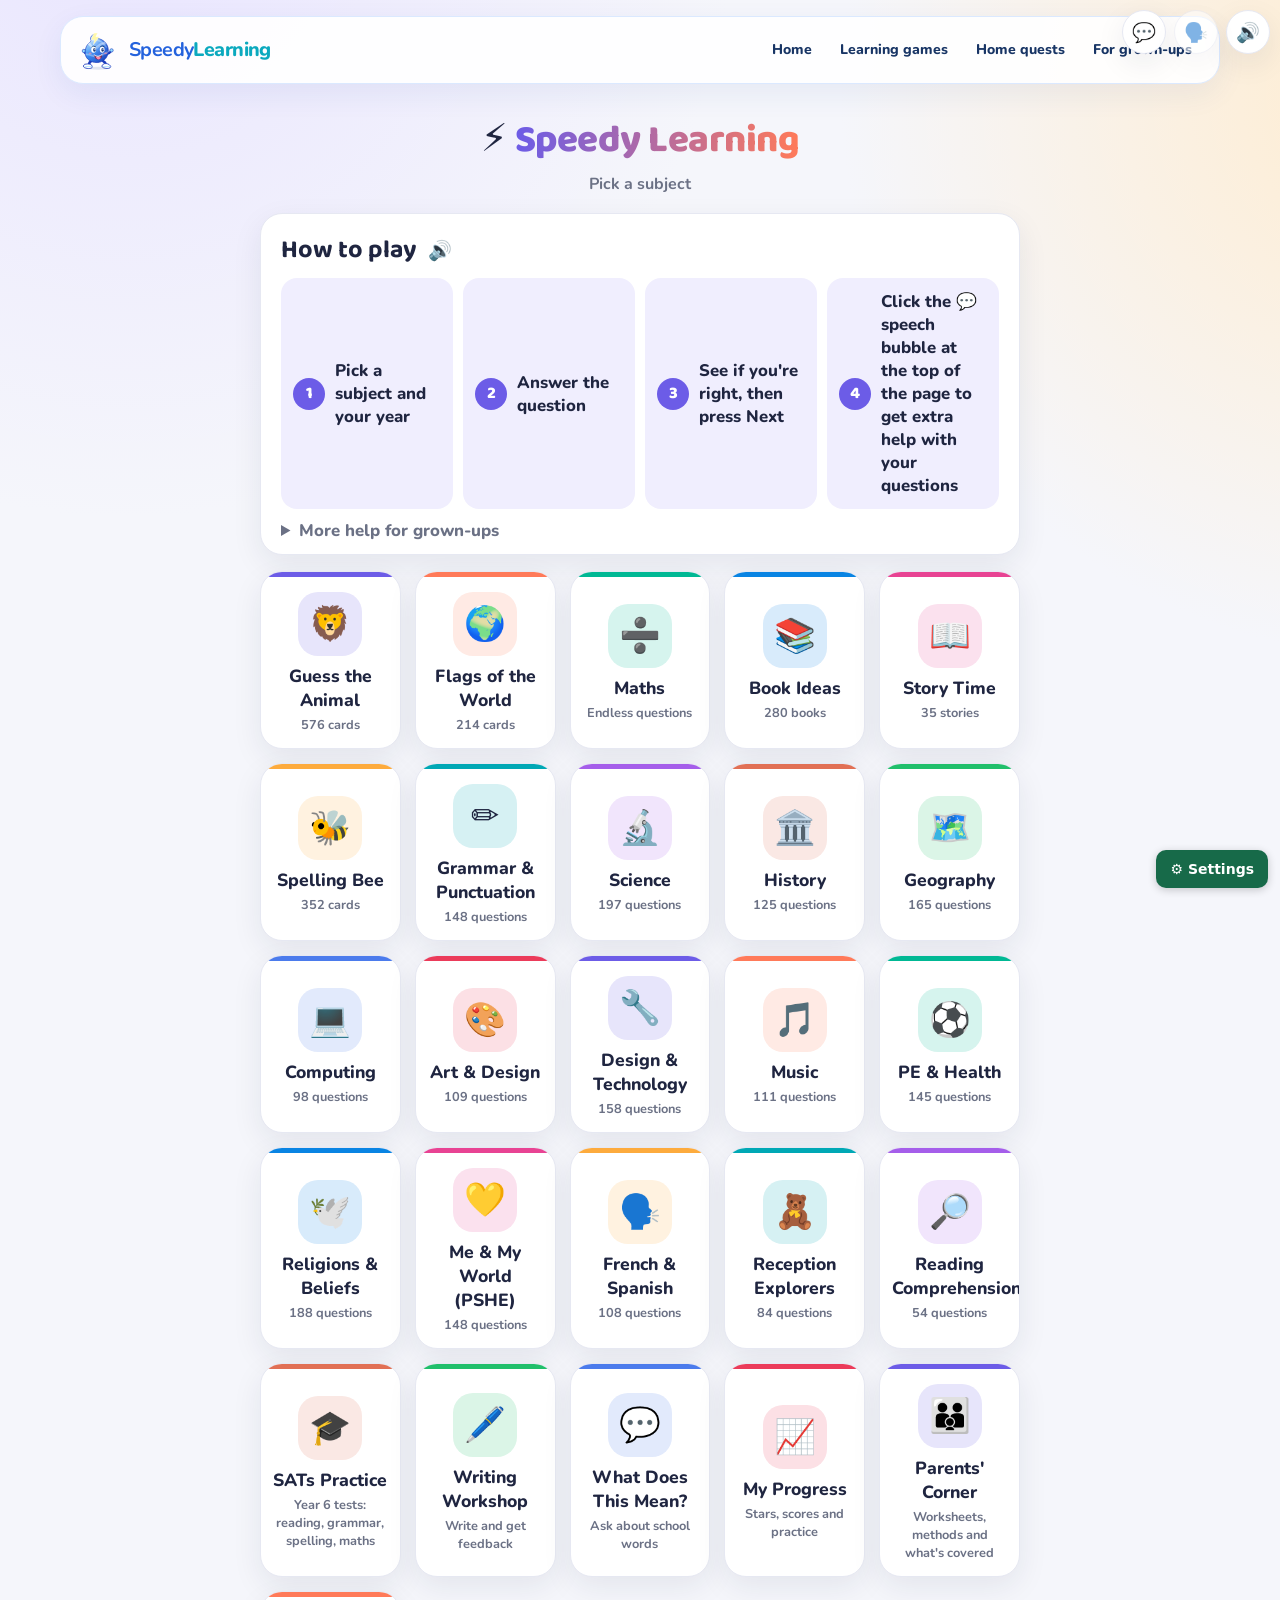
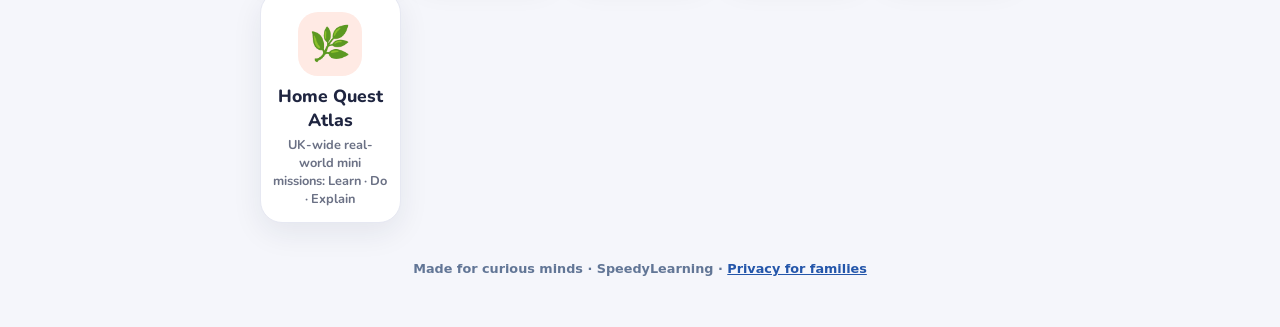
==== index.html @ 01db85b7 "Apply SpeedyLearning mascot world redesign to index.html" ====
<!doctype html>
<html lang="en">
<head>
<meta charset="utf-8">
<meta name="viewport" content="width=device-width, initial-scale=1">
<title>Speedy Learning</title>
<link rel="canonical" href="https://speedylearning.co.uk/">
<link rel="preconnect" href="https://fonts.googleapis.com">
<link rel="preconnect" href="https://fonts.gstatic.com" crossorigin>
<link rel="stylesheet" href="https://fonts.googleapis.com/css2?family=Baloo+2:wght@600;800&family=Nunito:wght@500;700;800&display=swap">
<style>
  :root { --bg:#1f6f43; --card:#fffdf5; --ink:#222; --accent:#f4b400; --muted:#777; }
  * { box-sizing:border-box; }
  body { margin:0; min-height:100vh; background:radial-gradient(circle at top,#2e9b5e,var(--bg)); font-family:"Trebuchet MS",system-ui,sans-serif; color:var(--ink); display:flex; flex-direction:column; align-items:center; padding:16px; user-select:none; }
  h1 { color:#fff; text-shadow:2px 2px 0 #0004; margin:8px 0 4px; text-align:center; font-size:clamp(1.5rem,6.5vw,2.4rem); padding:0 106px 0 0; }
  @media (min-width:700px) { h1 { padding:0 106px; } }
  .sub { color:#fff; opacity:.9; margin:0 0 16px; text-align:center; }
  .cats { display:grid; grid-template-columns:repeat(auto-fit,minmax(140px,1fr)); gap:12px; width:100%; max-width:760px; }
  .cat { background:var(--card); border:4px solid var(--accent); border-radius:16px; padding:16px 8px; font-size:1.1rem; font-weight:bold; cursor:pointer; text-align:center; box-shadow:0 4px 0 #0003; font-family:inherit; color:var(--ink); }
  .cat span { display:block; font-size:2.6rem; }
  .cat small { display:block; font-weight:normal; color:var(--muted); font-size:.8rem; margin-top:4px; }
  .cat:hover { transform:translateY(-3px); }
  .rules { background:var(--card); border:4px solid var(--accent); border-radius:16px; padding:12px 20px; width:100%; max-width:760px; margin-bottom:16px; box-shadow:0 4px 0 #0003; font-size:1.05rem; }
  .rules h2 { margin:4px 0 8px; }
  .rules ol { margin:0 0 8px; padding-left:22px; line-height:1.6; }
  .rules p { margin:0 0 4px; }
  .editor textarea { width:100%; font:inherit; font-size:1.1rem; padding:10px; border:2px solid #ccc; border-radius:10px; resize:vertical; }
  .editor .err { color:#b3261e; font-weight:bold; min-height:1.2em; }
  .edBtns { display:flex; gap:10px; flex-wrap:wrap; }
  .btn.ghost { background:#e8e8e8; }
  .sr { position:absolute; width:1px; height:1px; overflow:hidden; clip:rect(0 0 0 0); }
  .spellForm { display:flex; gap:8px; width:100%; margin-top:14px; }
  .spellForm input { flex:1; min-width:0; font:inherit; font-size:1.3rem; padding:8px 10px; border:3px solid #ccc; border-radius:10px; }
  .spellForm input:focus { outline:none; border-color:var(--accent); }
  .spellForm.shake { animation:shake .35s; }
  @keyframes shake { 25% { transform:translateX(-8px); } 75% { transform:translateX(8px); } }
  .tries { min-height:1.4em; margin-top:8px; font-weight:bold; text-align:center; }
  .tries.good { color:#1f6f43; } .tries.bad { color:#b3261e; }
  .cover { width:70%; height:62%; margin-top:20px; border-radius:6px 14px 14px 6px; background:linear-gradient(135deg,var(--accent),#e0762b); color:#fff; display:flex; align-items:center; justify-content:center; text-align:center; padding:16px; font-size:1.5rem; font-weight:bold; box-shadow:inset 8px 0 0 #0002, 0 4px 8px #0003; overflow-wrap:anywhere; }
  .pic.book { object-fit:contain; background:none; width:70%; height:62%; }
  .story { font-size:1.25rem; line-height:1.55; text-align:center; padding:10px 6px 0; overflow-y:auto; flex:1; order:2; }
  .scene { position:relative; width:100%; height:44%; margin-top:22px; border-radius:16px; overflow:hidden; flex-shrink:0; background:#d8f0ff; }
  .scene svg { display:block; width:100%; height:100%; }
  .scene .enter, .scene .idle, .scene .legL, .scene .legR, .scene .armL, .scene .armR, .scene .tail, .scene .wing, .scene .blink, .scene .fly, .scene .swim, .scene .twinkle, .scene .drift, .scene .waves, .scene .sway, .scene .flame, .scene .smoke, .scene .fall, .scene .rainDrop, .scene .flash, .scene .drive, .scene .rock, .scene .launch, .scene .spout, .scene .grow, .scene .bubble, .scene .flag { transform-box:fill-box; transform-origin:center; }
  .scene .spin { transform-box:view-box; }
  .scene.still * { animation-play-state:paused !important; }
  .enter { animation:pop .7s cubic-bezier(.3,1.4,.6,1) both; }
  .enter.walkL { animation-name:walkL; animation-duration:1.4s; animation-timing-function:ease-out; }
  .enter.walkR { animation-name:walkR; animation-duration:1.4s; animation-timing-function:ease-out; }
  @keyframes walkL { from { transform:translateX(-260px); } to { transform:none; } }
  @keyframes walkR { from { transform:translateX(260px); } to { transform:none; } }
  .idle { animation:hop 1.1s ease-in-out infinite; transform-origin:bottom center; }
  .idle.whale, .idle.octopus, .idle.fish, .idle.bee, .idle.bird { animation:floaty 2.2s ease-in-out infinite; }
  .idle.tortoise, .idle.snake, .idle.hedgehog { animation:creep 2.4s ease-in-out infinite; }
  @keyframes hop { 0%, 100% { transform:translateY(0); } 50% { transform:translateY(-6px); } }
  @keyframes floaty { 50% { transform:translateY(-12px) rotate(-3deg); } }
  @keyframes creep { 50% { transform:translateX(6px); } }
  .legL { animation:legL .55s ease-in-out infinite alternate; transform-origin:top center !important; }
  .legR { animation:legL .55s ease-in-out infinite alternate-reverse; transform-origin:top center !important; }
  @keyframes legL { from { transform:rotate(-14deg); } to { transform:rotate(14deg); } }
  .armL { animation:wave 1s ease-in-out infinite alternate; transform-origin:top center !important; }
  .armR { animation:wave 1.2s ease-in-out infinite alternate-reverse; transform-origin:top center !important; }
  @keyframes wave { from { transform:rotate(-20deg); } to { transform:rotate(20deg); } }
  .tail { animation:wag .5s ease-in-out infinite alternate; transform-origin:left bottom !important; }
  @keyframes wag { from { transform:rotate(-8deg); } to { transform:rotate(8deg); } }
  .wing { animation:flap .25s ease-in-out infinite alternate; }
  @keyframes flap { from { transform:scaleY(1); } to { transform:scaleY(.55); } }
  .blink { animation:blink 3.5s infinite; }
  @keyframes blink { 0%, 92%, 100% { transform:scaleY(1); } 95% { transform:scaleY(.1); } }
  .fly { animation:fly 1.6s ease-in-out infinite; } @keyframes fly { 50% { transform:translate(10px,-10px); } }
  .swim { animation:creep 2s ease-in-out infinite; }
  .twinkle { animation:twinkle 1.8s ease-in-out infinite; } @keyframes twinkle { 50% { opacity:.25; } }
  .drift { animation:drift 18s linear infinite alternate; } @keyframes drift { to { transform:translateX(50px); } }
  .waves { animation:waves 3s linear infinite; } @keyframes waves { to { transform:translateX(40px); } }
  .sway { animation:sway 3s ease-in-out infinite alternate; transform-origin:bottom center !important; } @keyframes sway { from { transform:rotate(-2deg); } to { transform:rotate(2deg); } }
  .flame { animation:flame .3s ease-in-out infinite alternate; transform-origin:bottom center !important; } @keyframes flame { to { transform:scale(1.15,1.25); } }
  .smoke { animation:smoke 3s ease-out infinite; } @keyframes smoke { from { transform:translateY(0) scale(.6); opacity:.8; } to { transform:translateY(-50px) scale(1.6); opacity:0; } }
  .fall { animation:fall 4s linear infinite; } @keyframes fall { to { transform:translateY(240px); } }
  .rainDrop { animation:rain .7s linear infinite; } @keyframes rain { to { transform:translate(-20px,120px); } }
  .flash { opacity:0; animation:flash 4s infinite; } @keyframes flash { 0%, 90%, 100% { opacity:0; } 92%, 96% { opacity:.8; } }
  .spin { animation:spin 20s linear infinite; } @keyframes spin { to { transform:rotate(360deg); } }
  .drive { animation:creep 1.5s ease-in-out infinite; }
  .rock { animation:rockb 2s ease-in-out infinite alternate; } @keyframes rockb { from { transform:rotate(-4deg); } to { transform:rotate(4deg) translateY(-3px); } }
  .launch { animation:floaty 1.2s ease-in-out infinite; }
  .spout { animation:twinkle 1s ease-in-out infinite; }
  .grow { animation:pop 1.2s ease-out both; }
  .bubble { animation:smoke 4s ease-out infinite; }
  .flag { animation:flap .6s ease-in-out infinite alternate; }
  .scene .act, .scene .cam, .scene .bubble-in, .scene .zzz, .scene .floatUp, .scene .raincloud, .scene .drip, .scene .popIn, .scene .crumb, .scene .speed, .scene .splash, .scene .dust, .scene .tear { transform-box:fill-box; transform-origin:center bottom; }
  .scene .cam { transform-box:view-box; transform-origin:50% 60%; }
  .scene .fg { animation:fgSway 4s ease-in-out infinite alternate; transform-box:view-box; }
  @keyframes fgSway { to { transform:translateX(-12px); } }
  .scene.iris { animation:iris .8s ease-out; }
  @keyframes iris { from { clip-path:circle(0% at 50% 55%); } to { clip-path:circle(80% at 50% 55%); } }
  .talking .mouth { animation:talk .16s ease-in-out infinite alternate; transform-box:fill-box; transform-origin:center; }
  @keyframes talk { to { transform:scaleY(2.6) scaleX(.8); } }
  .watchBig { order:2; margin-top:12px; font-size:1.2rem; }
  .card.watching .story { font-size:1.1rem; }
  .scene .cam.kb2 { animation-name:kb2; } .scene .cam.kb3 { animation-name:kb3; } .scene .cam.kb4 { animation-name:kb4; }
  @keyframes kb1 { from { transform:scale(1.02); } to { transform:scale(1.14) translate(-8px,-4px); } }
  @keyframes kb2 { from { transform:scale(1.14) translate(8px,-4px); } to { transform:scale(1.02); } }
  @keyframes kb3 { from { transform:scale(1.06) translate(-12px,0); } to { transform:scale(1.06) translate(12px,-2px); } }
  @keyframes kb4 { from { transform:scale(1.06) translate(12px,-2px); } to { transform:scale(1.12) translate(-6px,-6px); } }
  .do-walk { animation:strollX 6s ease-in-out infinite alternate; }
  @keyframes strollX { from { transform:translateX(-40px); } to { transform:translateX(40px); } }
  .do-run { animation:runX 2.2s ease-in-out infinite alternate; } .do-run .legL, .do-run .legR { animation-duration:.25s !important; }
  @keyframes runX { from { transform:translateX(-70px); } to { transform:translateX(70px) rotate(4deg); } }
  .do-jump { animation:jumpY .9s cubic-bezier(.3,.6,.4,1) infinite; }
  @keyframes jumpY { 0%, 100% { transform:translateY(0) scaleY(1); } 10% { transform:translateY(0) scale(1.1,.85); } 45% { transform:translateY(-55px) scale(.95,1.08); } 80% { transform:translateY(0) scale(1.08,.9); } }
  .do-fly { animation:flyUp 4s ease-in-out infinite; }
  @keyframes flyUp { 0% { transform:translate(0,0); } 50% { transform:translate(30px,-70px) rotate(-6deg); } 100% { transform:translate(0,0); } }
  .do-swim { animation:swimX 3s ease-in-out infinite alternate; }
  @keyframes swimX { 0% { transform:translate(-50px,0) rotate(-4deg); } 50% { transform:translate(0,-10px) rotate(4deg); } 100% { transform:translate(50px,0) rotate(-4deg); } }
  .do-fall { animation:tumble 2.6s ease-in infinite; }
  @keyframes tumble { 0% { transform:none; } 40% { transform:rotate(-20deg) translateY(-10px); } 70%, 100% { transform:rotate(80deg) translate(10px,10px); } }
  .do-sleep { animation:snooze 3s ease-in-out infinite; transform:rotate(-10deg); }
  @keyframes snooze { 0%, 100% { transform:rotate(-10deg) scaleY(1); } 50% { transform:rotate(-10deg) scaleY(.96); } }
  .do-sad { animation:droop 3s ease-in-out infinite; }
  @keyframes droop { 0%, 100% { transform:translateY(0) scaleY(1); } 50% { transform:translateY(3px) scaleY(.94); } }
  .do-scared { animation:shiver .15s linear infinite; }
  @keyframes shiver { 0%, 100% { transform:translateX(-2px); } 50% { transform:translateX(2px); } }
  .do-celebrate { animation:cheerJump 1s ease-in-out infinite; }
  @keyframes cheerJump { 0%, 100% { transform:translateY(0) rotate(0); } 30% { transform:translateY(-30px) rotate(-8deg); } 60% { transform:translateY(-30px) rotate(8deg); } }
  .do-hug { animation:hugIn 3s ease-in-out infinite alternate; }
  @keyframes hugIn { from { transform:translateX(0); } to { transform:translateX(var(--hx, 0)); } }
  .do-eat { animation:chomp .5s ease-in-out infinite; }
  @keyframes chomp { 50% { transform:scale(1.05,.95); } }
  .do-surprised { animation:startle 1.6s ease-out infinite; }
  @keyframes startle { 0%, 60%, 100% { transform:none; } 10% { transform:translateY(-22px) scale(1.06); } 25% { transform:none; } }
  .do-think { animation:ponder 3s ease-in-out infinite; }
  @keyframes ponder { 50% { transform:rotate(-5deg); } }
  .do-talk { animation:chatter .4s ease-in-out infinite; }
  @keyframes chatter { 50% { transform:translateY(-3px); } }
  .bubble-in { animation:pop .5s 1.4s cubic-bezier(.3,1.5,.6,1) both; }
  .zzz { animation:zzz 2.4s ease-out infinite; } @keyframes zzz { from { transform:translate(0,0); opacity:1; } to { transform:translate(24px,-40px); opacity:0; } }
  .floatUp { animation:floatUp 2.4s ease-out infinite; } @keyframes floatUp { from { transform:translateY(20px) scale(.5); opacity:0; } 30% { opacity:1; } to { transform:translateY(-50px) scale(1.2); opacity:0; } }
  .raincloud { animation:creep 4s ease-in-out infinite; }
  .drip { animation:drip 1.2s ease-in infinite; } @keyframes drip { from { transform:translateY(0); opacity:1; } to { transform:translateY(18px); opacity:0; } }
  .tear { animation:drip 1.6s ease-in infinite; }
  .popIn { animation:popBang 1.6s ease-out infinite; } @keyframes popBang { 0% { transform:scale(0); } 20% { transform:scale(1.4); } 40%, 100% { transform:scale(1); } }
  .crumb { animation:crumb 1.2s ease-in infinite; } @keyframes crumb { from { transform:translate(0,0); opacity:1; } to { transform:translate(-14px,60px); opacity:0; } }
  .speed { animation:speed .6s linear infinite; } @keyframes speed { from { transform:translateX(30px); opacity:0; } 50% { opacity:.9; } to { transform:translateX(-30px); opacity:0; } }
  .splash { animation:splashUp 1.4s ease-out infinite; } @keyframes splashUp { from { transform:translateY(0); opacity:1; } to { transform:translateY(-30px); opacity:0; } }
  .dust { animation:dust 1s ease-out infinite; } @keyframes dust { from { transform:scale(.4); opacity:.8; } to { transform:scale(1.6) translateX(-10px); opacity:0; } }
  @media (prefers-reduced-motion: reduce) { .scene * { animation:none !important; } }
  .story .w { transition:color .2s, background .2s; border-radius:4px; color:#aaa; }
  .story .w.read { color:var(--ink); }
  .story .w.now { color:var(--ink); background:#ffe68a; }
  .pager { order:5; display:flex; gap:8px; justify-content:center; margin-top:10px; }
  .pager .btn:disabled { opacity:.4; cursor:default; }
  .card.reading { touch-action:pan-y; }
  @media (prefers-reduced-motion: reduce) { .actor, .spark { animation:none !important; } }
  .chat { width:100%; max-width:560px; background:var(--card); border:4px solid var(--accent); border-radius:16px; box-shadow:0 4px 0 #0003; display:flex; flex-direction:column; height:min(70vh,620px); }
  .msgs { flex:1; overflow-y:auto; padding:14px; display:flex; flex-direction:column; gap:10px; }
  .msg { max-width:85%; padding:10px 14px; border-radius:16px; line-height:1.45; font-size:1.05rem; white-space:pre-line; }
  .msg.me { align-self:flex-end; background:#1f6f43; color:#fff; border-bottom-right-radius:4px; }
  .msg.bot { align-self:flex-start; background:#fff3c4; border-bottom-left-radius:4px; }
  .msg.bot b { display:block; margin-bottom:2px; }
  .chips { display:flex; flex-wrap:wrap; gap:6px; padding:0 14px 8px; }
  .chip { background:#eef6f0; border:2px solid #cfe5d6; border-radius:999px; padding:5px 10px; font:inherit; font-size:.9rem; cursor:pointer; color:var(--ink); }
  .chatForm { display:flex; gap:8px; padding:10px; border-top:2px solid #eee; }
  .chatForm input { flex:1; min-width:0; font:inherit; font-size:1.1rem; padding:8px 10px; border:3px solid #ccc; border-radius:10px; }
  .chatForm input:focus { outline:none; border-color:var(--accent); }
  .big.q { font-size:1.6rem; padding:0 6px; margin-top:20px; }
  .opts { order:3; display:flex; flex-direction:column; gap:8px; width:100%; margin-top:14px; }
  .opt { font:inherit; font-size:1.1rem; padding:10px; border-radius:12px; border:3px solid #ddd; background:#fff; cursor:pointer; color:var(--ink); }
  .opt:hover:not(:disabled) { border-color:var(--accent); }
  .opt.right { background:#d4f5dc; border-color:#1f6f43; }
  .opt.wrong { background:#fbd9d6; border-color:#b3261e; }
  .opt:disabled { cursor:default; }
  .mute { position:fixed; top:calc(10px + env(safe-area-inset-top, 0px)); right:calc(10px + env(safe-area-inset-right, 0px)); z-index:20; font-size:1.4rem; background:var(--card); border:3px solid var(--accent); border-radius:50%; width:46px; height:46px; cursor:pointer; box-shadow:0 3px 0 #0003; }
  #confetti { position:fixed; inset:0; width:100%; height:100%; pointer-events:none; z-index:30; }
  .card.flip { animation:flip .45s ease; }
  @keyframes flip { 0% { transform:rotateY(0); } 50% { transform:rotateY(90deg); } 100% { transform:rotateY(0); } }
  .card.cheer { animation:cheer .5s ease; }
  @keyframes cheer { 30% { transform:scale(1.04) rotate(-1deg); } 60% { transform:scale(1.02) rotate(1deg); } }
  .cat .best { display:block; color:#b07d00; font-weight:bold; font-size:.8rem; margin-top:2px; }
  .finish { position:fixed; inset:0; z-index:25; display:flex; align-items:center; justify-content:center; background:#0007; padding:16px; }
  .finish .box { background:var(--card); border:6px solid var(--accent); border-radius:24px; padding:24px; text-align:center; max-width:360px; width:100%; box-shadow:0 10px 0 #0004; animation:pop .4s ease; }
  .finish .stars { font-size:3rem; letter-spacing:6px; }
  .finish h2 { margin:8px 0; font-size:1.8rem; }
  .finish .btns { display:flex; gap:10px; justify-content:center; flex-wrap:wrap; margin-top:14px; }
  @media (prefers-reduced-motion: reduce) { .card.flip, .card.cheer { animation:none; } }
  .mic { font-size:1.3rem; padding:6px 12px; }
  .mic.listening { background:#e8473f; color:#fff; animation:pulse 1s ease-in-out infinite; }
  @keyframes pulse { 50% { transform:scale(1.12); } }
  .mute.auto { right:calc(64px + env(safe-area-inset-right, 0px)); opacity:.55; }
  .mute.auto.on { opacity:1; background:#ffe68a; }
  .clock { background:#fff3; padding:4px 10px; border-radius:999px; font-variant-numeric:tabular-nums; }
  .story.passage { font-size:.95rem; text-align:left; line-height:1.45; white-space:pre-line; background:#f6f1e3; border-radius:10px; padding:10px; max-height:40%; flex:0 1 auto; margin-top:26px; order:0; }
  .big.q.small { font-size:1.15rem; margin-top:8px; }
  .big.phon { font-size:4rem; font-family:"Comic Sans MS","Trebuchet MS",sans-serif; margin-top:30px; }
  .finMiss { text-align:left; max-height:30vh; overflow-y:auto; padding-left:18px; font-size:.9rem; }
  .finMiss h3 { margin:6px 0; font-size:1rem; list-style:none; margin-left:-18px; }
  .finMiss li { margin-bottom:4px; }
  .progress { width:100%; max-width:760px; display:grid; gap:12px; }
  .panel { background:var(--card); border:4px solid var(--accent); border-radius:16px; padding:14px 16px; box-shadow:0 4px 0 #0003; min-width:0; }
  .panel h2 { margin:0 0 8px; font-size:1.2rem; }
  .who { display:flex; flex-wrap:wrap; gap:8px; align-items:center; }
  .who .kid { font:inherit; padding:8px 14px; border-radius:999px; border:3px solid #ddd; background:#fff; cursor:pointer; font-weight:bold; color:var(--ink); }
  .who .kid.on { border-color:#1f6f43; background:#d4f5dc; }
  .who input { font:inherit; padding:8px 10px; border:3px solid #ccc; border-radius:10px; min-width:0; flex:1 1 140px; }
  .stats { display:grid; grid-template-columns:repeat(auto-fit,minmax(110px,1fr)); gap:10px; }
  .stat { background:#fff8e1; border-radius:12px; padding:10px; text-align:center; }
  .stat b { display:block; font-size:1.6rem; font-variant-numeric:tabular-nums; }
  .stat span { font-size:.85rem; color:var(--muted); }
  .bars { display:grid; gap:8px; }
  .barRow { display:grid; grid-template-columns:minmax(0,9rem) 1fr 3.2rem; gap:8px; align-items:center; font-size:.95rem; }
  .barRow .track { height:16px; background:#eee; border-radius:999px; overflow:hidden; }
  .barRow .fill { height:100%; border-radius:999px; }
  .barRow .pct { text-align:right; font-variant-numeric:tabular-nums; font-weight:bold; }
  .weak li, .recent li { margin-bottom:4px; }
  .badges { display:flex; flex-wrap:wrap; gap:8px; }
  .badge { background:#fff3c4; border-radius:12px; padding:6px 10px; font-weight:bold; }
  .badge.off { opacity:.35; filter:grayscale(1); }
  .week { display:flex; gap:6px; }
  .day { flex:1; text-align:center; font-size:.8rem; }
  .day i { display:block; height:40px; border-radius:8px; background:#eee; margin-bottom:3px; font-style:normal; line-height:40px; }
  .day i.on { background:#27ae60; color:#fff; }
  .writing { width:100%; max-width:760px; }
  .wPrompt { font-size:1.15rem; font-weight:bold; background:#fff8e1; border-radius:10px; padding:10px; }
  .writing textarea { width:100%; font:inherit; font-size:1.1rem; line-height:1.5; padding:10px; border:3px solid #ccc; border-radius:10px; resize:vertical; }
  .wFeedback .stars { font-size:2rem; }
  .wFeedback ul { padding-left:20px; }
  .readQ { position:absolute; top:30px; right:10px; z-index:3; font-size:1.3rem; width:44px; height:44px; border-radius:50%; border:3px solid var(--accent); background:#fff; cursor:pointer; box-shadow:0 2px 0 #0002; }
  .readRules { border:none; background:none; cursor:pointer; font-size:1.2rem; }
  .readQ:active { transform:scale(.92); }
  .msg .hear { margin-left:6px; border:none; background:none; cursor:pointer; font-size:1rem; }
  .topbar { width:100%; max-width:760px; margin-bottom:12px; }
  .btn { background:var(--accent); border:none; border-radius:10px; padding:8px 14px; font-weight:bold; cursor:pointer; font-family:inherit; font-size:1rem; }
  #game { flex-direction:column; align-items:center; width:100%; }
  .bar { display:flex; justify-content:space-between; align-items:center; width:100%; max-width:420px; color:#fff; margin-bottom:10px; font-weight:bold; }
  .card { width:min(92vw,380px); aspect-ratio:2/3; background:var(--card); border:10px solid var(--accent); border-radius:24px; box-shadow:0 10px 0 #0004; display:flex; flex-direction:column; align-items:center; justify-content:center; cursor:pointer; position:relative; padding:12px; }
  .card .tag { position:absolute; top:12px; left:0; right:0; text-align:center; font-size:.9rem; letter-spacing:2px; text-transform:uppercase; color:var(--muted); }
  .pic { width:92%; height:66%; object-fit:cover; border-radius:14px; background:#eee; margin-top:20px; }
  .pic.flag { object-fit:contain; background:none; height:50%; filter:drop-shadow(0 3px 4px #0004); }
  .big { white-space:pre-line; font-size:3.4rem; font-weight:bold; text-align:center; line-height:1.2; }
  .speak { font-size:4.5rem; background:none; border:none; cursor:pointer; }
  .clue { white-space:pre-line; order:2; }
  .name { order:1; } .spellForm { order:3; } .tries { order:4; }
  .clue { color:var(--muted); text-align:center; font-size:1.1rem; padding:0 8px; }
  .name { margin-top:18px; font-size:2rem; font-weight:bold; min-height:2.6rem; text-align:center; padding:0 10px; overflow-wrap:anywhere; }
  .name { white-space:pre-line; }
  .name.spell { letter-spacing:4px; color:#1f6f43; }
  .hint { color:#fff; margin-top:16px; opacity:.85; text-align:center; }
  .credit { color:#fff; opacity:.7; font-size:.75rem; margin-top:10px; }
  .pop { animation:pop .3s ease; }
  @keyframes pop { from { transform:scale(.85); opacity:0; } to { transform:scale(1); opacity:1; } }
  @media (prefers-reduced-motion: reduce) { .pop { animation:none; } }
  [hidden] { display:none !important; }

  .steps { display:grid; grid-template-columns:repeat(auto-fit,minmax(150px,1fr)); gap:10px; margin:6px 0 10px; }
  .steps div { background:var(--soft); border-radius:16px; padding:12px; font-weight:800; display:flex; align-items:center; gap:10px; }
  .steps span { flex:none; width:32px; height:32px; border-radius:50%; background:var(--accent); color:#fff; display:grid; place-items:center; font-family:var(--display); }
  .more summary { cursor:pointer; color:var(--muted); font-weight:800; }
  .more p { margin:8px 0 0; color:var(--muted); }
  .mute.ask { right:calc(114px + env(safe-area-inset-right, 0px)); }
  .scrim { position:fixed; inset:0; background:rgba(20,22,40,.35); z-index:39; }
  .drawer { position:fixed; top:0; right:0; height:100%; width:min(430px, 94vw); z-index:40; display:flex; flex-direction:column; gap:10px; padding:calc(12px + env(safe-area-inset-top, 0px)) calc(12px + env(safe-area-inset-right, 0px)) calc(12px + env(safe-area-inset-bottom, 0px)) 12px; background:var(--bg); box-shadow:-12px 0 40px rgba(20,22,40,.25); transform:translateX(105%); transition:transform .32s cubic-bezier(.2,.8,.2,1); visibility:hidden; }
  .drawer.open { transform:none; visibility:visible; }
  .drawerHead { display:flex; align-items:center; justify-content:space-between; font-family:var(--display); font-size:1.25rem; }
  .closeX { width:42px; height:42px; border-radius:50%; border:1px solid var(--line); background:var(--card); color:var(--ink); font-size:1.2rem; cursor:pointer; box-shadow:var(--shadow); }
  .drawer .chat { flex:1; height:auto; max-width:none; min-height:0; }
  @media (prefers-reduced-motion: reduce) { .drawer { transition:none; } }
  .toast { position:fixed; left:50%; bottom:calc(20px + env(safe-area-inset-bottom, 0px)); transform:translate(-50%, 140%); background:#1f2540; color:#fff; padding:10px 18px; border-radius:999px; font-weight:800; z-index:50; transition:transform .3s; pointer-events:none; }
  .toast.show { animation:toastIn 2.6s ease both; }
  @keyframes toastIn { 0% { transform:translate(-50%, 140%); } 12%, 85% { transform:translate(-50%, 0); } 100% { transform:translate(-50%, 140%); } }
  .panel.warn { background:#fff6db; border-color:#ffd54a; color:#5c4400; }
  .parents { width:100%; max-width:820px; display:grid; gap:12px; }
  .tabs { display:flex; flex-wrap:wrap; gap:8px; }
  .tab { font:inherit; font-weight:800; padding:10px 16px; border-radius:999px; border:1px solid var(--line); background:var(--card); color:var(--ink); cursor:pointer; }
  .tab.on { background:var(--accent); color:#fff; border-color:var(--accent); }
  .formGrid { display:grid; grid-template-columns:repeat(auto-fit,minmax(200px,1fr)); gap:10px; margin:10px 0; }
  .formGrid label { display:flex; flex-direction:column; gap:4px; font-weight:800; font-size:.9rem; color:var(--muted); }
  .formGrid select, .formGrid input:not([type=checkbox]) { font:inherit; font-weight:700; padding:9px 10px; border:2px solid var(--line); border-radius:12px; background:var(--card); color:var(--ink); min-width:0; }
  .formGrid .check { flex-direction:row; align-items:center; gap:8px; color:var(--ink); }
  .sheetPreview { margin-top:12px; max-height:60vh; overflow:auto; border:1px dashed var(--line); border-radius:14px; padding:12px; background:#fff; color:#111; }
  .sheetPreview:empty { display:none; }
  .method { border:1px solid var(--line); border-radius:16px; padding:12px 14px; margin-top:10px; }
  .method h3 { margin:0 0 6px; font-family:var(--display); } .method h3 small { color:var(--muted); font-family:var(--body); font-size:.8rem; margin-left:6px; }
  .method .eg { background:var(--soft); border-radius:10px; padding:8px; }
  #ptab h3 { margin:14px 0 4px; } #ptab ul { margin:0; padding-left:20px; } #ptab li { margin-bottom:4px; }
  .ws h1 { font-size:1.2rem; margin:0; } .ws h2 { font-size:1.15rem; margin:10px 0; }
  .wsHead { display:flex; justify-content:space-between; flex-wrap:wrap; gap:8px; border-bottom:2px solid #333; padding-bottom:6px; }
  .ws .line { display:inline-block; min-width:110px; border-bottom:1px solid #333; height:1.1em; vertical-align:bottom; } .ws .line.short { min-width:70px; } .ws .line.long { min-width:240px; }
  .ws .qs li { margin:0 0 14px; line-height:1.5; break-inside:avoid; }
  .ws .opts3 { display:flex; flex-wrap:wrap; gap:6px 18px; margin-top:4px; }
  .ws .wsWork {margin:7px 0 4px;min-height:90px;padding:5px 8px;border:1px solid #a4b1bf;background-color:#fff;background-image:linear-gradient(to right,#dfebf2 1px,transparent 1px),linear-gradient(to bottom,#dfebf2 1px,transparent 1px);background-size:20px 20px;break-inside:avoid}
  .ws .wsWork small {background:#fff;padding:2px 5px;color:#555}
  .ws .psg { white-space:pre-line; border:1px solid #bbb; border-radius:8px; padding:6px 8px; margin:4px 0; font-size:.9rem; }
  .ws .lscwc { width:100%; border-collapse:collapse; margin-bottom:14px; } .ws .lscwc th, .ws .lscwc td { border:1px solid #888; padding:8px; text-align:left; height:30px; }
  .ws .ans { columns:2; } .ws .foot { color:#777; font-size:.75rem; margin-top:16px; }
  #printArea { display:none; }
  @media print {
    body.printing > *:not(#printArea) { display:none !important; }
    body.printing { background:#fff !important; padding:0 !important; display:block; color:#111; }
    body.printing #printArea { display:block; font-family:var(--body); color:#111; }
    .pagebreak { break-before:page; }
    .method { break-inside:avoid; border-color:#999; }
  }
  /* ---------- Modern theme ---------- */
  /* Layout: a light, calm page; colour comes from each subject, not the background */
  :root { --bg:#f5f6fb; --card:#ffffff; --ink:#1f2540; --muted:#6b7185; --line:#e6e8f2; --accent:#6c5ce7; --accent-ink:#ffffff; --good:#16a34a; --good-bg:#e7f8ec; --bad:#dc2626; --bad-bg:#fdecec; --c:#6c5ce7; --soft:#f0eefe;
    --shadow:0 10px 30px rgba(31,37,64,.08); --display:"Baloo 2","Nunito",system-ui,sans-serif; --body:"Nunito",system-ui,-apple-system,"Segoe UI",sans-serif; }
  @media (prefers-color-scheme: dark) { :root:not([data-theme="light"]) { --bg:#12141f; --card:#1d2030; --ink:#eef0fa; --muted:#a3a8c3; --line:#2c3047; --soft:#272a40; --good-bg:#14301f; --bad-bg:#3a1a1a; --shadow:0 10px 30px rgba(0,0,0,.35); color-scheme:dark; } }
  :root[data-theme="dark"] { --bg:#12141f; --card:#1d2030; --ink:#eef0fa; --muted:#a3a8c3; --line:#2c3047; --soft:#272a40; --good-bg:#14301f; --bad-bg:#3a1a1a; --shadow:0 10px 30px rgba(0,0,0,.35); color-scheme:dark; }
  body { background:var(--bg); background-image:radial-gradient(circle at 10% -10%, #e9e5ff 0, transparent 40%), radial-gradient(circle at 110% 10%, #ffeccf 0, transparent 35%); background-attachment:fixed; font-family:var(--body); color:var(--ink); padding:16px max(16px, env(safe-area-inset-left, 0px)) 32px; }
  @media (prefers-color-scheme: dark) { :root:not([data-theme="light"]) body { background-image:none; } }
  h1 { color:var(--ink); text-shadow:none; font-family:var(--display); font-weight:800; letter-spacing:-.5px; font-size:clamp(1.4rem,5.6vw,2.4rem); margin:4px 0 0; padding:0 162px 0 0; text-align:left; width:100%; max-width:760px; text-wrap:balance; }
  @media (min-width:700px) { h1 { padding:0; text-align:center; } }
  h1 .logo { background:linear-gradient(90deg,#6c5ce7,#ff7a59); -webkit-background-clip:text; background-clip:text; color:transparent; }
  .sub { color:var(--muted); opacity:1; margin:2px 0 18px; font-weight:700; width:100%; max-width:760px; text-align:left; }
  @media (min-width:700px) { .sub { text-align:center; } }
  .mute { background:var(--card); border:1px solid var(--line); box-shadow:var(--shadow); width:44px; height:44px; font-size:1.2rem; }
  .mute.auto { right:calc(62px + env(safe-area-inset-right, 0px)); }
  .mute.auto.on { background:#fff3c4; border-color:#ffd54a; }
  .btn { background:var(--accent); color:var(--accent-ink); border:none; border-radius:999px; padding:10px 18px; font-family:var(--body); font-weight:800; font-size:1rem; cursor:pointer; box-shadow:0 4px 0 rgba(0,0,0,.12); transition:transform .1s; }
  .btn:active { transform:translateY(2px); box-shadow:none; }
  .btn.ghost { background:var(--card); color:var(--ink); border:1px solid var(--line); box-shadow:none; }
  .btn:focus-visible, .cat:focus-visible, .opt:focus-visible { outline:3px solid #ffb703; outline-offset:2px; }
  .cats { gap:14px; }
  .cat { background:var(--card); border:1px solid var(--line); border-radius:22px; padding:16px 12px 14px; box-shadow:var(--shadow); font-family:var(--body); font-weight:800; color:var(--ink); transition:transform .15s, box-shadow .15s; position:relative; overflow:hidden; text-decoration:none; }
  .cat::before { content:""; position:absolute; inset:0 0 auto; height:5px; background:var(--c); }
  .cat span { width:64px; height:64px; margin:4px auto 8px; display:flex !important; align-items:center; justify-content:center; font-size:2.1rem; border-radius:20px; background:color-mix(in srgb, var(--c) 16%, var(--card)); }
  .cat small { color:var(--muted); font-weight:700; }
  .cat:hover { transform:translateY(-4px); box-shadow:0 16px 34px rgba(31,37,64,.14); }
  .cat .best { color:#b07d00; }
  .rules, .panel, .chat { background:var(--card); border:1px solid var(--line); border-radius:22px; box-shadow:var(--shadow); }
  .rules h2, .panel h2 { font-family:var(--display); }
  .topbar .btn { margin-right:6px; }
  #game { max-width:520px; }
  /* Keep school-style working between the question and the final-answer controls. */
  #card:has(#mathsWorkbench:not([hidden])) #mathsWorkbench {order:2}
  #card:has(#mathsWorkbench:not([hidden])) .opts,
  #card:has(#mathsWorkbench:not([hidden])) .spellForm,
  #card:has(#mathsWorkbench:not([hidden])) .tries {order:4}
  #card:has(#mathsWorkbench:not([hidden])) .fb {order:6}
  .bar { max-width:440px; color:var(--ink); }
  .pill { display:inline-block; background:var(--card); border:1px solid var(--line); border-radius:999px; padding:3px 10px; font-weight:800; font-size:.9rem; font-variant-numeric:tabular-nums; }
  .pill.good { color:var(--good); } .pill.bad { color:var(--bad); }
  .track { display:flex; gap:3px; width:100%; max-width:440px; margin:0 0 12px; min-height:8px; }
  .track i { flex:1; height:8px; border-radius:999px; background:var(--line); }
  .track i.now { background:var(--c); opacity:.5; }
  .track i.ok { background:var(--good); } .track i.no { background:var(--bad); }
  .track b { display:block; height:8px; border-radius:999px; background:var(--c); }
  .card { background:var(--card); border:none; border-radius:28px; box-shadow:0 18px 40px rgba(31,37,64,.12); overflow:hidden; aspect-ratio:auto; min-height:min(78vh,640px); padding:22px 18px 18px; justify-content:flex-start; gap:6px; }
  .card::before { content:""; position:absolute; inset:0 0 auto; height:8px; background:var(--c); }
  .card .tag { position:static; order:-2; align-self:center; background:color-mix(in srgb, var(--c) 14%, var(--card)); color:color-mix(in srgb, var(--c) 70%, var(--ink)); border-radius:999px; padding:4px 12px; font-size:.75rem; font-weight:800; letter-spacing:1px; max-width:85%; white-space:nowrap; overflow:hidden; text-overflow:ellipsis; }
  .readQ { top:14px; right:12px; background:var(--card); border:1px solid var(--line); box-shadow:var(--shadow); }
  .big { font-family:var(--display); color:var(--ink); margin-top:auto; }
  .big.q { font-size:clamp(1.3rem,5vw,1.7rem); line-height:1.25; margin-top:18px; }
  .card:has(.opts:not([hidden])) .big, .card:has(.fb:not([hidden])) .big { margin-top:18px; }
  .name { font-family:var(--display); }
  .opts { gap:10px; margin-top:auto; }
  .opt { border:2px solid var(--line); border-radius:16px; padding:14px; font-weight:800; font-family:var(--body); background:var(--card); color:var(--ink); text-align:left; transition:transform .1s, border-color .15s; }
  .opt:hover:not(:disabled) { border-color:var(--c); transform:translateX(3px); }
  .opt.right { background:var(--good-bg); border-color:var(--good); color:var(--good); }
  .opt.wrong { background:var(--bad-bg); border-color:var(--bad); color:var(--bad); }
  .opt:disabled:not(.right):not(.wrong) { opacity:.5; }
  .spellForm { margin-top:auto; }
  .spellForm input, .chatForm input, .who input, .writing textarea, .editor textarea { border:2px solid var(--line); background:var(--card); color:var(--ink); border-radius:14px; }
  .spellForm input:focus, .chatForm input:focus { border-color:var(--c); }
  .fb { order:6; width:100%; border-radius:18px; padding:14px 16px; margin-top:10px; animation:pop .3s ease; }
  .fb.good { background:var(--good-bg); color:var(--good); }
  .fb.bad { background:var(--bad-bg); color:var(--bad); }
  .fbHead { display:flex; align-items:center; gap:8px; font-family:var(--display); font-size:1.35rem; }
  .fbIcon { font-size:1.6rem; }
  .fbLine { color:var(--ink); margin-top:4px; font-size:1.05rem; }
  .fbLine b { font-size:1.15rem; }
  .nextBtn { width:100%; margin-top:12px; font-size:1.1rem; background:var(--ink); color:var(--card); }
  .fb.good .nextBtn { background:var(--good); color:#fff; } .fb.bad .nextBtn { background:var(--bad); color:#fff; }
  .selfMark { order:6; display:flex; flex-wrap:wrap; gap:8px; align-items:center; justify-content:center; margin-top:12px; font-weight:800; }
  .selfMark .yes { background:var(--good); } .selfMark .no { background:var(--bad); }
  .tries { order:5; }
  .hint { color:var(--muted); font-weight:700; }
  .credit { color:var(--muted); }
  .scene { border-radius:20px; }
  .story .w.read, .story .w.now { color:var(--ink); }
  .story .w { color:color-mix(in srgb, var(--ink) 35%, var(--card)); }
  .story.passage { background:var(--soft); color:var(--ink); }
  .finish { background:rgba(20,22,40,.55); backdrop-filter:blur(4px); }
  .finish .box { background:var(--card); border:none; border-radius:28px; color:var(--ink); }
  .finish h2 { font-family:var(--display); }
  .ring { width:120px; height:120px; margin:6px auto; border-radius:50%; display:grid; place-items:center; background:conic-gradient(var(--good) calc(var(--p) * 1%), var(--line) 0); }
  .ring b { width:92px; height:92px; border-radius:50%; background:var(--card); display:grid; place-items:center; font-family:var(--display); font-size:1.7rem; }
  .stat { background:var(--soft); }
  .msg.bot { background:var(--soft); color:var(--ink); } .msg.me { background:var(--accent); }
  .chip { background:var(--soft); border-color:var(--line); color:var(--ink); }
  .wPrompt { background:var(--soft); }
</style>
<link rel="manifest" href="/manifest.webmanifest">
<meta name="theme-color" content="#f3f8ff">
<link rel="icon" type="image/svg+xml" href="/assets/speedy-icon.svg">
<script src="/visit-tracker.js" defer></script>
<script src="/speedy-plus.js" defer></script>
<link rel="stylesheet" href="/maths-workspace.css">
<script src="/maths-methods.js" defer></script>
<script src="/maths-workspace.js" defer></script>
<link rel="stylesheet" href="/assets/speedy-world.css"><script src="/assets/speedy-world.js" defer></script>
</head>
<body>
<button class="mute" id="mute" type="button" aria-label="Sound effects on or off">🔊</button>
<button class="mute ask" id="askBtn" type="button" aria-label="What does this mean? Ask a question" aria-controls="drawer" aria-expanded="false">💬</button>
<div class="scrim" id="scrim" hidden></div>
<aside class="drawer" id="drawer" aria-label="What does this mean?" aria-hidden="true">
  <div class="drawerHead"><b>💬 What does this mean?</b><button class="closeX" id="closeDrawer" type="button" aria-label="Close">✕</button></div>
  <div class="chat" id="chat">
  <div class="msgs" id="msgs" aria-live="polite"></div>
  <div class="chips" id="chips"></div>
  <form class="chatForm" id="chatForm" autocomplete="off">
    <label for="chatIn" class="sr">Ask a question</label>
    <button class="btn mic" id="mic" type="button" aria-label="Talk to ask your question" hidden>🎤</button>
    <input id="chatIn" type="text" placeholder="e.g. What is an adverb?" maxlength="200">
    <button class="btn" id="chatGo">Ask</button>
  </form>
</div>
</aside>
<button class="mute auto" id="autoRead" type="button" aria-label="Read every question out loud automatically" aria-pressed="false">🗣️</button>
<canvas id="confetti" aria-hidden="true"></canvas>
<h1>⚡ <span class="logo">Speedy Learning</span></h1>
<p class="sub" id="sub">Pick a subject</p>

<div class="topbar" id="topbar" hidden><button class="btn" id="home">← Subjects</button> <button class="btn" id="years" hidden>← Year groups</button></div>
<div class="rules" id="rules">
  <h2>How to play <button class="hear readRules" id="readRules" type="button" aria-label="Read the rules out loud">🔊</button></h2>
  <div class="steps">
    <div><span>1</span>Pick a subject and your year</div>
    <div><span>2</span>Answer the question</div>
    <div><span>3</span>See if you're right, then press Next</div>
    <div><span>4</span>Click the 💬 speech bubble at the top of the page to get extra help with your questions</div>
  </div>
  <details class="more"><summary>More help for grown-ups</summary>
    <p>🔊 on any card reads it aloud. 🗣️ at the top reads every question automatically, for children who can't read yet.</p>
    <p>Maths and spelling: type the answer and press Check (3 tries; SATs papers give 1 try, like the real tests).</p>
    <p>Story Time: press 📺 Watch to play a story like a cartoon, or read it page by page.</p>
    <p>📈 My Progress shows scores, streaks, topics to work on and a "Practise my mistakes" deck for each child.</p>
  </details>
</div>
<div id="menu" class="cats"></div>

<div class="rules editor" id="editor" hidden>
  <h2 id="edTitle"></h2>
  <p id="edHelp"></p>
  <label for="edText" class="sr">Your list</label>
  <textarea id="edText" rows="10" spellcheck="false"></textarea>
  <p class="err" id="edErr"></p>
  <div class="edBtns"><button class="btn" id="edPlay">Play my cards</button><button class="btn ghost" id="edBack">← Decks</button></div>
</div>

<div class="progress" id="progress" hidden></div>
<div class="parents" id="parents" hidden></div>
<div id="printArea" aria-hidden="true"></div>

<div class="panel writing" id="writing" hidden>
  <h2>🖊️ Your writing task</h2>
  <p class="wPrompt" id="wPrompt"></p>
  <label for="wText" class="sr">Your writing</label>
  <textarea id="wText" rows="12" placeholder="Start writing here…"></textarea>
  <div class="edBtns"><button class="btn" id="wCheck" type="button">Check my writing</button><button class="btn ghost" id="wNew" type="button">New task</button></div>
  <div class="wFeedback" id="wFeedback" aria-live="polite"></div>
</div>



<div class="finish" id="finish" hidden>
  <div class="box">
    <div class="ring" id="finRing"><b id="finPct"></b></div>
    <div class="stars" id="finStars"></div>
    <h2 id="finTitle"></h2>
    <p id="finText"></p>
    <ul class="finMiss" id="finMiss"></ul>
    <div class="btns"><button class="btn" id="finAgain" type="button">Play again</button><button class="btn ghost" id="finDecks" type="button">← Decks</button></div>
  </div>
</div>

<div id="game" style="display:flex" hidden>
  <div class="bar"><button class="btn ghost" id="back">← Back</button><span id="clock" class="clock" hidden></span><span id="count"></span></div>
  <div class="track" id="track" aria-hidden="true"></div>
  <div class="card" id="card">
    <div class="tag" id="tag"></div>
    <button class="readQ" id="readQ" type="button" aria-label="Read this out loud">🔊</button>
    <img class="pic" id="pic" alt="" hidden>
    <div class="cover" id="cover" hidden></div>
    <div class="big" id="big" hidden></div>
    <div class="scene" id="scene" hidden></div>
    <button class="btn watchBig" id="watchBig" type="button" hidden>📺 Watch the cartoon</button>
    <div class="story" id="story" hidden></div>
    <div class="opts" id="opts" hidden></div>
    <div class="pager" id="pager" hidden>
      <button class="btn" id="prevPg" aria-label="Previous page">◀</button>
      <button class="btn" id="readPg" aria-label="Read this page to me">🔊 Read</button>
      <button class="btn" id="watchPg" aria-label="Watch the story like a cartoon">📺 Watch</button>
      <button class="btn" id="nextPg" aria-label="Next page">▶</button>
    </div>
    <button class="speak" id="speak" hidden aria-label="Hear the word">🔊</button>
    <div class="clue" id="clue" hidden></div>
    <div class="name" id="name"></div>
    <section id="mathsWorkbench" class="mw" hidden aria-label="Show your maths working">
      <div class="mw-head">
        <h3>✏️ My maths working</h3>
        <button type="button" id="mwToggle" aria-expanded="false" aria-controls="mwContent">✏️ Show my working ▾</button>
      </div>
      <div id="mwContent" class="mw-content" hidden>
        <p class="mw-intro">Use the <strong>method you're learning in class</strong>. Choose your layout, write or draw each step, then type your final answer below as usual.</p>
        <label for="mwMethod">The method we're using at school</label>
        <select id="mwMethod"></select>
        <p id="mwHint" class="mw-hint"></p>
        <button type="button" class="mw-example-button" id="mwExampleButton" aria-expanded="false" aria-controls="mwExample">💡 Explain this method with a different example</button>
        <p id="mwExample" class="mw-explanation" hidden></p>
        <div id="mwStructure"></div>
        <label for="mwNotes">My calculations and steps (typing is optional)</label>
        <textarea id="mwNotes" rows="3" maxlength="5000" placeholder="Write your number sentences, show your working or explain why a step makes sense."></textarea>
        <label for="mwCanvas">My squared paper — draw with a finger, pen or mouse</label>
        <canvas id="mwCanvas" class="mw-paper" width="400" height="225" role="img" aria-label="Draw your working with touch or mouse. For keyboard access, type in the steps box above."></canvas>
        <div class="mw-tools">
          <button type="button" id="mwUndo">↶ Undo last mark</button>
          <button type="button" id="mwClear">Clear drawing</button>
          <button type="button" id="mwDownload">↓ Save my steps</button>
          <button type="button" id="mwSavePicture">↓ Save drawing</button>
          <button type="button" id="mwToAnswer">↓ Enter my final answer</button>
        </div>
        <p id="mwStatus" class="mw-foot" role="status"></p>
        <p class="mw-foot">Different schools may use different methods. Pick the one your teacher uses; this space is for your thinking, and only your final answer is marked.</p>
      </div>
    </section>
    <form class="spellForm" id="spellForm" hidden autocomplete="off">
      <label for="spellIn" class="sr">Type the word</label>
      <input id="spellIn" type="text" autocapitalize="none" autocorrect="off" spellcheck="false" placeholder="Type the word">
      <button class="btn" id="spellGo">Check</button>
    </form>
    <div class="tries" id="tries"></div>
    <div class="fb" id="fb" hidden>
      <div class="fbHead"><span class="fbIcon" id="fbIcon"></span><b id="fbTitle"></b></div>
      <div class="fbLine" id="fbYou"></div>
      <div class="fbLine" id="fbAns"></div>
      <button class="btn nextBtn" id="nextBtn" type="button">Next ➜</button>
    </div>
    <div class="selfMark" id="selfMark" hidden>
      <span>Did you know it?</span>
      <button class="btn yes" id="markYes" type="button">👍 Yes</button>
      <button class="btn no" id="markNo" type="button">👎 Not yet</button>
    </div>
  </div>
  <div class="hint" id="hint"></div>
  <div class="credit" id="credit"></div>
</div>

<script>
// "Name" or "Name|Wikipedia title" when the plain name is ambiguous
const DECKS = {
  "Jungle": ["Bengal Tiger|Bengal tiger","Sumatran Tiger|Sumatran tiger","Jaguar","Leopard","Clouded Leopard|Clouded leopard","Ocelot","Margay","Western Gorilla|Western gorilla","Mountain Gorilla|Mountain gorilla","Chimpanzee","Bonobo","Bornean Orangutan|Bornean orangutan","Sumatran Orangutan|Sumatran orangutan","Gibbon","Siamang","Proboscis Monkey|Proboscis monkey","Spider Monkey|Spider monkey","Howler Monkey|Howler monkey","Squirrel Monkey|Squirrel monkey","Capuchin Monkey|Capuchin monkey","Golden Lion Tamarin|Golden lion tamarin","Emperor Tamarin|Emperor tamarin","Mandrill","Two-toed Sloth|Two-toed sloth","Three-toed Sloth|Three-toed sloth","Asian Elephant|Asian elephant","Malayan Tapir|Malayan tapir","Baird's Tapir|Baird's tapir","Okapi","Sun Bear|Sun bear","Sloth Bear|Sloth bear","Binturong","Kinkajou","Coati","Capybara","Agouti","Giant Anteater|Giant anteater","Tamandua","Green Anaconda|Green anaconda","Reticulated Python|Reticulated python","Boa Constrictor|Boa constrictor","Emerald Tree Boa|Emerald tree boa","King Cobra|King cobra","Green Iguana|Green iguana","Basilisk Lizard|Common basilisk","Red-eyed Tree Frog|Agalychnis callidryas","Poison Dart Frog|Poison dart frog","Toucan","Keel-billed Toucan|Keel-billed toucan","Scarlet Macaw|Scarlet macaw","Hyacinth Macaw|Hyacinth macaw","Harpy Eagle|Harpy eagle","Hoatzin","Great Hornbill|Great hornbill","Rhinoceros Hornbill|Rhinoceros hornbill","Flying Fox|Flying fox","Leafcutter Ant|Leafcutter ant","Blue Morpho Butterfly|Morpho menelaus","Goliath Birdeater|Goliath birdeater","Pygmy Marmoset|Pygmy marmoset"],
  "Pets": ["Labrador Retriever|Labrador Retriever","Golden Retriever|Golden Retriever","German Shepherd|German Shepherd","Beagle","Poodle","Bulldog","French Bulldog|French Bulldog","Dachshund","Pug","Chihuahua","Border Collie|Border Collie","Siberian Husky|Siberian Husky","Boxer|Boxer (dog)","Shih Tzu|Shih Tzu","Yorkshire Terrier|Yorkshire Terrier","Jack Russell Terrier|Jack Russell Terrier","Cocker Spaniel|English Cocker Spaniel","Dalmatian|Dalmatian (dog)","Great Dane|Great Dane","Pomeranian|Pomeranian dog","Corgi|Pembroke Welsh Corgi","Rottweiler","Greyhound","Cavalier King Charles Spaniel|Cavalier King Charles Spaniel","Persian Cat|Persian cat","Siamese Cat|Siamese cat","Maine Coon|Maine Coon","Bengal Cat|Bengal cat","Sphynx Cat|Sphynx cat","Ragdoll Cat|Ragdoll","British Shorthair|British Shorthair","Scottish Fold|Scottish Fold","Russian Blue|Russian Blue","Abyssinian Cat|Abyssinian cat","Tabby Cat|Tabby cat","Rabbit|Domestic rabbit","Lop Rabbit|Lop rabbit","Guinea Pig|Guinea pig","Hamster|Golden hamster","Gerbil|Mongolian gerbil","Chinchilla","Pet Rat|Fancy rat","Pet Mouse|Fancy mouse","Ferret","Hedgehog|Four-toed hedgehog","Goldfish","Betta Fish|Siamese fighting fish","Guppy","Budgerigar","Cockatiel","Canary|Domestic canary","Lovebird","Leopard Gecko|Common leopard gecko","Bearded Dragon|Central bearded dragon","Corn Snake|Corn snake","Pony","Horse","Donkey","Axolotl","Hermit Crab|Hermit crab"],
  "Bugs": ["Honey Bee|Western honey bee","Bumblebee","Wasp|Vespula","Hornet|European hornet","Seven-spot Ladybird|Coccinella septempunctata","Monarch Butterfly|Monarch butterfly","Swallowtail Butterfly|Papilio machaon","Peacock Butterfly|Aglais io","Red Admiral|Vanessa atalanta","Painted Lady|Vanessa cardui","Atlas Moth|Attacus atlas","Luna Moth|Luna moth","Hawk Moth|Sphingidae","Fire Ant|Red imported fire ant","Army Ant|Army ant","Bullet Ant|Paraponera clavata","Termite","Dragonfly","Damselfly","Praying Mantis|Mantis religiosa","Orchid Mantis|Hymenopus coronatus","Stick Insect|Phasmatodea","Leaf Insect|Phylliidae","Grasshopper","Cricket|Gryllidae","Locust","Cicada","Firefly","Stag Beetle|Lucanus cervus","Rhinoceros Beetle|Dynastinae","Hercules Beetle|Dynastes hercules","Dung Beetle|Dung beetle","Goliath Beetle|Goliathus","Jewel Beetle|Buprestidae","Weevil","Cockroach","Earwig","Housefly","Mosquito","Flea","Aphid","Shield Bug|Pentatomidae","Water Strider|Gerridae","Silverfish","Caterpillar","Centipede","Millipede","Earthworm","Garden Snail|Cornu aspersum","Slug","Garden Spider|European garden spider","Tarantula","Black Widow|Latrodectus","Jumping Spider|Jumping spider","Wolf Spider|Wolf spider","Peacock Spider|Maratus volans","Scorpion","Woodlouse","Tick"],
  "African": ["Lion","Cheetah","African Leopard|African leopard","African Elephant|African bush elephant","White Rhinoceros|White rhinoceros","Black Rhinoceros|Black rhinoceros","Hippopotamus","Giraffe","Plains Zebra|Plains zebra","Grévy's Zebra|Grévy's zebra","Cape Buffalo|African buffalo","Blue Wildebeest|Blue wildebeest","Impala","Thomson's Gazelle|Thomson's gazelle","Springbok","Greater Kudu|Greater kudu","Eland|Common eland","Gemsbok","Sable Antelope|Sable antelope","Dik-dik","Warthog","Spotted Hyena|Spotted hyena","African Wild Dog|African wild dog","Black-backed Jackal|Black-backed jackal","Bat-eared Fox|Bat-eared fox","Fennec Fox|Fennec fox","Caracal","Serval","Aardvark","Aardwolf","Meerkat","Honey Badger|Honey badger","Ground Pangolin|Ground pangolin","Rock Hyrax|Rock hyrax","Mandrill","Olive Baboon|Olive baboon","Vervet Monkey|Vervet monkey","Ring-tailed Lemur|Ring-tailed lemur","Aye-aye","Fossa|Fossa (animal)","Nile Crocodile|Nile crocodile","Nile Monitor|Nile monitor","Black Mamba|Black mamba","Puff Adder|Puff adder","Ostrich|Common ostrich","Secretary Bird|Secretarybird","Shoebill","Lesser Flamingo|Lesser flamingo","Grey Crowned Crane|Grey crowned crane","Marabou Stork|Marabou stork","African Fish Eagle|African fish eagle","Lilac-breasted Roller|Lilac-breasted roller","Helmeted Guineafowl|Helmeted guineafowl","Dromedary Camel|Dromedary","Okapi","Bongo|Bongo (antelope)","Gerenuk","Topi|Topi (antelope)"],
  "Birds": ["Bald Eagle|Bald eagle","Golden Eagle|Golden eagle","Peregrine Falcon|Peregrine falcon","Red Kite|Red kite","Barn Owl|Barn owl","Snowy Owl|Snowy owl","Great Horned Owl|Great horned owl","Tawny Owl|Tawny owl","Emperor Penguin|Emperor penguin","King Penguin|King penguin","Gentoo Penguin|Gentoo penguin","Atlantic Puffin|Atlantic puffin","Indian Peafowl|Indian peafowl","Mute Swan|Mute swan","Black Swan|Black swan","Mallard","Mandarin Duck|Mandarin duck","Canada Goose|Canada goose","Chicken","Turkey|Wild turkey","Rock Dove|Rock dove","Robin|European robin","American Robin|American robin","Blue Tit|Eurasian blue tit","Great Tit|Great tit","House Sparrow|House sparrow","Starling|Common starling","Blackbird|Common blackbird","Goldfinch|European goldfinch","Northern Cardinal|Northern cardinal","Blue Jay|Blue jay","Magpie|Eurasian magpie","Carrion Crow|Carrion crow","Common Raven|Common raven","Kingfisher|Common kingfisher","Ruby-throated Hummingbird|Ruby-throated hummingbird","Woodpecker|Great spotted woodpecker","Barn Swallow|Barn swallow","Common Swift|Common swift","Grey Heron|Grey heron","White Stork|White stork","Great White Pelican|Great white pelican","Brown Pelican|Brown pelican","American Flamingo|American flamingo","Scarlet Ibis|Scarlet ibis","Roseate Spoonbill|Roseate spoonbill","Wandering Albatross|Wandering albatross","Herring Gull|European herring gull","Cormorant|Great cormorant","Kookaburra|Laughing kookaburra","Sulphur-crested Cockatoo|Sulphur-crested cockatoo","African Grey Parrot|Grey parrot","Rainbow Lorikeet|Rainbow lorikeet","Kea","Kiwi|Kiwi (bird)","Emu","Cassowary|Southern cassowary","Andean Condor|Andean condor","Turkey Vulture|Turkey vulture","Pheasant|Common pheasant","Hoopoe|Eurasian hoopoe"],
  "Exotic": ["Red Kangaroo|Red kangaroo","Koala","Wombat|Common wombat","Platypus","Short-beaked Echidna|Short-beaked echidna","Tasmanian Devil|Tasmanian devil","Quokka","Sugar Glider|Sugar glider","Giant Panda|Giant panda","Red Panda|Red panda","Snow Leopard|Snow leopard","Amur Leopard|Amur leopard","Siberian Tiger|Siberian tiger","Polar Bear|Polar bear","Grizzly Bear|Grizzly bear","Arctic Fox|Arctic fox","Arctic Hare|Arctic hare","Reindeer","Moose","Musk Ox|Muskox","Bison|American bison","Yak|Domestic yak","Llama","Alpaca","Vicuña","Bactrian Camel|Bactrian camel","Takin","Snub-nosed Monkey|Golden snub-nosed monkey","Japanese Macaque|Japanese macaque","Slow Loris|Slow loris","Tarsier|Philippine tarsier","Fennec Fox|Fennec fox","Maned Wolf|Maned wolf","Grey Wolf|Gray wolf","Raccoon","Skunk|Striped skunk","Badger|European badger","Beaver|North American beaver","Sea Otter|Sea otter","Giant Otter|Giant otter","Walrus","Harbour Seal|Harbor seal","Sea Lion|California sea lion","Narwhal","Beluga Whale|Beluga whale","Manatee|West Indian manatee","Dugong","Armadillo|Nine-banded armadillo","Pangolin","Saiga Antelope|Saiga antelope","Markhor","Ibex|Alpine ibex","Chamois","Lynx|Eurasian lynx","Bobcat","Puma|Cougar","Wolverine","Mongoose|Indian grey mongoose","Numbat","Bilby|Greater bilby"],
  "Reptiles": ["Saltwater Crocodile|Saltwater crocodile","American Alligator|American alligator","Gharial","Spectacled Caiman|Spectacled caiman","Komodo Dragon|Komodo dragon","Green Sea Turtle|Green sea turtle","Leatherback Turtle|Leatherback sea turtle","Hawksbill Turtle|Hawksbill sea turtle","Loggerhead Turtle|Loggerhead sea turtle","Snapping Turtle|Common snapping turtle","Alligator Snapping Turtle|Alligator snapping turtle","Galápagos Tortoise|Galápagos tortoise","Aldabra Giant Tortoise|Aldabra giant tortoise","Leopard Tortoise|Leopard tortoise","Red-eared Slider|Red-eared slider","Box Turtle|Eastern box turtle","King Cobra|King cobra","Indian Cobra|Indian cobra","Black Mamba|Black mamba","Green Mamba|Eastern green mamba","Inland Taipan|Inland taipan","Rattlesnake|Western diamondback rattlesnake","Gaboon Viper|Gaboon viper","Eyelash Viper|Bothriechis schlegelii","Burmese Python|Burmese python","Ball Python|Ball python","Green Tree Python|Green tree python","Milk Snake|Milk snake","Coral Snake|Micrurus fulvius","Grass Snake|Grass snake","Garter Snake|Common garter snake","Sea Snake|Yellow-bellied sea snake","Panther Chameleon|Panther chameleon","Veiled Chameleon|Veiled chameleon","Jackson's Chameleon|Jackson's chameleon","Tokay Gecko|Tokay gecko","Crested Gecko|Crested gecko","Leaf-tailed Gecko|Uroplatus","Marine Iguana|Marine iguana","Rhinoceros Iguana|Rhinoceros iguana","Frilled Lizard|Frill-necked lizard","Thorny Devil|Thorny devil","Gila Monster|Gila monster","Mexican Beaded Lizard|Mexican beaded lizard","Blue-tongued Skink|Blue-tongued skink","Horned Lizard|Texas horned lizard","Monitor Lizard|Lace monitor","Tuatara","Slow Worm|Slow worm","Flying Dragon|Draco (lizard)","Sand Lizard|Sand lizard","Anole|Green anole"],
  "Amphibians": ["Common Frog|Common frog","American Bullfrog|American bullfrog","Goliath Frog|Goliath frog","Strawberry Poison Frog|Strawberry poison-dart frog","Blue Poison Dart Frog|Dyeing poison dart frog","Golden Poison Frog|Phyllobates terribilis","Red-eyed Tree Frog|Agalychnis callidryas","Australian Green Tree Frog|Australian green tree frog","American Green Tree Frog|American green tree frog","Glass Frog|Glass frog","Tomato Frog|Dyscophus antongilii","Pacman Frog|Ceratophrys","African Bullfrog|African bullfrog","African Clawed Frog|African clawed frog","Wallace's Flying Frog|Wallace's flying frog","Purple Frog|Purple frog","Hairy Frog|Trichobatrachus","Wood Frog|Wood frog","Leopard Frog|Northern leopard frog","Spring Peeper|Spring peeper","Coqui|Common coquí","Darwin's Frog|Darwin's frog","Budgett's Frog|Budgett's frog","Common Toad|Common toad","Cane Toad|Cane toad","Natterjack Toad|Natterjack toad","Fire-bellied Toad|Oriental fire-bellied toad","Surinam Toad|Pipa pipa","Colorado River Toad|Colorado River toad","Midwife Toad|Common midwife toad","Spadefoot Toad|Scaphiopus","Axolotl","Fire Salamander|Fire salamander","Tiger Salamander|Tiger salamander","Spotted Salamander|Spotted salamander","Chinese Giant Salamander|Chinese giant salamander","Japanese Giant Salamander|Japanese giant salamander","Hellbender","Olm","Mudpuppy|Common mudpuppy","Red Salamander|Red salamander","Great Crested Newt|Great crested newt","Smooth Newt|Smooth newt","Eastern Newt|Eastern newt","Rough-skinned Newt|Rough-skinned newt","Alpine Newt|Alpine newt","Caecilian","Ringed Caecilian|Siphonops annulatus","Greater Siren|Greater siren","Amphiuma|Two-toed amphiuma"],
  "Fish": ["Great White Shark|Great white shark","Hammerhead Shark|Great hammerhead","Whale Shark|Whale shark","Tiger Shark|Tiger shark","Bull Shark|Bull shark","Basking Shark|Basking shark","Mako Shark|Shortfin mako shark","Manta Ray|Giant oceanic manta ray","Stingray|Southern stingray","Clownfish|Ocellaris clownfish","Blue Tang|Paracanthurus","Yellow Tang|Yellow tang","Mandarinfish","Lionfish|Red lionfish","Pufferfish|Tetraodontidae","Porcupinefish","Moorish Idol|Moorish idol","Parrotfish","Angelfish|Pomacanthus imperator","Butterflyfish|Copperband butterflyfish","Seahorse","Leafy Seadragon|Leafy seadragon","Moray Eel|Green moray","Ocean Sunfish|Ocean sunfish","Swordfish","Sailfish|Atlantic sailfish","Bluefin Tuna|Atlantic bluefin tuna","Barracuda|Great barracuda","Atlantic Salmon|Atlantic salmon","Rainbow Trout|Rainbow trout","Atlantic Cod|Atlantic cod","Atlantic Herring|Atlantic herring","Mackerel|Atlantic mackerel","Flounder|European flounder","Halibut|Atlantic halibut","Anglerfish","Koi","Common Carp|Common carp","Catfish|Wels catfish","Pike|Northern pike","Perch|European perch","Piranha|Red-bellied piranha","Arowana|Silver arowana","Arapaima","Electric Eel|Electric eel","Sturgeon|Beluga (sturgeon)","Coelacanth|West Indian Ocean coelacanth","Flying Fish|Flying fish","Archerfish","Mudskipper","Discus|Symphysodon","Neon Tetra|Neon tetra","Oscar|Oscar (fish)","Zebrafish","Goby|Round goby","Wrasse|Humphead wrasse","Grouper|Atlantic goliath grouper","Hagfish","Sea Lamprey|Sea lamprey","Oarfish|Giant oarfish"],
  "Dinosaurs": ["Tyrannosaurus Rex|Tyrannosaurus","Triceratops","Stegosaurus","Velociraptor","Brachiosaurus","Diplodocus","Apatosaurus","Brontosaurus","Spinosaurus","Allosaurus","Ankylosaurus","Parasaurolophus","Iguanodon","Pachycephalosaurus","Carnotaurus","Giganotosaurus","Argentinosaurus","Deinonychus","Dilophosaurus","Gallimimus","Compsognathus","Microraptor","Archaeopteryx","Utahraptor","Therizinosaurus","Oviraptor","Protoceratops","Styracosaurus","Edmontosaurus","Maiasaura","Baryonyx","Suchomimus","Carcharodontosaurus","Albertosaurus","Megalosaurus","Ceratosaurus","Coelophysis","Herrerasaurus","Plateosaurus","Kentrosaurus","Amargasaurus","Nodosaurus","Euoplocephalus","Corythosaurus","Lambeosaurus","Psittacosaurus","Sinosauropteryx","Troodon","Mamenchisaurus","Dreadnoughtus","Pteranodon","Quetzalcoatlus","Mosasaurus","Plesiosaurus","Ichthyosaurus","Dimetrodon"]
};

// Flags: "code:Country" (codes used for flagcdn.com images)
const FLAGS = {
  "Europe": "gb:United Kingdom,ie:Ireland,fr:France,de:Germany,es:Spain,pt:Portugal,it:Italy,nl:Netherlands,be:Belgium,lu:Luxembourg,ch:Switzerland,at:Austria,dk:Denmark,no:Norway,se:Sweden,fi:Finland,is:Iceland,pl:Poland,cz:Czechia,sk:Slovakia,hu:Hungary,ro:Romania,bg:Bulgaria,gr:Greece,hr:Croatia,si:Slovenia,rs:Serbia,ba:Bosnia and Herzegovina,me:Montenegro,mk:North Macedonia,al:Albania,ee:Estonia,lv:Latvia,lt:Lithuania,ua:Ukraine,by:Belarus,md:Moldova,ru:Russia,mt:Malta,cy:Cyprus,ad:Andorra,mc:Monaco,sm:San Marino,va:Vatican City,li:Liechtenstein,gb-sct:Scotland,gb-wls:Wales,gb-eng:England,xk:Kosovo,fo:Faroe Islands,gi:Gibraltar,im:Isle of Man,je:Jersey,gg:Guernsey",
  "Africa": "eg:Egypt,ma:Morocco,dz:Algeria,tn:Tunisia,ly:Libya,sd:Sudan,ss:South Sudan,et:Ethiopia,er:Eritrea,dj:Djibouti,so:Somalia,ke:Kenya,ug:Uganda,tz:Tanzania,rw:Rwanda,bi:Burundi,cd:DR Congo,cg:Republic of the Congo,ga:Gabon,cm:Cameroon,ng:Nigeria,gh:Ghana,ci:Ivory Coast,sn:Senegal,ml:Mali,ne:Niger,td:Chad,bf:Burkina Faso,gn:Guinea,sl:Sierra Leone,lr:Liberia,tg:Togo,bj:Benin,gm:Gambia,gw:Guinea-Bissau,cv:Cape Verde,mr:Mauritania,cf:Central African Republic,gq:Equatorial Guinea,ao:Angola,zm:Zambia,zw:Zimbabwe,mw:Malawi,mz:Mozambique,mg:Madagascar,bw:Botswana,na:Namibia,za:South Africa,ls:Lesotho,sz:Eswatini,mu:Mauritius,sc:Seychelles,km:Comoros,st:São Tomé and Príncipe,eh:Western Sahara",
  "Asia": "cn:China,jp:Japan,kr:South Korea,kp:North Korea,mn:Mongolia,in:India,pk:Pakistan,bd:Bangladesh,lk:Sri Lanka,np:Nepal,bt:Bhutan,mv:Maldives,af:Afghanistan,ir:Iran,iq:Iraq,sa:Saudi Arabia,ae:United Arab Emirates,qa:Qatar,kw:Kuwait,bh:Bahrain,om:Oman,ye:Yemen,jo:Jordan,lb:Lebanon,sy:Syria,il:Israel,ps:Palestine,tr:Turkey,ge:Georgia,am:Armenia,az:Azerbaijan,kz:Kazakhstan,uz:Uzbekistan,tm:Turkmenistan,kg:Kyrgyzstan,tj:Tajikistan,th:Thailand,vn:Vietnam,la:Laos,kh:Cambodia,mm:Myanmar,my:Malaysia,sg:Singapore,id:Indonesia,ph:Philippines,bn:Brunei,tl:Timor-Leste,tw:Taiwan,hk:Hong Kong,mo:Macau",
  "Americas": "us:United States,ca:Canada,mx:Mexico,gt:Guatemala,bz:Belize,hn:Honduras,sv:El Salvador,ni:Nicaragua,cr:Costa Rica,pa:Panama,cu:Cuba,jm:Jamaica,ht:Haiti,do:Dominican Republic,bs:Bahamas,bb:Barbados,tt:Trinidad and Tobago,gd:Grenada,lc:Saint Lucia,vc:Saint Vincent and the Grenadines,ag:Antigua and Barbuda,dm:Dominica,kn:Saint Kitts and Nevis,co:Colombia,ve:Venezuela,gy:Guyana,sr:Suriname,ec:Ecuador,pe:Peru,br:Brazil,bo:Bolivia,py:Paraguay,cl:Chile,ar:Argentina,uy:Uruguay,gl:Greenland,pr:Puerto Rico,bm:Bermuda,ky:Cayman Islands,aw:Aruba,cw:Curaçao",
  "Oceania": "au:Australia,nz:New Zealand,pg:Papua New Guinea,fj:Fiji,sb:Solomon Islands,vu:Vanuatu,ws:Samoa,to:Tonga,ki:Kiribati,tv:Tuvalu,nr:Nauru,pw:Palau,fm:Micronesia,mh:Marshall Islands"
};

// Maths by school year, following the National Curriculum in England
const pick = (...gens) => () => gens[r(0, gens.length - 1)]();
const dec = n => String(Math.round(n * 100) / 100);
const MATHS = {
  "Reception": pick(
    () => { const a = r(0, 5), b = r(0, 5); return [`${a} + ${b}`, a + b]; },
    () => { const a = r(2, 10), b = r(0, a); return [`${a} − ${b}`, a - b]; },
    () => { const a = r(0, 10); return [`${a} + ? = 10`, 10 - a]; },
    () => { const n = r(1, 19); return [`One more than ${n}`, n + 1]; },
    () => { const n = r(2, 20); return [`One less than ${n}`, n - 1]; },
    () => { const n = r(1, 5); return [`Double ${n}`, n * 2]; }),
  "Year 1": pick(
    () => { const a = r(1, 12), b = r(1, 20 - a); return [`${a} + ${b}`, a + b]; },
    () => { const a = r(5, 20), b = r(1, a); return [`${a} − ${b}`, a - b]; },
    () => { const a = r(0, 20); return [`${a} + ? = 20`, 20 - a]; },
    () => { const n = r(1, 10); return [`Double ${n}`, n * 2]; },
    () => { const n = r(1, 10); return [`Half of ${n * 2}`, n]; },
    () => { const s = [2, 5, 10][r(0, 2)], k = r(1, 8); return [`What comes next?\n${s * k}, ${s * (k + 1)}, ${s * (k + 2)}, ?`, s * (k + 3)]; }),
  "Year 2": pick(
    () => { const a = r(11, 89), b = r(1, 9); return [`${a} + ${b}`, a + b]; },
    () => { const a = r(11, 69), b = r(1, 3) * 10; return [`${a} + ${b}`, a + b]; },
    () => { const a = r(20, 99), b = r(1, 9); return [`${a} − ${b}`, a - b]; },
    () => { const t = r(1, 9) * 10; return [`${t} + ? = 100`, 100 - t]; },
    () => { const t = [2, 5, 10][r(0, 2)], n = r(1, 12); return [`${n} × ${t}`, n * t]; },
    () => { const t = [2, 5, 10][r(0, 2)], n = r(1, 12); return [`${n * t} ÷ ${t}`, n]; },
    () => { const n = r(1, 10); return [`¼ of ${n * 4}`, n]; }),
  "Year 3": pick(
    () => { const t = [3, 4, 8][r(0, 2)], n = r(1, 12); return [`${n} × ${t}`, n * t]; },
    () => { const t = [3, 4, 8][r(0, 2)], n = r(1, 12); return [`${n * t} ÷ ${t}`, n]; },
    () => { const a = r(100, 899), b = r(1, 9) * [1, 10, 100][r(0, 2)]; return [`${a} + ${b}`, a + b]; },
    () => { const a = r(200, 999), b = r(1, 9) * [1, 10, 100][r(0, 1)]; return [`${a} − ${b}`, a - b]; },
    () => { const n = r(100, 899); return [`100 more than ${n}`, n + 100]; },
    () => { const d = [2, 3, 4, 5, 10][r(0, 4)], n = r(2, 10); return [`1/${d} of ${n * d}`, n]; }),
  "Year 4": pick(
    () => { const a = r(2, 12), b = r(2, 12); return [`${a} × ${b}`, a * b]; },
    () => { const a = r(2, 12), b = r(2, 12); return [`${a * b} ÷ ${a}`, b]; },
    () => { const n = r(2, 99), m = [10, 100][r(0, 1)]; return [`${n} × ${m}`, n * m]; },
    () => { const n = r(1000, 8999); return [`1000 more than ${n}`, n + 1000]; },
    () => { const a = r(2, 5), b = r(2, 5), c = r(2, 5); return [`${a} × ${b} × ${c}`, a * b * c]; },
    () => { const n = r(12, 25), t = r(3, 9); return [`${n} × ${t}`, n * t]; },
    () => { const d = [4, 5, 8, 10][r(0, 3)], k = r(2, d - 1), n = r(2, 9); return [`${k}/${d} of ${n * d}`, k * n]; }),
  "Year 5": pick(
    () => { const n = r(2, 99), m = [10, 100, 1000][r(0, 2)]; return [`${n} × ${m}`, n * m]; },
    () => { const m = [10, 100, 1000][r(0, 2)], n = r(1, 99) * 10; return [`${n * m / 10} ÷ ${m}`, dec(n * m / 10 / m)]; },
    () => { const n = r(2, 12); return [`${n}²`, n * n]; },
    () => { const n = r(1, 5); return [`${n}³`, n ** 3]; },
    () => { const a = r(11, 59) / 10, b = r(11, 49) / 10; return [`${dec(a)} + ${dec(b)}`, dec(a + b)]; },
    () => { const p = [10, 25, 50][r(0, 2)], n = r(1, 10) * 20; return [`${p}% of ${n}`, n * p / 100]; },
    () => { const a = r(1000, 9999), b = r(100, 999); return [`${a} − ${b}`, a - b]; }),
  "Year 6": pick(
    () => { const a = r(2, 12), b = r(2, 9), c = r(2, 9); return [`${a} + ${b} × ${c}`, a + b * c]; },
    () => { const a = r(2, 9), b = r(2, 9), c = r(2, 9); return [`(${a} + ${b}) × ${c}`, (a + b) * c]; },
    () => { const p = [5, 10, 20, 25, 75][r(0, 4)], n = r(1, 12) * 20; return [`${p}% of ${n}`, n * p / 100]; },
    () => { const d = [3, 4, 5, 6, 8][r(0, 4)], k = r(2, d - 1), n = r(3, 12); return [`${k}/${d} of ${n * d}`, k * n]; },
    () => { const a = r(11, 25), b = r(11, 19); return [`${a} × ${b}`, a * b]; },
    () => { const a = -r(1, 10), b = r(1, 15); return [`${a} + ${b}`, a + b]; },
    () => { const a = r(11, 99) / 10, m = [10, 100][r(0, 1)]; return [`${dec(a)} × ${m}`, dec(a * m)]; },
    () => { const a = r(2, 9) * 0.1, b = r(2, 9); return [`${dec(a)} × ${b}`, dec(a * b)]; })
};
// The rest of each year's maths curriculum: shape, measures, time, money, fractions, statistics, algebra
const ROMAN = n => [[1000,"M"],[900,"CM"],[500,"D"],[400,"CD"],[100,"C"],[90,"XC"],[50,"L"],[40,"XL"],[10,"X"],[9,"IX"],[5,"V"],[4,"IV"],[1,"I"]].reduce((s, [v, l]) => { while (n >= v) { s += l; n -= v; } return s; }, "");
const SIDES = [["triangle", 3], ["square", 4], ["rectangle", 4], ["pentagon", 5], ["hexagon", 6], ["octagon", 8]];
const MATHS_MORE = {
  "Reception": [
    () => { const [s, n] = SIDES[r(0, 2)]; return [`How many sides does a ${s} have?`, n]; },
    () => { const n = r(3, 9); return [`Count on from ${n}: ${n}, ${n + 1}, ?`, n + 2]; },
    () => { const n = r(5, 10); return [`Count back: ${n}, ${n - 1}, ?`, n - 2]; },
    () => { const a = r(1, 9), b = r(1, 9); return [`Which is bigger, ${a} or ${b === a ? b + 1 : b}?`, Math.max(a, b === a ? b + 1 : b)]; },
    () => { const n = r(2, 5); return [`Share ${n * 2} sweets between 2 friends. How many each?`, n]; }],
  "Year 1": [
    () => { const [s, n] = SIDES[r(0, 5)]; return [`How many sides does a ${s} have?`, n]; },
    () => { const h = r(1, 11); return [`The big hand is on 12 and the little hand is on ${h}. What time is it?\n(type the number)`, h]; },
    () => { const c = [1, 2, 5, 10][r(0, 3)], d = [1, 2, 5, 10][r(0, 3)]; return [`${c}p + ${d}p = ? p`, c + d]; },
    () => ["How many days are in a week?", 7],
    () => { const n = r(2, 10); return [`What is half of ${n * 2}?`, n]; },
    () => { const n = r(1, 10); return [`What is a quarter of ${n * 4}?`, n]; },
    () => { const n = r(20, 99); return [`What number is one more than ${n}?`, n + 1]; }],
  "Year 2": [
    () => { const t = r(1, 11), m = [15, 30, 45][r(0, 2)]; return [`What time is it ${m === 30 ? "half past" : m === 15 ? "quarter past" : "quarter to"} ${m === 45 ? t + 1 : t}?\n(type like 3:15)`, `${t}:${m}`]; },
    () => ["How many minutes are in an hour?", 60],
    () => { const a = [10, 20, 50][r(0, 2)], b = [5, 10, 20][r(0, 2)]; return [`I have ${a}p and spend ${b}p. How much is left? (p)`, a - b]; },
    () => { const c = r(1, 3), p = [10, 20, 50][r(0, 2)]; return [`£${c} and ${p}p is how many pence?`, c * 100 + p]; },
    () => { const n = r(21, 99); return [`How many tens are in ${n}?`, Math.floor(n / 10)]; },
    () => { const d = [2, 3, 4][r(0, 2)]; return [`What is ${d === 2 ? "½" : d === 3 ? "⅓" : "¼"} of 12?`, 12 / d]; },
    () => { const n = r(2, 6), m = r(2, 6); return [`A tally chart shows ${n} cats and ${m} dogs. How many pets altogether?`, n + m]; },
    () => ["How many faces does a cube have?", 6],
    () => { const a = r(10, 40); return [`A ruler shows ${a} cm. What is 10 cm longer?`, a + 10]; }],
  "Year 3": [
    () => { const n = r(1, 20); return [`Write ${ROMAN(n)} as a number.`, n]; },
    () => { const l = r(2, 9), w = r(1, 6); return [`A rectangle is ${l} cm by ${w} cm. What is its perimeter? (cm)`, 2 * (l + w)]; },
    () => { const d = [5, 8, 10][r(0, 2)], a = r(1, d - 2), b = r(1, d - a - 1); return [`${a}/${d} + ${b}/${d} = ?\n(type like 3/${d})`, `${a + b}/${d}`]; },
    () => ["How many right angles are in a full turn?", 4],
    () => { const kg = r(1, 5); return [`${kg} kg = ? g`, kg * 1000]; },
    () => { const m = r(1, 9); return [`${m} m = ? cm`, m * 100]; },
    () => { const h = r(1, 3); return [`How many minutes are in ${h} hour${h > 1 ? "s" : ""}?`, h * 60]; },
    () => { const p = [35, 45, 65, 85][r(0, 3)]; return [`A toy costs ${p}p. How much change from £1? (p)`, 100 - p]; },
    () => ["How many days are in a leap year?", 366],
    () => { const n = r(101, 999); return [`What is the value of the hundreds digit in ${n}?`, Math.floor(n / 100) * 100]; }],
  "Year 4": [
    () => { const n = r(10, 100); return [`Write ${ROMAN(n)} as a number.`, n]; },
    () => { const n = r(11, 99); return [`Round ${n} to the nearest 10.`, Math.round(n / 10) * 10]; },
    () => { const n = r(101, 999); return [`Round ${n} to the nearest 100.`, Math.round(n / 100) * 100]; },
    () => { const l = r(3, 12), w = r(2, 9); return [`What is the area of a ${l} cm by ${w} cm rectangle? (cm²)`, l * w]; },
    () => { const km = r(1, 9); return [`${km} km = ? m`, km * 1000]; },
    () => { const n = r(1, 9); return [`Write ${n}/10 as a decimal.`, dec(n / 10)]; },
    () => { const q = [[0.5, "1/2"], [0.25, "1/4"], [0.75, "3/4"]][r(0, 2)]; return [`Write ${q[0]} as a fraction.\n(type like 1/2)`, q[1]]; },
    () => { const h = r(13, 23); return [`${h}:00 on a 24-hour clock is what time pm?\n(type the number)`, h - 12]; },
    () => { const n = r(2, 12); return [`What is ${n} × 0?`, 0]; },
    () => { const x = r(1, 9), y = r(1, 9); return [`Point (${x}, ${y}) moves 2 squares right. What is the new x coordinate?`, x + 2]; },
    () => { const n = r(1001, 9999); return [`What is the value of the thousands digit in ${n}?`, Math.floor(n / 1000) * 1000]; },
    () => { const a = r(2, 9), p = [25, 50, 75][r(0, 2)]; return [`A book costs £${a}.${p}. How many pence is that?`, a * 100 + p]; },
    () => { const p = r(11, 49) * 10; return [`I pay £5 for something costing ${p}p. How much change? (p)`, 500 - p]; },
    () => { const [s, n] = SIDES[r(3, 5)]; return [`How many sides does a ${s} have?`, n]; }],
  "Year 5": [
    () => { const n = [2, 3, 5, 7, 11, 13, 17, 19, 23, 29][r(0, 9)], m = [4, 6, 8, 9, 10, 12, 15, 21][r(0, 7)], p = Math.random() < .5; return [`Is ${p ? n : m} a prime number? (yes or no)`, p ? "yes" : "no"]; },
    () => { const t = -r(1, 10), u = r(2, 12); return [`It is ${t}°C and gets ${u}°C warmer. What is the temperature?`, t + u]; },
    () => { const a = r(30, 150); return [`Two angles on a straight line. One is ${a}°. What is the other?`, 180 - a]; },
    () => { const n = r(1, 9) * 1000 + r(100, 999); return [`Round ${n} to the nearest 1000.`, Math.round(n / 1000) * 1000]; },
    () => { const p = [10, 20, 25, 50][r(0, 3)]; return [`Write ${p}% as a decimal.`, dec(p / 100)]; },
    () => { const d = [3, 4, 5, 6, 8][r(0, 3)], w = r(1, 3), k = r(1, d - 1); return [`Write ${w} ${k}/${d} as an improper fraction.\n(type like 7/${d})`, `${w * d + k}/${d}`]; },
    () => { const l = r(2, 6), w = r(2, 5), h = r(2, 5); return [`Volume of a cuboid ${l} cm × ${w} cm × ${h} cm? (cm³)`, l * w * h]; },
    () => { const n = r(1000, 2100); return [`Write ${ROMAN(n)} as a number.`, n]; },
    () => { const n = r(2, 12) * 6; return [`List a factor pair: ${n} = 6 × ?`, n / 6]; },
    () => { const l = r(2, 9); return [`A litre is 1000 ml. How many ml in ${l} litres?`, l * 1000]; },
    () => { const h = r(2, 5); return [`How many seconds are in ${h} minutes?`, h * 60]; },
    () => { const d = r(2, 6); return [`How many hours are in ${d} days?`, d * 24]; },
    () => { const a = r(30, 80); return [`An angle is ${a}°. Is it acute, obtuse or reflex?`, "acute"]; }],
  "Year 6": [
    () => { const n = r(2, 9), k = r(5, 20); return [`n + ${k} = ${n + k + 10}. What is n?`, n + 10]; },
    () => { const n = r(2, 9), k = r(2, 6); return [`${k}n = ${k * n}. What is n?`, n]; },
    () => { const m = r(3, 9), a = r(1, m), b = r(1, m); return [`What is the mean of ${a}, ${b} and ${3 * m - a - b}?`, m]; },
    () => { const a = r(1, 5), b = r(1, 5), k = r(2, 5); return [`Share in the ratio ${a}:${b}. If the first part is ${a * k}, what is the second?`, b * k]; },
    () => { const a = r(30, 80), b = r(30, 80); return [`Two angles in a triangle are ${a}° and ${b}°. What is the third?`, 180 - a - b]; },
    () => { const b = r(2, 10), hgt = r(2, 10) * 2; return [`Area of a triangle with base ${b} cm and height ${hgt} cm? (cm²)`, b * hgt / 2]; },
    () => { const rad = r(2, 12); return [`A circle has radius ${rad} cm. What is its diameter? (cm)`, rad * 2]; },
    () => { const [q, a] = [["1/2 + 1/4", "3/4"], ["1/3 + 1/6", "1/2"], ["1/4 + 1/8", "3/8"], ["1/2 + 1/8", "5/8"], ["1/5 + 3/10", "1/2"]][r(0, 4)]; return [`${q} = ?\n(simplest form, like 3/4)`, a]; },
    () => { const n = r(2, 9); return [`Simplify ${n * 2}/${n * 4}. (type like 1/2)`, "1/2"]; },
    () => { const m = r(1, 9); return [`About how many km is ${m * 5} miles? (5 miles ≈ 8 km)`, m * 8]; },
    () => { const x = r(1, 6), y = r(1, 6); return [`Reflect point (${x}, ${y}) in the y-axis. What is the new x coordinate?`, -x]; },
    () => { const n = r(1, 9); return [`What is ${n}% of 200?`, n * 2]; }]
};
// More maths objectives for Years 4–6
MATHS_MORE["Year 4"].push(() => { const a = r(100, 999), b = r(3, 9); return [`${a} × ${b}`, a * b]; }, () => { const n = r(2, 9); return [`What is ${n} hundredths as a decimal?`, dec(n / 100)]; });
MATHS_MORE["Year 5"].push(() => { const d = [3, 4, 5, 8][r(0, 3)], a = r(1, d - 1), w = r(2, 6); return [`${a}/${d} × ${w} = ?\n(type like 7/${d} or a mixed number)`, `${a * w}/${d}`]; }, () => { const a = r(1000, 9999), b = r(3, 9); return [`${a} × ${b}`, a * b]; }, () => { const n = r(1, 9); return [`Write ${n}/100 as a percentage. (%)`, n]; });
MATHS_MORE["Year 6"].push(() => { const b = r(12, 25), q = r(12, 99), rem = r(1, b - 1); return [`${b * q + rem} ÷ ${b} = ? remainder ?\n(type like 34 r5)`, `${q} r${rem}`]; }, () => { const a = r(11, 99) / 10, b = r(11, 39); return [`${dec(a)} × ${b}`, dec(a * b)]; }, () => { const p = r(2, 9) * 5, n = r(2, 9) * 20; return [`What is ${p}% of ${n}?`, n * p / 100]; });
// Extra variety for each topic, so worksheets and topic decks don't repeat
const MEAS = [() => { const kg = r(2, 9); return [`${kg} kg = ? g`, kg * 1000]; }, () => { const l = r(2, 9); return [`${l} litres = ? ml`, l * 1000]; }, () => { const m = r(2, 9); return [`${m} m = ? cm`, m * 100]; }, () => { const c = r(2, 15); return [`${c} cm = ? mm`, c * 10]; }, () => { const g = r(2, 9) * 1000; return [`${g} g = ? kg`, g / 1000]; }, () => { const ml = r(2, 9) * 1000; return [`${ml} ml = ? litres`, ml / 1000]; }, () => { const cm = r(2, 9) * 100; return [`${cm} cm = ? m`, cm / 100]; }];
const TIMEQ = [() => { const h = r(2, 9); return [`How many minutes are in ${h} hours?`, h * 60]; }, () => { const m = r(2, 6) * 60; return [`${m} minutes = ? hours`, m / 60]; }, () => { const w = r(2, 8); return [`How many days are in ${w} weeks?`, w * 7]; }, () => { const s = r(9, 11), d = [20, 25, 35, 40][r(0, 3)]; return [`A lesson starts at ${s}:15 and lasts ${d} minutes. What time does it end? (like 10:40)`, `${s}:${15 + d}`]; }, () => { const h = r(13, 23); return [`What is ${h}:00 as a 12-hour time? (type the hour)`, h - 12]; }, () => ["How many months are in a year?", 12]];
const SHAPEQ = [() => { const s = r(3, 12); return [`A square has sides of ${s} cm. What is its perimeter? (cm)`, s * 4]; }, () => { const s = r(2, 12); return [`A square has sides of ${s} cm. What is its area? (cm²)`, s * s]; }, () => { const [n, k] = [["triangle", 3], ["pentagon", 5], ["hexagon", 6], ["octagon", 8]][r(0, 3)]; return [`How many vertices (corners) does a ${n} have?`, k]; }, () => ["How many degrees are in a right angle?", 90], () => ["How many degrees in a full turn?", 360], () => { const [n, f] = [["cube", 6], ["cuboid", 6], ["square-based pyramid", 5], ["triangular prism", 5]][r(0, 3)]; return [`How many faces does a ${n} have?`, f]; }];
const MONEYQ = [() => { const a = r(1, 9) * 10 + 5; return [`Sweets cost ${a}p. How much change from £1? (p)`, 100 - a]; }, () => { const a = r(2, 9), b = r(2, 9); return [`A pen costs £${a} and a book costs £${b}. How much altogether? (£)`, a + b]; }, () => { const p = r(2, 9) * 5; return [`3 apples cost ${p * 3}p. How much is one apple? (p)`, p]; }];
MATHS_MORE["Year 3"].push(...MEAS.slice(0, 4), ...TIMEQ.slice(0, 3), ...SHAPEQ.slice(0, 3), ...MONEYQ);
MATHS_MORE["Year 4"].push(...MEAS, ...TIMEQ, ...SHAPEQ, ...MONEYQ.slice(0, 2));
MATHS_MORE["Year 5"].push(...MEAS, ...TIMEQ.slice(3), ...SHAPEQ);
MATHS_MORE["Year 6"].push(...MEAS, ...SHAPEQ.slice(1));
for (const [y, gens] of Object.entries(MATHS_MORE)) {
  const base = MATHS[y], extra = pick(...gens);
  MATHS[y] = () => Math.random() < .5 ? base() : extra();
}

const AGES = {"Reception":"Age 4–5","Year 1":"Age 5–6","Year 2":"Age 6–7","Year 3":"Age 7–8","Year 4":"Age 8–9","Year 5":"Age 9–10","Year 6":"Age 10–11","Years 3–4":"Age 7–9","Years 5–6":"Age 9–11","Years 1–2":"Age 5–7"};

// Spelling by school year: phonics words and the statutory word lists in the National Curriculum
const SPELLING = {
  "Reception": "cat,dog,pig,sun,hat,bed,red,top,mum,dad,big,run,fish,shop,chip,ship,that,this,with,then,the,to,I,no,go,into,he,she,we,me,be,was,my,you,they,all,are",
  "Year 1": "the,a,do,to,today,of,said,says,are,were,was,is,his,has,I,you,your,they,be,he,me,she,we,no,go,so,by,my,here,there,where,love,come,some,one,once,ask,friend,school,put,push,pull,full,house,our",
  "Year 2": "door,floor,poor,because,find,kind,mind,behind,child,children,wild,climb,most,only,both,old,cold,gold,hold,told,every,everybody,even,great,break,steak,pretty,beautiful,after,fast,last,past,father,class,grass,pass,plant,path,bath,hour,move,prove,improve,sure,sugar,eye,could,should,would,who,whole,any,many,clothes,busy,people,water,again,half,money,parents,Christmas",
  "Years 3–4": "accident,actually,address,answer,appear,arrive,believe,bicycle,breath,breathe,build,busy,business,calendar,caught,centre,century,certain,circle,complete,consider,continue,decide,describe,different,difficult,disappear,early,earth,eight,enough,exercise,experience,experiment,extreme,famous,favourite,February,forward,fruit,grammar,group,guard,guide,heard,heart,height,history,imagine,increase,important,interest,island,knowledge,learn,length,library,material,medicine,mention,minute,natural,naughty,notice,occasion,often,opposite,ordinary,particular,peculiar,perhaps,popular,position,possess,possession,possible,potatoes,pressure,probably,promise,purpose,quarter,question,recent,regular,reign,remember,sentence,separate,special,straight,strange,strength,suppose,surprise,therefore,though,although,thought,through,various,weight,woman,women",
  "Years 5–6": "accommodate,accompany,according,achieve,aggressive,amateur,ancient,apparent,appreciate,attached,available,average,awkward,bargain,bruise,category,cemetery,committee,communicate,community,competition,conscience,conscious,controversy,convenience,correspond,criticise,curiosity,definite,desperate,determined,develop,dictionary,disastrous,embarrass,environment,equip,equipped,equipment,especially,exaggerate,excellent,existence,explanation,familiar,foreign,forty,frequently,government,guarantee,harass,hindrance,identity,immediate,immediately,individual,interfere,interrupt,language,leisure,lightning,marvellous,mischievous,muscle,necessary,neighbour,nuisance,occupy,occur,opportunity,parliament,persuade,physical,prejudice,privilege,profession,programme,pronunciation,queue,recognise,recommend,relevant,restaurant,rhyme,rhythm,sacrifice,secretary,shoulder,signature,sincere,sincerely,soldier,stomach,sufficient,suggest,symbol,system,temperature,thorough,twelfth,variety,vegetable,vehicle,yacht"
};

// Book ideas by school year: "Title|Author|What it's about"
const BOOKS = {
  "Reception": [
    "The Gruffalo|Julia Donaldson|A clever mouse tricks the animals of the deep dark wood.",
    "The Very Hungry Caterpillar|Eric Carle|A tiny caterpillar eats his way through the week.",
    "Dear Zoo|Rod Campbell|A child writes to the zoo asking for the perfect pet.",
    "We're Going on a Bear Hunt|Michael Rosen|A family splashes, squelches and tiptoes on a bear hunt.",
    "Owl Babies|Martin Waddell|Three baby owls wait for their mother to come home.",
    "The Tiger Who Came to Tea|Judith Kerr|A hungry tiger eats everything in Sophie's house.",
    "Where's Spot?|Eric Hill|Lift the flaps to help find Spot the puppy.",
    "Brown Bear, Brown Bear, What Do You See?|Bill Martin Jr.|A rhyming parade of colourful animals.",
    "Room on the Broom|Julia Donaldson|A kind witch keeps making room for new friends.",
    "Hairy Maclary from Donaldson's Dairy|Lynley Dodd|A scruffy dog and his friends go for a walk.",
    "Handa's Surprise|Eileen Browne|Animals sneak fruit from Handa's basket.",
    "Rosie's Walk|Pat Hutchins|Rosie the hen goes for a walk, followed by a fox.",
    "Peace at Last|Jill Murphy|Mr Bear just can't get to sleep.",
    "Kipper|Mick Inkpen|Kipper the dog decides his basket isn't comfy any more.",
    "Mr Gumpy's Outing|John Burningham|Everyone wants to ride in Mr Gumpy's boat.",
    "Elmer|David McKee|Elmer the patchwork elephant learns to love being different.",
    "Each Peach Pear Plum|Janet and Allan Ahlberg|Spot nursery rhyme characters hiding in the pictures.",
    "Goodnight Moon|Margaret Wise Brown|A little bunny says goodnight to everything in the room.",
    "Lost and Found|Oliver Jeffers|A boy tries to take a lost penguin home.",
    "Not Now, Bernard|David McKee|Bernard's parents are too busy to notice a monster.",
    "Super Worm|Julia Donaldson|A super-strong worm saves his friends.",
    "Supertato|Sue Hendra|A heroic potato stops the Evil Pea.",
    "The Smartest Giant in Town|Julia Donaldson|George gives away his new clothes to help others.",
    "Whatever Next!|Jill Murphy|Baby Bear flies to the moon in a cardboard box.",
    "Funnybones|Janet and Allan Ahlberg|Skeletons go out for a spooky night-time stroll.",
    "Oi Frog!|Kes Gray|Frogs sit on logs, and cats sit on mats!",
    "The Snail and the Whale|Julia Donaldson|A tiny snail travels the world on a whale's tail.",
    "Where the Wild Things Are|Maurice Sendak|Max sails to the land of the wild things.",
    "Monkey Puzzle|Julia Donaldson|A little monkey searches for his mum.",
    "Guess How Much I Love You|Sam McBratney|Little Nutbrown Hare shows how much he loves his dad.",
    "The Rainbow Fish|Marcus Pfister|The most beautiful fish learns to share.",
    "Spot Goes to School|Eric Hill|Spot the puppy has his first day at school.",
    "Mrs Armitage on Wheels|Quentin Blake|Mrs Armitage keeps adding gadgets to her bike.",
    "Shark in the Park|Nick Sharratt|Timothy thinks he spots a shark through his telescope.",
    "Pants|Giles Andreae|A silly rhyming book all about pants.",
    "Hug|Jez Alborough|A little chimp looks for a hug.",
    "Dinosaur Roar!|Paul Stickland|Dinosaurs big and small, fast and slow.",
    "Avocado Baby|John Burningham|A baby gets super-strong eating avocados.",
    "Pumpkin Soup|Helen Cooper|Three friends fall out over who stirs the soup.",
    "Little Red Hen|Traditional tale|Who will help the little red hen bake her bread?"
  ],
  "Year 1": [
    "The Gingerbread Man|Traditional tale|Run, run, as fast as you can!",
    "Biff, Chip and Kipper: The Magic Key|Roderick Hunt|The magic key takes the children on adventures.",
    "Stick Man|Julia Donaldson|Stick Man tries to get back to his family tree.",
    "The Owl Who Was Afraid of the Dark|Jill Tomlinson|Plop the baby owl learns the dark can be wonderful.",
    "Zog|Julia Donaldson|A keen young dragon goes to dragon school.",
    "Mr Men: Mr Tickle|Roger Hargreaves|Mr Tickle's extraordinarily long arms tickle everyone.",
    "Frog and Toad Are Friends|Arnold Lobel|Five stories about two best friends.",
    "The Cat in the Hat|Dr. Seuss|A mischievous cat turns a rainy day upside down.",
    "Green Eggs and Ham|Dr. Seuss|Sam-I-Am won't stop until you try green eggs and ham.",
    "Oliver's Vegetables|Vivian French|Oliver finds out vegetables are tasty after all.",
    "The Jolly Postman|Janet and Allan Ahlberg|Open real letters sent to fairy tale characters.",
    "Meg and Mog|Helen Nicoll|A witch and her stripy cat go to a Halloween party.",
    "Mog the Forgetful Cat|Judith Kerr|Mog forgets things but saves the day.",
    "Burglar Bill|Janet and Allan Ahlberg|A burglar finds a baby in a box he stole.",
    "Traction Man Is Here!|Mini Grey|An action figure has bathtime adventures.",
    "Lost in the Toy Museum|David Lucas|Toys go looking for the lost cat.",
    "Aliens Love Underpants|Claire Freedman|Aliens come to Earth to find underpants.",
    "The Day the Crayons Quit|Drew Daywalt|Duncan's crayons go on strike.",
    "Grandad's Island|Benji Davies|Syd visits Grandad's special island.",
    "Beegu|Alexis Deacon|A little lost alien looks for a friend on Earth.",
    "Little Beaver and the Echo|Amy MacDonald|A lonely beaver looks for a friend across the pond.",
    "The Paper Dolls|Julia Donaldson|A girl's paper dolls have big adventures.",
    "The Lion Inside|Rachel Bright|A shy mouse wants a big roar.",
    "Tidy|Emily Gravett|Pete the badger tidies up the whole forest.",
    "Penguin|Polly Dunbar|Ben tries everything to make Penguin talk.",
    "Lost and Found|Oliver Jeffers|A boy and a penguin learn what friendship is.",
    "The Koala Who Could|Rachel Bright|Kevin the koala learns to try new things.",
    "The Pirates Next Door|Jonny Duddle|A pirate family moves into a quiet town.",
    "Rosie Revere, Engineer|Andrea Beaty|Rosie learns that failing is part of inventing.",
    "Bog Baby|Jeanne Willis|Two sisters find a magical creature in a pond.",
    "Dogger|Shirley Hughes|Dave loses his favourite toy dog.",
    "Alfie Gets in First|Shirley Hughes|Alfie locks himself in the house by mistake.",
    "Q Pootle 5|Nick Butterworth|A friendly alien needs help fixing his rocket.",
    "The Train Ride|June Crebbin|Look out of the window on an exciting train ride.",
    "The Three Little Pigs|Traditional tale|Who is afraid of the big bad wolf?",
    "Goldilocks and the Three Bears|Traditional tale|Goldilocks tries the bears' porridge.",
    "Jack and the Beanstalk|Traditional tale|Magic beans grow up to a giant's castle.",
    "Here We Are|Oliver Jeffers|A guide to life on planet Earth.",
    "Hooray for Fish!|Lucy Cousins|Meet all sorts of fish in the sea.",
    "Hattie and the Fox|Mem Fox|Hattie the hen spots something in the bushes."
  ],
  "Year 2": [
    "The Enormous Crocodile|Roald Dahl|A greedy crocodile plans to eat children.",
    "Flat Stanley|Jeff Brown|Stanley is squashed flat and posts himself on holiday.",
    "The Hodgeheg|Dick King-Smith|A young hedgehog tries to cross the road.",
    "Fantastic Mr Fox|Roald Dahl|A clever fox outsmarts three nasty farmers.",
    "The Magic Finger|Roald Dahl|A girl's magic finger teaches some hunters a lesson.",
    "Winnie the Witch|Valerie Thomas|Winnie keeps losing her black cat Wilbur in her black house.",
    "Mr Majeika|Humphrey Carpenter|The new teacher is secretly a wizard.",
    "The Worst Witch|Jill Murphy|Mildred Hubble is hopeless at witch school.",
    "Paddington|Michael Bond|A bear from Peru arrives at Paddington station.",
    "Pippi Longstocking|Astrid Lindgren|The strongest girl in the world lives alone with a horse.",
    "Amazing Grace|Mary Hoffman|Grace wants to play Peter Pan in the school play.",
    "Katie Morag Delivers the Mail|Mairi Hedderwick|Katie Morag mixes up the island's parcels.",
    "The Owl and the Pussycat|Edward Lear|A nonsense poem about a sea voyage.",
    "Horrid Henry|Francesca Simon|Henry is horrid, and his brother Peter is perfect.",
    "Claude in the City|Alex T. Smith|A dog in a beret has adventures in the city.",
    "Rabbit and Bear: Rabbit's Bad Habits|Julian Gough|A grumpy rabbit meets a friendly bear.",
    "Oliver Moon and the Potion Commotion|Sue Mongredien|A young wizard makes a potion go wrong.",
    "The Hundred-Mile-an-Hour Dog|Jeremy Strong|Streaker is the fastest dog in town.",
    "Dinosaurs and All That Rubbish|Michael Foreman|Dinosaurs clean up the planet people spoiled.",
    "The Lighthouse Keeper's Lunch|Ronda and David Armitage|Seagulls keep stealing Mr Grinling's lunch.",
    "The Giraffe and the Pelly and Me|Roald Dahl|A window-cleaning company with a difference.",
    "Ottoline and the Yellow Cat|Chris Riddell|Ottoline solves a mystery in the big city.",
    "Princess Smartypants|Babette Cole|A princess who doesn't want to marry.",
    "The Smeds and the Smoos|Julia Donaldson|Two alien families must learn to get along.",
    "Cave Baby|Julia Donaldson|A cave baby is carried off by a mammoth.",
    "Mrs Pepperpot|Alf Prøysen|An old lady keeps shrinking to the size of a pepperpot.",
    "Isadora Moon Goes to School|Harriet Muncaster|Half fairy, half vampire, Isadora picks a school.",
    "Cyril and Pat|Emily Gravett|A squirrel makes friends with a rat.",
    "Grandpa Christmas|Michael Morpurgo|Grandpa writes about caring for the planet.",
    "The Proudest Blue|Ibtihaj Muhammad|Faizah's sister wears her hijab to school for the first time.",
    "Major Glad, Major Dizzy|Jan Oke|Two toy soldiers have a long adventure.",
    "Hamish and the WorldStoppers|Danny Wallace|Hamish must save the world when time stops.",
    "Little Red Riding Hood|Traditional tale|Watch out for the wolf in the woods.",
    "Hansel and Gretel|Traditional tale|Two children find a house made of sweets.",
    "Rapunzel|Traditional tale|A girl with very long hair is locked in a tower.",
    "Fox's Socks|Julia Donaldson|Fox has lost his socks, can you help find them?",
    "Rumble in the Jungle|Giles Andreae|Funny poems about jungle animals.",
    "Look Up!|Nathan Bryon|Rocket wants to be an astronaut.",
    "The Last Wolf|Mini Grey|Red goes into the woods to find a wolf.",
    "Fergus Crane|Paul Stewart|Fergus gets a mysterious message in a flying box."
  ],
  "Year 3": [
    "The Iron Man|Ted Hughes|A giant metal man comes to the countryside.",
    "Charlie and the Chocolate Factory|Roald Dahl|Charlie wins a golden ticket to Willy Wonka's factory.",
    "George's Marvellous Medicine|Roald Dahl|George mixes a medicine for his grumpy grandma.",
    "The Twits|Roald Dahl|Mr and Mrs Twit play horrible tricks on each other.",
    "Esio Trot|Roald Dahl|Mr Hoppy has a plan to win Mrs Silver's heart.",
    "The Owl Who Was Afraid of the Dark|Jill Tomlinson|Plop learns about the dark.",
    "Charlotte's Web|E. B. White|A spider saves her friend Wilbur the pig.",
    "Stig of the Dump|Clive King|Barney finds a caveman living in a chalk pit.",
    "The Sheep-Pig|Dick King-Smith|Babe the pig learns to herd sheep.",
    "Mr Gum: You're a Bad Man, Mr Gum!|Andy Stanton|The meanest man in Lamonic Bibber.",
    "Diary of a Killer Cat|Anne Fine|Tuffy the cat tells his side of the story.",
    "The Abominables|Eva Ibbotson|A family of yetis needs a new home.",
    "Flat Stanley|Jeff Brown|Stanley is flattened by a noticeboard.",
    "Pugs of the Frozen North|Philip Reeve|A race to the top of the world with 66 pugs.",
    "Oliver and the Seawigs|Philip Reeve|Oliver searches for his missing explorer parents.",
    "The Butterfly Lion|Michael Morpurgo|A boy and a white lion cub become friends.",
    "Leon and the Place Between|Graham Baker-Smith|Leon disappears into a magician's box.",
    "Varjak Paw|S. F. Said|A cat learns a secret martial art.",
    "Mr Gum and the Biscuit Billionaire|Andy Stanton|Polly and friends face more Mr Gum mayhem.",
    "Bill's New Frock|Anne Fine|Bill wakes up as a girl and sees school differently.",
    "The Battle of Bubble and Squeak|Philippa Pearce|Two gerbils cause family trouble.",
    "Into the Forest|Anthony Browne|A boy meets fairy tale characters in a wood.",
    "The Tin Forest|Helen Ward|An old man turns rubbish into a forest.",
    "Seal Surfer|Michael Foreman|A boy and a seal share a friendship over years.",
    "Gorilla|Anthony Browne|Hannah's toy gorilla comes to life.",
    "Escape from Pompeii|Christina Balit|Two children flee the volcano.",
    "Stone Age Boy|Satoshi Kitamura|A boy falls back in time to the Stone Age.",
    "The Firework-Maker's Daughter|Philip Pullman|Lila goes on a quest to become a firework-maker.",
    "Cinderella of the Nile|Beverley Naidoo|An ancient Egyptian Cinderella story.",
    "The Midnight Fox|Betsy Byars|A boy watches a rare black fox all summer.",
    "Sophie's Snail|Dick King-Smith|Sophie wants to be a lady farmer.",
    "Dragon Rider|Cornelia Funke|A young dragon searches for the Rim of Heaven.",
    "The Legend of Spud Murphy|Eoin Colfer|Two brothers are sent to a scary librarian.",
    "Ottoline at Sea|Chris Riddell|Ottoline searches for her friend Mr Munroe.",
    "Fing|David Walliams|Myrtle wants a Fing, whatever that is.",
    "Grandpa Chatterji|Jamila Gavin|Grandpa visits from India with lots of stories.",
    "The Wild Robot|Peter Brown|A robot learns to survive on a wild island.",
    "Amelia Fang and the Barbaric Ball|Laura Ellen Anderson|A young vampire who loves rainbows.",
    "Polar Bear Explorers' Club|Alex Bell|Stella joins an expedition into the snow.",
    "The Worst Witch Strikes Again|Jill Murphy|Mildred has to look after a new girl."
  ],
  "Year 4": [
    "The Lion, the Witch and the Wardrobe|C. S. Lewis|Four children step through a wardrobe into Narnia.",
    "Matilda|Roald Dahl|A brilliant girl with special powers stands up to Miss Trunchbull.",
    "The BFG|Roald Dahl|Sophie and a big friendly giant stop the bad giants.",
    "James and the Giant Peach|Roald Dahl|James travels inside a giant peach with huge insects.",
    "The Witches|Roald Dahl|A boy and his grandmother fight real witches.",
    "Harry Potter and the Philosopher's Stone|J. K. Rowling|Harry finds out he is a wizard.",
    "The Hodgeheg|Dick King-Smith|Max the hedgehog's road-crossing mission.",
    "Charlie and the Great Glass Elevator|Roald Dahl|Charlie's adventures continue in space.",
    "The Legend of Podkin One-Ear|Kieran Larwood|A rabbit chieftain's son must become a hero.",
    "Kensuke's Kingdom|Michael Morpurgo|Michael is washed up on an island with a mysterious man.",
    "Krindlekrax|Philip Ridley|Ruskin must defeat the monster under his street.",
    "The Iron Woman|Ted Hughes|A giant woman rises from the marsh to protect nature.",
    "The Firework-Maker's Daughter|Philip Pullman|Lila journeys to the fire-fiend's cave.",
    "Wonder|R. J. Palacio|Auggie starts school for the first time.",
    "The Boy at the Back of the Class|Onjali Q. Raúf|Friends help a refugee boy.",
    "The Explorer|Katherine Rundell|Children crash in the Amazon rainforest.",
    "Cosmic|Frank Cottrell-Boyce|A tall boy goes into space pretending to be a dad.",
    "The Christmasaurus|Tom Fletcher|A boy and a dinosaur at the North Pole.",
    "Mr Stink|David Walliams|Chloe hides a homeless man in her garden shed.",
    "The Midnight Gang|David Walliams|Children have secret adventures in hospital.",
    "Nevermoor|Jessica Townsend|Morrigan escapes to a magical city.",
    "Stig of the Dump|Clive King|A friendship with a Stone Age boy.",
    "Fortunately, the Milk|Neil Gaiman|Dad's trip to buy milk becomes an adventure.",
    "The Worst Witch to the Rescue|Jill Murphy|Mildred saves a tortoise.",
    "Tom's Midnight Garden|Philippa Pearce|Tom finds a magic garden when the clock strikes thirteen.",
    "The Borrowers|Mary Norton|Tiny people live under the floorboards.",
    "Pippi Longstocking|Astrid Lindgren|The strongest girl in the world.",
    "The Iron Man|Ted Hughes|A metal giant saves the world from a space monster.",
    "Beast Quest: Ferno the Fire Dragon|Adam Blade|Tom must free a fire dragon from a curse.",
    "Malamander|Thomas Taylor|A sea monster legend in a seaside town.",
    "The Last Bear|Hannah Gold|April finds a polar bear on Bear Island.",
    "Charlotte's Web|E. B. White|A spider helps a pig.",
    "Arthur and the Golden Rope|Joe Todd-Stanton|Arthur must save his town from a wolf.",
    "Jumanji|Chris Van Allsburg|A board game comes to life.",
    "Gulliver's Travels|Jonathan Swift (retold)|Gulliver lands among tiny people.",
    "The Tear Thief|Carol Ann Duffy|A thief collects children's tears in a silver sack.",
    "Grimwood|Nadia Shireen|Two fox cubs flee the city to a wild forest.",
    "The Miraculous Journey of Edward Tulane|Kate DiCamillo|A china rabbit learns to love.",
    "Varjak Paw|S. F. Said|A cat learns The Way.",
    "Beowulf|Michael Morpurgo (retold)|The hero who fought Grendel."
  ],
  "Year 5": [
    "Holes|Louis Sachar|Stanley is sent to a camp where boys dig holes all day.",
    "The Hobbit|J. R. R. Tolkien|Bilbo joins dwarves on a quest to win back treasure from a dragon.",
    "Private Peaceful|Michael Morpurgo|Two brothers go off to fight in the First World War.",
    "Street Child|Berlie Doherty|Jim runs away from the workhouse in Victorian London.",
    "Wolf Brother|Michelle Paver|Torak and a wolf cub fight an evil bear.",
    "The Wolves of Willoughby Chase|Joan Aiken|Two cousins and wolves in a snowy England.",
    "Cogheart|Peter Bunzl|Lily searches for her father in a world of mechanical things.",
    "Percy Jackson and the Lightning Thief|Rick Riordan|Percy discovers he is the son of a Greek god.",
    "The Secret Garden|Frances Hodgson Burnett|Mary finds a hidden garden.",
    "Goodnight Mister Tom|Michelle Magorian|An evacuee boy finds a home with grumpy Tom.",
    "Rooftoppers|Katherine Rundell|Sophie searches the rooftops of Paris for her mother.",
    "The Nowhere Emporium|Ross MacKenzie|A magical shop that appears and disappears.",
    "Where the World Ends|Geraldine McCaughrean|Boys are stranded on a sea stack.",
    "The Wind in the Willows|Kenneth Grahame|Mole, Rat, Badger and the reckless Toad.",
    "Alice's Adventures in Wonderland|Lewis Carroll|Alice falls down a rabbit hole.",
    "A Christmas Carol|Charles Dickens|Scrooge is visited by three ghosts.",
    "Skellig|David Almond|Michael finds a strange creature in the garage.",
    "Wonder|R. J. Palacio|Auggie's first year at school.",
    "The Girl Who Drank the Moon|Kelly Barnhill|A girl fed moonlight grows magical powers.",
    "The London Eye Mystery|Siobhan Dowd|Ted solves the mystery of his missing cousin.",
    "Letters from the Lighthouse|Emma Carroll|An evacuee finds secrets on the Devon coast.",
    "Frost Hollow Hall|Emma Carroll|Tilly meets a ghost after nearly drowning.",
    "The Jamie Drake Equation|Christopher Edge|Jamie gets a message from space.",
    "The Wild Robot Escapes|Peter Brown|Roz the robot tries to get home.",
    "A Kind of Spark|Elle McNicoll|An autistic girl campaigns for a memorial to witches.",
    "Pax|Sara Pennypacker|A boy and his fox find each other again.",
    "Kick|Mitch Johnson|A boy who makes football boots dreams of playing.",
    "The Boy in the Tower|Polly Ho-Yen|Strange plants take over the city.",
    "Swallows and Amazons|Arthur Ransome|Children sail and camp on a lake.",
    "Black Beauty|Anna Sewell|The life story of a horse, told by the horse.",
    "The Explorer|Katherine Rundell|Survival in the Amazon.",
    "Clockwork|Philip Pullman|A story told by a clockmaker's apprentice.",
    "The Thieves of Ostia|Caroline Lawrence|A mystery in ancient Rome.",
    "Varjak Paw|S. F. Said|A cat's adventures in the city.",
    "Tom's Midnight Garden|Philippa Pearce|A garden that appears at midnight.",
    "Who Let the Gods Out?|Maz Evans|Elliot meets a Greek god who crash-lands on Earth.",
    "The Ice Palace|Robert Swindells|Ivan journeys to rescue his brother from Starjik.",
    "Arthur: High King of Britain|Michael Morpurgo|The legends of King Arthur.",
    "Wonderscape|Jennifer Bell|Children are trapped in a futuristic game.",
    "Hidden Figures (Young Readers' Edition)|Margot Lee Shetterly|The women who helped NASA reach space."
  ],
  "Year 6": [
    "Kensuke's Kingdom|Michael Morpurgo|A boy stranded on an island learns from an old man.",
    "Holes|Louis Sachar|Stanley digs up a family mystery.",
    "The Boy in the Striped Pyjamas|John Boyne|A friendship across a fence in wartime.",
    "Goodnight Mister Tom|Michelle Magorian|Willie is evacuated to the countryside.",
    "Carrie's War|Nina Bawden|Carrie and her brother are evacuated to Wales.",
    "Friend or Foe|Michael Morpurgo|Evacuees meet two German airmen.",
    "Once|Morris Gleitzman|Felix escapes an orphanage in wartime Poland.",
    "The Hobbit|J. R. R. Tolkien|Bilbo's journey there and back again.",
    "Northern Lights|Philip Pullman|Lyra travels north to rescue kidnapped children.",
    "Harry Potter and the Prisoner of Azkaban|J. K. Rowling|A prisoner escapes and Harry learns the truth.",
    "Wonder|R. J. Palacio|Auggie shows everyone what kindness means.",
    "Pig-Heart Boy|Malorie Blackman|Cameron gets a heart transplant from a pig.",
    "Cloud Busting|Malorie Blackman|A story in poems about an unlikely friendship.",
    "Floodworld|Tom Huddleston|London is underwater and two children uncover a plot.",
    "The Nowhere Emporium|Ross MacKenzie|Daniel enters a magical shop.",
    "The Graveyard Book|Neil Gaiman|A boy raised by ghosts in a graveyard.",
    "Coraline|Neil Gaiman|Coraline finds a door to another world with an Other Mother.",
    "Skellig|David Almond|A boy finds a strange being in his garage.",
    "Wolf Wilder|Katherine Rundell|Feo returns wolves to the wild in snowy Russia.",
    "The Girl of Ink and Stars|Kiran Millwood Hargrave|Isabella maps a dangerous island.",
    "Boy 87|Ele Fountain|A boy flees his home and searches for safety.",
    "Malamander|Thomas Taylor|A mystery in Eerie-on-Sea.",
    "Artemis Fowl|Eoin Colfer|A criminal mastermind kidnaps a fairy.",
    "Stormbreaker|Anthony Horowitz|Alex Rider becomes a teenage spy.",
    "Murder Most Unladylike|Robin Stevens|Two schoolgirls solve a murder.",
    "Rooftoppers|Katherine Rundell|An adventure across the rooftops of Paris.",
    "Moonfleet|J. Meade Falkner|Smugglers and a lost diamond.",
    "Treasure Island|Robert Louis Stevenson|Jim hunts for pirate treasure.",
    "Journey to the River Sea|Eva Ibbotson|Maia moves to the Amazon.",
    "The Wolves of Willoughby Chase|Joan Aiken|Wolves and wicked governesses.",
    "War Horse|Michael Morpurgo|Joey the horse is sent to war.",
    "The Last Wild|Piers Torday|A boy who can talk to animals.",
    "Small Steps|Louis Sachar|Armpit from Holes tries to make a fresh start.",
    "Brightstorm|Vashti Hardy|Twins enter a race to the South Polaris.",
    "Can You See Me?|Libby Scott and Rebecca Westcott|Tally starts secondary school as an autistic girl.",
    "The Boy at the Back of the Class|Onjali Q. Raúf|Friendship with a refugee boy.",
    "Running on Empty|S. E. Durrant|AJ looks after his parents and loves running.",
    "Nevermoor|Jessica Townsend|Morrigan's trials in a magical city.",
    "The Explorer|Katherine Rundell|Four children survive in the jungle.",
    "Macbeth (retold)|Andrew Matthews|Shakespeare's story of ambition, retold for children."
  ]
};

// Short stories to read in the game, written for each year's reading level: [picture, words] per page
const STORIES = {
  "Reception": [
    ["🐱", "The Cat and the Hat", [["🐱","A cat."],["🎩","A hat."],["🐱🎩","The cat is in the hat."],["🐶","A dog!"],["🏃","The cat ran."],["😺","The cat is in the hat again."]]],
    ["🐷", "Pig in the Mud", [["🐷","Pig is big."],["🟫","Pig sees mud."],["🐷🟫","Pig is in the mud."],["🛁","Mum gets the tub."],["🫧","Pig is in the tub."],["🐷🟫","Pig is back in the mud!"]]],
    ["☀️", "Sun and Fun", [["☀️","The sun is hot."],["🏖️","We go to the sand."],["🪣","I dig and dig."],["🦀","I see a crab."],["🌊","The sea is wet."],["😄","It is fun!"]]],
    ["🚌", "The Red Bus", [["🚌","The bus is red."],["👦","Tom gets on."],["👧","Pam gets on."],["🐶","Can a dog get on?"],["👍","Yes! The dog gets on."],["🚌","Off we go!"]]],
    ["🐸", "Frog on a Log", [["🐸","A frog."],["🪵","A log."],["🐸🪵","The frog is on the log."],["🦆","A duck is on the log."],["💦","Splash! The frog is wet."],["🐸","The frog hops off."]]]
  ],
  "Year 1": [
    ["🚀", "Ben Goes to Space", [["🚀","Ben has a box. He says it is a rocket."],["🧑‍🚀","He puts on his helmet and gets in."],["🌙","Three, two, one, blast off! Ben zooms to the moon."],["👽","On the moon he meets a little green friend."],["🍪","They share a biscuit and look at the stars."],["🏠","Then Mum calls, 'Tea time!' and Ben zooms home."]]],
    ["🐢", "Slow Shelly", [["🐢","Shelly the tortoise is very slow."],["🐇","Rabbit laughs. 'You will never win the race!'"],["🏁","Ready, steady, go! Rabbit runs off fast."],["😴","Rabbit stops for a nap under a tree."],["🐢","Shelly keeps going, step by step."],["🏆","Shelly wins! Slow and steady wins the race."]]],
    ["🌧️", "The Rainy Day", [["🌧️","It is raining. Mia cannot play in the park."],["😞","She sits by the window and feels sad."],["📦","Then she finds a big box of toys."],["🏰","She makes a castle with blocks."],["🌈","When she looks up, there is a rainbow!"],["☀️","Now she can go outside and jump in puddles."]]],
    ["🐉", "The Little Dragon", [["🐉","Dot is a little dragon. She cannot make fire."],["🔥","Her big brother can make big flames."],["😢","Dot tries and tries, but only smoke comes out."],["🌶️","Grandad gives her a hot red pepper."],["💥","Dot eats it. WHOOSH! Out comes a flame!"],["🎉","Now Dot can light the candles on the cake."]]],
    ["🦔", "Hedgehog's Lost Leaf", [["🦔","Hedgehog had a big red leaf. It was his bed."],["🍃","The wind blew and the leaf flew away."],["🐿️","Squirrel had not seen it. Owl had not seen it."],["🦊","Fox said, 'Look up in the tree!'"],["🍂","Squirrel ran up and threw it down."],["😴","Hedgehog curled up on his leaf and went to sleep."]]]
  ],
  "Year 2": [
    ["🦖", "The Dinosaur in the Garden", [["🦖","When Sam woke up, there was a dinosaur in the garden. It was eating the hedge."],["😮","'Mum!' shouted Sam. 'There's a dinosaur!' Mum just laughed and made toast."],["🥕","Sam went outside with a carrot. The dinosaur sniffed it and gobbled it up."],["🤝","'I'm Rex,' said the dinosaur. 'I'm lost. My home is in the museum.'"],["🏛️","So Sam rode on Rex's back all the way into town, past the shocked postman."],["🌟","At the museum, Rex climbed back on his stand and winked. Nobody ever believed Sam."]]],
    ["🧁", "Ava's Cake Disaster", [["🧁","Ava wanted to bake a birthday cake for her grandma."],["🥚","She cracked the eggs, but the shells fell in the bowl too."],["💨","She turned the mixer on high and flour went everywhere!"],["🔥","The cake came out of the oven flat and burnt at the edges."],["😢","Ava cried. But Grandma hugged her and said, 'It's the best cake ever, because you made it.'"],["🍰","They ate it with lots of cream and laughed about the flour on the ceiling."]]],
    ["🐙", "Octopus Has a Plan", [["🐙","Olive the octopus lived in a rock pool. A crab kept stealing her shells."],["🦀","Every morning, one more shell was gone."],["🤔","Olive thought hard. She had eight arms, so she could make a clever trap."],["🐚","She hid behind a big shell and waited, very still."],["🦀","When the crab crept in, Olive popped out and tickled him with all eight arms."],["😂","The crab laughed so much he gave back every shell, and they became friends."]]],
    ["🏰", "The Knight Who Was Scared", [["🏰","Sir Tom was a knight, but he was scared of almost everything."],["🐉","One day the king said, 'A dragon is near the castle. Go and stop it!'"],["😰","Sir Tom's knees wobbled, but he picked up his shield and set off."],["🐲","The dragon was crying. 'I have a thorn in my foot,' it sniffed."],["🩹","Sir Tom gently pulled out the thorn and put on a bandage."],["🏆","The king gave him a medal. Being brave doesn't mean you aren't scared."]]],
    ["🌱", "The Magic Seed", [["🌱","Leo found a shiny seed on the way to school and planted it in a pot."],["💧","He watered it every day, and on Monday a tiny shoot appeared."],["🌿","By Wednesday it was taller than Leo. By Friday it went through the roof!"],["☁️","Leo climbed up and up until he was above the clouds."],["🍎","At the top was a tree with golden apples. He picked one for each person in his class."],["😋","Everyone said they were the tastiest apples in the world."]]]
  ],
  "Year 3": [
    ["🗝️", "The Key Under the Stairs", [["🗝️","When Priya's family moved into the old house, she found a tiny silver key hidden under a loose stair."],["🚪","She tried it in every lock. None of them fitted, until she noticed a small door behind the wardrobe."],["✨","The key turned with a click. Behind the door was a garden glowing with silver flowers, even though it was night."],["🦉","An owl with spectacles landed on a branch. 'At last,' he said. 'We have been waiting for a keeper.'"],["🌙","Every night after that, Priya looked after the moon garden, watering the flowers with starlight."],["😊","And nobody in her family ever guessed why she always smiled at breakfast."]]],
    ["🤖", "Robot Repair", [["🤖","Jamal's robot, Bolt, had stopped working the day before the science fair."],["🔧","He opened Bolt's back panel and found a mess of tangled wires."],["📘","He read the instructions carefully, fixing one wire at a time. It took all evening."],["⚡","When he flicked the switch, Bolt's eyes flickered and he said, 'Good morning!' even though it was midnight."],["🏅","At the fair, Bolt danced, told jokes and tidied the table. The judges loved him."],["💡","Jamal didn't win first prize, but he learned that patience can fix almost anything."]]],
    ["🌋", "Escape from the Volcano", [["🌋","Long ago, in a town by a mountain, a girl called Livia felt the ground shake beneath her feet."],["💨","Grey smoke poured from the top of the mountain and ash began to fall like snow."],["🏃","'We must go to the sea!' shouted her father. They grabbed what they could carry and ran."],["⛵","At the harbour, a fisherman helped them into his boat and rowed hard."],["🔥","From the water they watched the mountain glow orange in the dark sky."],["📜","Livia wrote down everything she saw, so that people would always remember."]]],
    ["🐺", "Wolf's Side of the Story", [["🐺","Everyone thinks I'm the big bad wolf, but nobody ever asks for my side of the story."],["🤧","I had a terrible cold, and I only wanted to borrow a cup of sugar from the pigs."],["🏠","I knocked on the straw house. Then I sneezed. A huge sneeze! The house fell down."],["😳","It was an accident, I promise. The same thing happened at the house made of sticks."],["🧱","The third pig, in the brick house, called the police before I could explain."],["📰","So the newspapers made me the villain. Do you believe me?"]]],
    ["🐋", "Saving the Whale", [["🐋","One morning, Ella and her brother found a young whale stranded on the beach."],["☎️","Ella's brother ran to phone the rescue team while Ella stayed with the whale."],["🪣","She kept its skin wet with buckets of sea water and spoke to it softly."],["🚤","The rescuers arrived and wrapped the whale in wet sheets until the tide came in."],["🌊","Together, they gently pushed it back into the waves."],["💙","As the whale swam away, it blew a big spout of water, as if to say thank you."]]]
  ],
  "Year 4": [
    ["🧭", "The Map in the Bottle", [["🧭","Halfway through the summer holidays, Finn found a glass bottle washed up on the shingle. Inside was a curled-up map."],["🗺️","The paper was brown and crackly. A red cross marked a spot on the cliffs above the bay, beside a crooked tree."],["🧗","Finn and his friend Aisha climbed the cliff path, checking the map at every bend."],["🌳","The crooked tree was still there, bent by a hundred years of wind. Between its roots, the soil was loose."],["📦","They dug until their fingers ached and found a small tin box. Inside were letters from a lighthouse keeper's daughter, written in 1912."],["📮","They took the letters to the town museum, where her great-granddaughter cried when she read them."]]],
    ["❄️", "The Snow Day Mystery", [["❄️","Overnight, the snow fell so thickly that the school was closed. But someone had been inside."],["👣","Mr Patel, the caretaker, found small footprints leading from the hall to the kitchen."],["🍞","Half a loaf of bread was missing, and a window had been left open just a crack."],["🔎","Zara, who lived next door, followed the footprints with her magnifying glass. They weren't human. They were paw prints!"],["🦊","Behind the bins, curled up in a box, was a fox with three tiny cubs, keeping warm."],["🏡","The school made the fox family a cosy shelter, and the cubs became the school's secret mascots."]]],
    ["⚡", "Zeus and the Thunderbolt", [["⚡","In ancient Greece, people said that Zeus, king of the gods, hurled thunderbolts from Mount Olympus."],["⛰️","One day, his thunderbolt went missing. The sky stayed silent and the crops began to dry up."],["🏹","A shepherd boy named Nikos offered to help. He followed a trail of scorch marks across the hills."],["🐍","In a cave he found a giant serpent curled around the glowing bolt, keeping it for itself."],["🎶","Nikos played a gentle tune on his flute until the serpent fell asleep, then carried the thunderbolt home."],["🌧️","Zeus threw it into the sky, and rain fell at last. From then on, Nikos was welcome on Olympus."]]],
    ["🛸", "The New Girl", [["🛸","The new girl in class 4B was called Lumi. She never ate lunch and her hair shimmered blue in the sunlight."],["🤔","Oscar was sure she was hiding something. She solved maths problems before Mrs Hill finished writing them."],["🌌","One evening, Oscar saw a light hovering over the playing field. Lumi was standing underneath it."],["🙊","'Please don't tell,' she said. 'My family is studying Earth. We want to learn about friendship.'"],["🤝","Oscar promised. He taught her football, and she taught him the names of stars no one on Earth had discovered."],["⭐","When Lumi left at the end of term, a new star appeared in the sky. Oscar knew it was her waving."]]],
    ["🐝", "Save the Bees", [["🐝","Mya noticed there were hardly any bees in her garden. Her grandad said there used to be hundreds."],["📚","She read that bees were in trouble because they didn't have enough wild flowers to feed on."],["🌼","So Mya started a plan. She planted lavender, sunflowers and foxgloves along the fence."],["📣","Then she gave a talk in assembly and the whole school planted a wildflower meadow."],["🍯","By summer, the meadow was buzzing. The school even got its own beehive."],["🌍","Mya learned that one person's idea can grow into something that helps the whole planet."]]]
  ],
  "Year 5": [
    ["🏔️", "Above the Clouds", [["🏔️","Kai had trained for two years to climb the mountain his mother had never finished. Now, at dawn, he stood at the bottom with her old compass in his pocket."],["🥶","The higher he climbed, the thinner the air became. Every step felt like walking through deep water, and the wind bit through his gloves."],["🌫️","At the last ridge, cloud swallowed everything. He couldn't see his own feet, but the compass needle stayed steady, pointing the way."],["☀️","Then, all at once, he broke through into dazzling sunshine. Below him lay a sea of white cloud, stretching to the edge of the world."],["🚩","At the summit, he tied his mother's faded red ribbon beside his own flag. 'We made it,' he whispered."],["💭","Climbing down, Kai realised the mountain hadn't changed. He had."]]],
    ["⏳", "The Clockmaker's Apprentice", [["⏳","In a cobbled street in Victorian London, twelve-year-old Ada swept the floor of Mr Grimshaw's clock shop."],["🕰️","Every clock in the shop ticked in perfect time, except for one: a tall grandfather clock that always ran exactly one minute slow."],["🔩","One night, curious, Ada opened its case. Behind the pendulum was a tiny hidden door, no bigger than a matchbox."],["🌀","When she turned its key, the shop melted away. She was standing in the same street, but the year was 1666, and the city was on fire."],["🪣","Ada helped a baker's family escape and passed buckets along a line of strangers, before the clock pulled her home."],["📖","The next day she found the baker's name in a history book, saved by 'a girl in strange clothes'. Mr Grimshaw only smiled."]]],
    ["🌳", "The Last Tree", [["🌳","In the middle of the city, between car parks and grey office blocks, stood the last oak tree. It was three hundred years old."],["🚧","One Monday, a sign appeared: SITE TO BE CLEARED FOR DEVELOPMENT. Rosa, who walked past it every day, felt sick."],["✍️","She wrote to the council. She started a petition and collected signatures outside the supermarket every weekend."],["📸","Rosa found out that a family of rare bats lived in a hollow in the trunk, so she photographed them and sent the pictures to newspapers."],["🗳️","Thousands of people signed. At the council meeting, Rosa's hands shook as she spoke, but her voice was clear."],["🌱","The tree was saved, and the land became a park. Today a plaque under the oak reads: 'Planted by nature. Protected by Rosa.'"]]],
    ["🛶", "River Journey", [["🛶","Sam and his older sister Jo had planned the canoe trip for months: three days down the river to their aunt's farm."],["🗺️","The first day was perfect. Kingfishers flashed blue along the bank, and they camped under the stars."],["⛈️","On the second day, a storm rolled in. The river rose fast and turned brown and angry."],["😨","Their canoe hit a hidden rock and tipped. Sam was swept downstream until Jo grabbed his life jacket and pulled him to the bank."],["🔥","Soaked and shivering, they lit a fire with the dry matches Jo had packed in a sealed bag, just as their aunt had taught them."],["🏡","They reached the farm a day late, muddy and exhausted, and closer than they had ever been."]]],
    ["🧪", "The Invention", [["🧪","Nadia's bedroom looked more like a laboratory than a bedroom. Wires, magnets and old phone parts covered every surface."],["💡","Her latest invention was a machine to turn sunlight into enough power to run her grandma's hearing aid."],["❌","The first test fizzled. The second test melted a spoon. The third test tripped every fuse in the house."],["📝","Instead of giving up, Nadia wrote down what went wrong each time and changed one thing."],["🎉","On the twenty-third attempt, the little light on the hearing aid glowed green. Grandma heard birdsong clearly for the first time in years."],["🏅","Nadia entered the national young inventors' competition. In her speech, she said, 'Every failure was a step on the staircase.'"]]]
  ],
  "Year 6": [
    ["📻", "Evacuee", [["📻","September 1939. The station was a sea of children with cardboard boxes around their necks and labels pinned to their coats. Eleven-year-old Peter held his little sister's hand so tightly his knuckles turned white."],["🚂","Nobody would tell them where the train was going. Through the steamy window, London's chimneys gave way to fields Peter had only seen in books."],["🏡","In a Welsh village, they were chosen last, by a stern farmer called Mrs Evans who barely spoke. Peter was sure she didn't want them."],["🐑","But slowly, things changed. Mrs Evans taught him to milk cows and showed his sister how to bake bara brith. At night, she left a candle burning because she knew they were afraid of the dark."],["✉️","When a letter came saying their house in London had been bombed, it was Mrs Evans who held them both while they cried."],["🕊️","When the war ended and their mother came to fetch them, Peter saw the stern farmer turn away to hide her tears. He wrote to her every month for the rest of her life."]]],
    ["🛰️", "Signal", [["🛰️","Nobody believed Leila when she said she'd picked up a signal from space on the old radio telescope at the edge of town. It had been abandoned for twenty years."],["📡","But every night at 2:14 a.m., the same pattern of pulses crackled through her headphones: three short, one long, then a string of prime numbers."],["🧮","Primes don't happen by accident. Leila's heart thudded as she realised that someone, or something, out there understood mathematics."],["📧","She emailed scientists all over the world. Most ignored her. One professor in Chile replied with a single line: 'Send me everything.'"],["🌍","Within a week, telescopes on every continent were pointed at the same patch of sky. The signal was real."],["✨","Leila was asked to help write humanity's reply. She chose to begin it the same way the message had begun: with a simple pattern that says, 'We are here. We are listening.'"]]],
    ["🎭", "The Understudy", [["🎭","Marcus had learned every single line of the school play, even though his part was 'Tree Number Three'. He was the understudy for the lead role of the king."],["🤒","On opening night, half an hour before curtain-up, the boy playing the king went home with a fever. Mrs Okafor turned to Marcus. 'You're on.'"],["😰","His mouth went dry. His hands were shaking so badly that his crown kept slipping. Through the curtain he could hear three hundred people chatting."],["🎤","When the lights came up, he forgot his first line. The silence stretched forever. Then he caught his best friend's eye in the wings, mouthing the words."],["👑","Something clicked. Marcus became the king: proud, foolish and finally wise. By the final scene, the audience were wiping their eyes."],["👏","At the standing ovation, Marcus realised that being brave isn't about not being frightened. It's about stepping into the light anyway."]]],
    ["🌊", "Rising Water", [["🌊","By 2080, the sea had swallowed half of Kayla's home town. Her family lived on the fourth floor now, and the streets below were canals."],["🚣","Every morning, Kayla rowed her little brother to the floating school, dodging rubbish and drifting rooftops."],["🌿","One day, while diving for scrap, she noticed something extraordinary. On the sunken walls, a new kind of seaweed was growing, and it was cleaning the water around it."],["🔬","Kayla took samples to her teacher, who sent them to a university. Scientists discovered that the seaweed absorbed carbon faster than any plant ever recorded."],["🌏","Within a few years, seaweed farms were being grown in flooded cities across the world, slowly helping to cool the planet."],["💙","Kayla never thought of herself as a hero. 'I was just curious,' she said. 'And I paid attention to what the sea was telling me.'"]]],
    ["🗡️", "The Shield-Maiden", [["🗡️","The Viking longships appeared out of the morning mist, and the villagers of the little Saxon settlement ran for the hills. But Eadgyth, the blacksmith's daughter, stayed behind."],["🔥","She had heard her father's stories: raiders burned what they could not carry. So she lit a single beacon on the hilltop, a signal to the king's soldiers in the next valley."],["🛡️","A tall Viking girl, about Eadgyth's age, found her by the fire. She carried a shield painted with a white wolf. For a long moment, neither moved."],["🤝","Then the Viking girl lowered her shield. In broken words, she explained that her family was starving after a terrible winter. They had come to trade, not to fight."],["🍞","When the soldiers arrived, Eadgyth stood between the two sides and translated, with gestures and drawings in the mud. By nightfall, grain was being swapped for iron and furs."],["📜","Years later, the two girls were still friends, and a village chronicle recorded the day 'a fire on the hill brought peace instead of war.'"]]]
  ]
};

// Quiz subjects covering the rest of the National Curriculum: "Question|Right answer|Wrong|Wrong"
const QUIZ = {
  grammar: { title: "Grammar & Punctuation", icon: "✏️", decks: {
    "Years 1–2": ["Which word is a noun?|dog|run|happy","Which word is a verb?|jump|table|blue","Which word is an adjective?|fluffy|swim|car","What goes at the end of a question?|?|.|,","What goes at the start of a sentence?|A capital letter|A full stop|A comma","Which word joins two ideas?|and|cat|big","Which is the plural of fox?|foxes|foxs|foxies","What does un- do to 'happy'?|Makes it mean the opposite|Makes it bigger|Makes it plural","Which sentence is a command?|Shut the door.|The door is shut.|Is the door shut?","Which is a contraction of 'do not'?|don't|dont'|do'nt","Which is the past tense of 'walk'?|walked|walking|walks","Which needs a capital letter?|London|city|street","Which suffix makes 'help' mean full of help?|-ful|-less|-ing","Which is an exclamation?|What a huge cake!|The cake is huge.|Is the cake huge?","Which word is a homophone of 'two'?|too|tow|twin"],
    "Years 3–4": ["Which is a preposition?|under|quickly|shout","Which is an adverb?|slowly|slow|slowness","Which is a fronted adverbial?|After lunch, we played.|We played after lunch.|We played.","Which pronoun replaces 'Sam and I'?|we|they|them","Which word is a determiner?|an|ran|on","Where do inverted commas go?|Around the words someone says|Around every noun|At the end of a paragraph","Which shows possession correctly?|the girl's bag|the girls bag|the girl's's bag","Which is a conjunction?|because|beautiful|behind","Which prefix means 'again'?|re-|un-|dis-","Which is in the present perfect?|I have eaten.|I ate.|I eat.","Which is a noun phrase?|the tall, spooky castle|ran very fast|and then","Which word family does 'helper' belong to?|help|hello|helmet","Which needs 'an' not 'a'?|apple|banana|pear","When do you start a new paragraph?|A new time, place, topic or speaker|After every sentence|Only at the end","Which is Standard English?|We were late.|We was late.|We is late."],
    "Years 5–6": ["Which is a relative clause?|who lives next door|next door|lives","Which modal verb shows least certainty?|might|will|must","Which sentence is in the passive voice?|The ball was kicked by Tom.|Tom kicked the ball.|Tom kicks the ball.","What do brackets add?|Extra information|A question|A command","Which punctuation joins two closely linked sentences?|semicolon|comma|apostrophe","What does a colon often introduce?|A list|A question|A name","Which is a synonym of 'big'?|large|tiny|tall","Which is an antonym of 'ancient'?|modern|old|historic","Which is the subjunctive?|If I were you...|If I was you...|If I am you...","Which word is the subject in 'Mia kicked the ball'?|Mia|kicked|ball","Which is a hyphenated word?|well-known|wellknown|well known's","What does an ellipsis (...) show?|Suspense or missing words|A list|The end of a question","Which is formal?|Could you please assist me?|Can you help me out?|Gimme a hand!","Which word contains a silent letter?|knight|night|nine","Which uses a dash correctly?|There was one choice – run!|There – was one choice run!|There was – – one choice."],
  }},
  science: { title: "Science", icon: "🔬", decks: {
    "Years 1–2": ["What do plants need to grow?|Water, light and warmth|Darkness and salt|Only soil","Which animal is a mammal?|Dog|Frog|Snake","Which animal is a bird?|Robin|Bat|Bee","What does a herbivore eat?|Plants|Meat|Rocks","Which is a material?|Wood|Running|Happy","Which material is see-through?|Glass|Wood|Metal","Which season comes after winter?|Spring|Summer|Autumn","What do we use to smell?|Nose|Ears|Eyes","What does a caterpillar turn into?|Butterfly|Bee|Spider","Which is a living thing?|Tree|Rock|Chair","Where does a fish live?|In water|In a nest|Underground","What is the young of a frog called?|Tadpole|Calf|Kitten","Which helps you stay healthy?|Exercise|Eating only sweets|No sleep","Which way do leaves fall in autumn?|They drop off many trees|They turn into flowers|They fly up","Which is a habitat?|Pond|Spoon|Song"],
    "Years 3–4": ["What does a magnet attract?|Iron|Plastic|Wood","What makes a shadow?|Something blocking light|A mirror|Water","Which part of a plant takes in water?|Roots|Petals|Flowers","What are the three states of matter?|Solid, liquid, gas|Hot, cold, warm|Rock, water, air","What happens when water is heated to 100°C?|It boils|It freezes|It melts","Which is a conductor of electricity?|Copper|Rubber|Wood","What do your incisors do?|Cut food|Grind food|Taste food","What makes a sound?|Vibrations|Shadows|Magnets","Which is a type of rock?|Igneous|Liquid|Plastic","What is a fossil?|Remains of a living thing in rock|A type of crystal|A new plant","What does a complete circuit need?|No gaps|A gap|Water","What is evaporation?|A liquid turning into gas|A gas turning into liquid|A solid turning into liquid","What do we call animals without a backbone?|Invertebrates|Vertebrates|Mammals","Which food group gives you energy?|Carbohydrates|Water|Salt","Which organ pumps blood?|Heart|Lungs|Stomach"],
    "Years 5–6": ["Which planet is closest to the Sun?|Mercury|Mars|Neptune","What is gravity?|A force that pulls things together|A type of light|A gas","What force slows things moving through air?|Air resistance|Magnetism|Upthrust","Which change is irreversible?|Baking a cake|Melting ice|Dissolving sugar","How long does the Earth take to orbit the Sun?|One year|One day|One month","Why do we have day and night?|The Earth spins|The Sun moves around us|The Moon blocks the Sun","Who came up with the theory of evolution?|Charles Darwin|Isaac Newton|Florence Nightingale","What is an adaptation?|A feature that helps survival|A type of rock|A food chain","Which carries oxygen around the body?|Blood|Bones|Hair","How does light travel?|In straight lines|In circles|Only at night","What does a pulley help you do?|Lift heavy things|Make light|Hear sounds","What do we call babies getting features from parents?|Inheritance|Evolution|Germination","What does a micro-organism need to be seen?|A microscope|A telescope|A magnet","Which sign shows a cell in a circuit diagram?|Long and short lines|A circle with a cross|A zigzag","What happens to a bulb with more cells?|It gets brighter|It goes out|It changes colour"],
  }},
  history: { title: "History", icon: "🏛️", decks: {
    "Years 1–2": ["When did the Great Fire of London happen?|1666|1066|1966","Where did the Great Fire of London start?|A bakery on Pudding Lane|A castle|A school","Who was 'The Lady with the Lamp'?|Florence Nightingale|Queen Victoria|Rosa Parks","Who was the first person to walk on the Moon?|Neil Armstrong|Isaac Newton|Charles Darwin","Who wrote a famous diary about the Great Fire?|Samuel Pepys|William Shakespeare|Henry VIII","What is a timeline?|Events shown in order|A type of map|A clock","Which is from the past?|Steam train|Smartphone|Tablet","Who was a famous Victorian queen?|Queen Victoria|Queen Boudicca|Queen Anne","What did Mary Seacole do?|Nursed soldiers|Built castles|Wrote plays","Which is older?|A Roman coin|A plastic toy|A mobile phone","What did people use before electric lights?|Candles|Torches with batteries|LEDs","Who was Grace Darling?|A brave lighthouse keeper's daughter|A queen|An astronaut","What do we celebrate on 5 November?|The Gunpowder Plot|Christmas|Easter","What is a castle used for?|Defence and living|Shopping|Swimming","What do historians study?|The past|The weather|Planets"],
    "Years 3–4": ["What tools did people in the Stone Age use?|Stone tools|Metal machines|Plastic tools","What is Stonehenge?|A Stone Age stone circle|A Roman fort|A Viking ship","Which metal gave the Bronze Age its name?|Bronze|Gold|Iron","Who built Hadrian's Wall?|The Romans|The Vikings|The Tudors","Which Celtic queen fought the Romans?|Boudicca|Victoria|Elizabeth","What did the Romans build in Britain?|Roads and towns|Railways|Airports","Where did the Anglo-Saxons come from?|Germany and Denmark|Italy|America","Where did the Vikings come from?|Scandinavia|Egypt|Greece","What were Viking boats called?|Longships|Steamships|Submarines","Which ancient people built pyramids?|Egyptians|Vikings|Romans","What was a pharaoh?|An Egyptian ruler|A Roman soldier|A Viking god","What is Sutton Hoo?|An Anglo-Saxon ship burial|A castle|A river","Which Anglo-Saxon king fought the Vikings?|Alfred the Great|Henry VIII|Julius Caesar","What river was Ancient Egypt built along?|The Nile|The Thames|The Amazon","What did the Egyptians write with?|Hieroglyphs|Emojis|Typewriters"],
    "Years 5–6": ["What gave us the Olympic Games?|Ancient Greece|Ancient Egypt|The Vikings","What is democracy?|People choosing leaders by voting|One king ruling forever|No rules","When was the Battle of Hastings?|1066|1666|1966","Who won the Battle of Hastings?|William the Conqueror|King Harold|Alfred the Great","When did World War Two start?|1939|1914|1066","What was an evacuee?|A child sent to safety in the countryside|A soldier|A spy","What was the Blitz?|Bombing of British cities|A type of dance|A Roman road","Who was Prime Minister in World War Two?|Winston Churchill|Queen Victoria|Henry VIII","What was rationing?|Sharing out limited food|A type of tax|A new law","Which civilisation was famous for maths and pyramids in Central America?|The Maya|The Celts|The Saxons","What was the House of Wisdom?|A library in early Islamic Baghdad|A Roman villa|A Tudor palace","What was the Kingdom of Benin known for?|Bronze sculptures|Pyramids|Longships","Who fought for women's right to vote?|The suffragettes|The Vikings|The Romans","What was the Industrial Revolution?|When factories and machines changed work|A battle|A royal wedding","How many wives did Henry VIII have?|Six|Two|Ten"],
  }},
  geography: { title: "Geography", icon: "🗺️", decks: {
    "Years 1–2": ["How many continents are there?|7|5|10","How many oceans are there?|5|7|2","What are the four countries of the UK?|England, Scotland, Wales, Northern Ireland|England, France, Spain, Italy|London, Paris, Rome, Cardiff","What is the capital of England?|London|Cardiff|Edinburgh","What is the capital of Scotland?|Edinburgh|Belfast|London","What is the capital of Wales?|Cardiff|Edinburgh|Dublin","What is the capital of Northern Ireland?|Belfast|Cardiff|Glasgow","Which compass direction is usually at the top of a map?|North|South|West","Which is a physical feature?|Mountain|House|Road","Which is a human feature?|Bridge|River|Hill","What is the equator?|An imaginary line around the middle of Earth|A big river|A mountain","Where is it very cold?|The North Pole|The equator|The desert","What is a map key for?|Explaining the symbols|Unlocking doors|Telling the time","Which is the largest ocean?|Pacific|Atlantic|Arctic","What is the weather like in a desert?|Very dry|Very rainy|Always snowy"],
    "Years 3–4": ["What is the highest mountain in the UK?|Ben Nevis|Snowdon|Everest","Which river flows through London?|Thames|Severn|Nile","What is a volcano?|An opening where lava can erupt|A deep lake|A tall tree","What causes earthquakes?|Moving plates of the Earth's crust|Wind|The Moon","What is the source of a river?|Where it starts|Where it ends|A bend","What is the mouth of a river?|Where it meets the sea|Where it starts|A waterfall","Which continent is the UK in?|Europe|Asia|Africa","What are lines of latitude?|Lines across showing north or south|Roads|Rivers","What is the water cycle?|Water moving around Earth through evaporation and rain|A type of bike|A river map","What does a four-figure grid reference find?|A square on a map|A capital city|The weather","What is a settlement?|A place where people live|A type of rock|A storm","Which biome has lots of rain and tall trees?|Rainforest|Desert|Tundra","What does 'rural' mean?|Countryside|City|Seaside","What is a meander?|A bend in a river|A mountain top|A city street","Which is a renewable energy source?|Wind|Coal|Oil"],
    "Years 5–6": ["What is the longest river in the world?|The Nile|The Thames|The Seine","Which is the largest continent?|Asia|Europe|Antarctica","What line is at 0° longitude?|The Prime Meridian|The equator|The Tropic of Cancer","Which hemisphere is the UK in?|Northern|Southern|Both equally","What is a tsunami?|A giant wave caused by an earthquake|A desert wind|A type of cloud","What is fair trade?|Farmers getting a fair price|Free shopping|A sports game","What is erosion?|Wearing away of land|Building a city|A type of rain","What are the Tropics?|Hot areas near the equator|Cold mountains|UK cities","Which ocean lies between Europe and America?|Atlantic|Pacific|Indian","What is a time zone?|An area with the same time|A clock shop|A timeline","What is climate?|The usual weather over a long time|Today's weather|A thermometer","Which country has the largest population?|India|Wales|Iceland","What is the Arctic?|The icy area around the North Pole|A desert|A rainforest","Which mountain range is in South America?|The Andes|The Alps|The Pennines","What does an OS map use to show height?|Contour lines|Colours of flags|Pictures of trees"],
  }},
  computing: { title: "Computing", icon: "💻", decks: {
    "Years 1–2": ["What is an algorithm?|Step-by-step instructions|A computer game|A type of keyboard","What should you do if something online worries you?|Tell a trusted adult|Keep it secret|Share it","Which should you keep private online?|Your address|Your favourite colour|Your favourite animal","What is a bug?|A mistake in a program|A computer|A website","What does 'debug' mean?|Find and fix mistakes|Delete everything|Turn off","What is a mouse used for?|Pointing and clicking|Typing letters|Printing","Which is a device?|Tablet|Pencil|Book","What does a keyboard do?|Lets you type|Plays music|Takes photos","What is a program?|Instructions a computer follows|A TV show|A drawing","Which is a safe password?|A secret mix of words and numbers|Your name|123","Why must instructions be in order?|So the computer does them correctly|To look nice|They don't","What is a robot like Bee-Bot?|A floor robot you program|A toy car|A phone","Should you talk to strangers online?|No, tell an adult|Yes, always|Only at night","What is the internet?|Computers connected around the world|One big computer|A book","What is a screen?|Where a computer shows pictures|A keyboard key|A mouse"],
    "Years 3–4": ["What is a loop in a program?|Repeating instructions|Stopping a program|Deleting code","What is selection in programming?|Making a choice with 'if'|Picking a colour|Typing fast","What is an input?|Information put into a computer|What comes out of a printer|A screen","What is an output?|What a computer gives out|A keyboard|A password","What is a search engine?|A tool to find things online|A car part|A game","What is a network?|Connected computers that share information|A fishing net|A spreadsheet","Which is hardware?|Keyboard|An app|A website","Which is software?|A game app|A mouse|A screen","What is Scratch?|A block-based coding program|A drawing pencil|A website for shopping","What should you check about a website?|If it's trustworthy|Its colour|Its length","What is an email?|A message sent electronically|A letter in a post box|A phone call","What does 'sequence' mean in coding?|Instructions in order|Random instructions|No instructions","Why shouldn't you share photos of others without asking?|It's their right to say no|It's fine always|It's illegal to take photos","What is a URL?|A website's address|A type of virus|A game","What is a variable?|Something that stores information, like a score|A type of computer|A mistake"],
    "Years 5–6": ["What language do computers use at the lowest level?|Binary|French|Morse","What is binary made of?|0s and 1s|Letters only|Colours","What is the World Wide Web?|Pages on the internet linked together|The whole internet cable|A spider's web","What is a spreadsheet good for?|Organising data and calculations|Drawing cartoons|Playing music","What is a cyberbully?|Someone who bullies online|A computer virus|A robot","What is a 'digital footprint'?|What you leave online|A shoe print|A type of mouse","What is a computer virus?|Harmful software|A cold|A broken screen","What does a router do?|Connects devices to the internet|Prints pages|Cools the computer","What is decomposition?|Breaking a problem into smaller parts|Making compost|Deleting files","What is abstraction?|Focusing on the important details|Adding more detail|Drawing art","Why do apps ask for your age?|To keep children safe|To be nosy|For fun","What should a strong password include?|Letters, numbers and symbols|Your pet's name|password","What is an 'if... then... else' statement?|A choice in a program|A loop|A bug","What is a sensor?|A device that detects things like light or heat|A screen|A speaker","How can you tell if something online is fake?|Check other reliable sources|Believe everything|Share it quickly"],
  }},
  art: { title: "Art & Design", icon: "🎨", decks: {
    "Years 1–2": ["What are the primary colours?|Red, yellow and blue|Green, orange and purple|Black and white","What colour do red and yellow make?|Orange|Green|Purple","What colour do blue and yellow make?|Green|Orange|Pink","What colour do red and blue make?|Purple|Green|Brown","What is a portrait?|A picture of a person|A picture of fruit|A map","What is a collage?|A picture made from stuck-on materials|A pencil drawing|A song","What is texture?|How something feels|Its colour|Its size","Which tool do you paint with?|Brush|Ruler|Scissors","What is a sculpture?|A 3D piece of art|A flat drawing|A poem","What is a landscape?|A picture of scenery|A picture of a face|A pattern","What makes a colour lighter?|Adding white|Adding black|Adding water to a pencil","What is a pattern?|A design that repeats|A single dot|A blank page","What is clay used for?|Making models|Writing|Measuring","What is printing?|Pressing a shape with ink onto paper|Painting with fingers|Cutting paper","What is a sketch?|A quick drawing|A finished painting|A sculpture"],
    "Years 3–4": ["What are the secondary colours?|Orange, green and purple|Red, yellow and blue|Black, white and grey","What is a tint?|A colour plus white|A colour plus black|A pencil","What is a shade?|A colour plus black|A colour plus white|A paper type","Which are warm colours?|Red, orange, yellow|Blue, green, purple|Black, grey, white","Which are cool colours?|Blue, green, purple|Red, orange, yellow|Brown, gold, pink","What is a mosaic?|A picture made of small tiles|A charcoal drawing|A clay pot","What does 'tone' mean in art?|How light or dark something is|How loud it is|The colour name","What is a still life?|A picture of objects|A moving film|A portrait","What is shading used for?|Making things look 3D|Making things flat|Writing names","What is a sketchbook for?|Trying out ideas|Maths homework|Spelling tests","Who painted 'Sunflowers'?|Vincent van Gogh|Leonardo da Vinci|Pablo Picasso","What is charcoal?|A soft black drawing material|A paint|A clay","What is a weave?|Threads crossing over and under|A paint stroke|A pattern of dots","What does an architect design?|Buildings|Clothes|Songs","What is symmetry in art?|Both sides matching|Random marks|One colour"],
    "Years 5–6": ["Who painted the Mona Lisa?|Leonardo da Vinci|Vincent van Gogh|Andy Warhol","What is perspective?|Making things look near or far|Painting only faces|A type of brush","What is a vanishing point?|Where lines meet in the distance|The edge of the paper|A colour","Who made 'The Snail' cut-out?|Henri Matisse|Claude Monet|Frida Kahlo","What did Claude Monet paint lots of?|Water lilies|Soup cans|Robots","What is Impressionism?|Art showing light and quick brushstrokes|Sculpture only|Comic books","Which artist painted lots of self-portraits from Mexico?|Frida Kahlo|L. S. Lowry|Banksy","What did L. S. Lowry paint?|Busy northern towns with 'matchstick' people|Space rockets|Jungles","What is pop art?|Bright art using everyday things and celebrities|Cave paintings|Black and white photos","What is a complementary colour?|The colour opposite on the colour wheel|The same colour|Any dark colour","What is proportion in drawing?|The right sizes compared to each other|The paper size|The pencil length","What is street art?|Art made in public places|Art in a museum only|Art on phones","What is a mood board?|A collection of images for ideas|A wooden board|A test","What is Andy Goldsworthy known for?|Art made from natural materials|Oil paintings|Statues of kings","Why do artists annotate sketchbooks?|To explain ideas and choices|To decorate|To fill space"],
  }},
  dt: { title: "Design & Technology", icon: "🔧", decks: {
    "Years 1–2": ["What is a design?|A plan for making something|A finished toy|A song","Which tool cuts paper?|Scissors|Glue stick|Ruler","What is a lever?|A bar that helps move something|A wheel|A glue","What do wheels need to turn?|An axle|A string|A battery always","Why do we wash our hands before cooking?|To stop germs|To make food tasty|To dry them","Which food is a fruit?|Apple|Carrot|Bread","Where do potatoes grow?|Underground|On trees|In the sea","What is a slider?|A part that moves back and forth|A wheel|A door","Which joins card strongly?|Split pins or glue|Water|Paint","What does 'evaluate' mean?|Check how well it works|Throw it away|Start again","What is a template?|A shape to draw around|A finished model|A tool","What is a structure?|Something built to stand up|A song|A recipe","How can you make a structure stronger?|Use triangles or folds|Use less material|Use paper only","What is a healthy snack?|Fruit|Sweets|Crisps","What is a mechanism?|Parts that make something move|A drawing|A colour"],
    "Years 3–4": ["What is a prototype?|A first test version|The final product|A drawing tool","What is a pneumatic system?|One that uses air to move things|One that uses water|One that uses light","Which tool measures accurately?|Ruler|Paintbrush|Sponge","What is a circuit used for in a product?|Making lights or buzzers work|Holding glue|Painting","What is a seasonal food?|Food grown at a certain time of year|Food in tins|Frozen food","What is a design criteria?|What the product must do|The price|The colour only","What is a cam?|A shape that turns to make up-down movement|A camera|A wheel","Why do structures use frames?|For strength|For colour|For sound","What is a textile?|Fabric|Wood|Metal","Which stitch joins fabric?|Running stitch|Paper clip|Tape","What is a switch for?|Turning a circuit on and off|Making it heavy|Cutting wire","What is a recipe?|Instructions for cooking|A shopping list|A menu","Which is a food hygiene rule?|Tie back long hair|Lick the spoon|Share knives without washing","Why do designers ask users?|To make products people need|To waste time|To get money","What is an annotated sketch?|A drawing with labels|A coloured painting|A photo"],
    "Years 5–6": ["What is a gear?|A toothed wheel that turns another|A seat|A battery","What do pulleys do?|Help lift loads|Make light|Cut wood","What is a computer-controlled product?|One programmed to work|One made of paper|One made of food","What is CAD?|Computer-aided design|Careful art drawing|Cardboard and duct tape","Which inventor made the telephone?|Alexander Graham Bell|Isaac Newton|Thomas the Tank","Who designed bridges and the Great Western Railway?|Isambard Kingdom Brunel|Charles Dickens|William Shakespeare","What is reinforcement?|Making something stronger|Making it lighter|Painting it","What is a balanced diet?|The right amounts of different foods|Only vegetables|Only protein","Where does cheese come from?|Milk|Wheat|Trees","What is a monocoque?|A shell that is also the structure|A type of glue|A wheel","Why are bridges arched?|Arches spread weight|To look pretty|To catch rain","What does 'sustainable' mean?|Not harming the planet for the future|Very expensive|Very shiny","What is a market survey?|Asking people what they want|A shop sign|A price tag","What is a crank?|A handle that turns motion|A bad mood|A light","Which is an electrical component?|Motor|Hammer|Saw"],
  }},
  music: { title: "Music", icon: "🎵", decks: {
    "Years 1–2": ["What is the pulse in music?|The steady beat|The words|The loudness","Which instrument do you hit?|Drum|Recorder|Violin","Which instrument do you blow?|Recorder|Drum|Triangle","What does 'loud' and 'quiet' describe?|Dynamics|Pitch|Tempo","What does 'fast' and 'slow' describe?|Tempo|Pitch|Rhythm","What is pitch?|How high or low a sound is|How loud it is|How long it is","Which is a percussion instrument?|Tambourine|Flute|Trumpet","What is a chorus?|The part of a song that repeats|The first word|A drum","What is singing together called?|A choir|A solo|A band","Which sound is high?|A bird tweeting|A lion roaring|Thunder","What does 'crescendo' mean?|Getting louder|Getting quieter|Stopping","What is a rhythm?|A pattern of long and short sounds|One long note|Silence","What do you call a song for a baby?|Lullaby|March|Rap","What is a composer?|Someone who writes music|Someone who sells music|A drum","Which family is the violin in?|Strings|Brass|Percussion"],
    "Years 3–4": ["What is an orchestra?|A large group of musicians|One singer|A type of drum","Which family is the trumpet in?|Brass|Woodwind|Strings","Which family is the clarinet in?|Woodwind|Brass|Percussion","What is a stave?|Five lines music is written on|A drumstick|A song title","What is a crotchet worth?|One beat|Four beats|Half a beat","What is a minim worth?|Two beats|One beat|Eight beats","What is a rest?|A silence in music|A loud note|The end","What is an ostinato?|A repeated musical pattern|A solo|A type of piano","What does 'staccato' mean?|Short and detached notes|Long smooth notes|Very loud","What does 'legato' mean?|Smooth and joined notes|Short notes|Silence","What is a melody?|A tune|A beat|A rest","What is texture in music?|How many layers of sound|How loud|How fast","Who wrote 'The Four Seasons'?|Vivaldi|Beethoven|The Beatles","What is a round?|A song where groups start at different times|A circle dance|A drum solo","What is improvising?|Making up music on the spot|Reading music|Tuning"],
    "Years 5–6": ["Who was a famous deaf composer?|Ludwig van Beethoven|Mozart|Elvis","Which band came from Liverpool?|The Beatles|ABBA|Queen","What is a chord?|Several notes played together|One note|A drum","What is a semibreve worth?|Four beats|One beat|Two beats","What is a quaver worth?|Half a beat|Two beats|Four beats","What does 'forte' mean?|Loud|Quiet|Fast","What does 'piano' mean in music?|Quiet|Loud|Slow","What is a time signature?|Numbers showing beats in a bar|The song's length|The composer's name","What is a bar in music?|A section with a set number of beats|A chocolate|A rest","What style is jazz famous for?|Improvisation and swing|Only drums|Silence","What is a conductor?|Someone who leads an orchestra|A drummer|A singer","Which musical form has verse and chorus?|Pop song|Symphony|Fugue","What is a scale?|Notes going up or down in order|A weighing machine|A chord","What is notation?|Writing music down|Clapping|Dancing","What is a symphony?|A long piece for orchestra|A short jingle|A pop song"],
  }},
  pe: { title: "PE & Health", icon: "⚽", decks: {
    "Years 1–2": ["Why do we warm up?|To get our bodies ready|To get tired|To stop moving","What happens to your heart when you run?|It beats faster|It stops|It slows down","Which is a way to travel?|Hopping|Sitting|Sleeping","What is balance?|Staying steady without falling|Running fast|Throwing","What do you need for a team game?|Teamwork|Being alone|No rules","What does 'fair play' mean?|Following the rules kindly|Winning at all costs|Cheating","Which is good for your body?|Drinking water|Fizzy drinks only|No sleep","Which part helps you jump?|Legs|Ears|Nose","What should you do if you lose?|Shake hands and say well done|Get angry|Leave","Which is a throwing skill?|Underarm throw|Skipping|Rolling over","Why do we cool down?|To help our bodies relax|To warm up|To start a game","Where is your heart?|In your chest|In your foot|In your hand","What is dance?|Moving to music|Sitting still|Reading","Which helps you catch?|Watching the ball|Closing your eyes|Looking away","How many minutes of activity should children do daily?|60|5|0"],
    "Years 3–4": ["How far should you be able to swim by Year 6?|25 metres|1 metre|1 mile","Which is an invasion game?|Football|Tennis|Swimming","Which is a net game?|Badminton|Rugby|Netball","Which is a striking and fielding game?|Rounders|Hockey|Basketball","What is stamina?|Being able to keep going|Being strong for one second|Being tall","What is flexibility?|How far you can stretch|How fast you run|How high you jump","What is orienteering?|Finding your way with a map|Swimming|Juggling","What is gymnastics?|Rolling, balancing and jumping skills|Painting|Cooking","Which helps you swim?|Kicking your legs|Holding your breath forever|Standing still","What is attacking in a game?|Trying to score|Stopping the other team|Sitting down","What is defending?|Stopping the other team scoring|Scoring goals|Leaving the pitch","Why should you drink water when exercising?|To stay hydrated|To get heavier|It isn't needed","Which muscle is in your upper leg?|Quadriceps|Biceps|Heart","What is a sequence in gymnastics?|A set of moves linked together|One jump|Sitting","What helps you stay safe in water?|Knowing water safety rules|Swimming alone|Diving in shallow water"],
    "Years 5–6": ["What is your pulse?|Your heartbeat you can feel|Your breath|Your temperature","Where can you feel your pulse?|Wrist or neck|Knee|Ear","Which is an athletics event?|Long jump|Cricket|Netball","What does 'tactics' mean?|A plan to win|Running fast|A rule","What is a personal best?|Your best ever score or time|Beating everyone|A medal","What do muscles need to get stronger?|Exercise and rest|No food|No sleep","What does a relay race involve?|Passing a baton to teammates|Running alone|Swimming","Which stroke is swum on your back?|Backstroke|Breaststroke|Butterfly","What is a 'self-rescue' skill?|Floating and treading water|Running|Jumping","What is a healthy amount of sleep for children?|9–12 hours|3 hours|20 hours","Which food helps muscles repair?|Protein|Sweets|Fizzy drinks","What does 'sportsmanship' mean?|Being fair and respectful|Shouting at referees|Cheating","What is an outdoor adventure activity?|Climbing or canoeing|Watching TV|Typing","Which part of the body do lungs belong to?|Respiratory system|Skeleton|Digestive system","How does exercise help mental health?|It can make you feel happier|It makes you sad|It does nothing"],
  }},
  re: { title: "Religions & Beliefs", icon: "🕊️", decks: {
    "Years 1–2": ["What is the Christian holy book?|The Bible|The Qur'an|The Torah","Where do Christians worship?|Church|Mosque|Mandir","When do Christians celebrate Jesus' birth?|Christmas|Easter|Diwali","What is Diwali?|The festival of light|A harvest song|A Christian festival","Which festival has chocolate eggs?|Easter|Hanukkah|Eid","What is the Muslim holy book?|The Qur'an|The Bible|The Vedas","Where do Muslims worship?|Mosque|Church|Synagogue","What is a festival?|A special celebration|A school day|A test","What is harvest festival?|Giving thanks for food|A birthday|A sports day","Who do Christians follow?|Jesus|Buddha|Guru Nanak","What do many Jewish people celebrate with candles for eight days?|Hanukkah|Easter|Ramadan","What is prayer?|Talking to God|Singing pop songs|Reading a comic","What is a special book?|A book important to a religion|Any comic|A dictionary","What story tells of Noah?|Noah's Ark|The Gruffalo|Cinderella","Why do people share at festivals?|To show kindness|To show off|They must"],
    "Years 3–4": ["Where do Jewish people worship?|Synagogue|Gurdwara|Church","What is the Jewish holy book?|The Torah|The Bible|The Qur'an","What is Ramadan?|A month of fasting for Muslims|A Christian song|A Hindu god","What is Eid al-Fitr?|A celebration at the end of Ramadan|A harvest|A birthday","Where do Hindus worship?|Mandir|Mosque|Synagogue","Where do Sikhs worship?|Gurdwara|Church|Mandir","What is the Sikh holy book?|Guru Granth Sahib|The Bible|The Torah","What is the langar?|A free community kitchen in a gurdwara|A prayer mat|A festival","Who founded Sikhism?|Guru Nanak|Jesus|Moses","What is Shabbat?|The Jewish day of rest|A Hindu festival|A Christian prayer","What is a pilgrimage?|A special journey to a holy place|A holiday at the beach|A school trip","What do Christians remember at Easter?|Jesus dying and rising again|Jesus being born|Moses","What is Lent?|40 days before Easter|A Hindu festival|A Muslim prayer","Which festival is celebrated with Rama and Sita's story?|Diwali|Christmas|Passover","What is the Lord's Prayer?|A Christian prayer|A Hindu song|A Jewish story"],
    "Years 5–6": ["What are the Five Pillars of Islam?|Key duties for Muslims|Five mosques|Five holy books","Where is the holy city for Muslims?|Makkah (Mecca)|Rome|Varanasi","What is the Hajj?|A pilgrimage to Makkah|A Christian festival|A Jewish meal","What is Passover?|A Jewish festival remembering escape from Egypt|A Christian prayer|A Hindu dance","Who led the Israelites out of Egypt?|Moses|Jesus|Muhammad","Who founded Buddhism?|The Buddha (Siddhartha Gautama)|Guru Nanak|Abraham","What is the Eightfold Path?|Buddhist guide to living well|A Hindu dance|A Christian creed","What is karma?|The idea that actions have consequences|A type of food|A festival","What is the Golden Rule?|Treat others as you want to be treated|Always win|Keep gold safe","What is a humanist?|Someone who lives a good life without religion|A priest|A king","What does 'sacred' mean?|Holy or special|Old|Expensive","What is a parable?|A story with a moral, like Jesus told|A song|A map","What is Vaisakhi?|A Sikh harvest and new year festival|A Jewish festival|A Christian prayer","What are the 'five Ks' in Sikhism?|Five articles of faith|Five kings|Five temples","Which river is holy to Hindus?|The Ganges|The Thames|The Nile"],
  }},
  pshe: { title: "Me & My World (PSHE)", icon: "💛", decks: {
    "Years 1–2": ["What should you do if you feel sad?|Talk to someone you trust|Keep it secret|Hide","Which is a kind thing to do?|Share your toys|Push someone|Laugh at someone","What is a friend?|Someone who cares about you|Someone who is mean|A stranger","What should you do before eating?|Wash your hands|Run around|Nothing","Which is a safe person to ask for help?|A teacher|A stranger|Nobody","What does 'privacy' mean?|Keeping some things to yourself|Telling everyone everything|Being loud","Which is a healthy choice?|Brushing your teeth|Staying up all night|Eating only sweets","What should you do if someone is unkind?|Tell an adult|Be unkind back|Ignore it forever","How can you show you are listening?|Look and nod|Talk over them|Walk away","What are feelings?|How we feel inside, like happy or sad|Clothes|Toys","What number do you call in an emergency in the UK?|999|123|555","Is it OK to say no if you don't want a hug?|Yes|No|Only on Mondays","Why do we have rules?|To keep us safe and fair|To spoil fun|No reason","How can you help at home?|Tidy up|Make a mess|Shout","What makes everyone special?|We are all different|We are all the same|Nothing"],
    "Years 3–4": ["What is bullying?|Hurting someone again and again on purpose|One argument|Playing a game","What should you do if you see bullying?|Tell a trusted adult|Join in|Laugh","What is peer pressure?|Friends pushing you to do something|A pressure cooker|Homework","What does 'respect' mean?|Treating others kindly and fairly|Ignoring others|Being bossy","What is a growth mindset?|Believing you can improve by trying|Giving up|Never trying new things","Why is sleep important?|It helps your body and brain rest|It isn't|Only for babies","What is a balanced diet?|Eating a variety of foods|Only pizza|Skipping meals","What is diversity?|People being different in many ways|Everyone being the same|A sport","What should you do with personal information online?|Keep it private|Share it|Post it everywhere","What is a 'worry'?|A feeling of being nervous about something|A pet|A game","How can you calm down when angry?|Take deep breaths|Throw things|Shout","What is a responsibility?|Something you are trusted to do|A toy|A holiday","What is money used for?|Buying things we need and want|Only toys|Nothing","What is the difference between a need and a want?|A need is essential, a want is nice to have|They are the same|Wants are more important","What are British values?|Democracy, rule of law, liberty, respect and tolerance|Fish and chips|The weather"],
    "Years 5–6": ["What is puberty?|The changes as children grow into adults|A school subject|An illness","What does 'consent' mean?|Agreeing to something freely|Being forced|Saying nothing","What is resilience?|Bouncing back from difficulties|Giving up|Being rude","What is a stereotype?|An unfair idea about a group of people|A music player|A true fact","What is discrimination?|Treating someone unfairly because of who they are|Being kind|Sharing","What is mental health?|How we think and feel|Only being ill|Exercise","What is a healthy friendship?|One where you feel safe and respected|One where you are scared|One with secrets that hurt","What is online grooming?|An adult trying to trick a child online|Brushing hair|A game","What is a budget?|A plan for spending money|A type of bank|A shop","What is a saving account for?|Keeping money safe and growing|Spending quickly|Borrowing","What does 'equality' mean?|Everyone treated fairly|Everyone wearing the same|Only some people","What is a community?|A group of people who live or work together|A single house|A video game","What does the Children's Commissioner do?|Speaks up for children's rights|Runs schools|Makes toys","What is a 'trusted adult'?|A grown-up you feel safe talking to|Any stranger|A cartoon character","What does 'misinformation' mean?|False information|A secret|A long story"],
  }},
  languages: { title: "French & Spanish", icon: "🗣️", decks: {
    "French": ["How do you say 'hello' in French?|Bonjour|Hola|Ciao","How do you say 'thank you' in French?|Merci|Gracias|Danke","How do you say 'goodbye' in French?|Au revoir|Adiós|Hasta luego","What does 'oui' mean?|Yes|No|Hello","What does 'non' mean?|No|Yes|Please","How do you say 'please' in French?|S'il vous plaît|Por favor|Bitte","What is 'un, deux, trois'?|1, 2, 3|4, 5, 6|Red, blue, green","What does 'rouge' mean?|Red|Blue|Green","What does 'bleu' mean?|Blue|Yellow|Black","What does 'le chat' mean?|The cat|The dog|The hat","What does 'le chien' mean?|The dog|The cat|The chair","How do you say 'my name is' in French?|Je m'appelle|Me llamo|Ich heiße","What does 'lundi' mean?|Monday|Sunday|Friday","What is the capital of France?|Paris|Madrid|Rome","What does 'j'aime' mean?|I like|I go|I have"],
    "Spanish": ["How do you say 'hello' in Spanish?|Hola|Bonjour|Hallo","How do you say 'thank you' in Spanish?|Gracias|Merci|Grazie","How do you say 'goodbye' in Spanish?|Adiós|Au revoir|Tschüss","What does 'sí' mean?|Yes|No|Six","How do you say 'please' in Spanish?|Por favor|S'il vous plaît|Danke","What is 'uno, dos, tres'?|1, 2, 3|7, 8, 9|Cat, dog, fish","What does 'rojo' mean?|Red|Pink|Brown","What does 'verde' mean?|Green|Blue|White","What does 'el perro' mean?|The dog|The pear|The cat","What does 'el gato' mean?|The cat|The cake|The bird","How do you say 'my name is' in Spanish?|Me llamo|Je m'appelle|Mi chiamo","What does 'buenos días' mean?|Good morning|Good night|Goodbye","What does 'domingo' mean?|Sunday|Monday|Tuesday","What is the capital of Spain?|Madrid|Barcelona|Lisbon","What does 'me gusta' mean?|I like|I go|I am"],
  }},
};

const SUBJECTS = {
  animals: { title: "Guess the Animal", icon: "🦁", note: "Look at the photo and guess the animal",
    icons: {Jungle:"🌴",Pets:"🐶",Bugs:"🐞",African:"🦁",Birds:"🦜",Exotic:"🦘",Reptiles:"🦎",Amphibians:"🐸",Fish:"🐠",Dinosaurs:"🦖"},
    decks: Object.fromEntries(Object.entries(DECKS).map(([c, l]) => [c, l.map(s => { const [name, title] = s.split("|"); return {kind: "photo", title: title || name, answer: name, tag: c}; })])) },
  flags: { title: "Flags of the World", icon: "🌍", note: "Which country does this flag belong to?",
    icons: {Europe:"🏰",Africa:"🦒",Asia:"🏯",Americas:"🗽",Oceania:"🦘"},
    decks: Object.fromEntries(Object.entries(FLAGS).map(([c, l]) => [c, l.split(",").map(s => { const [code, name] = s.split(":"); return {kind: "flag", src: `https://flagcdn.com/w640/${code}.png`, answer: name, tag: c}; })])) },
  maths: { title: "Maths", icon: "➗", note: "Work out the answer, then tap to check",
    icons: {"Reception":"🧸","Year 1":"1️⃣","Year 2":"2️⃣","Year 3":"3️⃣","Year 4":"4️⃣","Year 5":"5️⃣","Year 6":"6️⃣"},
    decks: Object.fromEntries(Object.keys(MATHS).map(k => [k, null])) },
  books: { title: "Book Ideas", icon: "📚", unit: "books", note: "Look at the cover, then tap to find out about the book",
    icons: {"Reception":"🧸","Year 1":"1️⃣","Year 2":"2️⃣","Year 3":"3️⃣","Year 4":"4️⃣","Year 5":"5️⃣","Year 6":"6️⃣"},
    decks: Object.fromEntries(Object.entries(BOOKS).map(([c, l]) => [c, l.map(s => { const [title, author, about] = s.split("|"); return {kind: "book", answer: title, author, about, tag: `Book Ideas · ${c} · ${AGES[c]}`}; })])) },
  stories: { title: "Story Time", icon: "📖", unit: "stories", note: "Read along as the words light up. Swipe for the next page",
    icons: {"Reception":"🧸","Year 1":"1️⃣","Year 2":"2️⃣","Year 3":"3️⃣","Year 4":"4️⃣","Year 5":"5️⃣","Year 6":"6️⃣"},
    decks: Object.fromEntries(Object.entries(STORIES).map(([c, l]) => [c, l.map(([emoji, title, pages]) => ({kind: "story", emoji, answer: title, pages, year: c, tag: `Story Time · ${c} · ${AGES[c]}`}))])) },
  spelling: { title: "Spelling Bee", icon: "🐝", note: "Listen to the word, spell it out loud, then tap to check",
    icons: {"Reception":"🧸","Year 1":"1️⃣","Year 2":"2️⃣","Years 3–4":"🐝","Years 5–6":"🏆"},
    decks: Object.fromEntries(Object.entries(SPELLING).map(([c, l]) => [c, l.split(",").map(s => { const [w, clue] = s.split(":"); return {kind: "spell", answer: w, clue, tag: `Spelling · ${c} · ${AGES[c]}`}; })])) }
};

const QUIZ_MORE = {
  grammar: {
    "Years 1–2": ["Which word needs a capital letter?|I|cat|went","What do you put between words?|A space|A full stop|A comma","Which suffix makes 'jump' into the past?|-ed|-ful|-ly","Which word ends with -ing?|singing|sang|sings","Which sentence is a statement?|The sun is hot.|Is the sun hot?|What a hot sun!","Which is a list with commas?|I like red, blue and green.|I like, red blue and green.|I, like red blue green.","Which is the plural of baby?|babies|babys|babyes","Which is an adjective in 'the big dog'?|big|the|dog","Which joins with 'or'?|Do you want tea or juice?|Tea juice.|Tea, juice!","Which suffix makes 'quick' into an adverb?|-ly|-ed|-er","Which word compares two things?|taller|tall|tallest","Which is the past tense of 'run'?|ran|runned|running","Which is the possessive form?|Ben's ball|Bens ball|Ben ball's","Which is a compound word?|football|happy|jumped","Which word is a homophone of 'see'?|sea|saw|seed"],
    "Years 3–4": ["Which is a subordinating conjunction?|although|and|but","Which word is an adverb of time?|yesterday|happily|loudly","Which sentence uses inverted commas correctly?|\"Help!\" shouted Tom.|Help! \"shouted Tom.\"|\"Help! shouted\" Tom.","Which is the plural possessive?|the boys' coats|the boy's coats|the boys coats'","Which prefix means 'not'?|in-|re-|sub-","Which prefix means 'under'?|sub-|super-|anti-","Which prefix means 'against'?|anti-|auto-|inter-","Which suffix turns 'enjoy' into a noun?|-ment|-ly|-ed","Which suffix makes 'adore' into an adjective?|-able|-ment|-ness","Which word has the suffix -ous?|famous|fame|famed","Which tense is 'I was playing'?|Past progressive|Present simple|Future","Which is a pronoun used to avoid repetition?|it|a|cat","Which sentence has a fronted adverbial with a comma?|Slowly, the door opened.|Slowly the door, opened.|The door opened slowly,","Which is a conjunction showing time?|when|because|so","Which word is spelt with 'ch' saying /k/?|chorus|chip|chair","Which word has 'ou' saying /u/?|young|out|loud","Which ending makes a noun from 'inform'?|-ation|-ly|-ful","Which word has a silent 'b'?|thumb|bat|rub","Which is a headed paragraph used in non-fiction?|Subheading|Rhyme|Chorus","Which word means 'to fix again'?|repair|unpair|prepair"],
    "Years 5–6": ["Which suffix turns 'act' into a person?|-or|-ous|-ly","Which word uses -cious?|vicious|visious|vitious","Which word uses -tial?|partial|parcial|parsial","Which word ends in -ible?|possible|possable|possibel","Which word ends in -able?|reliable|relible|reliabel","Which word follows 'i before e except after c'?|receive|recieve|receeve","Which word has 'ough' saying /or/?|bought|tough|through","Which pair are homophones?|aloud and allowed|loud and allow|aloud and alloy","Which is a relative pronoun?|whose|when|why","Which word shows degree of possibility?|perhaps|run|blue","Which sentence uses a colon correctly?|You need: a pen, a ruler and paper.|You: need a pen.|You need a: pen.","Which shows parenthesis using dashes?|My dog – a beagle – loves walks.|My dog a beagle – loves walks.|My – dog a beagle loves walks.","Which uses a semicolon in a list correctly?|London, England; Paris, France; Rome, Italy|London; England, Paris|London, England, Paris; France,","Which sentence uses bullet points consistently?|All items start the same way|Each bullet is different style|Bullets need full stops only sometimes","What is the object in 'The cat chased the mouse'?|the mouse|the cat|chased","Which is an example of cohesion?|Using 'However,' to link ideas|Using lots of adjectives|Writing one long sentence","What is an expanded noun phrase?|The old house with broken windows|ran quickly|and then","Which is in the past perfect?|She had finished.|She finishes.|She will finish.","Which is the informal version of 'request'?|ask for|demand|enquire","Which hyphen avoids ambiguity?|man-eating shark|man eating-shark|man eating shark-","What is a synonym of 'tiny'?|minute|huge|tall","Which is the correct use of 'their'?|They lost their keys.|Their going home.|Put it over their.","Which is a modal adverb?|surely|must|run","Which word is a preposition of time?|during|quickly|happy","Which is the passive form of 'The chef cooked dinner'?|Dinner was cooked by the chef.|The chef was cooked.|Dinner cooked the chef."],
  },
  science: {
    "Years 1–2": ["What do we call a plant that keeps its leaves all year?|Evergreen|Deciduous|Bulb","Which part of a plant makes seeds?|Flower|Root|Stem","What do we call animals that eat both plants and meat?|Omnivores|Herbivores|Carnivores","Which is a reptile?|Lizard|Rabbit|Owl","Which is an amphibian?|Newt|Shark|Parrot","Which body part do you hear with?|Ears|Elbows|Knees","Which is a property of rubber?|Stretchy|See-through|Brittle","Why are windows made of glass?|It is transparent|It is soft|It is stretchy","Which material is waterproof?|Plastic|Paper|Cotton","What do animals need to survive?|Water, food and air|Only toys|Only sunshine","What does a seed need to start growing?|Water and warmth|Darkness and ice|Salt","Which season has the longest days?|Summer|Winter|Autumn","What is a food chain?|Who eats what|A shop|A recipe","Which way can you change the shape of clay?|Squash it|Freeze it|Look at it","Which baby animal is a lamb?|Baby sheep|Baby goat|Baby cow","What do you call a young cat?|Kitten|Puppy|Cub","Which animal lives in a micro-habitat under a log?|Woodlouse|Elephant|Whale","Which material can be twisted?|Pipe cleaner|Glass|Stone","Which weather is in winter?|Snow and frost|Heatwaves only|Rainbows only","Where does a bird live?|Nest|Burrow|Pond","What do we need to stay clean?|Wash and brush teeth|Eat sweets|Stay up late","Which is a deciduous tree?|Oak|Pine|Holly","Which is a fish?|Salmon|Dolphin|Whale","What does a plant need from the Sun?|Light|Sound|Wind","What are the four seasons?|Spring, summer, autumn, winter|Hot, cold, wet, dry|Day, night, dawn, dusk"],
    "Years 3–4": ["What does the stem of a plant do?|Carries water and holds it up|Makes seeds|Attracts bees","What is pollination?|Moving pollen between flowers|Watering plants|Picking flowers","What is seed dispersal?|Seeds being spread to new places|Seeds rotting|Seeds being eaten only","What protects your brain?|Skull|Ribs|Spine","What protects your heart and lungs?|Ribcage|Skull|Kneecap","What do muscles do?|Pull bones to move them|Make blood|Help you see","Which teeth tear food?|Canines|Molars|Incisors","Where does digestion begin?|The mouth|The feet|The lungs","Which organ absorbs nutrients from food?|Small intestine|Heart|Brain","What is soil made of?|Rock bits, dead plants, air and water|Only sand|Plastic","What do magnets have?|North and south poles|Wheels|Batteries","What happens when two north poles meet?|They repel|They attract|Nothing","What is light reflected from?|Surfaces like mirrors|Only the Sun|Darkness","Why should you never look at the Sun?|It can damage your eyes|It's boring|It's too small","How does a shadow change through the day?|Its size and position change|It never changes|It turns colour","How does sound travel to your ear?|Through vibrations in the air|Through light|Through magnets","What happens to sound further away?|It gets fainter|It gets louder|It changes colour","How can you make a higher pitch on a guitar?|Tighten or shorten the string|Loosen it|Hit it harder","What is condensation?|Gas turning into liquid|Liquid turning into gas|Solid melting","At what temperature does water freeze?|0°C|100°C|50°C","Which is a gas?|Steam|Ice|Sand","Which classification key helps you identify?|Living things using questions|Car parts|Music","Why can changes to habitats be dangerous?|Animals may lose homes and food|They make animals bigger|They don't matter","What does an insulator do in a circuit?|Stops electricity flowing|Makes bulbs brighter|Stores energy","What is a series circuit?|A circuit in one loop|A broken circuit|A TV series"],
    "Years 5–6": ["What is the life cycle of a mammal?|Birth, growth, reproduction, death|Egg, larva, pupa|Seed, flower, fruit","What is metamorphosis?|A complete change in body form|A type of rock|A planet","What is asexual reproduction in plants?|Making new plants from one parent, like cuttings|Pollination|Using seeds only","What changes happen as humans grow old?|Bodies slow down|They get taller forever|Nothing","What is a solution?|A solid dissolved in a liquid|A frozen liquid|A gas","How can you separate sand from water?|Filtering|Dissolving|Freezing","How can you get salt back from salty water?|Evaporating the water|Filtering|Sieving","What is a reversible change?|One that can be undone|One that can never change|Burning","What shape are the Earth, Sun and Moon?|Roughly spheres|Cubes|Flat discs","How long does the Moon take to orbit the Earth?|About 28 days|One day|One year","What do levers, pulleys and gears do?|Let a small force have a big effect|Make light|Stop forces","What is upthrust?|The push of water upwards|A magnet's pull|Gravity","Which is a micro-organism group?|Bacteria|Mammals|Reptiles","What did Carl Linnaeus create?|A way to classify living things|The light bulb|Vaccines","What does the circulatory system include?|Heart, blood vessels and blood|Lungs only|Stomach","What harmful effect can smoking have?|It damages lungs and heart|It makes you stronger|None","What does exercise do for your heart?|Makes it stronger|Weakens it|Nothing","How do we see objects?|Light travels from them into our eyes|Eyes send out light|Sound","Why do shadows have the same shape as objects?|Light travels in straight lines|Light bends round|Shadows are random","What happens to a buzzer with fewer cells?|It gets quieter|It gets louder|It explodes","What do fossils tell us?|About living things from long ago|The weather|Future events","What did Mary Anning discover?|Important fossils|Electricity|Penicillin","Who discovered penicillin?|Alexander Fleming|Isaac Newton|Marie Curie","What is variation?|Differences between living things|Everything being the same|Weather","Which animal is adapted to the desert?|Camel|Polar bear|Penguin"],
  },
};

Object.assign(QUIZ_MORE, {
  history: {
    "Years 1–2": ["What is a museum?|A place that keeps old things to learn from|A shop|A school","What toys did children play with long ago?|Wooden toys and spinning tops|Video games|Tablets","How did people wash clothes long ago?|By hand with a washboard|In a washing machine|They didn't","What is a 'source' in history?|Something that tells us about the past|A sauce|A river","Who was Christopher Columbus?|An explorer who sailed to the Americas|A king|A scientist","Who was the first woman to fly solo across the Atlantic?|Amelia Earhart|Rosa Parks|Mary Seacole","What did Emmeline Pankhurst campaign for?|Votes for women|More holidays|Free toys","What was a Victorian school like?|Strict, with slates and chalk|Full of computers|No teachers","Who was Rosa Parks?|A woman who refused to give up her bus seat|A queen|A pilot","What do we remember on Remembrance Day?|People who died in wars|Birthdays|Easter","What flower do people wear for Remembrance Day?|Poppy|Rose|Daisy","Why did the Great Fire spread quickly?|Houses were wooden and close together|It was raining|There were no people","How was the Great Fire stopped?|Pulling down houses to make gaps|With fire engines|It rained","What is 'long ago'?|A time far in the past|Tomorrow|Today","Which is a famous local history landmark type?|A castle or old church|A new supermarket|A car park","Who was Neil Armstrong's mission called?|Apollo 11|Titanic|Mayflower","How did people travel long ago?|By horse and cart|By aeroplane|By electric car","What is a 'monarch'?|A king or queen|A soldier|A farmer","Who was Elizabeth II?|The UK's longest-reigning queen|A Roman emperor|An astronaut","What is living memory?|Things people alive today remember|The far future|Dinosaur times"],
    "Years 3–4": ["What was Skara Brae?|A Stone Age village in Scotland|A Roman bath|A Viking ship","How did Stone Age people get food?|Hunting and gathering, later farming|Supermarkets|Takeaways","What was an Iron Age hill fort?|A protected settlement on a hill|A castle with towers|A Roman villa","Who was Julius Caesar?|A Roman leader who came to Britain|A Viking king|An Egyptian pharaoh","When did the Romans invade Britain under Claudius?|AD 43|1066|1945","What did the Romans call London?|Londinium|Lundenwic|Jorvik","What did the Romans bring to Britain?|Roads, baths and Latin|Potatoes|Trains","Why did the Romans leave Britain?|To defend Rome|They got lost|It was too sunny","What did the Vikings call York?|Jorvik|Londinium|Eboracum","What was the Danelaw?|Part of England ruled by Vikings|A Roman law|A castle","What was Lindisfarne?|A monastery raided by Vikings in 793|A Roman fort|A Stone Age village","What religion did Anglo-Saxons convert to?|Christianity|Islam|Buddhism","Who was Edward the Confessor?|An Anglo-Saxon king before 1066|A Roman|A Viking","What were Egyptian tombs filled with?|Treasure and items for the afterlife|Nothing|Toys only","Why was the River Nile important?|It flooded and made land fertile|It was salty|It was frozen","What did Howard Carter discover?|Tutankhamun's tomb|Stonehenge|Pompeii","What was the Rosetta Stone?|A stone that helped read hieroglyphs|A crown|A pyramid","Which civilisation was in the Indus Valley?|Harappan|Roman|Viking","Where was the Shang Dynasty?|Ancient China|Ancient Egypt|Britain","Which was earliest?|Stone Age|Romans|Vikings"],
    "Years 5–6": ["What did Ancient Greeks give us besides the Olympics?|Theatre and democracy|Cars|Television","Who was Alexander the Great?|A Greek king who built a huge empire|A Viking|A Tudor","What was Athens famous for?|Democracy and learning|Being a Viking town|Pyramids","What was Sparta famous for?|Its warriors|Its pyramids|Its trains","Who wrote stories like the Odyssey?|Homer|Shakespeare|Dickens","What did the Maya use for writing?|Glyphs|Latin|Runes","What did the Maya grow?|Maize (corn)|Potatoes|Wheat only","When was the Domesday Book written?|1086|1666|1939","What was the Magna Carta?|A charter limiting the king's power|A ship|A castle","Who was the first Tudor king?|Henry VII|Henry VIII|Elizabeth I","What was the Spanish Armada?|A Spanish fleet that tried to invade England|A party|A Roman army","Which disease killed many in 1348?|The Black Death|Flu|Chickenpox","Who was Mary Seacole?|A Jamaican-British nurse in the Crimean War|A pilot|A pharaoh","What did Victorian children often do?|Work in factories and mines|Play video games|Fly planes","What did the 1870 Education Act do?|Started schools for all children|Banned schools|Closed factories","What was D-Day?|The Allied landings in Normandy, 1944|The end of the Romans|1066","What was the Battle of Britain?|An air battle in 1940|A Viking raid|A football match","Who was Anne Frank?|A Jewish girl who wrote a diary hiding from the Nazis|A queen|A scientist","What was the Windrush generation?|People from the Caribbean who came to Britain after WW2|Vikings|Romans","Why do historians compare sources?|To check what really happened|To pick the longest|For fun"],
  },
  geography: {
    "Years 1–2": ["What is a coast?|Where land meets the sea|A forest|A road","What is a beach made of?|Sand or pebbles|Snow|Grass only","Which continent is very cold and icy?|Antarctica|Africa|Europe","Which continent is Egypt in?|Africa|Asia|Europe","Which ocean is between Africa and Australia?|Indian|Arctic|Atlantic","What is a farm?|Land where food is grown or animals are kept|A city|A school","What is a port?|A place where ships load and unload|A playground|A hill","Which is a seasonal weather pattern in the UK?|Cold winters, warm summers|Always hot|Always snowy","What does an aerial photo show?|A view from above|A view from inside|A drawing","What are the four main compass points?|North, south, east, west|Up, down, left, right|Front, back, side, top","What is a village?|A small settlement|A huge city|An ocean","What is the seaside?|Places by the sea|A desert|A mountain top","Which is a hot place?|Near the equator|The North Pole|Antarctica","What is a river?|Flowing fresh water|A puddle|A sea","What is a forest?|Lots of trees growing together|A field of wheat|A beach","What is a city?|A big place where lots of people live|A tiny farm|A forest","What does a weather forecast tell you?|What the weather will be like|The time|The news only","What is a vegetation?|Plants growing in an area|Animals|Rocks","What is your local area?|The place near where you live|Another country|Space","Which UK sea is to the east of England?|North Sea|Pacific|Red Sea"],
    "Years 3–4": ["What are the UK's regions?|Areas like the North East, Midlands and South West|Countries in Africa|Oceans","What is a county?|An area of the UK with its own council|A country|A continent","Which is a UK city?|Manchester|Paris|New York","What is the Tropic of Cancer?|A line of latitude north of the equator|A river|A mountain","What is a climate zone?|An area with similar weather all year|A football pitch|A time zone","What is an ecosystem?|Living things and their environment working together|A computer|A building","What is land use?|What land is used for, like farming or housing|A sport|A map key","Which is part of the water cycle?|Precipitation|Photosynthesis|Erosion only","What is a mountain range?|A line of mountains|A single hill|A lake","What is the tectonic plate?|A huge piece of the Earth's crust|A dinner plate|A volcano","What is magma?|Melted rock under the ground|Water|Sand","What is lava?|Melted rock that has come out of a volcano|Ice|Seawater","What is the Ring of Fire?|An area around the Pacific with many volcanoes|A circus act|A desert","Which European country is shaped like a boot?|Italy|Spain|France","Which country is south of the USA?|Mexico|Canada|Brazil","What is the capital of France?|Paris|Rome|Berlin","What is a sketch map?|A simple hand-drawn map|A photo|A globe","What is fieldwork?|Studying geography outside|Homework|PE","What is a trade link?|Buying and selling between places|A railway|A river","What does 'natural resource' mean?|Something from nature we use, like water or wood|Plastic|A toy"],
    "Years 5–6": ["What is the Prime Meridian?|0° longitude through Greenwich|The equator|A river","What is the Arctic Circle?|A line of latitude near the North Pole|A shape|A sport","What is a six-figure grid reference?|A more exact map location|A phone number|A postcode","What are the Southern Hemisphere seasons in December?|Summer|Winter|Spring","Which is a South American country?|Brazil|Kenya|India","What is the Amazon?|A huge rainforest and river in South America|A desert|A mountain","Which is a North American country?|Canada|Peru|Egypt","What is an economic activity?|Work that makes money, like farming or tourism|Sleeping|Playing","What is a distribution of resources?|Where things like food, water and energy are found|A shop|A party","What is the River Severn?|The longest river in the UK|A lake|A sea","Which UK mountain is in Wales?|Snowdon (Yr Wyddfa)|Ben Nevis|Scafell Pike","What is the highest mountain in England?|Scafell Pike|Snowdon|Ben Nevis","What is a biome?|A large area with its own climate and wildlife|A planet|A city","What is the Sahara?|The largest hot desert|A rainforest|An ocean","What is deforestation?|Cutting down forests|Planting trees|Building boats","What is a migration?|People or animals moving to a new place|Staying still|Sleeping","What is a contour line?|A line joining places of the same height|A road|A river","What is sustainability?|Using resources without harming the future|Using everything up|Wasting water","What is an OS map symbol for a church?|A cross shape|A tree|A car","What is a scale on a map?|Shows how distance on the map compares to real life|A fish skin|A weighing machine"],
  },
});

Object.assign(QUIZ_MORE, {
  computing: {
    "Years 1–2": ["What is technology used for at home?|Things like washing machines and TVs|Only cooking|Nothing","What is a digital photo?|A photo taken with a device|A painting|A drawing","How do you save your work?|Press save|Turn it off|Close it without saving","What do you do before using an app?|Ask a grown-up|Download anything|Share passwords","Which is personal information?|Your full name and school|Your favourite food|Your favourite colour","What is a website?|Pages you can visit on the internet|A spider web|A book","What should you do if you see something upsetting online?|Close it and tell an adult|Keep watching|Share it","What does 'predict' mean in programming?|Guess what the program will do|Delete it|Print it","Which instruction moves a floor robot forward?|Forward arrow|Pause|Clear","How many steps to the next square if you press forward twice?|2|1|10","Is it OK to use someone else's password?|No|Yes|Only sometimes","What is a camera on a tablet for?|Taking photos and videos|Phone calls only|Typing","What is typing?|Pressing keys to write|Drawing|Talking","What makes a computer turn on?|Power button|Mouse|Screen cleaner","Which is a safe online behaviour?|Being kind|Being rude|Lying"],
    "Years 3–4": ["What is a sprite in Scratch?|A character you can program|A drink|A virus","What does 'repeat 4' do?|Repeats instructions four times|Stops the program|Deletes code","Why do we test programs?|To find and fix bugs|To make them longer|To break them","What is a 'condition' in code?|Something that is true or false|A colour|A sprite","Which is an example of an input device?|Microphone|Speaker|Printer","Which is an output device?|Speaker|Keyboard|Mouse","What is the cloud?|Storing files on the internet|Weather|A computer part","What is a hyperlink?|Text or picture you click to go to another page|A long word|A virus","How should you search well online?|Use key words|Type whole stories|Click the first advert","What is a 'pop-up'?|A window that suddenly appears|A toy|A balloon","What is collaboration online?|Working together with others|Working alone|Copying","What is copyright?|Rules protecting people's work|A type of font|A website","What is a digital device?|Something electronic like a phone or tablet|A pencil|A book","What is data?|Information|A drink|A game only","What is a database?|An organised collection of information|A painting|A song"],
    "Years 5–6": ["What does HTML do?|Builds web pages|Plays music|Takes photos","What is an IP address?|A number that identifies a device online|A house address|A password","What does a server do?|Stores and sends information to other computers|Cooks food|Prints paper","What is packet switching?|Sending data in small pieces|Sending letters|Turning off","What is phishing?|Tricking people into giving information|Fishing for real|A game","What is a filter in a search engine?|A way to narrow results|A coffee maker|A camera lens","What is a function or procedure?|A named set of instructions you can reuse|A virus|A loop forever","What does 'efficient' code mean?|It does the job using fewer steps|It is very long|It never works","What is AI?|Computers doing tasks that need thinking|A type of mouse|A battery","What is a simulation?|A model that imitates real life|A real event|A photo","What is a pixel?|A tiny dot on a screen|A pencil|A sound","What is a bitmap?|An image made of pixels|A map of bits of food|A song","What is screen time?|Time spent on devices|Time at school|Bedtime","How do apps make money from 'free' games?|Adverts and in-app purchases|They never do|Magic","What is the age you can usually join social media?|13|5|8"],
  },
  art: {
    "Years 1–2": ["What is a primary colour wheel?|A circle showing colours|A bicycle|A plate","What does 'line' mean in art?|A mark between two points|A queue|A song","What is a self-portrait?|A picture of yourself|A picture of a pet|A map","Which tool spreads glue?|Spreader|Ruler|Hammer","What is a rubbing?|Rubbing crayon over paper on a textured surface|Painting|Folding","What is a mixed media artwork?|Art using different materials|Only pencil|Only paint","What is a gallery?|A place to see art|A sports hall|A garden","What is a craft?|Making things by hand|Watching TV|Running","What is a natural material for art?|Leaves|Plastic|Glitter","What does 'shape' mean in art?|The outline of something|A smell|A song","Which is a famous painting by Van Gogh?|The Starry Night|The Mona Lisa|The Scream","Who painted 'The Scream'?|Edvard Munch|Monet|Picasso","What do you call making art with thread?|Sewing or textiles|Painting|Sculpting","What is a frame for?|Holding a picture|Cooking|Writing","Which colour do black and white make?|Grey|Pink|Brown"],
    "Years 3–4": ["What is a print block?|A carved block used to print|A toy brick|A notebook","What is a coil pot?|A pot made from rolled clay coils|A metal pot|A plant pot","What is 'form' in art?|A 3D shape|A flat colour|A sound","What is pointillism?|Painting with dots|Painting with sponges|Drawing lines","Who painted using dots?|Georges Seurat|Leonardo da Vinci|Banksy","What is cave art?|Paintings made by prehistoric people|Graffiti|Photography","What is a fresco?|A painting on wet plaster|A clay pot|A statue","What did Ancient Egyptians paint?|Tomb walls|Canvases only|Cars","What is a silhouette?|A dark shape against light|A bright colour|A pattern","What is blending?|Mixing colours smoothly|Cutting paper|Gluing","What does a printmaker use to roll ink?|A roller (brayer)|A brush|A pen","What is an observational drawing?|Drawing what you see|Drawing from memory only|Tracing","What is 'scale' in art?|How big something is|A fish|A ladder","Who made huge sculptures like the Angel of the North?|Antony Gormley|Van Gogh|Monet","What is a mural?|A large painting on a wall|A tiny drawing|A photo"],
    "Years 5–6": ["What is Cubism?|Art showing objects from many angles with shapes|Realistic photos|Dot painting","Who started Cubism?|Pablo Picasso|Claude Monet|Andy Warhol","What is abstract art?|Art that doesn't show real things exactly|Photos|Portraits","Who painted 'Guernica'?|Pablo Picasso|Frida Kahlo|Lowry","What is the Renaissance?|A period when art and learning flourished in Europe|A Viking age|A type of paint","Who painted the Sistine Chapel ceiling?|Michelangelo|Van Gogh|Banksy","What is a critique?|A thoughtful review of art|A paintbrush|A frame","What is hatching?|Shading with parallel lines|Painting with eggs|Printing","What is cross-hatching?|Shading with crossing lines|Cutting paper|Stencilling","What is a stencil?|A cut-out shape you paint through|A pencil|A clay tool","Who is Banksy?|A secret street artist|A Tudor painter|A sculptor of Egypt","What is photography as art?|Using photos creatively|Only selfies|Painting","What is an installation?|Art arranged in a space|A small drawing|A song","Who designed patterns for wallpaper in Victorian times?|William Morris|Picasso|Van Gogh","What is architecture?|The art of designing buildings|Drawing animals|Music"],
  },
  dt: {
    "Years 1–2": ["What is a vehicle?|Something that carries people or things|A drink|A song","What makes a puppet move?|Hands or strings|Batteries always|Wind","How do you join fabric?|Sewing or glue|Paint|Pencil","What is a freestanding structure?|One that stands on its own|One that falls|One that is hung","Which material is strong for a bridge?|Wood|Tissue paper|Jelly","What is a wheel and axle?|A wheel on a rod that lets it turn|A box|A string","What is chopping in cooking?|Cutting food into pieces|Boiling|Freezing","Where does milk come from?|Cows (and other animals)|Trees|Mines","Which food is a vegetable?|Carrot|Apple|Cheese","What is a fruit kebab?|Fruit on a stick|A cake|A sandwich","Why do we measure?|To make parts the right size|To waste time|To colour","What does 'test' mean in D&T?|Try it to see if it works|Throw it away|Paint it","Which joins card temporarily?|Paper clips|Superglue|Nails","What is a bridge for?|Crossing over something|Sleeping|Storing food","What is a design for a sandwich?|A plan of what goes in it|A shop|A plate"],
    "Years 3–4": ["What is a shell structure?|A hollow structure like a box|A frame of sticks|A solid block","What does a hydraulic system use?|Liquid to move things|Air|Light","What is a linkage?|Joined levers that move together|A chain shop|A toy car","What is a pivot?|The point a lever turns on|A wheel|A battery","What makes a torch work?|A circuit with a battery and bulb|Magic|Wind","What is a 'pop-up' mechanism?|Paper that springs up when opened|A balloon|A toaster","What is a seam allowance?|Extra fabric for sewing edges|A pocket|A zip","Which fruit is in season in the UK in summer?|Strawberries|Pumpkins|Oranges","What is grating?|Shredding food into small pieces|Boiling|Baking","Which is a healthy drink?|Water|Fizzy pop|Energy drink","Why do we wear an apron?|To keep clothes clean|To look smart|To stay warm","What is 'research' in design?|Finding out what users need|Guessing|Copying","What is a nets template for a box?|A flat shape that folds into a box|A fishing net|A football net","Who designed the first vacuum cleaner without a bag?|James Dyson|Thomas Edison|Isaac Newton","What is a product?|Something made for people to use|A recipe|A drawing only"],
    "Years 5–6": ["What does a motor do?|Turns electrical energy into movement|Makes light|Stores water","What is a cam follower?|A part that moves up and down on a cam|A camera|A follower online","What is a 'frame structure'?|Made from struts joined together|Solid block|A shell","What is a strut?|A bar that supports a structure|A walk|A rope","What is a programmable product?|One controlled by code, like a buggy|A paper boat|A sandwich","What is a cross-section?|A view of the inside cut through|A shape cut out|A type of saw","Where is food grown in the UK?|Farms across the country|Only in cities|Only abroad","What does 'reared' mean?|Animals raised for food|Cooked|Frozen","What does 'caught' mean for food?|Fish taken from the sea or rivers|Grown on trees|Made in factories","What is a food label for?|Telling you what's in food|Decoration|A price only","What is a 'savoury' dish?|Not sweet, like soup|A cake|Ice cream","Who invented the World Wide Web?|Tim Berners-Lee|Bill Gates|Steve Jobs","Who was Ada Lovelace?|An early computer programmer|A queen|A chef","What is ergonomics?|Designing to fit the human body|A sport|A food","What is a 'final evaluation'?|Judging the product against the design criteria|Starting the design|Shopping"],
  },
});

Object.assign(QUIZ_MORE, {
  music: {
    "Years 1–2": ["What is a 'tuned' percussion instrument?|Xylophone|Drum|Shaker","What is an 'untuned' percussion instrument?|Shaker|Xylophone|Glockenspiel","What is a nursery rhyme?|A short traditional song for children|A symphony|A rap battle","What is a solo?|One person performing|Lots of people|A whole orchestra","Which describes a low sound?|A tuba|A whistle|A bird","What does 'listening' to music help you do?|Notice instruments and moods|Sleep only|Nothing","How can music make you feel?|Happy, sad or excited|Nothing at all|Only hungry","What is a march?|Music with a strong beat to walk to|A lullaby|Silence","Which instrument has black and white keys?|Piano|Drum|Guitar","How do you play a guitar?|Strumming or plucking strings|Blowing|Hitting","What is a 'song'?|Music with words|Only drums|A dance","What does 'repeat' mean in music?|Play a part again|Stop|Get louder","What is a performance?|Playing or singing for others|Practising alone only|Tuning","What is a 'soundscape'?|Sounds put together to show a place|A painting|A map","What is clapping a rhythm?|Copying a pattern of beats|Clapping randomly|Shouting"],
    "Years 3–4": ["What are the notes on the treble stave lines?|E, G, B, D, F|A, B, C, D, E|C, D, E, F, G","What are the notes in the treble stave spaces?|F, A, C, E|E, G, B, D|A, C, E, G","What does 'diminuendo' mean?|Getting quieter|Getting faster|Getting louder","What is a 'call and response'?|One part plays, another answers|Everyone plays at once|A phone call","What is a drone in music?|A long held note|A flying robot|A drum","What is a pentatonic scale?|A five-note scale|A seven-note scale|A drum pattern","Who composed 'The Planets'?|Gustav Holst|Mozart|Elgar","Which country does the sitar come from?|India|Scotland|Brazil","What is samba?|Lively Brazilian music|A Scottish dance|A lullaby","What is a 'graphic score'?|Music written with pictures and symbols|A video game|A football score","What is a 'phrase' in music?|A short musical sentence|A long silence|A chord","What is 'accelerando'?|Getting faster|Getting slower|Getting quieter","What does 'andante' mean?|At a walking pace|Very fast|Very loud","What is a recorder?|A woodwind instrument|A brass instrument|A drum","What is the 'mood' of music?|The feeling it gives|Its length|Its price"],
    "Years 5–6": ["Who composed 'Pomp and Circumstance'?|Edward Elgar|Beethoven|Bach","Who composed 'The Magic Flute'?|Mozart|Holst|Vivaldi","What is 'Baroque' music?|Music from about 1600–1750, like Bach|Rock music|Jazz","What is 'blues'?|Music from African American history with a sad feel|Classical opera|Pop","What is an opera?|A story told through singing|A silent film|A ballet only","What is a 'riff'?|A short repeated phrase in pop or rock|A drum kit|A rest","What is 'syncopation'?|Accents on off-beats|A steady beat|Silence","What is a 'major' key?|Sounds bright and happy|Sounds sad|Has no notes","What is a 'minor' key?|Often sounds sad or serious|Always happy|Very loud","What is 'harmony'?|Notes played together that sound good|One note|A drum beat","What is 'unison'?|Everyone playing the same notes together|Different songs|A rest","What is a 'sharp' (♯)?|A note raised by a semitone|A loud note|A rest","What is a 'flat' (♭)?|A note lowered by a semitone|A quiet note|A drum","What is 'reggae'?|Music from Jamaica with off-beat rhythms|Scottish bagpipes|Opera","Who were ABBA?|A Swedish pop group|A Beatles cover band|Composers of operas"],
  },
  pe: {
    "Years 1–2": ["What is a 'gallop'?|A skipping-like movement like a horse|Rolling|Crawling","What is an overarm throw?|Throwing with your arm over your shoulder|Rolling a ball|Kicking","What is dribbling?|Moving a ball with small touches|Throwing high|Catching","Why do we have space in games?|To move safely|To hide|No reason","What is a 'pivot' in netball?|Turning on one foot|Jumping high|Running","What is a forward roll?|Rolling over your head forwards|Jumping|Crawling","What does 'agility' mean?|Changing direction quickly|Being tall|Sleeping","What is a target game?|Aiming at something|Running only|Dancing","Why should you listen to instructions in PE?|To stay safe|To get bored|No reason","What is a 'shape' in gymnastics?|A position like a star or tuck|A colour|A ball","What happens to your breathing when you exercise?|It gets faster|It stops|It slows","Which game uses a bat and ball?|Cricket|Swimming|Gymnastics","What is co-ordination?|Making body parts work together|Being still|Sleeping","Why do we take turns?|To be fair|To waste time|To win","What should you wear for PE?|Comfortable clothes and trainers|Wellies|A coat"],
    "Years 3–4": ["What is a 'pass' in football?|Kicking the ball to a teammate|Shooting at goal|Catching","What is a 'chest pass'?|Pushing the ball from your chest to a teammate|Kicking|Rolling","Which game has a 'try'?|Rugby|Tennis|Golf","What is a 'rally' in badminton?|Hitting the shuttle back and forth|A race|A song","What is 'fielding'?|Trying to stop the ball and get batters out|Batting|Bowling only","What is a 'bowler' in cricket?|The player who throws the ball to the batter|The goalkeeper|The referee","What does 'strength' help with?|Lifting, pushing and pulling|Seeing|Hearing","What is 'control' in movement?|Moving carefully and steadily|Moving wildly|Falling over","Which swimming stroke is done on your front with alternate arms?|Front crawl|Backstroke|Breaststroke","What should you do if someone is in trouble in water?|Call for help, don't jump in|Jump in|Ignore it","What is the Green Cross Code for?|Crossing roads safely|Swimming|Football","What is 'performance' in dance?|Showing your dance to others|Sitting|Watching TV","What are 'dynamics' in dance?|How you move: fast, slow, strong, light|The music volume|Costumes","Why do we evaluate our performance?|To improve|To complain|To stop","Which part of a lesson stretches muscles?|Warm up and cool down|Only the game|Changing"],
    "Years 5–6": ["What is 'speed'?|How fast you move|How strong you are|How tall you are","What is a 'sprint'?|Running as fast as you can for a short distance|A long walk|Jumping","What is 'endurance'?|Keeping going for a long time|Lifting once|Sitting","What is a 'shot put'?|Throwing a heavy ball|Kicking|Swimming","What is the triple jump?|Hop, step and jump|Three high jumps|Three swims","What is a 'formation' in team games?|How players are positioned|A cloud|A dance","What is 'marking' in football?|Staying close to an opponent|Writing scores|Painting lines","What is 'invasion' in invasion games?|Entering the other team's area to score|Running away|Swimming","What is breaststroke?|A stroke with frog-like kick|A backward stroke|A diving style","What does 'treading water' do?|Keeps you afloat in one place|Makes you sink|Speeds you up","What should you never do near water?|Swim alone or push others in|Wear a life jacket|Listen to lifeguards","What is a 'compass bearing' in orienteering?|A direction in degrees|A type of map|A snack","What is teamwork in outdoor activities?|Solving challenges together|Doing it alone|Arguing","What is a 'healthy lifestyle'?|Eating well, exercising and sleeping enough|Only sport|Only sleep","Which organisation runs the Olympics?|The International Olympic Committee|FIFA|The BBC"],
  },
  re: {
    "Years 1–2": ["What is a cross a symbol of?|Christianity|Islam|Judaism","What is the Star of David a symbol of?|Judaism|Sikhism|Hinduism","What is the crescent moon and star a symbol of?|Islam|Christianity|Buddhism","What is the Khanda a symbol of?|Sikhism|Islam|Judaism","What is 'Om' a symbol of?|Hinduism|Christianity|Islam","What is the Buddhist symbol of the eight-spoked wheel?|Dharma wheel|Cross|Khanda","What is baptism?|A Christian welcome ceremony with water|A birthday|A harvest","What is a wedding?|A ceremony when two people marry|A funeral|A festival of light","Who is Allah?|The Arabic word for God used by Muslims|A prophet|A festival","Who was Muhammad?|The prophet of Islam|A Christian saint|A Hindu god","What story is told at Christmas?|The nativity, Jesus' birth|Noah's Ark|Moses","What is a vicar?|A Christian leader in a church|A teacher|A doctor","What is a rabbi?|A Jewish religious teacher|A Muslim prayer|A Sikh book","What is an imam?|A Muslim leader in a mosque|A Christian priest|A Hindu festival","What is belonging?|Being part of a group like a family or faith|Owning toys|Being alone"],
    "Years 3–4": ["What are the Ten Commandments?|Rules given to Moses|Ten festivals|Ten churches","What is Pentecost?|When Christians remember the Holy Spirit coming|Christmas|Harvest","What is a mezuzah?|A scroll on Jewish doorposts|A food|A hat","What is Rosh Hashanah?|Jewish New Year|A Hindu festival|A Christian prayer","What is Yom Kippur?|The Jewish Day of Atonement|A Sikh festival|A harvest","Who are Rama and Sita?|Characters in a Hindu story|Christian saints|Sikh gurus","What is Holi?|The Hindu festival of colours|A Christian festival|A Jewish fast","Who is Ganesha?|A Hindu god with an elephant head|A Sikh guru|A prophet","What is wudu?|Washing before Muslim prayer|A food|A song","How many times a day do Muslims pray?|Five|One|Ten","What is a prayer mat for?|Muslim prayer|Sleeping|Sports","What is the Bible split into?|Old and New Testaments|Ten chapters|Two poems","What is a gospel?|An account of Jesus' life|A song only|A church","What is the Sikh turban?|A head covering worn by many Sikhs|A hat for winter|A crown","What is a 'shrine'?|A special place for worship at home or temple|A shop|A school"],
    "Years 5–6": ["What is the Trinity in Christianity?|God as Father, Son and Holy Spirit|Three churches|Three festivals","What is the Eucharist (Holy Communion)?|Sharing bread and wine to remember Jesus|A harvest|A baptism","What is a bar or bat mitzvah?|A Jewish coming of age ceremony|A wedding|A festival of light","What is reincarnation?|Being born again in a new life|Living forever unchanged|Going to space","What is samsara?|The cycle of birth, death and rebirth|A festival|A prayer","What is nirvana in Buddhism?|Freedom from suffering|A band|A temple","What are the Four Noble Truths?|Key Buddhist teachings about suffering|Four festivals|Four prophets","What is zakah?|Giving to charity in Islam|Fasting|Prayer","What is sawm?|Fasting in Ramadan|Charity|Pilgrimage","What is shahadah?|The Muslim declaration of faith|A mosque|A food","What is the Amrit ceremony?|Sikh initiation into the Khalsa|A Hindu wedding|A Christian baptism","What is the Khalsa?|The community of committed Sikhs|A temple|A prayer","What is a 'moral'?|A lesson about right and wrong|A religious building|A festival","What is an atheist?|Someone who doesn't believe in God|A priest|A pilgrim","Why do people go on pilgrimage to Lourdes or Jerusalem?|To feel closer to God|For shopping|For sport"],
  },
  pshe: {
    "Years 1–2": ["What do you do if you get lost?|Find a safe adult like a police officer or shop worker|Run away|Hide","Which body parts are private?|The parts covered by underwear|Hands|Elbows","What is a 'secret' that you should tell?|One that makes you feel worried or unsafe|A surprise party|A birthday present","How can you show good manners?|Say please and thank you|Snatch|Shout","What does 'sharing' mean?|Letting others use things too|Keeping everything|Breaking things","What helps you get to sleep?|A calm bedtime routine|Screens in bed|Fizzy drinks","What is a family?|People who love and care for you|Only people in your street|A pet shop","Are all families the same?|No, families are different|Yes|Only some","What is a 'good friend'?|Kind, fair and helpful|Mean and bossy|Always angry","What should you do if you feel worried?|Tell someone you trust|Keep it inside|Run away","How do you keep teeth healthy?|Brush twice a day|Eat lots of sweets|Never brush","What does 'growing up' mean?|Your body and skills change as you get older|Staying the same|Getting smaller","What should you do near roads?|Hold an adult's hand and stop, look, listen|Run across|Play ball","What is medicine for?|Making you better when given by an adult|Sweets|Toys","What is 'being responsible'?|Doing things you should, like tidying up|Leaving mess|Blaming others"],
    "Years 3–4": ["What is 'empathy'?|Understanding how others feel|Ignoring people|Being bossy","What should you do in a fire?|Get out, stay out, call 999|Hide under a bed|Collect toys","What is first aid?|Helping someone who is hurt until help arrives|A sport|A medicine","What is a habit?|Something you do often|A once-only event|A toy","What is a 'dare'?|A challenge that can be risky|A friendly game always|Homework","How can you say no to peer pressure?|Be firm and walk away|Always say yes|Cry","What is 'cyberbullying'?|Bullying using phones or the internet|A computer game|A robot","What should you do with a mean online message?|Don't reply, save it and tell an adult|Reply angrily|Share it","What is 'self-esteem'?|How you feel about yourself|A type of exercise|A food","What does 'unique' mean?|One of a kind|The same as everyone|Boring","What is a charity?|An organisation that helps people or causes|A shop for profit|A school","What is 'volunteering'?|Helping without being paid|A job|A game","What is a 'healthy relationship'?|One with kindness, trust and respect|One where you feel scared|One with lots of shouting","What is a 'stranger'?|Someone you don't know|Your teacher|Your family","What is 'hygiene'?|Keeping clean to stop germs|Running|Painting"],
    "Years 5–6": ["What is 'body image'?|How you think and feel about your body|A photo|A painting","Why are images online sometimes not real?|They can be edited|They are always real|Cameras lie never","What is a 'drug'?|A substance that changes how the body works|A sweet|A drink of water","Why is alcohol not for children?|It can harm growing bodies and brains|It's too sweet|No reason","What is 'gambling'?|Betting money on chance|Saving|Earning","What is 'debt'?|Money you owe|Money you save|A present","What is 'interest' on savings?|Extra money the bank pays you|A fee|A loan","What is a 'payslip'?|A record of how much you earned|A shopping list|A bus ticket","What are hormones?|Chemicals in the body that cause changes like puberty|Food|Medicine only","What are periods (menstruation)?|A natural monthly part of puberty for many girls|An illness|A lesson time","What helps with changing feelings during puberty?|Talking to trusted adults|Keeping it secret|Ignoring them","What is the 'Equality Act'?|A law to stop unfair treatment|A school rule|A sports law","What is 'racism'?|Treating people unfairly because of their race|Running races|A sport","What is an emergency contact?|Someone to call if there's a problem|A stranger|A celebrity","What is 'transition' to secondary school?|Moving up to a new school|Changing clothes|A holiday"],
  },
  languages: {
    "French": ["What does 'mardi' mean?|Tuesday|Thursday|March","What does 'mercredi' mean?|Wednesday|Monday|Friday","What does 'vert' mean?|Green|Red|White","What does 'jaune' mean?|Yellow|Blue|Black","What does 'noir' mean?|Black|White|Brown","What does 'blanc' mean?|White|Black|Grey","What is 'quatre, cinq, six'?|4, 5, 6|7, 8, 9|1, 2, 3","What is 'dix'?|10|2|6","What does 'la pomme' mean?|The apple|The potato|The pear","What does 'le pain' mean?|The bread|The pain|The pen","How do you say 'how are you?' in French?|Ça va?|¿Qué tal?|Wie geht's?","What does 'bonne nuit' mean?|Good night|Good morning|Good luck","What does 'la famille' mean?|The family|The farm|The flame","What does 'la mère' mean?|The mother|The sea|The mayor","What does 'le père' mean?|The father|The pear|The park","What does 'la tête' mean?|The head|The tea|The table","What does 'il fait chaud' mean?|It's hot|It's cold|It's raining","What does 'il pleut' mean?|It's raining|It's sunny|It's snowing","How do you say 'I am 9 years old' in French?|J'ai neuf ans|Je suis neuf|Tengo nueve años","What is 'le' or 'la' called?|An article (the)|A verb|A number"],
    "Spanish": ["What does 'lunes' mean?|Monday|Moon|Tuesday","What does 'martes' mean?|Tuesday|Mars|Friday","What does 'azul' mean?|Blue|Yellow|Red","What does 'amarillo' mean?|Yellow|Green|Brown","What does 'negro' mean?|Black|White|Blue","What does 'blanco' mean?|White|Black|Grey","What is 'cuatro, cinco, seis'?|4, 5, 6|7, 8, 9|1, 2, 3","What is 'diez'?|10|12|2","What does 'la manzana' mean?|The apple|The man|The orange","What does 'el pan' mean?|The bread|The pan|The pen","How do you say 'how are you?' in Spanish?|¿Qué tal?|Ça va?|Wie geht's?","What does 'buenas noches' mean?|Good night|Good morning|Good afternoon","What does 'la familia' mean?|The family|The farm|The fan","What does 'la madre' mean?|The mother|The map|The mad","What does 'el padre' mean?|The father|The pad|The park","What does 'la cabeza' mean?|The head|The cab|The cabbage","What does 'hace calor' mean?|It's hot|It's cold|It's windy","What does 'llueve' mean?|It's raining|It's sunny|It's snowing","How do you say 'I am 9 years old' in Spanish?|Tengo nueve años|Soy nueve|J'ai neuf ans","What is 'el' or 'la'?|The word for 'the'|A verb|A colour"],
  },
});

// Early Years Foundation Stage (Reception): the seven areas of learning
QUIZ.eyfs = { title: "Reception Explorers", icon: "🧸", decks: {
  "Talking & Listening": ["What do you do when someone is talking?|Listen|Shout|Walk away","Which word means the opposite of 'big'?|Small|Tall|Huge","What do we say when someone gives us something?|Thank you|Go away|No","Which is a question word?|Who|Cat|Red","What sound does a cow make?|Moo|Woof|Quack","Which word rhymes with 'cat'?|Hat|Dog|Sun","What do you call the person who reads stories at school?|Teacher|Baker|Pilot","Which is a feeling word?|Happy|Table|Blue","What do you say to say hello?|Hello|Goodbye|Sorry","Which word describes a snail?|Slow|Fast|Loud","What is a story?|Something told with a beginning, middle and end|A song only|A colour","How many ears do you have?|2|1|4"],
  "Me & My Feelings": ["How might you feel at a party?|Happy and excited|Bored always|Angry always","What can you do if you feel cross?|Take deep breaths|Hit someone|Throw toys","What makes a good friend?|Being kind and sharing|Grabbing toys|Being mean","What should you do if you need help?|Ask a grown-up|Cry quietly forever|Hide","How do you take turns?|Wait for your go|Push in|Take it all","What do you do after the toilet?|Wash your hands|Run off|Nothing","Which is a healthy food?|Banana|Sweets|Crisps","Why do we sleep?|To rest and grow|To be bored|No reason","What should you do if someone is sad?|Be kind and ask if they're OK|Laugh|Ignore them","What is tidying up?|Putting things back where they belong|Making mess|Hiding toys","How can you be brave?|Try new things even if nervous|Never try|Run away","Who keeps you safe at school?|Teachers and adults|Strangers|Nobody"],
  "Moving & Doing": ["Which body part do you kick with?|Foot|Hand|Ear","What do you hold a pencil with?|Fingers|Toes|Elbow","What do you do on a balance beam?|Walk carefully|Run fast|Sit and sleep","What is hopping?|Jumping on one foot|Crawling|Rolling","What do you use to cut paper?|Scissors|Spoon|Ruler","Which is a way to move like an animal?|Jump like a frog|Sit like a chair|Stand still","What should you do when crossing a road?|Stop, look and listen|Run across|Close your eyes","Why should we exercise?|To keep our bodies healthy|To get tired only|No reason","What do you use to eat soup?|Spoon|Fork|Knife","What do you do to catch a ball?|Watch it and use your hands|Close your eyes|Turn away","What shape do you make with arms and legs out wide?|Star|Ball|Line","What helps your muscles grow strong?|Moving and playing|Watching TV|Sleeping all day"],
  "Letters & Sounds": ["What sound does 's' make?|sss|mmm|t","Which word starts with 'b'?|Ball|Cat|Sun","Which word starts with 'm'?|Mum|Dog|Pig","Which two letters make 'sh'?|s and h|c and h|t and h","What sound do 'ee' make?|ee as in 'see'|oo|ar","Which word has the 'ch' sound?|Chip|Ship|Thin","What is the first letter of 'apple'?|a|p|e","How many sounds in 'cat'?|3|2|4","What does c-a-t blend to make?|Cat|Cot|Cut","Which is a tricky word?|the|cat|pig","Which letter is a vowel?|a|b|t","Which word rhymes with 'pig'?|Wig|Pot|Bed"],
  "Numbers & Shapes": ["What comes after 5?|6|4|7","How many sides does a triangle have?|3|4|5","Which shape is round?|Circle|Square|Triangle","What is 2 + 2?|4|3|5","What is 1 less than 4?|3|5|2","Which number is biggest?|9|3|6","What is double 3?|6|5|9","How many legs does a dog have?|4|2|6","Which shape has 4 equal sides?|Square|Rectangle|Circle","What is 5 + 0?|5|0|6","What comes before 10?|9|11|8","Which shape is like a ball?|Sphere|Cube|Cone"],
  "Our World": ["Which season is cold and sometimes snowy?|Winter|Summer|Spring","What do plants need to grow?|Water and light|Sweets|Darkness","Where does a fish live?|In water|In a tree|In the sky","Which animal lays eggs?|Chicken|Dog|Cat","What do we call a baby dog?|Puppy|Kitten|Calf","Who helps us when we are poorly?|A doctor|A builder|A pilot","Who puts out fires?|Firefighters|Teachers|Chefs","Which is a festival?|Diwali|Tuesday|Breakfast","What is in the sky at night?|The Moon and stars|The Sun only|Rainbows","What is a map?|A picture showing where places are|A song|A food","Which was a long time ago?|Dinosaurs|Today|Tomorrow","What happens to ice in the sun?|It melts|It grows|It freezes more"],
  "Art & Music": ["What colour is grass?|Green|Red|Purple","What do red and yellow make?|Orange|Blue|Green","Which instrument do you shake?|Maraca|Piano|Trumpet","What do you use to paint?|A brush|A fork|A shoe","What is singing?|Making music with your voice|Drawing|Running","Which is a loud sound?|A drum|A whisper|A feather","What do you call moving to music?|Dancing|Sleeping|Reading","What do you make with clay?|Models|Soup|Music","Which is a nursery rhyme?|Twinkle Twinkle Little Star|The Gruffalo|Paddington","What colour do blue and yellow make?|Green|Purple|Orange","What do we use to stick paper?|Glue|Water|Paint","What is pretend play?|Acting out stories and games|Homework|Sleeping"],
}};

// Reading comprehension: original passages for each stage, with questions on retrieval, inference, vocabulary, prediction and summarising
const COMPREHENSION = {
  "Years 1–2": [
    {title: "Tom's New Puppy", text: "Tom got a new puppy on Saturday. She was small and brown with one white ear. Tom called her Biscuit. Biscuit liked to chew socks and chase her tail. At night, she slept in a basket next to Tom's bed. On Monday, Tom felt sad to go to school. When he came home, Biscuit ran to the door and wagged her tail.",
      qs: ["What day did Tom get the puppy?|Saturday|Monday|Sunday", "What colour was the puppy?|Brown with one white ear|All white|Black", "What did Tom call the puppy?|Biscuit|Cookie|Patch", "What did Biscuit like to chew?|Socks|Shoes|Bones", "Where did Biscuit sleep?|In a basket next to Tom's bed|In the garden|On the sofa", "How did Biscuit feel when Tom came home?|Happy|Sad|Cross"]},
    {title: "Plants Need Water", text: "All plants need water to grow. Water goes into the plant through its roots. The roots are under the soil. If a plant does not get enough water, its leaves go floppy and brown. Plants also need sunlight. Most plants grow best in a warm, sunny place. You can grow a bean in a jar with some wet paper towel.",
      qs: ["How does water get into a plant?|Through its roots|Through its flowers|Through the air", "Where are the roots?|Under the soil|On the leaves|In the sky", "What happens if a plant has too little water?|Its leaves go floppy and brown|It grows taller|It flowers", "What else do plants need?|Sunlight|Sweets|Noise", "Is this text fiction or non-fiction?|Non-fiction|Fiction|A poem", "What could you grow in a jar?|A bean|A tree|A pumpkin"]},
    {title: "The Rainy Picnic", text: "Mum packed sandwiches, apples and a big flask of juice. 'Let's have a picnic in the park!' she said. But as soon as they laid out the blanket, big grey clouds rolled across the sky. Drip, drop, splash! Everyone grabbed the food and ran. Back home, they spread the blanket on the living room floor and had their picnic inside. 'This is the best picnic ever,' laughed Ella.",
      qs: ["Where did they first go for the picnic?|The park|The beach|School", "What changed the weather?|Big grey clouds|Snow|Wind", "Which words show the sound of rain?|Drip, drop, splash|Bang, crash|Buzz, hum", "Where did they have the picnic in the end?|On the living room floor|In the car|In the garden", "How did Ella feel at the end?|Happy|Cross|Scared", "What is the problem in the story?|It started to rain|They forgot the food|They got lost"]},
  ],
  "Years 3–4": [
    {title: "The Mystery of the Missing Medal", text: "When Kofi arrived at school on Monday, the sports trophy cabinet was open and the gold medal had vanished. Mrs Baker looked worried. 'It was here on Friday,' she said, pointing at the empty velvet stand. Kofi noticed something the grown-ups had missed: tiny muddy paw prints on the windowsill, and a shiny thread caught on the latch. He followed the prints across the field to the old oak tree. There, in a magpie's nest high above, something glinted in the morning sun.",
      qs: ["What had gone missing?|The gold medal|A trophy|A football", "When was the medal last seen?|On Friday|On Monday|On Sunday", "What clue did Kofi find on the windowsill?|Muddy paw prints|A footprint|A note", "Which word means 'disappeared'?|Vanished|Glinted|Followed", "Who probably took the medal?|A magpie|Mrs Baker|Kofi", "Why might a magpie take the medal?|It is shiny|It is heavy|It is soft"]},
    {title: "Volcanoes", text: "A volcano is an opening in the Earth's crust. Deep underground, rock is so hot that it melts into a thick liquid called magma. When pressure builds up, the magma is forced upwards and bursts out of the volcano. Once it reaches the surface, it is called lava. Some volcanoes are active, which means they could erupt at any time. Others are dormant, or sleeping, and some are extinct, which means they will never erupt again. Mount Etna in Italy is one of the most active volcanoes in Europe.",
      qs: ["What is magma?|Melted rock underground|Water in a volcano|A type of cloud", "What is magma called when it reaches the surface?|Lava|Ash|Crust", "What does 'dormant' mean?|Sleeping|Erupting|Dead forever", "Which volcano is mentioned?|Mount Etna|Mount Everest|Vesuvius", "What makes magma burst out?|Pressure building up|Rain|Wind", "Why does the writer use the words active, dormant and extinct?|To sort volcanoes into types|To tell a story|To describe weather"]},
    {title: "The Owl and the Moon (a poem)", text: "Each night the owl flies out to see\nThe silver moon above the tree.\nShe hoots a greeting, soft and low,\nTo all the sleeping fields below.\n\nThe moon replies with gentle light\nThat paints the hedges white and bright,\nAnd when the dawn begins to break,\nThe owl goes home, the birds awake.",
      qs: ["When does the owl fly out?|At night|In the morning|At lunchtime", "What colour is the moon in the poem?|Silver|Gold|Red", "Which word rhymes with 'light'?|Bright|Break|Low", "What 'paints the hedges white'?|The moon's light|Snow|Paint", "What happens when dawn breaks?|The owl goes home|The owl wakes up|The moon gets brighter", "How does the poem make you feel?|Calm and peaceful|Scared|Angry"]},
  ],
  "Years 5–6": [
    {title: "The Last Voyage of the Endurance", text: "In 1914, the explorer Ernest Shackleton set sail for Antarctica on a ship called Endurance. His aim was to be the first person to cross the frozen continent on foot. But before the crew could even land, the ship became trapped in pack ice. For ten months, the twenty-eight men waited as the ice slowly crushed the wooden hull. Eventually, Endurance sank beneath the ice. Shackleton refused to give up. He led his men across the ice to a bleak island, then sailed 1,300 kilometres in a small lifeboat through some of the roughest seas on Earth to fetch help. Astonishingly, every single member of the crew survived.",
      qs: ["What was Shackleton's aim?|To cross Antarctica on foot|To find gold|To reach the North Pole", "What happened to the ship?|It was crushed by ice and sank|It hit a rock|It was attacked", "How many men were in the crew?|28|10|1,300", "Which word in the text means 'gloomy and empty'?|Bleak|Frozen|Rough", "What does 'Shackleton refused to give up' tell us about him?|He was determined|He was lazy|He was lost", "Which is the best summary?|A crew survived a disaster thanks to a determined leader|A ship sailed easily to Antarctica|Explorers found a new island"]},
    {title: "Should Schools Have Longer Holidays?", text: "Some people believe the summer holiday should be longer. They argue that children need time to rest, play outside and spend time with family, and that tired pupils do not learn well. Others disagree. They point out that long breaks can cause children to forget what they have learned, a problem teachers call the 'summer slide'. Working parents may also struggle to find childcare. Perhaps the answer is not longer holidays, but better-spread ones, with shorter breaks more often throughout the year.",
      qs: ["What type of text is this?|A discussion text|A story|A poem", "Give one reason for longer holidays.|Children need time to rest|Children forget learning|Parents need childcare", "What is the 'summer slide'?|Forgetting learning over a long break|A playground slide|A holiday", "Which word introduces a possible solution?|Perhaps|Others|Some", "Why might working parents disagree with longer holidays?|They may struggle to find childcare|They want more homework|They like school dinners", "What does the writer suggest in the end?|Shorter breaks more often|No holidays at all|Much longer summers"]},
    {title: "The Clockwork Bird", text: "Grandpa's workshop smelled of oil and sawdust. Shelves groaned under jars of springs, cogs and tiny screws, and in the middle of the bench sat a brass bird with one wing missing. 'It belonged to my mother,' Grandpa said, his voice suddenly quiet. 'It used to sing every morning.' Ivy studied the delicate gears. For three evenings she worked beside him, her tongue poking out in concentration. On the fourth morning, as sunlight crept across the bench, she turned the tiny key. The bird shivered, stretched its new wing, and sang. Grandpa didn't say anything at all. He just squeezed her hand.",
      qs: ["What did the workshop smell of?|Oil and sawdust|Flowers|Bread", "What was wrong with the bird?|It had one wing missing|It was broken in half|It was made of wood", "Why was Grandpa's voice 'suddenly quiet'?|The bird reminded him of his mother|He had a cold|He was angry", "Which phrase shows Ivy was concentrating hard?|Her tongue poking out|Sunlight crept|Shelves groaned", "What technique is 'shelves groaned'?|Personification|Simile|Alliteration", "Why didn't Grandpa say anything at the end?|He was too moved to speak|He was cross|He didn't notice"]},
  ],
};
QUIZ.comprehension = {title: "Reading Comprehension", icon: "🔎", decks: Object.fromEntries(Object.entries(COMPREHENSION).map(([band, ps]) => [band, ps.flatMap(p => p.qs.map(q => q + "|@@" + p.title))]))};

for (const [k, decks] of Object.entries(QUIZ_MORE)) for (const [d, l] of Object.entries(decks)) QUIZ[k].decks[d].push(...l);
// Filling the thinner parts of the curriculum
const GAPS = {
  science: {
    "Years 3–4": ["What is a cell (battery) in a circuit for?|It pushes electricity round the circuit|It stops electricity|It makes sound","Which appliance runs on mains electricity?|Television|Torch|Remote control","What happens to a bulb if a wire is disconnected?|It goes out|It gets brighter|It flashes","Which material would make a good switch contact?|Metal|Wool|Paper","Why are plugs covered in plastic?|Plastic is an insulator|Plastic is shiny|Plastic is heavy","What happens when you push a toy car on carpet compared with a smooth floor?|It slows down faster on carpet|It goes faster on carpet|There's no difference","Which force pulls things down to Earth?|Gravity|Friction|Magnetism","Which objects would a magnet pick up?|Paper clips|Coins made of copper only|Wooden spoons","Can magnets work through paper?|Yes|No|Only through glass","What do we call materials that are attracted to magnets?|Magnetic|Transparent|Absorbent"],
    "Years 5–6": ["What is the Sun?|A star|A planet|A moon","Which planet is known as the Red Planet?|Mars|Venus|Jupiter","Which is the largest planet?|Jupiter|Saturn|Earth","Why does the Moon seem to change shape?|We see different amounts of its sunlit side|It really changes shape|Clouds cover it","Which theory explained that Earth goes round the Sun?|The heliocentric model|The flat Earth idea|The geocentric model","What is a light source?|Something that gives out light|Something that reflects light|A shadow","Is the Moon a light source?|No, it reflects sunlight|Yes|Only when full","Why do we see a rainbow?|Sunlight is split into colours by raindrops|Paint in the sky|Clouds are colourful","What do plants produce during photosynthesis?|Oxygen and sugar|Carbon dioxide only|Salt","What is a variable in an investigation?|Something that can change|The answer|A type of graph","Why do scientists repeat tests?|To make results more reliable|To waste time|To change the question","Which part of the eye lets light in?|Pupil|Eyelash|Eyebrow"],
  },
  history: {
    "Years 3–4": ["When did the Shang Dynasty rule China?|About 3,500 years ago|100 years ago|In 1066","What did the Shang use oracle bones for?|To ask questions of the gods and ancestors|For soup|As money","What were Shang craftworkers famous for?|Bronze work|Plastic toys|Steel cars","What was the Indus Valley city Mohenjo-daro known for?|Its planned streets and drains|Its pyramids|Its castles","What did Sumerians invent?|One of the first writing systems (cuneiform)|The internet|The printing press","Which civilisation came first?|Ancient Sumer|Ancient Rome|The Vikings"],
    "Years 5–6": ["When was the Kingdom of Benin powerful?|About AD 900–1897|In the Stone Age|In 2000","What was the Oba of Benin?|The king|A bronze statue|A river","What happened to many Benin Bronzes in 1897?|They were taken by British soldiers|They were buried|They melted","What was Baghdad known for around AD 900?|Being a centre of learning and science|Being a Viking town|Building pyramids","What did scholars in the House of Wisdom do?|Translated and studied books on science and maths|Built ships|Made bronzes","What is a 'local history study'?|Finding out about the history of your own area|Studying another planet|Learning a language","Which is a good local history source?|Old photos and maps of your town|A science fiction film|A video game","What did the Romans build in Bath?|Public baths|A castle|A pyramid"],
  },
  geography: {
    "Years 5–6": ["Which is the largest country in the world?|Russia|China|Canada","Russia stretches across which two continents?|Europe and Asia|Africa and Asia|Europe and America","What is the capital of Russia?|Moscow|Saint Petersburg|Kyiv","Which country is the largest in South America?|Brazil|Peru|Chile","What is the capital of the USA?|Washington, D.C.|New York|Los Angeles","Which European country is famous for fjords?|Norway|Spain|Italy","What is the capital of Germany?|Berlin|Munich|Vienna","Which river flows through Egypt?|The Nile|The Danube|The Amazon","What is the Great Barrier Reef?|A huge coral reef off Australia|A mountain range|A desert","Which is the highest mountain in the world?|Mount Everest|K2|Kilimanjaro"],
  },
  languages: {
    "French": ["Which word means 'a' for a feminine noun in French?|une|un|le","Which word means 'the' for a masculine noun?|le|la|les","What does 'je suis' mean?|I am|I have|I go","What does 'j'ai' mean?|I have|I am|I like","How do you make most French nouns plural?|Add -s|Add -en|Add -x always","Where does a French colour adjective usually go?|After the noun (un chat noir)|Before the noun|At the end of the sentence","What does 'il' mean?|He|She|They","What does 'elle' mean?|She|He|We"],
    "Spanish": ["Which word means 'a' for a feminine noun in Spanish?|una|un|el","Which word means 'the' for a masculine noun?|el|la|los","What does 'soy' mean?|I am|I have|I go","What does 'tengo' mean?|I have|I am|I want","How do you make most Spanish nouns plural?|Add -s or -es|Add -x|Add -en","Where does a Spanish colour adjective usually go?|After the noun (un gato negro)|Before the noun|At the start","What does 'él' mean?|He|She|You","What does 'ella' mean?|She|He|They"],
  },
  music: { "Years 5–6": ["Which family does the cello belong to?|Strings|Brass|Woodwind","Which instrument is the largest in the brass family?|Tuba|Trumpet|Trombone","Which instrument uses a slide?|Trombone|Flute|Violin","Which percussion instrument has tuned metal bars?|Glockenspiel|Snare drum|Cymbal","What do the drums and bass guitar provide in a band?|The rhythm section|The melody only|The lyrics"] },
  pe: { "Years 3–4": ["What does orienteering help you practise?|Reading a map and finding your way|Swimming|Juggling","What should you take on an outdoor adventure?|Water and suitable clothes|Nothing|A television","What is a 'control' in orienteering?|A checkpoint to find|A remote|A rule"] },
  art: { "Years 5–6": ["Which colours are opposite on the colour wheel and called complementary?|Red and green|Red and orange|Blue and purple","What is a monochrome picture?|One using shades of a single colour|One with every colour|A picture with no colour at all","What effect do warm colours have in a picture?|They seem to come forward and feel lively|They make it feel cold|They disappear"] },
};
for (const [k, decks] of Object.entries(GAPS)) for (const [d, l] of Object.entries(decks)) QUIZ[k].decks[d].push(...l);
const GAPS2 = {
  grammar: {
    "Years 1–2": ["Which word is in the past tense?|jumped|jump|jumps","Which word is in the present tense?|runs|ran|running fast","Which sentence is in the past tense?|We played in the park.|We play in the park.|We will play in the park.","What is the past tense of 'go'?|went|goed|goes","What is the past tense of 'see'?|saw|seed|seen","Which verb is in the past tense: 'I ___ my lunch'?|ate|eat|eating","Which sentence is a question?|Can you help me?|You can help me.|Help me now.","Which of these is a statement sentence?|Dogs can bark.|Can dogs bark?|Bark, dog!","How many sentences are in: 'I ran. I fell.'?|Two|One|Three","Which group of words is a sentence?|The cat sat down.|the cat|sat down quickly and","Which word should end this question with a question mark: 'Where is my hat'?|? after hat|. after hat|! after where","Where do exclamation marks go?|At the end of an exclamation|At the start of a sentence|In the middle of a word","Which needs a full stop at the end: 'I like cake'?|. after cake|? after cake|, after I"],
    "Years 3–4": ["Which shows the present perfect tense?|She has finished.|She finished.|She finishes.","Which shows the present progressive tense?|I am reading.|I read.|I have read.","Which is the past progressive tense?|They were singing.|They sing.|They sang.","Which is the future tense?|We will go tomorrow.|We went yesterday.|We go now.","Which verb is in the past tense: 'He ___ to school.'?|walked|walks|walking","Choose the present perfect: 'I ___ my homework.'|have done|did|do","Which tense is 'I was swimming'?|Past progressive tense|Present tense|Future tense","Which sentence uses a comma after a fronted adverbial?|In the morning, we went out.|In the morning we, went out.|In, the morning we went out.","Where does the comma go in a list?|Between items: red, blue and green|After every word|Never","Which shows correct speech punctuation?|\"Hello,\" said Mia.|\"Hello\" said, Mia.|Hello, \"said Mia.\"","Which uses an apostrophe for possession correctly?|the dog's lead|the dogs' lead's|the dogs lead","Which is a main clause?|The bell rang|because it was late|when the bell rang","Which is a subordinate clause?|because it was raining|The rain fell|We stayed in","Which is a statement?|The train is late.|Is the train late?|What a late train!","Which is a command?|Put your coat on.|You put your coat on.|Did you put your coat on?","Which sentence uses 'a' or 'an' correctly?|an elephant|a elephant|an banana"],
    "Years 5–6": ["Which uses the past perfect tense?|They had left before we arrived.|They leave before we arrive.|They are leaving.","Which uses the present perfect tense?|I have seen that film.|I saw that film.|I see that film.","Which tense is 'She will be running'?|Future progressive tense|Past tense|Present perfect","Which is in the past progressive tense?|He was writing a letter.|He writes a letter.|He has written a letter.","Choose the correct tense: 'By the time I arrived, the film ___ started.'|had|has|have","Which sentence keeps the same tense throughout?|I walked home and ate tea.|I walk home and ate tea.|I walked home and eat tea.","Which is the present progressive tense?|We are learning French.|We learned French.|We learn French.","Which word class is 'quickly'?|Adverb|Adjective|Noun","Which word class is 'happiness'?|Noun|Verb|Adjective","Which word class is 'although'?|Conjunction|Preposition|Pronoun","Which word class is 'beneath'?|Preposition|Adverb|Noun"],
  },
  science: {
    "Years 1–2": ["Which body part do we taste with?|Tongue|Elbow|Knee","How many senses do humans have?|Five|Three|Ten","Why should we wash our hands?|To get rid of germs|To make them bigger|For fun","What do humans need to survive?|Water, food and air|Only toys|Only sweets","Which is a healthy habit?|Getting enough sleep|Eating only crisps|Never exercising","What weather is common in autumn?|Windy, with falling leaves|Hot and sunny every day|Snow every day","In which season are days shortest?|Winter|Summer|Spring","What do we use to measure rain?|A rain gauge|A ruler only|A clock","Which season comes after summer?|Autumn|Spring|Winter","What can the Sun do to puddles?|Dry them up (evaporation)|Make them bigger|Freeze them","Which material is best for a raincoat?|Plastic|Paper|Cotton wool","Which material is hard and strong for building walls?|Stone|Paper|Wool","Which material is used to make bricks?|Clay|Wool|Paper"],
    "Years 3–4": ["What does a plant need to make its food?|Light, air and water|Darkness|Salt","What part of the plant attracts insects?|Flower|Root|Stem","How are seeds spread by the wind?|They have wings or parachutes|They are thrown by people|They roll","What do roots take up from the soil?|Water and nutrients|Light|Air only","What is an animal's skeleton for?|Support, protection and movement|Breathing|Seeing","Which animal has an exoskeleton?|Beetle|Dog|Fish","Why do animals need the right nutrition?|To grow and stay healthy|To change colour|To sleep","Which animal is a vertebrate?|Frog|Worm|Snail","What are the parts of a food chain called?|Producers and consumers|Starters and finishers|Leaders and followers","What does friction do?|Slows moving objects down|Speeds them up|Makes them float","Which surface gives the most friction?|Sandpaper|Ice|Glass","What happens to a magnet's poles when north faces south?|They attract|They repel|Nothing","How does a mirror help us see?|It reflects light|It makes light|It absorbs sound","What makes a sound louder?|Bigger vibrations|Smaller vibrations|Moving away"],
    "Years 5–6": ["What is a circuit symbol?|A simple picture for a component in a circuit diagram|A road sign|A musical note","What does adding more bulbs in series do?|Makes each bulb dimmer|Makes them brighter|Nothing","What is the job of a switch in a circuit?|To open or close the circuit|To store power|To make sound","Which component turns electricity into movement?|Motor|Bulb|Buzzer","Which component makes a noise in a circuit?|Buzzer|Bulb|Switch","What is voltage?|How hard the cell pushes electricity|The length of the wire|The colour of the bulb","How do flowering plants reproduce?|Sexually with pollen and seeds|Only by splitting|They don't","What is a runner (like on a strawberry plant)?|A stem that grows a new plant|A type of flower|A fruit","What is a cutting?|A piece of plant used to grow a new plant|A seed|A leaf that falls","Which part of a flower makes pollen?|Stamen|Petal|Root","What is fertilisation in plants?|When pollen joins with an egg cell|When a plant dies|Watering","What does a seed grow into?|A new plant|A flower only|A root only","What happens when air resistance equals gravity on a parachute?|It falls at a steady speed|It speeds up|It goes up","Why does a heavy object need a lever?|A lever lets a small force lift a big load|It makes it heavier|It stops friction","What is a force measured in?|Newtons|Metres|Litres","Which shape boat has the least water resistance?|A streamlined, pointed shape|A square box|A flat plate","What gives a gear its power?|Its teeth turning another gear|Electricity only|Magnets","How do we see light from the Sun?|It travels to our eyes in straight lines|It bends round corners|We can't see it","What is the Earth's natural satellite?|The Moon|The Sun|Mars","How many planets are in our solar system?|Eight|Nine|Seven","Which planet has the most famous rings?|Saturn|Mars|Mercury","How long does the Earth take to spin once?|24 hours (one day)|One year|One week"],
  },
  history: { "Years 1–2": ["Why do we wear poppies in November?|To remember people who died in wars|For fun|For a birthday","What happens at 11 o'clock on 11 November?|A two-minute silence for Remembrance|A party|School ends","Which war started in 1914?|The First World War|The Second World War|The Viking war","What were soldiers' long ditches in the First World War called?|Trenches|Tunnels|Castles","Why are poppies used for Remembrance?|They grew on the battlefields after the First World War|They smell nice|They are blue","What is a war memorial?|A monument remembering people who died in wars|A shop|A park bench"] },
};

Object.assign(GAPS2, {
  geography: {
    "Years 1–2": ["What does a map key help you understand?|What the symbols on a map mean|The time|The weather","What is a plan view?|Looking at something from directly above|Looking from the side|A photo of a person","Which map symbol could show a school?|A small building symbol in the key|A fish|A star","What is a shop?|A place where people buy things|A forest|A river","What is a house?|A home where people live|A farm animal|A hill","What job does a farmer do?|Grows food or keeps animals|Drives trains|Teaches","What is a road?|A human feature for travelling on|A physical feature|A river","What is a factory?|A building where things are made|A beach|A mountain","Which sea is to the west of Wales?|The Irish Sea|The North Sea|The Red Sea","Which country is north of England?|Scotland|Wales|France","What is the longest river in Africa?|The Nile|The Thames|The Severn","Which continent is China in?|Asia|Europe|Africa","Which continent is Brazil in?|South America|Africa|Asia"],
    "Years 3–4": ["What does an eight-point compass add?|North-east, south-east, south-west and north-west|More colours|Mountains","What is a four-figure grid reference made of?|Two numbers across, then two up|Letters only|A postcode","What is a map scale bar for?|Measuring real distances|Finding treasure|Colouring","What is an OS map?|A detailed Ordnance Survey map of Great Britain|A treasure map|A weather map","Which settlement is biggest?|A city|A village|A hamlet","Why do settlements often grow near rivers?|For water, food and transport|Rivers are noisy|For fun","What is the capital of Wales?|Cardiff|Swansea|Newport","Which UK country has the most people?|England|Wales|Scotland","Which UK city is famous for its cathedral and university on the River Cam?|Cambridge|Leeds|Bristol","What are the Pennines?|A range of hills in northern England|A UK river|An island","Which UK river is the longest in England?|The Thames|The Mersey|The Tyne","Which country is in Europe?|Spain|Japan|Kenya","Which ocean is to the west of the UK?|Atlantic|Pacific|Indian","What is the capital of Italy?|Rome|Milan|Venice","Which country has the Eiffel Tower?|France|Germany|Spain","Which country is north of the USA?|Canada|Mexico|Brazil"],
    "Years 5–6": ["What is a trade route?|A path used to move goods between places|A footpath|A railway only","What is tourism good for in a place?|Bringing jobs and money|Making rivers longer|Changing the weather","What is a natural resource used for energy?|Coal, oil, gas, wind or sun|Plastic toys|Chocolate","Which UK region includes Manchester and Liverpool?|The North West|The South East|The Midlands","Which UK city is the capital of Northern Ireland?|Belfast|Dublin|Derry","What is the largest lake in the UK by area?|Lough Neagh|Loch Ness|Windermere","Which UK county is the largest?|North Yorkshire|Kent|Devon","Where is the Lake District?|Cumbria in north-west England|Wales|Cornwall","Which UK city is known for the Clyde shipyards?|Glasgow|Cardiff|Bristol","What line of hills runs down the middle of northern England?|The Pennines|The Cotswolds|The Chilterns","How has land use in UK cities changed over time?|Old factories became homes and offices|Cities became forests|Nothing changed","Which UK region is south-west England?|Cornwall and Devon|Yorkshire|Kent"],
  },
  computing: {
    "Years 3–4": ["What should you do before downloading something?|Ask a trusted adult|Download quickly|Tell no one","Is everything online true?|No, check other sources|Yes|Only videos","What makes a strong password safe?|Keeping it secret|Sharing it with friends|Writing it on your hand"],
    "Years 5–6": ["What does a loop in code help avoid?|Writing the same instruction many times|Using variables|Testing","What is a variable used for in a game?|Storing information like a score|Drawing sprites|Turning the computer off","What does 'debug' mean when coding?|Finding and fixing errors in code|Adding bugs|Deleting the program","What does an 'if... then' condition do in a program?|Makes a decision|Repeats forever|Stops everything","What is an algorithm in coding?|A precise set of steps to solve a problem|A type of computer|A game"],
  },
  art: {
    "Years 1–2": ["Who painted 'The Starry Night'?|Vincent van Gogh|Pablo Picasso|Claude Monet","Which artist cut out paper shapes for pictures?|Henri Matisse|Leonardo da Vinci|L. S. Lowry","Who painted water lilies?|Claude Monet|Andy Warhol|Banksy","Which artist made art with leaves, sticks and stones?|Andy Goldsworthy|Vincent van Gogh|Frida Kahlo","Who painted the 'Mona Lisa'?|Leonardo da Vinci|Pablo Picasso|Henri Matisse","Which artist painted bright pictures of soup cans (pop art)?|Andy Warhol|Claude Monet|Michelangelo"],
    "Years 3–4": ["Who painted 'The Scream'?|Edvard Munch|Vincent van Gogh|Claude Monet","Which artist made the 'Angel of the North'?|Antony Gormley|Banksy|Henri Matisse","Who painted with lots of tiny dots (pointillism)?|Georges Seurat|Frida Kahlo|Andy Warhol","What do you get when you mix a colour with white?|A tint|A shade|A tone of black","What do you get when you mix blue and red paint?|Purple|Orange|Green"],
    "Years 5–6": ["What is a colour wheel used for?|Showing how colours relate and mix|Measuring paint|Cutting paper","Which pair are complementary colours?|Blue and orange|Blue and green|Red and pink","What mood can cool colours create?|Calm or sad|Angry|Hot","How do artists make a colour darker?|Add black to make a shade|Add white|Add water only","What is a harmonious colour scheme?|Colours next to each other on the colour wheel|Opposite colours|Only black and white"],
  },
});

Object.assign(GAPS2, {
  dt: {
    "Years 1–2": ["What mechanism makes a picture move side to side?|A slider|A wheel|A battery","What makes a puppet's mouth open and close?|A lever or hinge|Glue|Paint","Which mechanism helps a toy car move?|Wheels and axles|Sliders|Zips","How can you make a paper structure stand up better?|Fold it or make a wider base|Make it thinner|Wet it","Which shape makes structures strong?|Triangle|Circle of paper|Wobbly line","What is a stable structure?|One that doesn't fall over easily|One that wobbles|One made of jelly","Why test a structure?|To see if it is strong enough|To break it on purpose|To paint it","What is fabric?|A soft material like cotton or felt|Wood|Metal","Which tool cuts fabric?|Fabric scissors|A ruler|A glue stick","How can you join fabric without sewing?|Fabric glue or staples|Water|Pencil","What is a textile used for?|Clothes, bags and blankets|Building walls|Making glass","What is felt?|A thick fabric that doesn't fray|A type of paper|A metal","What is a running stitch?|A simple in-and-out sewing stitch|A race|A knot only"],
    "Years 3–4": ["Why should you check a food's use-by date?|To make sure it's safe to eat|To see the price|For fun","Which food is high in protein?|Beans|Lettuce|Sugar","What mechanism uses a lever and pivot?|A see-saw|A wheel|A zip","What do cams change?|Turning movement into up-and-down movement|Colour|Sound","What is a pneumatic toy powered by?|Air pushed through tubes|Batteries|Water","How do you make a frame structure stiffer?|Add diagonal struts|Remove joints|Use string only","Which of these is a shell structure?|An egg box|A climbing frame|A brick","Which is a strong joint for card?|Tabs and glue|Sticky tape only on corners|Paper clips","Why do bridges use triangles?|Triangles are rigid and strong|They look nice|They are lighter only","What do you need to make a simple electrical circuit in a product?|A battery, wires and a bulb or buzzer|Only a bulb|String","What is a switch used for in a torch?|To turn the circuit on and off|To make it heavier|To change colour","Which electrical component makes light?|Bulb or LED|Buzzer|Motor","What does an LED need to work?|A complete circuit|Water|Sunlight only","Why add a switch to a night light?|So it can be turned on and off|To make noise|For colour","What is an electrical system?|Parts that use electricity working together|A cooking recipe|A sewing kit","What is a seam?|Where two pieces of fabric are sewn together|A pocket|A button","Which stitch is used for a strong seam?|Back stitch|Running stitch only|No stitch","What is a pattern in textiles?|A template for cutting fabric|A song|A colour","What is appliqué?|Sewing fabric shapes onto fabric|Painting fabric|Knitting","Why pin fabric before sewing?|To hold it in place|To decorate it|To measure it","Which fastening is used on coats?|Zip or buttons|Glue|Tape","Who invented the telephone?|Alexander Graham Bell|Tim Berners-Lee|James Dyson","What is a design brief?|A short description of what you need to make|A sketch|A tool"],
    "Years 5–6": ["Which food is a good source of calcium?|Milk|Crisps|Sweets","Why do we cook meat thoroughly?|To kill harmful bacteria|To make it colder|To make it green","Which mechanism changes the direction of movement?|Gears|A switch|A seam","What does a crank do in a product?|Turns round motion into back-and-forth motion|Lights a bulb|Joins fabric","Which mechanism could raise a drawbridge?|A pulley|A slider|A zip","How can a structure be made more stable?|A wide, heavy base|A narrow top only|Thin legs","What is a cantilever?|A beam supported at only one end|A type of glue|A wheel","What is a motor used for in a product?|Making parts turn|Making light|Joining wood","What is a microcontroller (like micro:bit)?|A small programmable computer for controlling products|A battery|A switch","What can a sensor in a product detect?|Light, heat or movement|Only colour|Nothing","What is an output device in a controlled product?|A motor, light or buzzer|A sensor|A switch","Why program a buggy?|To control how it moves automatically|To paint it|To weigh it","What is a parallel circuit?|A circuit with more than one path|A single loop|A broken circuit","What is a seam allowance?|Extra fabric left for sewing a seam|A type of stitch|A pocket","Which textile is waterproof?|Nylon|Wool|Cotton","What is a 'toile' in textiles?|A test version of a fabric product|A finished dress|A needle","Why use a sewing machine?|To sew faster and more evenly|To cut fabric|To iron","What is a fastening?|Something that closes a product, like a zip or button|A stitch|A pattern","What is recycling textiles?|Reusing old fabric to make new things|Throwing clothes away|Burning fabric","What does 'fray' mean?|When fabric edges come apart in threads|When fabric shrinks|When fabric changes colour","Which fabric is stretchy?|Lycra|Felt|Denim","Who designed the Clifton Suspension Bridge?|Isambard Kingdom Brunel|James Dyson|Tim Berners-Lee","What is product evaluation?|Testing and judging how well a product works|Selling it|Designing it"],
  },
  music: {
    "Years 3–4": ["Which composer wrote 'Peter and the Wolf'?|Sergei Prokofiev|Mozart|Elgar","Which style of music comes from the Caribbean with steel pans?|Calypso|Opera|Baroque","Which instrument family is the flute in?|Woodwind|Brass|Strings","Which instrument is played with a bow?|Violin|Trumpet|Drum","Which is a tuned percussion instrument?|Glockenspiel|Tambourine|Maracas","Which instrument has pedals and keys?|Piano|Recorder|Triangle"],
    "Years 5–6": ["Which instrument is the lowest-pitched in the string family?|Double bass|Violin|Viola","Which instrument family is the saxophone in?|Woodwind|Brass|Percussion","Which instrument is used in Indian classical music with a drone?|Tanpura|Bagpipes|Banjo","What is the pitch of a piccolo like?|Very high|Very low|Silent","What does 'pianissimo' mean?|Very quiet|Very loud|Very fast","What does 'fortissimo' mean?|Very loud|Very quiet|Slow","What does 'allegro' mean?|Fast and lively|Slow|Silent","What does 'largo' mean?|Very slow|Very fast|Very loud","What is a steady pulse?|A regular beat that doesn't change|A loud note|A melody","What is an interval?|The distance in pitch between two notes|A break time|A rhythm"],
  },
  pe: {
    "Years 1–2": ["What is a balance in gymnastics?|Holding still on part of your body|Running fast|Throwing","What is a 'tuck' shape?|Knees pulled to your chest|Arms and legs wide|Lying flat","How can you travel in dance?|Skipping, sliding or turning|Sitting still|Sleeping","What is a dance motif?|A short repeated movement|A costume|A song title"],
    "Years 3–4": ["How should you enter the water at the shallow end?|Carefully, feet first|Diving head first|Running and jumping","What helps you float?|Spreading out and staying calm|Curling tightly|Panicking","What is a sprint in athletics?|A short, very fast race|A long walk|A high jump","What is a relay race?|A team race passing a baton|A swimming race only|A jumping game","What should you do with your arms when running fast?|Pump them back and forth|Keep them still|Hold them up","What is the standing long jump?|Jumping as far as you can from standing|A high jump|A race","What is throwing for distance in athletics?|Throwing as far as you can, like a javelin|Catching|Rolling","What is a 'personal best' in athletics?|Your best ever time or distance|Winning a race|A medal","Where do you start a sprint race?|Behind the start line|On the finish line|Anywhere","What is a race timed with?|A stopwatch|A ruler|A scale","What does an orienteering map show?|Paths, features and controls to find|Only roads|Weather","What does a compass needle point to?|North|South|The sun","Why work as a team in outdoor challenges?|To solve problems together|To win alone|To argue","What should you do if lost on an outdoor activity?|Stay where you are and ask for help|Run off|Hide","What is a trail in orienteering?|A route between checkpoints|A swimming lane|A tennis net","What is a cartwheel?|Turning sideways on hands and feet|A forward roll|A jump","What is a 'bridge' in gymnastics?|Arching your back with hands and feet on the floor|Running fast|Lying flat","What makes a gymnastics sequence good?|Smooth links and controlled moves|Rushing|Falling over","Why do we stretch?|To improve flexibility|To get hungry|To sleep","What does exercise do to your heart?|Makes it beat faster and stronger|Stops it|Nothing","Why drink water during PE?|To stay hydrated|To get heavier|To cool the room"],
    "Years 5–6": ["Which stroke uses both arms over the water together?|Butterfly|Breaststroke|Doggy paddle","How far must children be able to swim by the end of Year 6?|At least 25 metres|5 metres|1 kilometre","What should you do if you fall into cold water?|Float and stay calm, then call for help|Swim hard straight away|Take off clothes","What does a red flag on a beach mean?|Danger, don't swim|Safe to swim|Lifeguard lunch break","What is a long jump take-off board?|Where you jump from|The finish line|The landing pit","What is the high jump?|Jumping over a raised bar|Jumping into water|Throwing","What is map orientation?|Turning the map to match the land|Folding the map|Colouring the map","What is a compass bearing?|A direction measured in degrees|A type of shoe|A snack","What is a grid reference used for in orienteering?|Finding a place on a map|Timing races|Scoring goals","Why plan a route before an outdoor walk?|To stay safe and not get lost|To walk faster|To carry less","What should a first aid kit include?|Plasters and bandages|Sweets|Toys","Why check the weather before an outdoor adventure?|To be safe and prepared|To choose snacks|No reason","What is a 'vault' in gymnastics?|Jumping over apparatus using your hands|A forward roll|A stretch","What is a 'counter-balance' in gymnastics?|Two people balancing by pushing or leaning together|Balancing alone|Running","What is 'canon' in dance?|Doing the same move one after another|Everyone moving at once|Stopping","What is 'unison' in dance?|Everyone doing the same move at the same time|Moving one after another|Standing still","What makes a dance performance expressive?|Showing feelings with movements and faces|Moving randomly|Looking at the floor","What is a 'flight' in gymnastics?|A move where you leave the floor|A balance|A roll","What is choreography?|Planning dance moves|Music writing|Costume making","Which gymnastics shape has arms and legs spread wide?|Star|Tuck|Pike","Which games skill is used in hockey to move the ball?|Dribbling with a stick|Kicking|Throwing","What is a 'set piece' in football?|A planned play like a corner or free kick|A goal|A substitution","What is a 'serve' in tennis?|The shot that starts a point|A drink|A penalty"],
  },
});

Object.assign(GAPS2, {
  re: {
    "Years 1–2": ["What do Muslims say before eating?|Bismillah (in the name of Allah)|Amen|Shalom","Which month do Muslims fast in?|Ramadan|Diwali|Lent","Which festival ends Ramadan for Muslims?|Eid al-Fitr|Christmas|Holi","What is the Jewish day of rest called?|Shabbat|Sunday|Eid","Which candles are lit for eight nights at Hanukkah?|Menorah candles|Birthday candles|Diwali lamps","What is a Jewish place of worship?|Synagogue|Mosque|Gurdwara","What is the Jewish holy book called?|The Torah|The Qur'an|The Bible","What special bread do Jewish families eat on Shabbat?|Challah|Naan|Toast","Who led the Jewish people out of Egypt?|Moses|Noah|Jesus","Where do Hindus worship?|Mandir|Church|Synagogue","Which Hindu festival is the festival of light?|Diwali|Eid|Easter","Which Hindu god has an elephant's head?|Ganesha|Rama|Allah","What are diva lamps used for at Diwali by Hindus?|To welcome light and good luck|To cook|To read","Which Hindu story is told at Diwali?|Rama and Sita|Noah's Ark|The Nativity","Which festival do Hindus celebrate with coloured powder?|Holi|Christmas|Passover","What is the Hindu greeting with hands together?|Namaste|Hello|Shalom","Where do Sikhs worship?|Gurdwara|Mosque|Church","What is the Sikh holy book?|Guru Granth Sahib|The Torah|The Bible","What is the langar in a gurdwara?|A free kitchen where everyone eats together|A prayer mat|A song","Who was the first Sikh guru?|Guru Nanak|Guru Gobind Singh|Moses","What do many Sikh men wear on their heads?|A turban|A crown|A hood","What is the Sikh symbol called?|The Khanda|The cross|The Om","What is a Sikh value?|Sharing and helping others (sewa)|Being greedy|Being unkind","Who founded Buddhism?|The Buddha|Moses|Guru Nanak","What does 'Buddha' mean?|The enlightened one|The king|The teacher of maths","What do Buddhists do to calm their minds?|Meditate|Shout|Run","What is a Buddhist place of worship called?|Temple or vihara|Church|Synagogue","What symbol is a Buddhist wheel?|The Dharma wheel|The cross|The crescent","Which value is important to Buddhists?|Kindness to all living things|Winning|Being rich","What do humanists believe?|People can live good lives without religion|Only in many gods|In nothing at all","What do we call a special day of celebration?|A festival|A homework day|A test","How do many people celebrate harvest festival?|Giving food to people in need|Hiding food|Eating only sweets"],
    "Years 3–4": ["What is Advent for Christians?|The four weeks before Christmas|The day after Easter|A summer holiday","What happened on Palm Sunday?|Jesus rode into Jerusalem on a donkey|Jesus was born|Moses got the commandments","What is a Christian baptism?|A welcome into the Church with water|A birthday|A meal","Which Muslim prayer happens at sunset?|Maghrib|Fajr|Isha","Which direction do Muslims face to pray?|Towards Makkah|North|Towards the sun","What is the call to prayer called in Islam?|The adhan|The menorah|The langar","What is the Muslim belief in one God called?|Tawhid|Trinity|Karma","What is the Jewish festival of booths called?|Sukkot|Diwali|Eid","What do Jewish families eat at Passover?|A Seder meal with matzah|Pancakes|Turkey","Who are the most important Hindu gods (the Trimurti)?|Brahma, Vishnu and Shiva|Rama, Sita and Ganesha|Allah and Muhammad","What is puja for Hindus?|Worship, often with offerings|A festival meal|A holy river","Which Hindu festival celebrates brothers and sisters?|Raksha Bandhan|Diwali|Holi","What is the Hindu holy book that tells of Rama?|The Ramayana|The Bible|The Torah","What is the Sikh festival of Vaisakhi?|Celebrating the Khalsa and harvest|A fast|A Christian festival","Who started the Khalsa in Sikhism?|Guru Gobind Singh|Guru Nanak|The Buddha","What is the kara for Sikhs?|A steel bracelet|A turban|A comb","What does sewa mean for Sikhs?|Selfless service to others|A prayer|A song","What did the Buddha try to find?|The cause of suffering and how to end it|Treasure|A new country","Where did the Buddha become enlightened?|Under a Bodhi tree|In a temple|In a castle","What is the Buddhist Middle Way?|Not living with too much or too little|Always being rich|Always fasting","What are the Five Precepts in Buddhism?|Guidelines for living kindly|Five festivals|Five temples","What is a stupa in Buddhism?|A dome-shaped shrine|A prayer mat|A book","What do Buddhist monks wear?|Orange or maroon robes|Suits|Armour","What does mindfulness mean in Buddhism?|Paying calm attention to the present moment|Rushing|Forgetting","What do humanists use to make choices?|Reason, evidence and kindness|Holy books only|Luck","What is a place of worship?|A building where people pray together|A shop|A museum","Why do people pray?|To talk to God, give thanks or ask for help|To pass tests|For fun","What is a festival of light in Judaism?|Hanukkah|Easter|Eid","Which is an example of a pilgrimage?|Muslims travelling to Makkah for Hajj|A trip to the cinema|A school sports day","What does worship mean?|Showing love and respect for God|Doing homework|Playing","What do festivals help people remember?|Important events and beliefs|Their shopping|The weather","What is a symbol in religion?|A sign with special meaning, like a cross or Khanda|A road sign|A letter"],
    "Years 5–6": ["What do Christians believe happened at the Ascension?|Jesus rose up to heaven|Jesus was born|Jesus was baptised","What is the Sermon on the Mount?|A famous teaching by Jesus|A Jewish festival|A Hindu story","What is grace for Christians?|God's love and forgiveness freely given|A dance|A meal only","What is Christian Aid?|A charity helping people in need|A church|A prayer book","What do Christians believe about the Bible?|It is the word of God|It is a cookbook|It is just a story","What is Laylat al-Qadr for Muslims?|The night the Qur'an was first revealed|A pilgrimage|A fast day","What is the Kaaba?|A holy building in Makkah|A Muslim prayer mat|A festival","What does 'Islam' mean?|Submission to God and peace|War|Kingdom","What is Pesach (Passover) about?|The Jews escaping slavery in Egypt|Jesus' birth|Harvest","What is the Western Wall in Jerusalem?|A holy place for Jewish people to pray|A Roman fort|A Viking wall","What is a tallit?|A Jewish prayer shawl|A hat|A book","What is a kippah?|A small cap worn by many Jewish men|A scarf|A shoe","What do Jewish people do at Yom Kippur?|Fast and say sorry|Feast|Give presents","What is Shiva's role in Hinduism?|The destroyer who allows new beginnings|The creator|The messenger","What is moksha in Hinduism?|Freedom from the cycle of rebirth|A festival|A food","What is dharma for Hindus?|Duty and right way of living|A temple|A holy river","Why do Hindus visit Varanasi?|To bathe in the holy River Ganges|To shop|For sport","What is the Mool Mantar?|The basic Sikh statement of belief|A Hindu story|A Jewish song","What are the 5 Ks in Sikhism?|Kesh, kara, kanga, kachera and kirpan|Five kings|Five temples","What is the Golden Temple?|The holiest Sikh gurdwara in Amritsar|A Hindu temple|A Buddhist shrine","What does the Sikh word 'Waheguru' mean?|Wonderful Lord (God)|Good morning|Thank you","What is a kirpan for Sikhs?|A small sword representing justice|A comb|A bracelet","What does Buddhism teach causes suffering?|Wanting and craving|Rain|Sleep","What is meditation in Buddhism?|Training the mind to be calm and aware|Shouting|Running","What is the Buddhist festival of Wesak?|Celebrating the Buddha's birth, enlightenment and death|A fast|A pilgrimage","What do many people of different faiths agree on?|Treating others kindly|Eating the same food|Wearing the same clothes","What is an interfaith meeting?|People of different religions meeting to understand each other|A sports match|A festival","What is a rite of passage?|A ceremony marking a stage of life|A road|A race","What happens at a funeral?|People say goodbye and remember someone who has died|A birthday party|A wedding","Which ceremony celebrates marriage?|A wedding|A baptism|A funeral","What do religious festivals often include?|Special food, prayer and celebration|Homework|Tests","Why do some people fast during festivals?|To feel closer to God and think of others|To lose weight only|For fun"],
  },
  pshe: {
    "Years 1–2": ["What should you never share online?|Your address|Your favourite colour|Your favourite animal","Who can you call if there's an emergency?|999|Your friend|A shop","Why should you wash fruit before eating?|To remove dirt and germs|To make it bigger|For fun","How long should you brush your teeth?|About two minutes|Two seconds|An hour","Why is exercise good for you?|It keeps your body strong and healthy|It makes you tired only|It isn't","Why do we need to eat fruit and vegetables?|For vitamins to stay healthy|Only for colour|They taste of sugar","What could you do if you feel angry?|Count to ten and breathe slowly|Shout at someone|Break something","How might you feel on your first day at a new school?|Nervous or excited|Nothing|Always angry","What helps when you feel sad?|Talking to someone you trust|Keeping it secret|Hiding","What is a good way to show someone you care?|Being kind and listening|Ignoring them|Laughing at them","What makes you feel proud?|Trying hard and doing your best|Being mean|Cheating","What is money used for?|Buying things we need and want|Throwing away|Nothing","Where can you keep money safe?|A money box or bank|Under a tree|In the bin","What is the difference between a need and a want?|Needs are things we must have, like food|There is no difference|Wants are more important","Why do people go to work?|To earn money and help others|To play only|They don't","What does it mean to save money?|Keep it to use later|Spend it all now|Lose it","What is a job that helps the community?|Doctor or firefighter|None|Only footballers","How can you help your community?|Pick up litter|Drop litter|Be noisy at night"],
    "Years 3–4": ["What should you do if a stranger online asks to meet?|Tell a trusted adult straight away|Go to meet them|Keep it secret","What is the safest way to cross a road?|Use a crossing and stop, look, listen|Run between cars|Cross on a bend","What should you do if you find medicine?|Leave it and tell an adult|Taste it|Hide it","Why is sleep important for your health?|It helps your body and brain recover|It isn't|It makes you hungry","Which meal is the most balanced?|Fish, vegetables and rice|Chips and fizzy drink|Just cake","Why should you wear sun cream in summer for your health?|To protect your skin from sunburn|To smell nice|To get warmer","How can you keep your body healthy?|Exercise, eat well and sleep|Watch TV all day|Eat only crisps","What is good hygiene?|Washing and keeping clean|Never washing|Sharing toothbrushes","What can you do to feel calm when worried?|Breathe slowly and talk to someone|Keep it inside|Shout","What is a feeling of jealousy?|Wanting what someone else has|Being happy|Being tired","How can you show empathy?|Imagine how someone else feels and be kind|Ignore them|Laugh at them","What is saving money for?|Buying something later|Wasting|Losing","Why do people give to charity?|To help others in need|To get famous|They must","What is a good friend like?|Kind, honest and trustworthy|Mean and bossy|Always lying","What should you do if you fall out with a friend?|Talk calmly and try to make up|Never speak again|Tell everyone they're mean"],
    "Years 5–6": ["What changes happen during puberty?|Bodies grow and change as children become adults|Nothing|You get smaller","Why is personal hygiene important during puberty?|Bodies sweat more, so washing helps|It isn't|To use more water","What is a healthy way to deal with stress?|Exercise, rest and talking to someone|Ignoring it|Staying up late","What is anxiety?|A feeling of worry or fear|A type of food|Happiness","How can you look after your mental health?|Sleep well, stay active and talk about feelings|Keep worries secret|Stay online all night","What is self-esteem?|How much you value yourself|How tall you are|Your age","What can help if you feel lonely?|Joining a club or talking to someone|Hiding away|Staying online only","What does resilience help you do?|Keep going when things are hard|Give up|Get angry","What is grief?|The sadness felt after losing someone|A type of game|Excitement","What is a growth mindset phrase?|I can't do it yet|I'll never be good at this|I give up","What is mindfulness?|Paying calm attention to now|Rushing about|Forgetting things","What makes a healthy friendship?|Trust, respect and kindness|Being forced to do things|Secrets that hurt","What should you do if a friend pressures you to do something wrong?|Say no and walk away|Do it|Keep it secret","What is a positive relationship?|One where you feel safe and valued|One where you feel scared|One with lots of arguments","How can you be a good friend online?|Be kind and respect privacy|Share their secrets|Send mean messages","What is respect in a relationship?|Listening to and valuing each other|Ignoring feelings|Being bossy","Who can you talk to if a relationship worries you?|A trusted adult or Childline|Nobody|A stranger online","What does it mean to compromise with a friend?|Each giving a little to agree|Always getting your way|Never agreeing"],
  },
  languages: {
    "French": ["What does 'rose' mean in French?|Pink|Red|Rose flower only","What does 'violet' mean in French?|Purple|Green|Grey","What is 'sept'?|7|6|9","What is 'huit'?|8|3|5","What is 'neuf'?|9|New only|2","What is 'onze'?|11|1|10","What is 'vingt'?|20|12|2","What does 'jeudi' mean?|Thursday|Tuesday|Saturday","What does 'samedi' mean?|Saturday|Sunday|Wednesday","What does 'dimanche' mean?|Sunday|Monday|Friday","What does 'il fait froid' mean?|It's cold|It's hot|It's windy"],
    "Spanish": ["What does 'rosa' mean in Spanish?|Pink|Red|Purple","What does 'morado' mean in Spanish?|Purple|Brown|Orange","What is 'siete'?|7|6|9","What is 'ocho'?|8|5|3","What is 'nueve'?|9|New|2","What is 'once'?|11|1|10","What is 'veinte'?|20|12|2","What does 'jueves' mean?|Thursday|Tuesday|Saturday","What does 'sábado' mean?|Saturday|Sunday|Wednesday","What does 'miércoles' mean?|Wednesday|Monday|Friday","What does 'hace frío' mean?|It's cold|It's hot|It's raining"],
  },
});
for (const [k, decks] of Object.entries(GAPS2)) for (const [d, l] of Object.entries(decks)) QUIZ[k].decks[d].push(...l);
const GAPS3 = {
  grammar: {"Years 1–2": ["Which words make a sentence?|The bird sang.|bird the|sang bird the","What does every sentence need?|To make sense on its own|Ten words|A number","Which is the best sentence?|The fox ran into the woods.|fox woods the ran|Ran the."]},
  science: {"Years 1–2": ["Which season has flowers starting to grow and baby animals?|Spring|Winter|Autumn","What is the weather like in summer in the UK?|Usually warm with long days|Snowy|Always dark"], "Years 5–6": ["What force acts against a parachute falling?|Air resistance|Magnetism|Electricity","Which planet is the hottest?|Venus|Mercury|Neptune","Why do we have seasons?|The Earth is tilted as it orbits the Sun|The Moon moves|Clouds change","What is a constellation?|A pattern of stars in the night sky|A planet|A comet"]},
  geography: {"Years 1–2": ["What is a town?|A settlement bigger than a village|A mountain|A lake","What is a harbour or port used for?|Ships loading and unloading|Farming|Skiing","Which settlement has the most people?|A city|A hamlet|A village","What is a farm used for?|Growing food and keeping animals|Shopping|Swimming"], "Years 3–4": ["Which UK city is the capital of Scotland?|Edinburgh|Glasgow|Aberdeen","Which UK region is London in?|South East England|North West|Wales"], "Years 5–6": ["Which UK county is Birmingham in?|West Midlands|Kent|Devon","Which UK city stands on the River Tyne?|Newcastle|Bristol|Leeds","Which UK national park is in Wales?|Snowdonia (Eryri)|The Peak District|Dartmoor"]},
  dt: {"Years 1–2": ["What can you use to decorate fabric?|Fabric pens or sewn buttons|Paint for walls|Glue for wood","What is a needle used for in textiles?|Sewing thread through fabric|Cutting|Measuring"], "Years 3–4": ["What is a strong structure for a tower?|A wide base and triangles|A thin base|One stick","Why do structures need foundations?|To keep them stable and stop them sinking|For decoration|To make noise"], "Years 5–6": ["What does a light sensor in a product do?|Detects light to switch something on or off|Makes noise|Joins wood","What is an electrical component?|A part of a circuit like a bulb, motor or switch|A fabric|A food","How can a buzzer be controlled by a program?|A microcontroller switches the circuit on and off|With string|By shouting","What is a tessellating textile pattern?|Shapes repeating without gaps on fabric|A knot|A zip","What is 'weaving' in textiles?|Threads crossing over and under to make fabric|Gluing fabric|Painting fabric"]},
  pe: {"Years 3–4": ["What is a 'hurdle' in athletics?|A barrier you jump over while running|A ball|A finish line","What is a 'roll' in gymnastics?|Moving smoothly over your back, like a forward roll|A run|A throw"], "Years 5–6": ["What does a contour line on an orienteering map show?|Height of the land|Paths only|Water","What should you carry on an outdoor adventure walk?|A map, water and warm clothes|Nothing|Only snacks"]},
  re: {"Years 3–4": ["What is harvest festival about?|Thanking God for food and sharing with others|Christmas presents|A sports day","Why do people of many faiths celebrate festivals together?|To share joy and learn about each other|To get time off|They don't"]},
  pshe: {"Years 1–2": ["What is a bank?|A safe place to keep money|A river bank only|A shop for toys","Why should we look after our school community?|So everyone feels safe and happy|It doesn't matter|To get sweets"], "Years 5–6": ["How can you be a kind friend?|Listen, support and include others|Leave people out|Gossip","What makes a good friend?|Being trustworthy and caring|Being bossy|Telling secrets","What should good friends do when they disagree?|Talk calmly and respect each other|Shout|Stop being friends forever","What is a healthy family relationship?|One with love, care and respect|One with no rules|One with no talking","How can you include someone who is new?|Invite them to join in|Ignore them|Laugh at them"]},
};
for (const [k, decks] of Object.entries(GAPS3)) for (const [d, l] of Object.entries(decks)) QUIZ[k].decks[d].push(...l);




for (const [k, Q] of Object.entries(QUIZ)) SUBJECTS[k] = {
  title: Q.title, icon: Q.icon, unit: "questions", note: "Pick the right answer",
  decks: Object.fromEntries(Object.entries(Q.decks).map(([d, l]) => [d, l.map(s => {
    const parts = s.split("|"), pt = parts[parts.length - 1].startsWith("@@") ? parts.pop().slice(2) : null;
    const [question, answer, ...wrong] = parts, p = pt && COMPREHENSION[d].find(x => x.title === pt);
    return {kind: "quiz", question, answer, wrong, tag: `${Q.title} · ${d}${pt ? " · " + pt : AGES[d] ? " · " + AGES[d] : ""}`, ...(p ? {passage: p.text, title: p.title} : {})};
  })]))
};

const $ = id => document.getElementById(id);
const r = (a, b) => a + Math.floor(Math.random() * (b - a + 1));
function shuffle(a) { for (let k = a.length - 1; k > 0; k--) { const j = Math.floor(Math.random() * (k + 1)); [a[k], a[j]] = [a[j], a[k]]; } return a; }

let score = 0, triesLeft = 3, page = -1;
let subject = null, deck = [], i = 0, revealed = false, ready = false;
const images = {}; // wiki title -> image url, or null if none

function mathsDeck(name) {
  const out = [];
  while (out.length < 30) {
    const [q, a] = MATHS[name]();
    out.push({kind: "sum", question: q, answer: String(a), worded: q.includes("?") || /[A-Za-z]/.test(q.replace(" of ", "")), tag: `Maths · ${name} · ${AGES[name]}`});
  }
  return out;
}
// "My Own" decks, saved in this browser so they're still there next time
const CUSTOM = {
  maths: { key: "speedy-my-sums", title: "My Own Sums",
    help: "Type one sum per line, like 7 x 8 or 45 - 12. The answer is worked out for you. To set your own answer, add = and the answer, like: How many legs on a spider? = 8",
    example: "7 x 8\n45 - 12\n36 ÷ 4\n120 + 35\nHow many sides on a hexagon? = 6" },
  spelling: { key: "speedy-my-words", title: "My Own Words",
    help: "Type one word per line. You can add a clue after a colon, like: rhinoceros: a big animal with a horn",
    example: "because\nfriend: someone you like to play with\nnecessary\nWednesday: a day of the week" }
};
// Saves to the browser; if the browser blocks storage (some previews and private windows), keeps it in memory for this visit
const memStore = new Map();
const canStore = (() => { try { localStorage.setItem("speedy-test", "1"); localStorage.removeItem("speedy-test"); return true; } catch (e) { return false; } })();
const store = {
  get(k) { if (canStore) { try { return localStorage.getItem(k); } catch (e) {} } return memStore.has(k) ? memStore.get(k) : null; },
  set(k, v) { memStore.set(k, String(v)); if (canStore) { try { localStorage.setItem(k, v); } catch (e) {} } },
  keys() { const out = new Set(memStore.keys()); if (canStore) { try { for (let n = 0; n < localStorage.length; n++) out.add(localStorage.key(n)); } catch (e) {} } return [...out]; }
};

function solve(q) {
  const m = q.replace(/\s+/g, "").match(/^(-?\d+(?:\.\d+)?)([+\-−x×*÷\/])(-?\d+(?:\.\d+)?)$/i);
  if (!m) return null;
  const a = +m[1], b = +m[3], op = m[2].toLowerCase();
  const v = op === "+" ? a + b : op === "-" || op === "−" ? a - b : op === "÷" || op === "/" ? (b ? a / b : null) : a * b;
  return v === null ? null : String(Math.round(v * 1000) / 1000);
}
function customDeck(s, text) {
  const lines = text.split("\n").map(l => l.trim()).filter(Boolean), cards = [], bad = [];
  for (const l of lines) {
    if (s === "spelling") {
      const k = l.indexOf(":"), w = (k < 0 ? l : l.slice(0, k)).trim(), clue = k < 0 ? "" : l.slice(k + 1).trim();
      if (w) cards.push({kind: "spell", answer: w, clue, tag: "Spelling · My Words"});
    } else {
      const k = l.lastIndexOf("=");
      let q = (k < 0 ? l : l.slice(0, k)).trim(), a = k < 0 ? "" : l.slice(k + 1).trim();
      if (!a) a = solve(q);
      if (!a) { bad.push(l); continue; }
      q = q.replace(/(\d)\s*[x*]\s*(\d)/gi, "$1 × $2").replace(/(\d)\s*\/\s*(\d)/g, "$1 ÷ $2");
      cards.push({kind: "sum", question: q, answer: a, worded: !solve(q.replace(/×/g, "x").replace(/÷/g, "/")), tag: "Maths · My Sums"});
    }
  }
  return {cards, bad};
}
function openEditor(s) {
  const C = CUSTOM[s];
  $("menu").hidden = true; $("topbar").hidden = true; $("editor").hidden = false;
  $("sub").textContent = C.title;
  $("edTitle").textContent = C.title; $("edHelp").textContent = C.help; $("edErr").textContent = "";
  $("edText").value = store.get(C.key) ?? C.example;
}
$("edBack").onclick = () => showDecks(subject);
$("edPlay").onclick = () => {
  const C = CUSTOM[subject], text = $("edText").value;
  store.set(C.key, text);
  const {cards, bad} = customDeck(subject, text);
  if (bad.length) { $("edErr").textContent = `I can't work out: ${bad.join(", ")}. Add = and the answer to those lines.`; return; }
  if (!cards.length) { $("edErr").textContent = subject === "maths" ? "Type at least one sum first." : "Type at least one word first."; return; }
  $("editor").hidden = true;
  deckName = "My Own"; begin(cards);
};

function deckFor(s, name) {
  const S = SUBJECTS[s];
  if (s === "sats") return satsDeck(name);
  if (s === "maths") return name === "Mixed" ? Object.keys(MATHS).flatMap(k => mathsDeck(k).slice(0, 8)) : mathsDeck(name);
  return name === "Mixed" ? Object.values(S.decks).flat() : [...S.decks[name]];
}

const TINTS = ["#6c5ce7", "#ff7a59", "#00b894", "#0984e3", "#e84393", "#fdab3d", "#00a8b5", "#a55eea", "#e17055", "#20bf6b", "#4b7bec", "#eb3b5a"];
let tileN = 0;
const SUBJECT_TINT = {};
function button(icon, label, small, onclick) {
  const b = document.createElement("button");
  b.className = "cat"; b.style.setProperty("--c", TINTS[tileN++ % TINTS.length]);
  b.innerHTML = `<span>${icon}</span>${label}${small ? `<small>${small}</small>` : ""}`;
  b.onclick = onclick;
  $("menu").appendChild(b);
}

function showSubjects() {
  subject = null; year = ""; stopReading(); if (typeof watching !== "undefined" && watching) stopWatching();
  $("menu").innerHTML = ""; tileN = 0; $("menu").hidden = false; $("game").hidden = true; $("topbar").hidden = true; $("rules").hidden = false; $("editor").hidden = true; $("progress").hidden = true; $("writing").hidden = true; $("parents").hidden = true;
  $("sub").textContent = "Pick a subject";
  for (const [k, S] of Object.entries(SUBJECTS)) {
    const n = k === "maths" ? "Endless questions" : k === "sats" ? "Year 6 tests: reading, grammar, spelling, maths" : k === "writing" ? "Write and get feedback" : Object.values(S.decks).reduce((t, d) => t + d.length, 0) + " " + (S.unit || "cards");
    SUBJECT_TINT[k] = TINTS[tileN % TINTS.length]; button(S.icon, S.title, n, () => showDecks(k));
  }
  button("💬", "What Does This Mean?", "Ask about school words", openChat);
  { const dn = loadJSON(doneKey(), []).length, an = loadJSON(logKey(), []).length; button("📈", "My Progress", an || dn ? `${an} answers · ${dn} finished` : "Stars, scores and practice", showProgress); }
  button("👪", "Parents' Corner", "Worksheets, methods and what's covered", () => showParents());
  button("🌿", "Home Quest Atlas", "UK-wide real-world mini missions: Learn · Do · Explain", () => { window.location.href = "/quests/"; });
}

function showDecks(s) {
  stopTimers(); if (typeof watching !== "undefined" && watching) stopWatching();
  subject = s; year = ""; $("years").hidden = true; const S = SUBJECTS[s]; $("rules").hidden = true; $("editor").hidden = true; $("progress").hidden = true; $("writing").hidden = true; $("parents").hidden = true;
  stopReading();
  $("menu").innerHTML = ""; tileN = 0; $("menu").hidden = false; $("game").hidden = true; $("topbar").hidden = false;
  $("sub").textContent = `${S.title}: pick a deck`;
  if (s === "maths") button("🎮", "NOVA FORGE — ARCADE GAME", "Original console-style maths experience · Reception to Year 6", () => { window.location.href = "/games/?subject=maths"; });
  if (s === "writing") {
    $("sub").textContent = "Writing Workshop: pick your year group";
    for (const band of Object.keys(WRITING)) button({"Years 1–2": "✏️", "Years 3–4": "📝", "Years 5–6": "🖋️"}[band], band, `${AGES[band]} · ${WRITING[band].checks.length} writing skills`, () => openWriting(band));
    return;
  }
  if (s === "sats") {
    $("sub").textContent = "Year 6 SATs: pick a paper. One try per question, just like the real thing";
    for (const [name, [icon, info]] of Object.entries(SATS_INFO)) {
      button(icon, name, info, () => start(name));
      const best = store.get(`speedy-best|sats|${name}`);
      if (best) { const t = document.createElement("span"); t.className = "best"; t.textContent = `Best: ⭐ ${best}`; $("menu").lastChild.appendChild(t); }
    }
    const a = document.createElement("a"); a.className = "cat"; a.href = GOVUK_PAST_PAPERS; a.target = "_blank"; a.rel = "noopener";
    a.innerHTML = "<span>📄</span>Real past papers<small>Official papers and mark schemes on GOV.UK</small>"; $("menu").appendChild(a);
    return;
  }
  for (const name of [...Object.keys(S.decks), "Mixed"]) {
    const size = s === "maths" ? "30 questions" : (name === "Mixed" ? Object.values(S.decks).reduce((t, d) => t + d.length, 0) : S.decks[name].length) + " " + (S.unit || "cards");
    const mixedSums = Object.keys(MATHS).length * 8 + " questions";
    const small = s === "maths" && name === "Mixed" ? mixedSums : (AGES[name] ? `${AGES[name]} · ${size}` : size);
    button(name === "Mixed" ? "🎲" : (S.icons && S.icons[name]) || S.icon, name === "Mixed" ? "Mix of Everything" : name, small, () => TOPICS[s] && name !== "Mixed" ? showTopics(s, name) : start(name));
    const best = store.get(`speedy-best|${s}|${name}`);
    if (best) { const t = document.createElement("span"); t.className = "best"; t.textContent = `Best: ⭐ ${best}`; $("menu").lastChild.appendChild(t); }
  }
  if (s === "maths") button("⏱️", "Times Tables Check", "Year 4 · 25 questions · 6 seconds each", () => { deckName = "Times Tables Check"; begin(satsDeck("Times Tables Check")); });
  if (s === "spelling") button("🔤", "Phonics Check", "Year 1 · 40 words · a grown-up marks", () => { deckName = "Phonics Screening Check"; begin(satsDeck("Phonics Screening Check")); });
  if (CUSTOM[s]) button("✏️", s === "maths" ? "My Own Sums" : "My Own Words", "Type your own", () => openEditor(s));
}


// ---------- SATs practice: every statutory test, in the style of the real papers ----------
// Questions are written for this game in the same format as the Standards and Testing Agency papers.
const GOVUK_PAST_PAPERS = "https://www.gov.uk/government/collections/national-curriculum-assessments-practice-materials";
const fr = (n, d) => { const g = (a, b) => b ? g(b, a % b) : a, k = g(n, d); return d / k === 1 ? String(n / k) : `${n / k}/${d / k}`; };
const SATS_ARITH = [
  () => { const a = r(1000, 9999), b = r(100, 999); return [`${a} + ${b} =`, a + b]; },
  () => { const a = r(2000, 9999), b = r(100, 1999); return [`${a} − ${b} =`, a - b]; },
  () => { const a = r(100, 999), b = r(3, 9); return [`${a} × ${b} =`, a * b]; },
  () => { const a = r(12, 99), b = r(12, 99); return [`${a} × ${b} =`, a * b]; },
  () => { const a = r(120, 999), b = r(12, 45); return [`${a} × ${b} =`, a * b]; },
  () => { const b = r(3, 9), c = r(100, 999); return [`${b * c} ÷ ${b} =`, c]; },
  () => { const b = r(12, 36), c = r(21, 99); return [`${b * c} ÷ ${b} =`, c]; },
  () => { const a = r(11, 99) / 10, b = r(101, 999) / 100; return [`${a} + ${b} =`, dec(a + b)]; },
  () => { const a = r(30, 99) / 10, b = r(101, 299) / 100; return [`${a} − ${b} =`, dec(a - b)]; },
  () => { const a = r(11, 999) / 100, m = [10, 100, 1000][r(0, 2)]; return [`${a} × ${m} =`, dec(a * m)]; },
  () => { const a = r(1, 999), m = [10, 100, 1000][r(0, 2)]; return [`${a} ÷ ${m} =`, String(a / m)]; },
  () => { const d = [5, 6, 7, 8, 9][r(0, 4)], a = r(1, d - 1), b = r(1, d - 1); return [`${a}/${d} + ${b}/${d} =`, fr(a + b, d)]; },
  () => { const d = [4, 6, 8, 10][r(0, 3)], a = r(1, d / 2 - 1 || 1); return [`1/2 + ${a}/${d} =`, fr(d / 2 + a, d)]; },
  () => { const d = [3, 4, 5, 8][r(0, 3)], a = r(1, d - 1), w = r(2, 9); return [`${a}/${d} × ${w} =`, fr(a * w, d)]; },
  () => { const a = r(1, 4), b = r(a + 1, 6), c = r(1, 4), e = r(c + 1, 6); return [`${a}/${b} × ${c}/${e} =`, fr(a * c, b * e)]; },
  () => { const a = r(1, 4), b = r(a + 1, 7), w = r(2, 5); return [`${a}/${b} ÷ ${w} =`, fr(a, b * w)]; },
  () => { const p = [10, 20, 25, 50, 75, 5, 1][r(0, 6)], n = r(2, 40) * 20; return [`${p}% of ${n} =`, n * p / 100]; },
  () => { const n = r(2, 15); return [`${n}² =`, n * n]; },
  () => { const n = r(2, 6); return [`${n}³ =`, n ** 3]; },
  () => { const a = r(2, 20), b = r(2, 9), c = r(2, 9); return [`${a} + ${b} × ${c} =`, a + b * c]; },
  () => { const a = r(20, 90), b = r(2, 9), c = r(2, 5); return [`${a} − ${b * c} ÷ ${c} =`, a - b]; },
  () => { const a = r(1, 9) / 10, b = r(2, 9); return [`${dec(a)} × ${b} =`, dec(a * b)]; },
  () => { const w = r(1, 3), d = [4, 5, 8][r(0, 2)], a = r(1, d - 1); return [`${w} ${a}/${d} − ${a}/${d} =`, w]; },
  () => { const a = r(101, 999); return [`${a * 1000} ÷ 1000 =`, a]; },
  () => { const a = r(2, 9) * 100, b = r(2, 9) * 10; return [`${a} × ${b} =`, a * b]; },
  () => { const t = r(1, 9), n = r(10, 99); return [`${n} = ${t} + ?`, n - t]; },
];
const SATS_REASON = [
  () => { const p = r(2, 9) * 25 + 15; return [`A book costs £${(p / 100).toFixed(2)}. Ali pays with a £5 note. How much change does he get? (in pence)`, 500 - p]; },
  () => { const s = r(8, 11), m = [15, 30, 45][r(0, 2)], d = r(35, 95); const end = s * 60 + m + d; return [`A film starts at ${s}:${String(m).padStart(2, "0")} and lasts ${d} minutes. What time does it end? (like 10:25)`, `${Math.floor(end / 60)}:${String(end % 60).padStart(2, "0")}`]; },
  () => { const km = r(2, 9) + r(1, 9) / 10; return [`How many metres are in ${km} km?`, Math.round(km * 1000)]; },
  () => { const a = r(1, 4), b = r(1, 4), k = r(2, 8); return [`For every ${a} red beads there are ${b} blue beads. There are ${a * k} red beads. How many blue beads?`, b * k]; },
  () => { const l = r(4, 15), w = r(2, 9); return [`A rectangle is ${l} cm long and ${w} cm wide. What is its area? (cm²)`, l * w]; },
  () => { const a = r(25, 75), b = r(25, 75); return [`Two angles in a triangle are ${a}° and ${b}°. What is the third angle? (°)`, 180 - a - b]; },
  () => { const a = r(20, 160); return [`Angles on a straight line add up to 180°. One angle is ${a}°. What is the other? (°)`, 180 - a]; },
  () => { const t = -r(2, 12), u = r(5, 20); return [`The temperature was ${t}°C. It rose by ${u}°C. What is the temperature now? (°C)`, t + u]; },
  () => { const m = r(4, 9), a = r(1, m), b = r(1, m), c = r(1, m); return [`The mean of four numbers is ${m}. Three of them are ${a}, ${b} and ${c}. What is the fourth number?`, 4 * m - a - b - c]; },
  () => { const p = [10, 20, 25, 50][r(0, 3)], price = r(2, 20) * 20; return [`A coat costs £${price}. It is reduced by ${p}%. What is the new price? (£)`, price - price * p / 100]; },
  () => { const n = r(1, 9) * 10000 + r(0, 9999); return [`Round ${n} to the nearest thousand.`, Math.round(n / 1000) * 1000]; },
  () => { const s = r(2, 9), st = r(1, 9); return [`A sequence goes up by ${s} each time: ${st}, ${st + s}, ${st + 2 * s}, … What is the 10th term?`, st + 9 * s]; },
  () => { const x = r(1, 8), y = r(1, 8), dx = r(1, 4), dy = r(1, 4); return [`Point A is at (${x}, ${y}). It is translated ${dx} right and ${dy} up. What are its new coordinates? (like 3,5)`, `${x + dx},${y + dy}`]; },
  () => { const n = r(3, 9), k = r(2, 6); return [`${k}y + ${n} = ${k * 7 + n}. What is y?`, 7]; },
  () => { const tins = r(3, 9), each = r(12, 40); return [`A box holds ${each} pencils. How many pencils are in ${tins} boxes?`, tins * each]; },
  () => { const g = r(3, 8), total = g * r(6, 15); return [`${total} children are split into ${g} equal teams. How many in each team?`, total / g]; },
  () => { const per = r(3, 9), people = r(12, 30); return [`Minibuses carry ${per * 2} people. How many minibuses are needed for ${people * 2 + 1} people?`, Math.ceil((people * 2 + 1) / (per * 2))]; },
  () => { const a = r(2, 9) * 100, b = r(2, 9) * 50; return [`Jo has ${a} ml of juice. She pours ${b} ml into a glass. How much is left? (ml)`, a - b]; },
  () => { const r1 = r(2, 9); return [`A circle has a radius of ${r1} cm. What is its diameter? (cm)`, r1 * 2]; },
  () => { const n = r(3, 6), side = r(2, 9); return [`A regular polygon has ${n + 2} sides, each ${side} cm. What is its perimeter? (cm)`, (n + 2) * side]; },
];
const GPS = [
  "Write the word class of the word in capitals: She sang BEAUTIFULLY.|adverb","Write the word class of the word in capitals: The OLD house creaked.|adjective","Write the word class of the word in capitals: We waited UNTIL the rain stopped.|conjunction|subordinating conjunction","Write the word class of the word in capitals: The cat hid UNDER the bed.|preposition","Write the word class of the word in capitals: THOSE shoes are mine.|determiner","Write the word class of the word in capitals: They played football.|pronoun".replace("They", "THEY"),
  "Write the past tense of the verb 'catch'.|caught","Write the past tense of the verb 'swim'.|swam","Write the past tense of the verb 'think'.|thought","Complete the sentence in the present perfect: I ___ my homework. (finish)|have finished","Complete with the past progressive: She ___ when the phone rang. (read)|was reading",
  "Add a prefix to make the opposite of 'possible'.|impossible","Add a prefix to make the opposite of 'appear'.|disappear","Add a prefix to make the opposite of 'legal'.|illegal","Add a suffix to turn 'enjoy' into a noun.|enjoyment","Add a suffix to turn 'hope' into an adjective meaning full of hope.|hopeful","What is the root word of 'unhappiness'?|happy","Write the plural of 'child'.|children","Write the plural of 'knife'.|knives",
  "Write the contracted form of 'they will'.|they'll","Write the contracted form of 'should not'.|shouldn't","Write the full form of 'won't'.|will not","Add the apostrophe: the girls coat (one girl)|girl's","Add the apostrophe: the childrens toys|children's",
  "Which relative pronoun completes the sentence? The boy ___ lives next door is kind.|who|that","Which relative pronoun completes the sentence? The bike, ___ was red, was stolen.|which","Write the modal verb in: You must tidy your room.|must","Write the subject of the sentence: The tall girl kicked the ball.|the tall girl|girl","Write the object of the sentence: Sam ate the apple.|the apple|apple",
  "What punctuation mark is missing at the end? Where are you going|?|question mark","What punctuation mark should join these two clauses? It was raining___ we stayed inside.|;|semicolon","Which punctuation mark introduces a list? You need___ a pen, a ruler and a rubber.|:|colon","Write a synonym for 'tiny'.|small|little|minute|miniature|wee","Write an antonym for 'ancient'.|modern|new|recent","Write the word that is a homophone of 'their' meaning 'in that place'.|there",
  "Is this sentence active or passive? The window was broken by the ball.|passive","Is this sentence active or passive? The chef cooked the meal.|active","Is this sentence a statement, question, command or exclamation? What a lovely day it is!|exclamation","Is this sentence a statement, question, command or exclamation? Close the door.|command","Write the correct verb: If I ___ you, I would apologise. (was/were)|were","Write the correct word: We ___ late yesterday. (was/were)|were","Which word is the conjunction? I stayed in because it was cold.|because","Which word is an adverbial of time? Yesterday, we went swimming.|yesterday","Write the word that shows possibility: Perhaps it will snow.|perhaps","Write the determiner: An elephant walked by.|an",
];
const SATS_SPELL = [
  ["The ___ of the tower was fifty metres.", "height"], ["I could ___ hear the music in the next room.", "barely"], ["We need to ___ the problem carefully.", "consider"], ["She ___ the ball with one hand.", "caught"], ["It is ___ to drink water every day.", "important"],
  ["The ___ dog chewed my slipper.", "naughty"], ["My favourite ___ is Wednesday.", "weekday"], ["They walked ___ the dark tunnel.", "through"], ["He felt a ___ of excitement.", "surge"], ["The ___ has many books to borrow.", "library"],
  ["The bus will ___ at ten o'clock.", "arrive"], ["My ___ lives next door.", "neighbour"], ["There was a long ___ outside the cinema.", "queue"], ["It is ___ to finish before lunch.", "necessary"], ["Please ___ the instructions.", "remember"],
  ["The magician made the coin ___.", "disappear"], ["We visited an ___ castle.", "ancient"], ["She wrote her ___ at the bottom of the letter.", "signature"], ["The ___ was full of delicious food.", "restaurant"], ["He gave a clear ___ of the rules.", "explanation"],
  ["I ___ that you are right.", "believe"], ["The weather was ___ cold.", "especially"], ["Our class won the ___.", "competition"], ["The soldier stood on ___.", "guard"], ["My ___ subject is science.", "favourite"],
  ["The children were very ___ about the parcel.", "curious"], ["Please be ___ with the glass.", "careful"], ["We had a ___ time at the party.", "marvellous"], ["Eat plenty of fruit and ___.", "vegetables"], ["The ___ was twelve metres long.", "vehicle"],
];
const READING = [
  { title: "The Lighthouse Cat", text: "On the rocky island of Gull Point stood a white lighthouse, and in the lighthouse lived a grey cat called Pepper. Every evening, as the sun sank into the sea, Pepper climbed the one hundred and twelve spiral steps to sit beside the great lamp. The keeper, old Mr Finch, said she was checking that the light was working properly.\n\nOne stormy night, the lamp flickered and went dark. Waves crashed against the rocks, and somewhere out in the blackness a ship's horn sounded. Mr Finch's hands shook as he searched for a spare bulb, but his eyes were not what they used to be. Pepper leapt onto the shelf and pushed a small box onto the floor with her paw. Inside was the bulb. Within minutes, the beam swept across the water once again, and the ship turned safely away from the rocks.\n\nThe next morning, the ship's captain rowed to the island with a gift: a tin of the finest sardines. \"For the real keeper of Gull Point,\" he said.",
    qs: [["How many steps did Pepper climb?", ["112", "one hundred and twelve", "hundred and twelve"]], ["What was the name of the lighthouse keeper?", ["finch"]], ["Find and copy one word that shows the weather was bad that night.", ["stormy", "crashed", "storm"]], ["Why did Mr Finch struggle to find the bulb?", ["eyes", "see", "eyesight", "sight", "old"]], ["How did Pepper help?", ["box", "bulb", "pushed", "paw"]], ["Why did the captain call Pepper 'the real keeper'?", ["saved", "helped", "found", "ship", "light"]]] },
  { title: "Amazing Honeybees", text: "Honeybees are some of the hardest-working creatures on Earth. A single hive can contain up to 60,000 bees, and each one has a job to do. The queen bee lays eggs, sometimes as many as 2,000 in a day. Worker bees, which are all female, collect nectar and pollen, clean the hive, feed the young and guard the entrance. Male bees, called drones, have only one job: to mate with a queen.\n\nTo make just one jar of honey, bees must visit around two million flowers. When a worker bee finds a good patch of flowers, she returns to the hive and performs a 'waggle dance'. The direction and length of the dance tell the other bees exactly where to fly.\n\nBees are vital to farming. As they move from flower to flower, they carry pollen, which helps plants produce fruit and seeds. Without bees, foods such as apples, strawberries and almonds would become rare and expensive.",
    qs: [["How many bees can live in one hive?", ["60,000", "60000", "sixty thousand"]], ["What are male bees called?", ["drones", "drone"]], ["Name one job a worker bee does.", ["nectar", "pollen", "clean", "feed", "guard"]], ["What does the waggle dance tell other bees?", ["where", "direction", "flowers", "fly"]], ["Find and copy one word that means 'very important'.", ["vital"]], ["Name one food that would become rare without bees.", ["apple", "strawberr", "almond"]]] },
  { title: "Snow Day (a poem)", text: "The world woke up in a blanket of white,\nIt fell without a whisper all through the night.\nThe cars wore hats, the hedges wore coats,\nThe pond was a mirror where nobody floats.\n\nWe pulled on our wellies, we raced out the door,\nOur footprints the first on the glittering floor.\nWe built a snowman with a carrot nose,\nAnd a scarf that was red and a smile in rows.\n\nBy tea-time the sky had turned purple and grey,\nAnd the sun said goodbye to our wonderful day.",
    qs: [["What time of year is the poem about?", ["winter"]], ["What do the words 'a blanket of white' describe?", ["snow"]], ["Find and copy two words that rhyme.", ["night", "white", "coats", "floats", "door", "floor", "nose", "rows", "grey", "day"]], ["What did the children use for the snowman's nose?", ["carrot"]], ["Why is the pond described as 'a mirror'?", ["frozen", "ice", "shiny", "reflect"]], ["What colour was the sky at tea-time?", ["purple", "grey", "gray"]]] },
  { title: "The First Flight", text: "On 17 December 1903, on a windy beach in North Carolina, USA, two brothers made history. Orville and Wilbur Wright had spent years building gliders and testing their ideas. Their aeroplane, the Wright Flyer, was made from spruce wood and cotton cloth, and was powered by a small petrol engine they had designed themselves.\n\nAt 10:35 that morning, Orville lay flat on the lower wing and started the engine. The Flyer rose into the air and stayed up for twelve seconds, travelling 37 metres – about the length of three buses. The brothers took turns to make three more flights that day. The longest, flown by Wilbur, lasted 59 seconds and covered 260 metres.\n\nFew people believed the news at first. Yet within ten years, aeroplanes were crossing countries, and the world would never be the same again.",
    qs: [["In which year was the first flight?", ["1903"]], ["What were the brothers' first names?", ["orville", "wilbur"]], ["How long did the first flight last?", ["12", "twelve"]], ["What was the Flyer made from?", ["wood", "spruce", "cotton", "cloth"]], ["Who flew the longest flight that day?", ["wilbur"]], ["Why might few people have believed the news at first?", ["never", "impossible", "new", "unbelievable", "hard to believe", "no one had"]]] },
];
const PHONICS = ["chip","shop","thin","ring","quick","fox","frog","stamp","crisp","train","night","coin","storm","bird","chair","shout","cloud","spoil","scrunch","strand","vap","jid","chom","shap","blan","fape","stroft","quoob","jound","sloy","zort","tharn","glimp","splue","voit","cheb","yurp","grinth","plaim","skow"];
const ALIEN = new Set(["vap","jid","chom","shap","blan","fape","stroft","quoob","jound","sloy","zort","tharn","glimp","splue","voit","cheb","yurp","grinth","plaim","skow"]);
const sumCard = (q, a, tag, extra = {}) => ({kind: "sum", question: q, answer: String(a), worded: true, tries: 1, tag, ...extra});
function satsDeck(name) {
  const many = (gens, n, tag) => Array.from({length: n}, (_, k) => { const [q, a] = gens[k % gens.length](); const qq = q.replace(/\s*=\s*$/, ""); return sumCard(qq, a, tag, {worded: /\?/.test(qq) || /[a-z]{3}/i.test(qq)}); });
  switch (name) {
    case "Phonics Screening Check": return shuffle(PHONICS.slice()).map(w => ({kind: "quiz", question: w, answer: "✓ Read it correctly", wrong: ["✗ Not yet"], noShuffle: true, big: true, tag: `Year 1 Phonics Check${ALIEN.has(w) ? " · 👽 alien word" : " · real word"}`}));
    case "Times Tables Check": return Array.from({length: 25}, () => { const a = [6, 7, 8, 9, 12, r(2, 12)][r(0, 5)], b = r(2, 12); return sumCard(`${a} × ${b}`, a * b, "Year 4 Multiplication Tables Check · 6 seconds", {worded: false, timer: 6}); });
    case "Arithmetic (Paper 1)": return many(shuffle(SATS_ARITH.slice()), 36, "KS2 Maths Paper 1 · Arithmetic");
    case "Reasoning (Papers 2 & 3)": return many(shuffle(SATS_REASON.slice()), 20, "KS2 Maths Papers 2 & 3 · Reasoning");
    case "Grammar & Punctuation (Paper 1)": return shuffle(GPS.slice()).slice(0, 30).map(s => { const [q, ...ok] = s.split("|"); return sumCard(q, ok[0], "KS2 Grammar, Punctuation & Spelling · Paper 1", {accept: ok}); });
    case "Spelling (Paper 2)": return shuffle(SATS_SPELL.slice()).slice(0, 20).map(([sent, w]) => ({kind: "spell", answer: w, clue: sent, sentence: sent.replace("___", w), tries: 1, tag: "KS2 Grammar, Punctuation & Spelling · Paper 2 Spelling"}));
    case "Reading": return READING.flatMap(p => p.qs.map(([q, keys]) => sumCard(q, keys[0], `KS2 Reading · ${p.title}`, {passage: p.text, title: p.title, keywords: keys})));
    case "Year 2 Maths (KS1)": return many([MATHS["Year 2"]], 25, "KS1 Maths · Year 2");
  }
  return [];
}
const SATS_INFO = {
  "Reading": ["📖", "Year 6 · 4 texts · 24 questions", null],
  "Grammar & Punctuation (Paper 1)": ["✏️", "Year 6 · 30 questions", null],
  "Spelling (Paper 2)": ["🐝", "Year 6 · 20 words", null],
  "Arithmetic (Paper 1)": ["➗", "Year 6 · 36 questions · 30 minutes", 30 * 60],
  "Reasoning (Papers 2 & 3)": ["🧠", "Year 6 · 20 questions · 40 minutes", 40 * 60],
};
SUBJECTS.sats = {title: "SATs Practice", icon: "🎓", unit: "tests", note: "Practise for the real tests: type your answers", decks: Object.fromEntries(Object.keys(SATS_INFO).map(k => [k, []]))};

// Topics inside each year group: [name, icon, words that belong to it]. The first match wins.
const TOPICS = {
  maths: [
    ["Shape & Space", "🔺", /side|face|angle|triangle|circle|radius|perimeter|area|volume|reflect|coordinate|cube|right angle|turn/i],
    ["Time", "⏰", /time|minute|hour|o'clock|clock|days|week|leap|half past|quarter (past|to)|pm\b/i],
    ["Money", "💷", /\dp\b|\(p\)|£|change from|costs|spend/i],
    ["Measures", "📏", /kg|cm|km|ml|litre|metre|°C|mile|ruler/i],
    ["Fractions, Decimals & %", "🍕", /\d\/\d|½|¼|⅓|%|decimal|fraction|simplify|half of|quarter of/i],
    ["Statistics & Ratio", "📊", /mean|tally|ratio|chart/i],
    ["Algebra", "🔤", /\bn\b|\d+n\b/],
    ["Roman Numerals", "🏛️", /\b[IVXLCDM]{2,}\b|Write [IVXLCDM]+ as/],
    ["Number & Place Value", "🔢", /more than|less than|round|digit|tens|prime|factor|next|count|bigger|²|³|negative|-\d/i],
    ["Adding & Taking Away", "➕", /\+|−|-/],
    ["Times & Dividing", "✖️", /×|÷|double|half|share/i],
  ],
  grammar: [
    ["Tenses", "⏳", /tense|past|present|future|perfect|progressive|subjunctive|ran\b|walked/i],
    ["Punctuation", "❗", /punctuation|comma|full stop|question mark|capital|inverted|apostrophe|colon|semicolon|dash|hyphen|bracket|ellipsis|bullet|exclamation mark|possess|goes at the end|goes at the start|where do/i],
    ["Spelling & Word Building", "🧩", /prefix|suffix|plural|spelt|silent|homophone|synonym|antonym|word family|compound|contraction|i before e|ending|-able|-ible|-ous|-cious|-tial|'ough'|'ou'|'ch'|-ly|-ed|-ful|-ment/i],
    ["Sentences & Clauses", "📝", /sentence|clause|statement|command|exclamation|phrase|subject|object|passive|active|paragraph|cohesion|formal|standard english|space|list/i],
    ["Word Classes", "🏷️", /noun|verb|adjective|adverb|pronoun|preposition|conjunction|determiner|article|modal|word/i],
  ],
  science: [
    ["Electricity", "⚡", /circuit|conductor|insulator|electric|bulb|cell|battery|switch|buzzer|series/i],
    ["Plants", "🌱", /plant|seed|flower|leaf|leaves|root|stem|pollin|tree|deciduous|evergreen|asexual/i],
    ["Animals & Living Things", "🐾", /animal|mammal|reptile|amphibian|bird|fish|insect|habitat|food chain|herbivore|carnivore|omnivore|life cycle|metamorph|vertebrate|invertebrate|classif|adapt|camel|evolution|variation|fossil|darwin|linnaeus|kitten|lamb|tadpole|caterpillar|micro-organism|bacteria|living thing|young|baby|nest|woodlouse/i],
    ["Human Body & Health", "🫀", /body|teeth|heart|blood|muscle|skull|rib|digest|intestine|organ|healthy|exercise|smok|ear|nose|hear\b|clean|food group|carbohydrate|penicillin|grow old|humans/i],
    ["Forces & Magnets", "🧲", /force|magnet|gravity|friction|air resistance|upthrust|lever|pulley|gear|poles|repel|attract/i],
    ["Light & Sound", "💡", /light|shadow|reflect|sun\b.*eyes|sound|vibrat|pitch|fainter|see objects/i],
    ["Earth & Space", "🪐", /planet|sun\b|moon|earth|orbit|day and night|season|weather|winter|summer|spring|autumn|sphere/i],
    ["Materials & States of Matter", "🧪", /material|glass|rubber|plastic|wood|waterproof|transparent|solid|liquid|gas|melt|freez|boil|evaporat|condens|dissolv|solution|filter|reversible|steam|clay|pipe cleaner|soil|rock|salt|sand|°C/i],
  ],
  history: [
    ["Stone, Bronze & Iron Age", "🪨", /stone age|stonehenge|skara|bronze|iron age|hill fort|hunting/i],
    ["Romans", "🛡️", /roman|caesar|claudius|hadrian|boudicca|londinium|ad 43/i],
    ["Anglo-Saxons & Vikings", "⛵", /saxon|viking|jorvik|danelaw|lindisfarne|alfred|longship|sutton hoo|edward the confessor/i],
    ["Ancient Civilisations", "🏺", /egypt|pharaoh|pyramid|nile|hieroglyph|tutankhamun|carter|rosetta|indus|shang|greek|greece|athens|sparta|homer|alexander|olympic|democracy|maya|baghdad|benin|glyph|maize/i],
    ["The World Wars", "🎖️", /war|blitz|evacuee|churchill|rationing|d-day|anne frank|windrush|battle of britain|remembrance|poppy/i],
    ["Britain from 1066", "👑", /1066|hastings|domesday|magna carta|tudor|henry|armada|black death|victorian|industrial|1870|workhouse|factor|suffrag|pankhurst|great fire|pudding lane|pepys|5 november|gunpowder/i],
    ["Famous People & Changes", "🌟", /./],
  ],
  geography: [
    ["Maps & Skills", "🧭", /map|compass|grid|key|aerial|latitude|longitude|meridian|equator|tropic|hemisphere|arctic circle|contour|scale|symbol|fieldwork|time zone|direction/i],
    ["Physical Geography", "🌋", /volcano|earthquake|tsunami|river|mountain|meander|erosion|water cycle|weather|climate|biome|rainforest|desert|coast|beach|tectonic|magma|lava|ring of fire|forest|vegetation|cold|hot|pole|seaside|arctic|sahara|amazon/i],
    ["Human Geography", "🏙️", /settlement|village|city|farm|port|land use|trade|fair trade|resource|economic|migration|deforestation|sustainab|renewable|rural|urban|population/i],
    ["The UK", "🇬🇧", /uk|england|scotland|wales|northern ireland|london|cardiff|edinburgh|belfast|manchester|county|region|north sea|local/i],
    ["The World", "🌍", /./],
  ],
  computing: [
    ["Staying Safe Online", "🛡️", /safe|stranger|password|personal|upsetting|worr|private|cyber|phishing|footprint|virus|fake|age|kind|copyright|photos of others|screen time|money from|pop-up|trust|someone else/i],
    ["Coding & Algorithms", "🧩", /algorithm|program|code|bug|debug|loop|repeat|selection|condition|sequence|variable|sprite|scratch|robot|instruction|function|procedure|\bif\b|efficient|predict|decomposition|abstraction|steps|forward/i],
    ["Computers & the Internet", "🌐", /./],
  ],
  art: [
    ["Famous Artists & Movements", "🖼️", /van gogh|da vinci|picasso|monet|matisse|kahlo|lowry|warhol|munch|seurat|gormley|goldsworthy|banksy|michelangelo|morris|cubism|impressionism|pop art|renaissance|abstract|street art|cave art|egyptian|pointillism|guernica|mona lisa|scream|starry/i],
    ["Colour", "🎨", /colour|primary|secondary|warm|cool|tint|shade\b|tone|mix/i],
    ["Techniques & Materials", "✂️", /./],
  ],
  dt: [
    ["Cooking & Nutrition", "🍎", /food|cook|fruit|vegetable|recipe|hygiene|healthy|snack|diet|milk|cheese|potato|season|grating|chopping|apron|drink|savoury|reared|caught|grown|sandwich|kebab|hands/i],
    ["Mechanisms", "⚙️", /lever|slider|wheel|axle|mechanism|cam\b|crank|gear|pulley|motor|pneumatic|hydraulic|linkage|pivot|pop-up|move|vehicle|puppet/i],
    ["Structures", "🌉", /structure|bridge|frame|strut|shell|stronger|reinforce|arch|monocoque|freestanding|triangle|net/i],
    ["Electrical Systems & Control", "🔌", /circuit|switch|electrical|torch|programmable|computer-controlled|cad\b/i],
    ["Textiles", "🧵", /fabric|textile|stitch|seam|sew/i],
    ["Designing & Inventors", "📐", /./],
  ],
  music: [
    ["Composers & Styles", "🎼", /composer|composed|beethoven|mozart|vivaldi|holst|elgar|bach|beatles|abba|jazz|blues|reggae|samba|baroque|opera|symphony|march|lullaby|nursery|round|chorus|choir|solo|perform|improvis|soundscape|call and response|graphic score|conductor/i],
    ["Reading Music", "🎶", /stave|crotchet|minim|semibreve|quaver|rest\b|notation|sharp|flat|time signature|bar in|note|treble|scale|pentatonic|chord|key\b/i],
    ["Instruments", "🥁", /instrument|drum|recorder|violin|trumpet|clarinet|tambourine|xylophone|shaker|piano\b|guitar|sitar|orchestra|family|percussion|tuba|maraca/i],
    ["Pulse, Pitch & Dynamics", "🔊", /./],
  ],
  pe: [
    ["Swimming & Water Safety", "🏊", /swim|water|stroke|crawl|float|tread|self-rescue|lifeguard/i],
    ["Athletics", "🏃", /athletic|sprint|relay|long jump|triple|shot put|speed|personal best|race/i],
    ["Outdoor & Adventure", "🏕️", /orienteer|compass|outdoor|adventure|climb|canoe/i],
    ["Gymnastics & Dance", "🤸", /gymnast|balance|roll|shape|sequence|dance|dynamics|performance|gallop|hop|travel/i],
    ["Fitness & Health", "💪", /warm|cool down|heart|pulse|breath|stamina|flexib|strength|endurance|muscle|agility|co-ordination|healthy|sleep|protein|mental|lung|minutes|exercise|control|olympic/i],
    ["Games & Teamwork", "⚽", /./],
  ],
  re: [
    ["Christianity", "✝️", /christian|bible|church|jesus|christmas|easter|lent|pentecost|baptism|vicar|cross a|lord's prayer|trinity|eucharist|gospel|nativity|noah|parable|lourdes/i],
    ["Islam", "☪️", /muslim|islam|qur'an|mosque|ramadan|eid|allah|muhammad|imam|makkah|hajj|pillars|wudu|prayer mat|zakah|sawm|shahadah|crescent/i],
    ["Judaism", "✡️", /jew|torah|synagogue|hanukkah|shabbat|passover|moses|rabbi|star of david|mezuzah|rosh|yom kippur|mitzvah|ten commandments/i],
    ["Hinduism", "🕉️", /hindu|mandir|diwali|rama|ganesha|holi|'om'|ganges|karma|reincarnation|samsara/i],
    ["Sikhism", "🪯", /sikh|gurdwara|guru|langar|vaisakhi|five ks|khanda|turban|amrit|khalsa/i],
    ["Buddhism & Other Beliefs", "☸️", /buddh|nirvana|eightfold|noble truths|dharma|humanist|atheist|golden rule/i],
    ["Festivals, Worship & Belonging", "🕯️", /./],
  ],
  pshe: [
    ["Keeping Safe", "🚸", /safe|emergency|999|stranger|lost|fire|first aid|road|online|grooming|trusted adult|drug|alcohol|medicine|message|secret/i],
    ["Health & Growing Up", "🌱", /health|sleep|teeth|hands|hygiene|diet|puberty|hormones|periods|growing up|transition|body image|images online/i],
    ["Feelings & Mental Health", "💭", /feel|sad|worr|angry|cross|calm|mental|self-esteem|resilience|growth mindset|empathy|unique|brave|special/i],
    ["Money & Community", "🏘️", /money|need|want|budget|saving|interest|debt|payslip|gambling|charity|volunteer|community|british values|equality|diversity|discrimination|stereotype|racism|rules|responsib|commissioner|misinformation|equality act/i],
    ["Friends & Family", "🤝", /./],
  ],
  languages: [
    ["Colours", "🌈", /rouge|bleu|vert|jaune|noir|blanc|'rose'|'violet'|rojo|verde|azul|amarillo|negro|blanco|'rosa'|morado/i],
    ["Numbers", "🔢", /1, 2|4, 5|'(dix|diez|sept|huit|neuf|onze|vingt|siete|ocho|nueve|once|veinte)'|un, deux|uno, dos|years old/i],
    ["Days & Weather", "☀️", /lundi|mardi|mercredi|jeudi|samedi|dimanche|lunes|martes|miércoles|jueves|sábado|domingo|chaud|froid|pleut|calor|frío|llueve/i],
    ["Greetings", "👋", /hello|goodbye|thank|please|'oui'|'non'|'sí'|how are you|night|morning|name/i],
    ["Food, Family & Places", "🍞", /./],
  ],
};
const topicOf = (s, text) => { for (const [name, , re] of TOPICS[s]) if (re.test(text)) return name; return TOPICS[s][TOPICS[s].length - 1][0]; };
const cardText = c => c.kind === "quiz" ? `${c.question}|${c.answer}` : c.question;
let year = "";
function topicCards(s, name, topic) {
  if (s !== "maths") return SUBJECTS[s].decks[name].filter(c => topicOf(s, cardText(c)) === topic);
  const out = [], seen = new Set();
  for (let k = 0; out.length < 20 && k < 6000; k++) {
    const [q, a] = MATHS[name]();
    if (topicOf("maths", q) !== topic || seen.has(q)) continue;
    seen.add(q);
    out.push({kind: "sum", question: q, answer: String(a), worded: q.includes("?") || /[A-Za-z]/.test(q.replace(" of ", "")), tag: `Maths · ${name} · ${topic}`});
  }
  return out;
}
const mathsTopics = {};
function topicsFor(s, name) {
  if (s === "maths") {
    if (!mathsTopics[name]) { const n = {}; for (let k = 0; k < 1500; k++) { const t = topicOf("maths", MATHS[name]()[0]); n[t] = (n[t] || 0) + 1; } mathsTopics[name] = n; }
    return TOPICS.maths.filter(([t]) => mathsTopics[name][t] >= 15).map(([t, icon]) => [t, icon, "20 questions"]);
  }
  return TOPICS[s].map(([t, icon]) => [t, icon, topicCards(s, name, t).length]).filter(x => x[2] >= 4).map(([t, icon, n]) => [t, icon, `${n} questions`]);
}
function showTopics(s, name) {
  year = name; subject = s; const S = SUBJECTS[s];
  stopReading();
  $("menu").innerHTML = ""; tileN = 0; $("menu").hidden = false; $("game").hidden = true; $("topbar").hidden = false; $("years").hidden = false;
  $("rules").hidden = true; $("editor").hidden = true; $("progress").hidden = true; $("writing").hidden = true; $("parents").hidden = true;
  $("sub").textContent = `${S.title} · ${name}: pick a topic`;
  button("🎲", `All of ${name}`, AGES[name] || "Every topic mixed", () => start(name));
  if (s === "maths") button("🎮", "NOVA FORGE · GAMES", "Build your answer · pilot the lightship · " + name, () => { window.location.href = "/games/?subject=maths&stage=" + encodeURIComponent(name); });
  for (const [t, icon, n] of topicsFor(s, name)) {
    button(icon, t, n, () => { deckName = `${name} · ${t}`; begin(topicCards(s, name, t)); });
    const best = store.get(`speedy-best|${s}|${name} · ${t}`);
    if (best) { const b = document.createElement("span"); b.className = "best"; b.textContent = `Best: ⭐ ${best}`; $("menu").lastChild.appendChild(b); }
  }
}
$("years").onclick = () => showDecks(subject);

// Look up animal photos on Wikipedia, up to 50 per request
async function loadImages(from) {
  const todo = [];
  for (let k = from; k < deck.length && todo.length < 50; k++)
    if (deck[k].kind === "photo" && !(deck[k].title in images) && !todo.includes(deck[k].title)) todo.push(deck[k].title);
  if (!todo.length) return;
  const url = "https://en.wikipedia.org/w/api.php?action=query&format=json&origin=*&redirects=1&prop=pageimages&piprop=thumbnail&pithumbsize=640&titles=" + encodeURIComponent(todo.join("|"));
  try {
    const data = await (await fetch(url)).json();
    const q = data.query || {}, alias = {};
    for (const x of [...(q.normalized || []), ...(q.redirects || [])]) alias[x.to] = x.from;
    const orig = t => { while (alias[t]) t = alias[t]; return t; };
    for (const pg of Object.values(q.pages || {})) images[orig(pg.title)] = pg.thumbnail ? pg.thumbnail.source : null;
  } catch (e) { return; }
  for (const t of todo) if (!(t in images)) images[t] = null;
}

let deckName = "";
function start(name) { deckName = name; return begin(deckFor(subject, name)); }
async function begin(cards) {
  if (window.SpeedyMathsWorkspace) window.SpeedyMathsWorkspace.newDeck();
  results = []; document.documentElement.style.setProperty("--c", SUBJECT_TINT[subject] || "#6c5ce7");
  deck = subject === "sats" && deckName === "Reading" || subject === "comprehension" && deckName !== "Mixed" ? cards : shuffle(cards); i = 0; score = 0; streak = 0; finishing = false; mistakes = []; stopTimers();
  if (subject === "sats" && SATS_INFO[deckName] && SATS_INFO[deckName][2]) startExamTimer(SATS_INFO[deckName][2]);
  $("menu").hidden = true; $("topbar").hidden = true; $("game").hidden = false; $("progress").hidden = true; $("writing").hidden = true; $("parents").hidden = true;
  $("sub").textContent = SUBJECTS[subject].note;
  $("credit").textContent = subject === "animals" ? "Photos from Wikipedia" : subject === "flags" ? "Flags from flagcdn.com" : subject === "books" ? "Covers from Open Library" : "";
  await show();
}

// Read words aloud with the device's built-in voice
let voice = null;
function pickVoice() {
  const vs = window.speechSynthesis ? speechSynthesis.getVoices() : [];
  voice = vs.find(v => v.lang === "en-GB") || vs.find(v => /^en[-_]/i.test(v.lang)) || vs[0] || null;
}
if (window.speechSynthesis) { pickVoice(); speechSynthesis.onvoiceschanged = pickVoice; }
// Some phones only allow speech that starts straight from a tap, so prime it on the first tap
document.addEventListener("click", function unlock() {
  if (!window.speechSynthesis) return;
  const u = new SpeechSynthesisUtterance(" "); u.volume = 0; speechSynthesis.speak(u);
  document.removeEventListener("click", unlock, true);
}, true);
function say(word) {
  if (!window.speechSynthesis) { $("hint").textContent = "This browser can't read words aloud. Try Chrome, Safari or Edge."; return; }
  if (!voice) pickVoice();
  const u = new SpeechSynthesisUtterance(word);
  if (voice) u.voice = voice;
  u.lang = voice ? voice.lang : "en-GB"; u.rate = .8; u.volume = 1;
  let started = false;
  u.onstart = () => { started = true; };
  if (speechSynthesis.speaking || speechSynthesis.pending) speechSynthesis.cancel();
  speechSynthesis.resume();
  speechSynthesis.speak(u);
  setTimeout(() => {
    if (!started && !speechSynthesis.speaking) $("hint").textContent = "No sound? Turn the volume up and check silent mode is off, then tap 🔊.";
  }, 1500);
}

async function show() {
  revealed = false; ready = false;
  for (const id of ["pic", "big", "speak", "clue", "spellForm", "cover", "story", "scene", "pager", "opts", "watchBig", "fb", "selfMark"]) $(id).hidden = true;
  renderTrack();
  $("big").className = "big";
  stopReading(); $("card").classList.remove("reading"); $("readQ").hidden = false;
  page = -1;
  $("tries").textContent = ""; $("tries").className = "tries";
  $("name").textContent = ""; $("name").className = "name"; $("hint").textContent = "Loading…";
  if (deck[i].kind === "photo") {
    for (let tries = 0; tries < deck.length; tries++) {
      if (!(deck[i].title in images)) await loadImages(i);
      if (images[deck[i].title]) break;
      if (!(deck[i].title in images)) { $("hint").textContent = "Couldn't load pictures. Check your internet connection and tap to try again"; return; }
      deck.splice(i, 1); // no photo for this one, skip it
      if (i >= deck.length) i = 0;
    }
  }
  const c = deck[i];
  $("tag").textContent = c.tag;
  $("readQ").hidden = c.kind === "story";
  if (c.kind === "photo" || c.kind === "flag") {
    $("pic").src = c.kind === "photo" ? images[c.title] : c.src;
    $("pic").className = c.kind === "flag" ? "pic flag" : "pic";
    $("pic").hidden = false;
  } else if (c.kind === "quiz") {
    $("big").textContent = c.question; $("big").className = c.big ? "big phon" : c.passage ? "big q small" : "big q"; $("big").hidden = false;
    if (c.passage) { $("story").textContent = c.passage; $("story").className = "story passage"; $("story").hidden = false; }
    $("opts").innerHTML = "";
    for (const o of c.noShuffle ? [c.answer, ...c.wrong] : shuffle([c.answer, ...c.wrong])) {
      const b = document.createElement("button"); b.className = "opt"; b.type = "button"; b.textContent = o;
      b.onclick = e => { e.stopPropagation(); pickOption(b, o); };
      $("opts").appendChild(b);
    }
    $("opts").hidden = false;
  } else if (c.kind === "book") {
    showCover(c);
  } else if (c.kind === "story") {
    $("scene").innerHTML = sceneSVG(c, 0); $("scene").className = "scene"; $("scene").hidden = false;
    $("name").textContent = c.answer; $("watchBig").hidden = false;
  } else if (c.kind === "sum") {
    $("big").textContent = c.worded ? c.question : c.question + " = ?"; $("big").className = c.worded && c.question.length > 18 ? "big q" : "big"; $("big").hidden = false;
    openForm(c.passage || c.accept ? "Type your answer" : "Type the answer", c.passage || c.accept || /[a-z]{3}/i.test(c.question) && !/\(like|\(in|\(cm|\(ml|\(°|\(£/.test(c.question) && isNaN(c.answer) ? "text" : "decimal");
    if (c.tries) triesLeft = c.tries;
    if (c.passage) { $("story").textContent = c.passage; $("story").className = "story passage"; $("story").hidden = false; $("big").className = "big q small"; }
    if (c.timer) startQTimer(c);
  } else {
    openForm("Type the word", "text");
    if (c.tries) triesLeft = c.tries;
    $("speak").hidden = false; $("clue").textContent = c.clue ? "Clue: " + c.clue : "Listen carefully!"; $("clue").hidden = false;
    say(c.sentence ? `${c.answer}. ${c.sentence}. ${c.answer}.` : c.answer);
  }
  if (c.kind === "story" || c.kind === "book") $("count").innerHTML = `<span class="pill">${i + 1} / ${deck.length}</span>`; else renderTrack();
  $("hint").textContent = c.kind === "spell" ? "Type the word and press Check. Tap 🔊 to hear it again" : c.kind === "sum" ? (c.tries === 1 ? "Type your answer and press Check. One try, like the real test" : "Type your answer and press Check. You have 3 tries") : c.kind === "story" ? "Press 📺 to watch it like a cartoon, or tap the card to read it yourself" : c.kind === "quiz" ? "" : "Tap the card to reveal the answer";
  const card = $("card"); card.classList.remove("pop"); void card.offsetWidth; card.classList.add("pop");
  ready = true;
  if (window.SpeedyMathsWorkspace) window.SpeedyMathsWorkspace.show({card:c,subject,deckName,year});
  if (autoRead && c.kind !== "spell" && c.kind !== "story") setTimeout(() => { if (deck[i] === c && !revealed) readCard(); }, 400);
  const next = deck[i + 1];
  if (next && next.kind === "photo" && images[next.title]) new Image().src = images[next.title];
  if (next && next.kind === "flag") new Image().src = next.src;
  if (deck[i + 10] && deck[i + 10].kind === "photo" && !(deck[i + 10].title in images)) loadImages(i + 10);
}

// Read anything on the card out loud, for children who can't read it yet
const spoken = s => String(s).replace(/×/g, " times ").replace(/÷/g, " divided by ").replace(/−/g, " minus ").replace(/\+/g, " plus ").replace(/=\s*\?/g, " equals what?").replace(/=/g, " equals ")
  .replace(/²/g, " squared").replace(/³/g, " cubed").replace(/½/g, "a half").replace(/¼/g, "a quarter").replace(/⅓/g, "a third").replace(/(\d+)\/(\d+)/g, "$1 over $2").replace(/£(\d+)/g, "$1 pounds ").replace(/(\d+)p\b/g, "$1 pence").replace(/°C/g, " degrees").replace(/°/g, " degrees").replace(/\n/g, ". ").replace(/\?\s*\?/g, "?").replace(/\p{Extended_Pictographic}/gu, "");
function readCard() {
  const c = deck[i]; if (!c) return;
  let t = "";
  if (c.kind === "quiz") t = revealed ? `The answer is ${c.answer}.` : `${c.question} Is it: ${shuffleSafe([...$("opts").children].map(b => b.textContent)).join(", or ")}?`;
  else if (c.kind === "sum") t = revealed ? `${c.worded ? c.question + ". The answer is" : c.question + " equals"} ${c.answer}.` : c.worded ? c.question : c.question + " = ?";
  else if (c.kind === "spell") t = revealed ? `${c.answer} is spelt ${c.answer.split("").join(", ")}.` : c.answer;
  else if (c.kind === "photo") t = revealed ? c.answer : "What animal is this?";
  else if (c.kind === "flag") t = revealed ? c.answer : "Which country does this flag belong to?";
  else if (c.kind === "book") t = revealed ? `${c.answer}, by ${c.author}. ${c.about}` : `This book is called ${c.answer}.`;
  else if (c.kind === "story") t = page >= 0 && page < c.pages.length ? c.pages[page][1] : c.answer;
  if (t) say(spoken(t));
}
const shuffleSafe = a => a;
$("readQ").onclick = e => { e.stopPropagation(); readCard(); };
let autoRead = store.get("speedy-autoread") === "1";
const showAuto = () => { $("autoRead").classList.toggle("on", autoRead); $("autoRead").setAttribute("aria-pressed", autoRead); };
showAuto();
$("autoRead").onclick = () => { autoRead = !autoRead; store.set("speedy-autoread", autoRead ? "1" : "0"); showAuto(); say(autoRead ? "I will read every question out loud." : "Reading out loud is off."); };
$("readRules").onclick = () => say("How to play. One: pick a subject and your year. Two: answer the question. Three: see if you're right, then press Next. Four: click the speech bubble at the top of the page to get extra help with your questions.");
$("speak").onclick = e => { e.stopPropagation(); const c = deck[i]; say(c.sentence ? `${c.answer}. ${c.sentence}. ${c.answer}.` : c.answer); };
const typed = c => c.kind === "spell" || c.kind === "sum";
function openForm(placeholder, mode) {
  triesLeft = 3; const inp = $("spellIn");
  inp.value = ""; inp.disabled = false; inp.placeholder = placeholder; inp.inputMode = mode; $("spellGo").disabled = false;
  $("spellForm").hidden = false;
  // Maths has a working pad before the answer: do not auto-scroll past it on phones.
  setTimeout(() => { if (!$("mathsWorkbench")?.hidden) return; inp.focus(); }, 50);
}
const fracVal = s => { s = s.trim(); let m = s.match(/^(-?\d+)\s+(\d+)\/(\d+)$/); if (m) return +m[1] + m[2] / m[3]; m = s.match(/^(-?\d+)\/(\d+)$/); if (m) return m[1] / m[2]; return s !== "" && !isNaN(s) ? +s : null; };
function isRight(c, guess) {
  const g0 = norm(guess).replace(/^£/, "").replace(/\s*(cm²|cm|ml|m|°c|°|p|pence|pounds)$/i, "");
  if (c.keywords) return c.keywords.some(k => g0.includes(norm(k)));
  if (c.accept) return c.accept.some(a => norm(a) === g0 || norm(a).replace(/[^a-z0-9;:?']/g, "") === g0.replace(/[^a-z0-9;:?']/g, ""));
  if (/^\d+,\d+$/.test(c.answer)) return g0.replace(/[()\s]/g, "") === c.answer;
  if (/ r\d+$/.test(c.answer)) return g0.replace(/\s*(r|remainder|rem)\s*/, " r") === c.answer;
  if (c.kind === "sum" && /\//.test(c.answer + guess)) { const a = fracVal(c.answer), b = fracVal(g0); if (a !== null && b !== null) return Math.abs(a - b) < 1e-9; }
  guess = g0;
  if (c.kind === "sum") {
    const g = guess.trim().replace(/[−–]/g, "-").replace(/,/g, "");
    if (g !== "" && !isNaN(g) && !isNaN(c.answer)) return Number(g) === Number(c.answer);
  }
  return norm(guess) === norm(c.answer);
}
// Writing Workshop: a prompt, then instant feedback on the writing skills each year group is taught
const WRITING = {
  "Years 1–2": {prompts: ["Write about your favourite animal. What does it look like? What does it eat?", "Write about the best day you have ever had.", "Imagine you found a magic door in the garden. What happens next?", "Write instructions for brushing your teeth."],
    checks: [["Capital letter at the start of sentences", t => sentences(t).length && sentences(t).every(s => /^[A-Z"'“]/.test(s))], ["Full stops, question marks or exclamation marks", t => /[.!?]/.test(t)], ["A capital I for yourself", t => !/\bi\b/.test(t)], ["Joining words like and, but, because, so, when", t => /\b(and|but|because|so|when|or|if)\b/i.test(t)], ["Describing words (adjectives)", t => countWords(t, ADJ) >= 2], ["At least 3 sentences", t => sentences(t).length >= 3]]},
  "Years 3–4": {prompts: ["Write the opening of an adventure story set in a dark forest.", "Write a letter to your head teacher persuading them to have a pet in school.", "Write a report about an animal of your choice.", "Write a diary entry as a Roman soldier arriving in Britain."],
    checks: [["Paragraphs (leave a blank line between them)", t => t.trim().split(/\n\s*\n/).length >= 2], ["A fronted adverbial with a comma (e.g. 'After lunch,')", t => /(^|[.!?]\s+)(After|Before|Later|Suddenly|Slowly|Quickly|Silently|Meanwhile|Eventually|Finally|Once|As|When|Without|Without warning|In the|At the|On the|Under the|Beyond)[^,.!?]{0,30},/m.test(t)], ["Inverted commas for speech", t => /["“].+?["”]/.test(t)], ["Conjunctions like because, although, when, if, while", t => /\b(because|although|when|if|while|until|since|before|after)\b/i.test(t)], ["Interesting adjectives and adverbs", t => countWords(t, ADJ) >= 3 && /\w+ly\b/.test(t)], ["Apostrophes for missing letters or belonging", t => /\w'\w|\w’\w/.test(t)], ["At least 6 sentences", t => sentences(t).length >= 6]]},
  "Years 5–6": {prompts: ["Write a suspenseful story opening that ends on a cliffhanger.", "Write a balanced argument: should children have mobile phones?", "Write a newspaper report about a strange event in your town.", "Describe a setting using all five senses."],
    checks: [["Paragraphs to organise ideas", t => t.trim().split(/\n\s*\n/).length >= 3], ["A relative clause (who, which, whose, where, that)", t => /,\s*(who|which|whose|where)\b/i.test(t) || /\b(who|which|whose)\b/i.test(t)], ["Modal verbs (might, could, should, would, must)", t => /\b(might|could|should|would|must|may)\b/i.test(t)], ["Advanced punctuation: semicolon, colon, dash or brackets", t => /[;:()–—]|\s-\s/.test(t)], ["Cohesive links (however, therefore, meanwhile, as a result)", t => /\b(however|therefore|meanwhile|as a result|furthermore|consequently|on the other hand|nevertheless|in addition)\b/i.test(t)], ["Varied sentence starts", t => { const s = sentences(t).map(x => x.split(" ")[0].toLowerCase()); return s.length >= 4 && new Set(s).size >= s.length * .7; }], ["Figurative language (simile or metaphor: like, as … as)", t => /\blike a\b|\bas \w+ as\b/i.test(t)], ["At least 10 sentences", t => sentences(t).length >= 10]]},
};
const ADJ = /\b(big|small|tiny|huge|giant|little|red|blue|green|yellow|black|white|brown|pink|purple|orange|dark|bright|happy|sad|angry|scary|spooky|gloomy|beautiful|lovely|fluffy|soft|hard|cold|hot|warm|icy|old|new|ancient|tall|short|long|fast|slow|loud|quiet|silent|shiny|sparkling|enormous|delicious|crunchy|wet|dry|muddy|brave|kind|clever|funny|strange|mysterious|magical|golden|silver|deep|empty|heavy|rough|smooth|sticky|cosy|creepy|wild|gentle|fierce|tired|excited|nervous|grumpy|curious|terrible|wonderful|amazing|massive|frosty|misty)\b/gi;
const sentences = t => t.replace(/\n/g, " ").split(/(?<=[.!?])\s+/).map(s => s.trim()).filter(s => s.split(" ").length > 1);
const countWords = (t, re) => (t.match(re) || []).length;
function openWriting(band) {
  const W = WRITING[band], prompt = W.prompts[r(0, W.prompts.length - 1)];
  $("menu").hidden = true; $("topbar").hidden = false; $("years").hidden = true; $("writing").hidden = false;
  $("sub").textContent = `Writing Workshop · ${band}`;
  $("wPrompt").textContent = prompt; $("wText").value = store.get(`speedy-writing|${band}`) || ""; $("wFeedback").innerHTML = "";
  $("wNew").onclick = () => openWriting(band);
  $("wCheck").onclick = () => {
    const t = $("wText").value; store.set(`speedy-writing|${band}`, t);
    const words = (t.match(/\b[\w']+\b/g) || []).length;
    if (words < 10) { $("wFeedback").innerHTML = "<p>Write a little more first, at least a few sentences.</p>"; return; }
    const res = W.checks.map(([label, test]) => [label, !!test(t)]), got = res.filter(x => x[1]).length;
    const stars = got / res.length >= .85 ? 3 : got / res.length >= .5 ? 2 : 1;
    $("wFeedback").innerHTML = `<div class="stars">${"⭐".repeat(stars)}${"☆".repeat(3 - stars)}</div><p><b>${words} words, ${sentences(t).length} sentences.</b> You used ${got} of ${res.length} writing skills:</p><ul>${res.map(([l, ok]) => `<li>${ok ? "✅" : "➡️ Try adding:"} ${l}</li>`).join("")}</ul>`;
    sfx(stars === 3 ? "win" : "right"); if (stars === 3) confetti(120);
    if (subject !== "writing") subject = "writing";
    recordDone(`Writing Workshop · ${band}`, `${got} of ${res.length} writing skills`, stars);
    record({kind: "writing", question: prompt, answer: `${got}/${res.length}`, tag: `Writing Workshop · ${band}`, subj: "writing"}, got / res.length >= .5);
  };
}
SUBJECTS.writing = {title: "Writing Workshop", icon: "🖊️", unit: "prompts", note: "Write, then get instant feedback", decks: {"Years 1–2": [1, 2, 3, 4], "Years 3–4": [1, 2, 3, 4], "Years 5–6": [1, 2, 3, 4]}};

// ---------- Maths methods taught in UK primary schools (National Curriculum and common school calculation policies) ----------
const METHODS = [
  {id: "count", title: "Counting on and back", year: "Reception–Year 1", keys: /count(ing)? (on|back)|number line|add(ing)? small|take away small/i,
    when: "Adding or taking away small numbers.", steps: ["Start at the bigger number.", "Count on to add, or count back to take away, one jump at a time.", "Use your fingers or a number line to keep track."], example: "8 + 3: start at 8 and count on 3 → 9, 10, 11. So 8 + 3 = 11."},
  {id: "bonds", title: "Number bonds", year: "Year 1–2", keys: /number bonds?|make 10|make ten|make 20|make 100|bonds to/i,
    when: "Pairs of numbers that make 10, 20 or 100. They help with quick adding.", steps: ["Learn the pairs to 10: 0+10, 1+9, 2+8, 3+7, 4+6, 5+5.", "Use them for 20 (13 + 7 = 20) and 100 (30 + 70 = 100).", "Look for bonds inside bigger sums."], example: "7 + 5: 7 + 3 makes 10, then 2 more → 12."},
  {id: "partition", title: "Partitioning", year: "Year 2–3", keys: /partition/i,
    when: "Adding or taking away 2-digit numbers in your head.", steps: ["Split a number into tens and ones.", "Add the tens first, then the ones.", "Put the parts back together."], example: "34 + 25: 30 + 20 = 50, 4 + 5 = 9, so 59."},
  {id: "colAdd", title: "Column addition", year: "Year 3–6", keys: /column addition|add(ing)? (big|large|3|4)|(\d{3,}\s*\+)/i,
    when: "Adding numbers with 3 or more digits.", steps: ["Line up the digits: ones under ones, tens under tens, hundreds under hundreds.", "Add the ones column first (start on the right).", "If a column adds to 10 or more, write the ones digit and carry the ten into the next column.", "Keep going left, adding any carried digits."], example: "456 + 278: 6 + 8 = 14 → write 4, carry 1. 5 + 7 + 1 = 13 → write 3, carry 1. 4 + 2 + 1 = 7. Answer 734."},
  {id: "colSub", title: "Column subtraction (with exchanging)", year: "Year 3–6", keys: /column subtraction|exchang|borrow|subtract(ing)? (big|large)|(\d{3,}\s*[-−])/i,
    when: "Taking away numbers with 3 or more digits.", steps: ["Put the bigger number on top and line up the columns.", "Start with the ones. Can you take the bottom digit from the top digit?", "If not, exchange: take 1 ten from the next column and make it 10 more ones.", "Subtract each column, moving left."], example: "523 − 268: 3 − 8 can't, exchange → 13 − 8 = 5. Tens: 1 − 6 can't, exchange → 11 − 6 = 5. Hundreds: 4 − 2 = 2. Answer 255."},
  {id: "inverse", title: "Inverse operations (checking)", year: "Year 2–6", keys: /inverse|check (my|the|your) answer/i,
    when: "Checking an answer or finding a missing number.", steps: ["Adding and subtracting undo each other.", "Multiplying and dividing undo each other.", "Do the opposite calculation to check."], example: "Check 734 − 278 = 456 by doing 456 + 278 = 734 ✓."},
  {id: "arrays", title: "Arrays and repeated addition", year: "Year 1–2", keys: /array|repeated addition|groups of/i,
    when: "Understanding multiplication.", steps: ["Multiplication means equal groups.", "Draw rows and columns (an array).", "Count in steps: 3 × 4 is 4 + 4 + 4."], example: "3 × 5: three rows of five dots = 15."},
  {id: "grid", title: "Grid method", year: "Year 3–4", keys: /grid method/i,
    when: "Multiplying a 2-digit or 3-digit number by a 1-digit number (a step before short multiplication).", steps: ["Partition the bigger number into hundreds, tens and ones.", "Draw a grid and multiply each part.", "Add the answers together."], example: "34 × 6: 30 × 6 = 180, 4 × 6 = 24, 180 + 24 = 204."},
  {id: "shortMul", title: "Short multiplication", year: "Year 4–6", keys: /short multiplication|multiply(ing)? by (a )?(one|1|single)[- ]digit|(\d{2,}\s*[x×*]\s*\d\b)/i,
    when: "Multiplying a big number by a 1-digit number.", steps: ["Write the big number on top, the 1-digit number underneath on the right.", "Multiply the ones first. Write the ones digit and carry any tens.", "Multiply the tens, then add the carried number.", "Keep going left."], example: "347 × 6: 7 × 6 = 42 → write 2, carry 4. 4 × 6 = 24 + 4 = 28 → write 8, carry 2. 3 × 6 = 18 + 2 = 20. Answer 2,082."},
  {id: "longMul", title: "Long multiplication", year: "Year 5–6", keys: /long multiplication|multiply(ing)? (two|2)[- ]digit|(\d{2,}\s*[x×*]\s*\d{2,})/i,
    when: "Multiplying by a 2-digit number.", steps: ["Multiply the top number by the ones digit of the bottom number. Write the answer.", "Put a 0 in the ones column on the next row (because you are multiplying by tens).", "Multiply the top number by the tens digit. Write it after the 0.", "Add the two rows together."], example: "34 × 26: 34 × 6 = 204. 34 × 20 = 680. 204 + 680 = 884."},
  {id: "shortDiv", title: "Short division (bus stop)", year: "Year 4–6", keys: /short division|bus stop|divide by (a )?(one|1|single)[- ]digit|(\d{2,}\s*[÷/]\s*\d\b)/i,
    when: "Dividing a big number by a 1-digit number.", steps: ["Draw the bus stop: the number you divide goes inside, the divisor outside.", "How many times does the divisor go into the first digit? Write it on top.", "Carry any remainder to the next digit (write it small in front).", "Repeat for each digit."], example: "852 ÷ 4: 8 ÷ 4 = 2. 5 ÷ 4 = 1 r1 → carry 1 to make 12. 12 ÷ 4 = 3. Answer 213."},
  {id: "longDiv", title: "Long division", year: "Year 6", keys: /long division|divide by (two|2)[- ]digit|(\d{3,}\s*[÷/]\s*\d{2,})/i,
    when: "Dividing by a 2-digit number.", steps: ["Write multiples of the divisor to help (e.g. 15, 30, 45…).", "Divide into the first digits. Write how many times on top.", "Multiply, subtract, then bring down the next digit.", "Repeat until there are no digits left. What's left is the remainder."], example: "432 ÷ 12: 43 ÷ 12 = 3 (36), 43 − 36 = 7. Bring down 2 → 72. 72 ÷ 12 = 6. Answer 36."},
  {id: "chunking", title: "Chunking", year: "Year 4–5", keys: /chunk/i,
    when: "Dividing by taking away big chunks.", steps: ["Take away easy multiples of the divisor (like ×10).", "Keep taking away chunks until you can't.", "Add up how many lots you took away."], example: "156 ÷ 6: take 60 (10 lots), take 60 (10 lots), 36 left = 6 lots. 10 + 10 + 6 = 26."},
  {id: "bidmas", title: "Order of operations (BIDMAS)", year: "Year 6", keys: /bidmas|bodmas|order of operations|brackets first/i,
    when: "Calculations with more than one operation.", steps: ["Brackets first.", "Indices (powers, like 3²).", "Division and Multiplication, left to right.", "Addition and Subtraction, left to right."], example: "3 + 4 × 2 = 3 + 8 = 11 (not 14!)."},
  {id: "fracOf", title: "Finding a fraction of an amount", year: "Year 2–6", keys: /fraction of|(\d+\/\d+|half|third|quarter) of \d/i,
    when: "Questions like '3/4 of 20'.", steps: ["Divide by the bottom number (denominator).", "Multiply by the top number (numerator)."], example: "3/4 of 20: 20 ÷ 4 = 5, then 5 × 3 = 15."},
  {id: "equivFrac", title: "Equivalent fractions and simplifying", year: "Year 3–6", keys: /equivalent fraction|simplif/i,
    when: "Showing the same amount with different numbers.", steps: ["Multiply or divide the top and bottom by the same number.", "To simplify, divide both by the biggest number that goes into both."], example: "6/8: divide top and bottom by 2 → 3/4."},
  {id: "addFrac", title: "Adding and subtracting fractions", year: "Year 3–6", keys: /add(ing)? fractions|subtract(ing)? fractions|(\d+\/\d+\s*[+−-]\s*\d+\/\d+)/i,
    when: "Adding or taking away fractions.", steps: ["If the bottoms (denominators) are the same, add or take away the tops only.", "If they are different, find a common denominator: make equivalent fractions with the same bottom number.", "Then add or take away the tops.", "Simplify the answer if you can."], example: "1/2 + 1/4: 1/2 = 2/4, so 2/4 + 1/4 = 3/4."},
  {id: "mulFrac", title: "Multiplying fractions", year: "Year 5–6", keys: /multiply(ing)? fractions|(\d+\/\d+\s*[x×*]\s*\d)/i,
    when: "Fraction × whole number, or fraction × fraction.", steps: ["Fraction × whole number: multiply the top by the whole number, keep the bottom the same.", "Fraction × fraction: multiply the tops, multiply the bottoms.", "Simplify if you can."], example: "2/3 × 4 = 8/3 = 2 2/3. And 1/2 × 3/4 = 3/8."},
  {id: "divFrac", title: "Dividing a fraction by a whole number", year: "Year 6", keys: /divid(e|ing) (a )?fractions?|(\d+\/\d+\s*[÷/]\s*\d\b)/i,
    when: "Questions like 1/3 ÷ 2.", steps: ["Multiply the bottom (denominator) by the whole number.", "Keep the top the same."], example: "1/3 ÷ 2 = 1/6."},
  {id: "percent", title: "Finding a percentage of an amount", year: "Year 5–6", keys: /percent|%/i,
    when: "Questions like '30% of 80'.", steps: ["Find 10% by dividing by 10.", "Use 10% to build others: 20% is double, 5% is half of 10%.", "50% is half, 25% is a quarter, 1% is ÷ 100."], example: "30% of 80: 10% = 8, so 30% = 8 × 3 = 24."},
  {id: "decimals", title: "Adding and subtracting decimals", year: "Year 4–6", keys: /decimal/i,
    when: "Calculations with decimal points.", steps: ["Line up the decimal points.", "Fill empty places with 0s so the numbers are the same length.", "Use column addition or subtraction, and keep the point in line."], example: "4.5 + 2.38: 4.50 + 2.38 = 6.88."},
  {id: "x10", title: "Multiplying and dividing by 10, 100, 1000", year: "Year 3–6", keys: /(multiply|divide|times)(ing)? by (10|100|1000|ten|hundred|thousand)/i,
    when: "Making numbers 10, 100 or 1000 times bigger or smaller.", steps: ["× 10: digits move one place to the left. × 100: two places. × 1000: three places.", "÷ 10: digits move one place to the right, and so on.", "Use 0 as a place holder when needed."], example: "3.4 × 100 = 340. 56 ÷ 10 = 5.6."},
  {id: "round", title: "Rounding", year: "Year 3–6", keys: /round(ing)?/i,
    when: "Making a number simpler, to the nearest 10, 100, 1000 or whole number.", steps: ["Find the digit in the place you're rounding to.", "Look at the digit to its right.", "5 or more: round up. 4 or less: round down."], example: "4,682 to the nearest 100: look at the 8 → round up → 4,700."},
  {id: "area", title: "Area and perimeter", year: "Year 3–6", keys: /area|perimeter/i,
    when: "Measuring flat shapes.", steps: ["Perimeter is the distance all the way round: add up all the sides.", "Area of a rectangle: length × width (square units, like cm²).", "Area of a triangle: base × height ÷ 2.", "Area of a parallelogram: base × height."], example: "A 5 cm by 3 cm rectangle: perimeter = 5 + 3 + 5 + 3 = 16 cm, area = 5 × 3 = 15 cm²."},
  {id: "volume", title: "Volume of a cuboid", year: "Year 5–6", keys: /volume/i,
    when: "Finding how much space a 3D box shape takes up.", steps: ["Multiply length × width × height.", "Write the answer in cubic units, like cm³."], example: "4 cm × 3 cm × 2 cm = 24 cm³."},
  {id: "angles", title: "Angle facts", year: "Year 5–6", keys: /angle/i,
    when: "Finding missing angles.", steps: ["Angles on a straight line add up to 180°.", "Angles around a point add up to 360°.", "Angles in a triangle add up to 180°; in a quadrilateral, 360°.", "Vertically opposite angles are equal."], example: "Two angles in a triangle are 50° and 60°: 180 − 50 − 60 = 70°."},
  {id: "mean", title: "Finding the mean (average)", year: "Year 6", keys: /\bmean\b|average/i,
    when: "Finding a typical value.", steps: ["Add all the numbers together.", "Divide by how many numbers there are."], example: "Mean of 4, 6 and 8: 4 + 6 + 8 = 18, 18 ÷ 3 = 6."},
  {id: "ratio", title: "Ratio and proportion", year: "Year 6", keys: /ratio|proportion|share in/i,
    when: "Comparing amounts or sharing in a ratio.", steps: ["Add the parts of the ratio to find the total number of parts.", "Divide the amount by the total parts to find one part.", "Multiply to find each share."], example: "Share 20 sweets in the ratio 3:2: 5 parts, 20 ÷ 5 = 4, so 12 and 8."},
  {id: "convert", title: "Converting units of measure", year: "Year 4–6", keys: /convert|units|km|metres|grams|litres|mm\b|cm\b|ml\b|kg\b/i,
    when: "Changing between units.", steps: ["Remember: 10 mm = 1 cm, 100 cm = 1 m, 1000 m = 1 km.", "1000 g = 1 kg, 1000 ml = 1 l.", "Big unit → small unit: multiply. Small unit → big unit: divide."], example: "3.5 km = 3.5 × 1000 = 3,500 m."},
  {id: "time", title: "Working out time", year: "Year 2–6", keys: /\btime\b|clock|minutes|hours|o'clock/i,
    when: "Telling the time and finding how long things take.", steps: ["There are 60 minutes in an hour, so you can't add times like normal numbers.", "Count on to the next hour, then on to the end time.", "On a 24-hour clock, take away 12 to get pm times."], example: "10:45 to 12:15: 15 minutes to 11:00, then 1 hour 15 minutes → 1 hour 30 minutes."},
  {id: "algebra", title: "Solving simple equations (algebra)", year: "Year 6", keys: /algebra|equation|solve for|find (n|x|y)\b|missing number/i,
    when: "Finding a missing number shown by a letter.", steps: ["Use the inverse to undo each step.", "Do the same thing to both sides.", "Check by putting your answer back in."], example: "3n + 4 = 19: take away 4 → 3n = 15, divide by 3 → n = 5."},
  {id: "negative", title: "Negative numbers", year: "Year 4–6", keys: /negative|minus number|below zero|temperature/i,
    when: "Numbers less than zero.", steps: ["Use a number line that goes below 0.", "Adding moves right (up); subtracting moves left (down).", "Count across zero carefully."], example: "−3 + 7: start at −3 and count up 7 → 4."},
  {id: "roman", title: "Roman numerals", year: "Year 3–6", keys: /roman/i,
    when: "Reading numbers like XIV.", steps: ["I = 1, V = 5, X = 10, L = 50, C = 100, D = 500, M = 1000.", "Add numerals when a smaller one comes after a bigger one (VI = 6).", "Take away when a smaller one comes before (IV = 4)."], example: "XIV = 10 + 4 = 14."},
];
// Worked examples for the actual numbers a child types
function workedExample(q) {
  const s = q.replace(/,/g, "").replace(/×|\bx\b|\*/g, "×").replace(/÷/g, "÷").replace(/−/g, "-");
  let m;
  if ((m = s.match(/(\d+)\s*\+\s*(\d+)/))) {
    const a = m[1], b = m[2], n = Math.max(a.length, b.length), A = a.padStart(n, "0"), B = b.padStart(n, "0"), names = ["ones", "tens", "hundreds", "thousands", "ten thousands"];
    let carry = 0; const steps = []; let ans = "";
    for (let k = n - 1; k >= 0; k--) { const da = +A[k], db = +B[k], t = da + db + carry, nm = names[n - 1 - k] || "next"; steps.push(`${nm}: ${da} + ${db}${carry ? " + " + carry + " carried" : ""} = ${t}${t >= 10 ? ` → write ${t % 10}, carry 1` : ""}`); ans = (t % 10) + ans; carry = t >= 10 ? 1 : 0; }
    if (carry) { ans = "1" + ans; steps.push("Write the last carried 1 at the front."); }
    return `Column addition for ${a} + ${b}:\nLine up the digits, then add from the right.\n• ${steps.join("\n• ")}\nAnswer: ${Number(ans)}`;
  }
  if ((m = s.match(/(\d+)\s*-\s*(\d+)/)) && +m[1] >= +m[2]) {
    const a = m[1], b = m[2].padStart(m[1].length, "0"), names = ["ones", "tens", "hundreds", "thousands", "ten thousands"]; const top = a.split("").map(Number); const steps = [];
    for (let k = top.length - 1; k >= 0; k--) { const nm = names[top.length - 1 - k] || "next"; let t = top[k]; const bb = +b[k]; if (t < bb) { let j = k - 1; while (top[j] === 0) { top[j] = 9; j--; } top[j]--; t += 10; steps.push(`${nm}: ${t - 10} − ${bb} can't be done, so exchange 1 from the next column → ${t} − ${bb} = ${t - bb}`); } else steps.push(`${nm}: ${t} − ${bb} = ${t - bb}`); top[k] = t - bb; }
    return `Column subtraction for ${a} − ${m[2]}:\nPut the bigger number on top and start with the ones.\n• ${steps.join("\n• ")}\nAnswer: ${+a - +m[2]}`;
  }
  if ((m = s.match(/(\d+)\s*×\s*(\d+)/))) {
    const a = +m[1], b = +m[2];
    if (b < 10) { const digits = String(a).split("").map(Number).reverse(), names = ["ones", "tens", "hundreds", "thousands"]; let carry = 0; const steps = [];
      digits.forEach((d, k) => { const t = d * b + carry; steps.push(`${names[k] || "next"}: ${d} × ${b}${carry ? " + " + carry + " carried" : ""} = ${t}${t >= 10 && k < digits.length - 1 ? ` → write ${t % 10}, carry ${Math.floor(t / 10)}` : ""}`); carry = Math.floor(t / 10); });
      return `Short multiplication for ${a} × ${b}:\nMultiply each digit by ${b}, starting with the ones.\n• ${steps.join("\n• ")}\nAnswer: ${(a * b).toLocaleString("en-GB")}`; }
    const ones = b % 10, tens = b - ones;
    return `Long multiplication for ${a} × ${b}:\n• Multiply by the ones: ${a} × ${ones} = ${a * ones}\n• Multiply by the tens (put a 0 first): ${a} × ${tens} = ${a * tens}\n• Add the rows: ${a * ones} + ${a * tens} = ${a * b}\nAnswer: ${(a * b).toLocaleString("en-GB")}`;
  }
  if ((m = s.match(/(\d+)\s*÷\s*(\d+)/)) && +m[2] > 0) {
    const a = m[1], b = +m[2]; let rem = 0, out = ""; const steps = [];
    for (const ch of a) { const cur = rem * 10 + +ch, q2 = Math.floor(cur / b); rem = cur % b; out += q2; steps.push(`${cur} ÷ ${b} = ${q2}${rem ? ` remainder ${rem} (carry ${rem})` : ""}`); }
    return `${b < 10 ? "Short division (bus stop)" : "Long division"} for ${a} ÷ ${b}:\nDivide each digit from the left, carrying any remainder.\n• ${steps.join("\n• ")}\nAnswer: ${Number(out)}${rem ? ` remainder ${rem}` : ""}`;
  }
  if ((m = s.match(/(\d+)\s*%\s*of\s*(\d+)/i))) { const p = +m[1], n = +m[2]; return `Finding ${p}% of ${n}:\n• 10% of ${n} is ${n} ÷ 10 = ${n / 10}\n• ${p}% is ${p / 10} lots of 10%: ${n / 10} × ${p / 10} = ${n * p / 100}\nAnswer: ${n * p / 100}`; }
  if ((m = s.match(/(\d+)\/(\d+)\s*of\s*(\d+)/i))) { const t = +m[1], d = +m[2], n = +m[3]; return `Finding ${t}/${d} of ${n}:\n• Divide by the denominator: ${n} ÷ ${d} = ${n / d}\n• Multiply by the numerator: ${n / d} × ${t} = ${n / d * t}\nAnswer: ${n / d * t}`; }
  return null;
}
function methodAnswer(q) {
  const ex = workedExample(q);
  const mth = METHODS.find(x => x.keys.test(q));
  if (ex) return ex + (mth ? `\n\n(This method is taught in ${mth.year}.)` : "");
  if (mth) return `${mth.title} (${mth.year})\nUse it for: ${mth.when}\n• ${mth.steps.join("\n• ")}\nExample: ${mth.example}`;
  return null;
}
const ASKS_METHOD = /method|how (do|can|would|should) (i|you|we)|steps|work (it )?out|explain how|show me how|solve/i;

// ---------- Parents' Corner: printable worksheets, method guides and what's covered ----------
const esc2 = s => String(s).replace(/&/g, "&amp;").replace(/</g, "&lt;").replace(/>/g, "&gt;");
function showParents(tab = "sheets") {
  stopReading(); stopTimers(); subject = null; year = "";
  $("menu").hidden = true; $("rules").hidden = true; $("game").hidden = true; $("progress").hidden = true; $("writing").hidden = true; $("parents").hidden = true; $("editor").hidden = true;
  $("topbar").hidden = false; $("years").hidden = true;
  $("sub").textContent = "Parents' Corner";
  const P = $("parents"); P.hidden = false;
  const subjOpts = [["maths", "Maths"], ["spelling", "Spelling"], ...Object.entries(QUIZ).map(([k, q]) => [k, q.title]), ["sats", "Year 6 SATs papers"]];
  P.innerHTML = `
    <div class="tabs" role="tablist">
      <button class="tab ${tab === "sheets" ? "on" : ""}" data-tab="sheets" type="button">🖨️ Worksheets</button>
      <button class="tab ${tab === "methods" ? "on" : ""}" data-tab="methods" type="button">🧮 Maths methods</button>
      <button class="tab ${tab === "covered" ? "on" : ""}" data-tab="covered" type="button">✅ What's covered</button>
    </div>
    <div class="panel" id="ptab"></div>`;
  P.querySelectorAll(".tab").forEach(b => b.onclick = () => showParents(b.dataset.tab));
  const T = $("ptab");
  if (tab === "sheets") {
    T.innerHTML = `<h2>🖨️ Make a worksheet</h2><p>Pick a subject, year and topic. Each sheet is new, with an answer page at the end.</p>
      <div class="formGrid">
        <label>Subject<select id="wsSubj">${subjOpts.map(([k, t]) => `<option value="${k}">${esc2(t)}</option>`).join("")}</select></label>
        <label>Year group<select id="wsYear"></select></label>
        <label>Topic<select id="wsTopic"></select></label>
        <label>Questions<select id="wsCount"><option>10</option><option selected>20</option><option>30</option></select></label>
        <label>Child's name (optional)<input id="wsName" maxlength="30" value="${esc2(player === "Me" ? "" : player)}"></label>
        <label class="check"><input type="checkbox" id="wsAns" checked> Include answers page</label>
        <label class="check"><input type="checkbox" id="wsWork" checked> Give each maths question squared-paper working space</label>
      </div>
      <div class="edBtns"><button class="btn" id="wsMake" type="button">Make worksheet</button><button class="btn ghost" id="wsPrint" type="button" disabled>🖨️ Print</button></div>
      <div class="sheetPreview" id="wsPreview"></div>`;
    const fillYears = () => {
      const s = $("wsSubj").value, years = s === "sats" ? ["Arithmetic (Paper 1)", "Reasoning (Papers 2 & 3)", "Grammar & Punctuation (Paper 1)", "Spelling (Paper 2)"] : Object.keys(SUBJECTS[s].decks);
      $("wsYear").innerHTML = years.map(y => `<option>${esc2(y)}</option>`).join(""); fillTopics();
    };
    const fillTopics = () => {
      const s = $("wsSubj").value, y = $("wsYear").value;
      const ts = TOPICS[s] && s !== "sats" ? topicsFor(s, y).map(t => t[0]) : [];
      $("wsTopic").innerHTML = `<option value="">All topics</option>` + ts.map(t => `<option>${esc2(t)}</option>`).join("");
      $("wsTopic").disabled = !ts.length;
    };
    $("wsSubj").onchange = fillYears; $("wsYear").onchange = fillTopics; fillYears();
    $("wsMake").onclick = () => { $("wsPreview").innerHTML = buildSheet($("wsSubj").value, $("wsYear").value, $("wsTopic").value, +$("wsCount").value, $("wsName").value.trim(), $("wsAns").checked, $("wsWork").checked); $("wsPrint").disabled = false; };
    $("wsPrint").onclick = () => printHTML($("wsPreview").innerHTML);
  } else if (tab === "methods") {
    const groups = ["Reception–Year 1", "Year 1–2", "Year 2–3", "Year 2–6", "Year 3–4", "Year 3–6", "Year 4–5", "Year 4–6", "Year 5–6", "Year 6"];
    T.innerHTML = `<h2>🧮 How your child is taught to calculate</h2><p>These are the written and mental methods children learn in UK primary schools. Schools' calculation policies vary a little, so check with your child's teacher if a method looks different.</p>
      <div class="edBtns"><button class="btn" id="mPrint" type="button">🖨️ Print all methods</button></div>
      <div id="mList">${METHODS.slice().sort((a, b) => groups.indexOf(a.year) - groups.indexOf(b.year)).map(methodCard).join("")}</div>`;
    $("mPrint").onclick = () => printHTML(`<h1>Maths methods taught in primary school</h1>${$("mList").innerHTML}`);
  } else {
    T.innerHTML = coverageHTML();
  }
}
function methodCard(m) {
  return `<div class="method"><h3>${esc2(m.title)} <small>${esc2(m.year)}</small></h3><p><b>Use it for:</b> ${esc2(m.when)}</p><ol>${m.steps.map(s => `<li>${esc2(s)}</li>`).join("")}</ol><p class="eg"><b>Example:</b> ${esc2(m.example)}</p></div>`;
}
function sheetCards(s, y, topic, n) {
  if (s === "sats") return satsDeck(y).slice(0, n);
  if (s === "spelling") return shuffle(SUBJECTS.spelling.decks[y].slice()).slice(0, n);
  if (topic) { const out = [], seen = new Set(); for (let k = 0; out.length < n && k < 6; k++) for (const c of topicCards(s, y, topic)) if (!seen.has(c.question)) { seen.add(c.question); out.push(c); } return shuffle(out).slice(0, n); }
  if (s === "maths") { const out = []; while (out.length < n) out.push(...mathsDeck(y)); return out.slice(0, n); }
  return shuffle(SUBJECTS[s].decks[y].slice()).slice(0, n);
}
function buildSheet(s, y, topic, n, name, withAnswers, withWorking = false) {
  const title = s === "sats" ? `Year 6 SATs practice · ${y}` : `${SUBJECTS[s].title} · ${y}${topic ? " · " + topic : ""}`;
  const cards = sheetCards(s, y, topic, n);
  const head = `<div class="ws"><div class="wsHead"><h1>⚡ Speedy Learning</h1><div>Name: <span class="line">${esc2(name) || "&nbsp;"}</span> Date: <span class="line short"></span></div></div><h2>${esc2(title)}</h2>`;
  const mathsWorking = withWorking && (s === "maths" || s === "sats" && /Arithmetic|Reasoning|Times Tables/i.test(y));
  const workingArea = mathsWorking ? `<div class="wsWork" aria-label="Space to show the school calculation method"><small>Show your working using your class method:</small></div>` : "";
  let body = "";
  if (s === "spelling") {
    body = `<p>A grown-up reads each word aloud. Look, say, cover, write, check!</p><table class="lscwc"><tr><th>Word</th><th>Try 1</th><th>Try 2</th><th>Try 3</th></tr>${cards.map(c => `<tr><td>${esc2(c.answer)}</td><td></td><td></td><td></td></tr>`).join("")}</table>
      <h3>Spelling test (fold this half over)</h3><ol class="qs">${cards.map(() => `<li><span class="line long"></span></li>`).join("")}</ol>`;
  } else {
    body = `<ol class="qs">${cards.map(c => {
      if (c.kind === "quiz") { const opts = shuffle([c.answer, ...c.wrong]); return `<li>${esc2(c.question)}${c.passage ? `<div class="psg">${esc2(c.passage)}</div>` : ""}<div class="opts3">${opts.map((o, k) => `<span>${"abc"[k]}) ${esc2(o)}</span>`).join("")}</div>${workingArea}</li>`; }
      if (c.kind === "spell") return `<li>${esc2((c.clue || "").replace("___", "________"))} <span class="line"></span></li>`;
      const q = c.worded ? c.question : c.question + " =";
      return `<li>${c.passage ? `<div class="psg">${esc2(c.passage)}</div>` : ""}${esc2(q).replace(/\n/g, "<br>")} <span class="line"></span>${workingArea}</li>`;
    }).join("")}</ol>`;
  }
  const answers = withAnswers ? `<div class="pagebreak"></div><h2>Answers · ${esc2(title)}</h2><ol class="ans">${cards.map(c => `<li>${esc2(c.answer)}</li>`).join("")}</ol>` : "";
  return head + body + answers + `<p class="foot">Made with Speedy Learning · ${new Date().toLocaleDateString("en-GB")}</p></div>`;
}
function printHTML(inner) {
  const area = $("printArea"); area.innerHTML = inner;
  document.body.classList.add("printing");
  setTimeout(() => { window.print(); setTimeout(() => document.body.classList.remove("printing"), 500); }, 50);
}
function coverageHTML() {
  const rows = [];
  for (const [k, S] of Object.entries(SUBJECTS)) {
    if (k === "sats" || k === "writing" || k === "animals" || k === "flags" || k === "books" || k === "stories") continue;
    const decks = Object.keys(S.decks);
    rows.push(`<h3>${S.icon} ${esc2(S.title)}</h3><ul>${decks.map(d => {
      if (k === "maths") return `<li><b>${esc2(d)}:</b> ${topicsFor(k, d).map(t => esc2(t[0])).join(", ")} (new questions every time)</li>`;
      if (k === "spelling") return `<li><b>${esc2(d)}:</b> ${S.decks[d].length} words${/Years/.test(d) ? " (full statutory word list)" : ""}</li>`;
      const ts = TOPICS[k] ? topicsFor(k, d).map(t => `${t[0]} (${t[2].split(" ")[0]})`) : [`${S.decks[d].length} questions`];
      return `<li><b>${esc2(d)}:</b> ${esc2(ts.join(", "))}</li>`;
    }).join("")}</ul>`);
  }
  return `<h2>✅ What Speedy Learning covers</h2>
    <p>Based on the National Curriculum in England (Key Stages 1 and 2) and the Early Years Foundation Stage. Every topic below has questions written for that age group.</p>
    <h3>🎓 Year 6 SATs practice</h3><ul><li>Reading paper, Grammar & Punctuation (Paper 1), Spelling (Paper 2), Arithmetic (Paper 1, 30-minute timer), Reasoning (Papers 2 & 3, 40-minute timer), plus links to official past papers</li><li>Also: Year 1 Phonics Check (in Spelling Bee) and Year 4 Times Tables Check (in Maths)</li></ul>
    <h3>📖 Reading and writing</h3><ul><li>Reading Comprehension passages for Years 1–2, 3–4 and 5–6</li><li>Story Time: 35 levelled stories, read-along or watch</li><li>Book Ideas: 280 recommended books by year</li><li>Writing Workshop: prompts with instant feedback on each year's writing skills</li></ul>
    ${rows.join("")}
    <h3>Not covered</h3><ul><li>Local history and local geography fieldwork (these must be about your own area)</li><li>Practical skills: experiments, playing instruments, PE performance, cooking and making. The quizzes cover the knowledge behind them.</li><li>Speaking and listening, drama and debate</li></ul>`;
}

// ---------- Progress tracking: who's playing, what they've answered, what to practise ----------
const loadJSON = (k, d) => { try { return JSON.parse(store.get(k)) ?? d; } catch (e) { return d; } };
const saveJSON = (k, v) => store.set(k, JSON.stringify(v));
let players = loadJSON("speedy-players", ["Me"]), player = store.get("speedy-player") || players[0];
const logKey = () => `speedy-log|${player}`, missKey = () => `speedy-miss|${player}`, dayKey = () => `speedy-days|${player}`;
const today = () => new Date().toISOString().slice(0, 10);
const SUBJECT_COLOURS = ["#e8473f", "#2f80ed", "#27ae60", "#9b51e0", "#f2994a", "#eb5a9d", "#16a5a5", "#b07d00"];
function record(c, ok) {
  const subj = c && c.subj || subject;
  if (!c || !subj) return;
  const log = loadJSON(logKey(), []);
  log.push({t: Date.now(), s: subj, d: deckName || "", topic: (() => { const parts = (c.tag || "").split(" · "), yr = parts[1] || ""; if (TOPICS[subj] && (c.kind === "quiz" || c.kind === "sum") && !/My Sums|mistakes/i.test(c.tag || "")) return `${yr} · ${topicOf(subj, cardText(c))}`; return parts.slice(1).join(" · "); })(), q: (c.question || c.clue || c.answer || "").slice(0, 120), a: String(c.answer).slice(0, 60), ok: ok ? 1 : 0});
  while (log.length > 4000) log.shift();
  saveJSON(logKey(), log);
  const days = loadJSON(dayKey(), []); if (!days.includes(today())) { days.push(today()); saveJSON(dayKey(), days.slice(-400)); }
  // Mistakes come back in "Practise my mistakes" until they've been answered right twice
  const miss = loadJSON(missKey(), {}), id = `${c.kind}|${c.question || c.clue || ""}|${c.answer}`;
  if (!ok) { const keep = {...c}; delete keep.passage; if (c.passage) keep.passageTitle = c.title; miss[id] = {card: c.passage ? c : keep, s: subj, right: 0, t: Date.now()}; }
  else if (miss[id] && ++miss[id].right >= 2) delete miss[id];
  const ids = Object.keys(miss); if (ids.length > 300) delete miss[ids[0]];
  saveJSON(missKey(), miss);
}
const doneKey = () => `speedy-done|${player}`;
function recordDone(what, detail, stars) {
  const done = loadJSON(doneKey(), []);
  done.push({t: Date.now(), s: subject, what, detail, stars});
  while (done.length > 300) done.shift();
  saveJSON(doneKey(), done);
  const days = loadJSON(dayKey(), []); if (!days.includes(today())) { days.push(today()); saveJSON(dayKey(), days.slice(-400)); }
  toast("✓ Saved to My Progress");
}
function toast(msg) {
  let t = document.getElementById("toast");
  if (!t) { t = document.createElement("div"); t.id = "toast"; t.className = "toast"; t.setAttribute("role", "status"); document.body.appendChild(t); }
  t.textContent = msg; t.classList.remove("show"); void t.offsetWidth; t.classList.add("show");
}
function streakDays(days) { let n = 0; const d = new Date(); for (;;) { const k = d.toISOString().slice(0, 10); if (days.includes(k)) { n++; d.setDate(d.getDate() - 1); } else if (n === 0 && k === today()) { d.setDate(d.getDate() - 1); } else break; } return n; }
function showProgress() {
  stopReading(); stopTimers();
  subject = null; year = "";
  $("menu").hidden = true; $("rules").hidden = true; $("game").hidden = true; $("editor").hidden = true; $("topbar").hidden = false; $("years").hidden = true; $("writing").hidden = true; $("parents").hidden = true;
  $("sub").textContent = "My Progress";
  const log = loadJSON(logKey(), []), days = loadJSON(dayKey(), []), miss = loadJSON(missKey(), {}), done = loadJSON(doneKey(), []), booksSeen = loadJSON(`speedy-books|${player}`, []);
  const total = log.length, right = log.filter(x => x.ok).length, pct = total ? Math.round(right / total * 100) : 0;
  const bySubject = {}; for (const x of log) { const b = bySubject[x.s] ||= {n: 0, ok: 0}; b.n++; b.ok += x.ok; }
  const byTopic = {}; for (const x of log) { const key = `${(SUBJECTS[x.s] || {title: x.s}).title} · ${x.topic || x.d}`; const b = byTopic[key] ||= {n: 0, ok: 0}; b.n++; b.ok += x.ok; }
  const weak = Object.entries(byTopic).filter(([, b]) => b.n >= 5).map(([k, b]) => [k, Math.round(b.ok / b.n * 100), b.n]).filter(x => x[1] < 80).sort((a, b) => a[1] - b[1]).slice(0, 6);
  const strong = Object.entries(byTopic).filter(([, b]) => b.n >= 5).map(([k, b]) => [k, Math.round(b.ok / b.n * 100)]).sort((a, b) => b[1] - a[1]).slice(0, 3);
  const bests = store.keys().filter(key => key && key.startsWith("speedy-best|"));
  const streakN = streakDays(days), todayN = log.filter(x => new Date(x.t).toISOString().slice(0, 10) === today()).length;
  const BADGES = [["🌱", "First answer", total >= 1], ["⭐", "50 answers", total >= 50], ["🌟", "500 answers", total >= 500], ["🏆", "2,000 answers", total >= 2000], ["🔥", "3-day streak", streakN >= 3], ["🚀", "7-day streak", streakN >= 7], ["🎯", "90% in a subject (20+ answers)", Object.values(bySubject).some(b => b.n >= 20 && b.ok / b.n >= .9)], ["🗺️", "Tried 8 subjects", Object.keys(bySubject).length >= 8], ["🎓", "Did a SATs test", !!bySubject.sats], ["🧹", "Cleared all mistakes", total >= 20 && !Object.keys(miss).length], ["📖", "Finished a story", done.some(x => /^Story Time/.test(x.what))], ["🖊️", "Did a writing task", done.some(x => /^Writing/.test(x.what))], ["🏁", "Finished 10 sections", done.length >= 10]];
  const week = Array.from({length: 7}, (_, k) => { const d = new Date(); d.setDate(d.getDate() - 6 + k); const key = d.toISOString().slice(0, 10); return [d.toLocaleDateString("en-GB", {weekday: "short"}), log.filter(x => new Date(x.t).toISOString().slice(0, 10) === key).length]; });
  const esc = s => String(s).replace(/&/g, "&amp;").replace(/</g, "&lt;");
  const p = $("progress");
  p.innerHTML = `
    <div class="panel"><h2>👤 Who's playing?</h2><div class="who" id="who">${players.map(n => `<button class="kid ${n === player ? "on" : ""}" type="button" data-name="${esc(n)}">${esc(n)}</button>`).join("")}<input id="newKid" placeholder="Add a name" maxlength="20"><button class="btn" id="addKid" type="button">Add</button></div></div>
    <div class="panel"><h2>⭐ ${player === "Me" ? "My" : esc(player) + "'s"} scores</h2><div class="stats">
      <div class="stat"><b>${total}</b><span>questions answered</span></div><div class="stat"><b>${pct}%</b><span>right overall</span></div>
      <div class="stat"><b>${streakN}🔥</b><span>day streak</span></div><div class="stat"><b>${todayN}</b><span>answered today</span></div>
      <div class="stat"><b>${Object.keys(miss).length}</b><span>to practise</span></div><div class="stat"><b>${done.length}</b><span>sections finished</span></div><div class="stat"><b>${booksSeen.length}</b><span>books explored</span></div></div></div>
    ${!canStore ? `<div class="panel warn"><b>⚠️ This browser isn't saving progress.</b> Progress is kept while this page is open, but will be lost when it's closed. Open the game in a normal browser window (not a private window or preview) to keep it.</div>` : ""}
    <div class="panel"><h2>🏁 Finished sections</h2>${done.length ? `<ul class="recent">${done.slice(-12).reverse().map(x => `<li>${"⭐".repeat(x.stars || 0)}${"☆".repeat(3 - (x.stars || 0))} <b>${esc(x.what)}</b> · ${esc(x.detail)} <small>${new Date(x.t).toLocaleDateString("en-GB", {day: "numeric", month: "short"})}</small></li>`).join("")}</ul>` : "<p>When you finish a quiz, maths or spelling deck, a story, a writing task or a SATs paper, it appears here with your stars.</p>"}</div>
    <div class="panel"><h2>🔁 Practise my mistakes</h2><p>${Object.keys(miss).length ? `There are ${Object.keys(miss).length} questions to try again. Each one stays here until it's been answered right twice.` : "No mistakes to practise. Brilliant!"}</p>${Object.keys(miss).length ? `<button class="btn" id="practise" type="button">Practise now</button>` : ""}</div>
    <div class="panel"><h2>📅 This week</h2><div class="week">${week.map(([d, n]) => `<div class="day"><i class="${n ? "on" : ""}">${n || ""}</i>${d}</div>`).join("")}</div></div>
    <div class="panel"><h2>📚 Subjects</h2>${Object.keys(bySubject).length ? `<div class="bars">${Object.entries(bySubject).sort((a, b) => b[1].n - a[1].n).map(([s, b], k) => { const v = Math.round(b.ok / b.n * 100); return `<div class="barRow"><span>${esc((SUBJECTS[s] || {title: s}).title)}</span><div class="track" title="${b.ok} of ${b.n} right"><div class="fill" style="width:${v}%;background:${SUBJECT_COLOURS[k % 8]}"></div></div><span class="pct">${v}%</span></div>`; }).join("")}</div>` : "<p>Play any quiz, maths, spelling or SATs deck and your scores appear here.</p>"}</div>
    <div class="panel"><h2>💪 Topics to work on</h2>${weak.length ? `<ol class="weak">${weak.map(([k, v, n]) => `<li>${esc(k)}: <b>${v}%</b> (${n} answers)</li>`).join("")}</ol>` : (Object.values(byTopic).some(b => b.n >= 5) ? "<p>Nothing to worry about: every topic you've tried is 80% or better. 🎉</p>" : "<p>Answer at least 5 questions in a topic to see which ones need more practice.</p>")}${strong.length ? `<p>🌟 Best topics: ${strong.map(([k, v]) => `${esc(k)} (${v}%)`).join(", ")}</p>` : ""}</div>
    <div class="panel"><h2>🏅 Badges</h2><div class="badges">${BADGES.map(([i, t, on]) => `<span class="badge ${on ? "" : "off"}" title="${esc(t)}">${i} ${esc(t)}</span>`).join("")}</div></div>
    <div class="panel"><h2>🕑 Recent answers</h2>${log.length ? `<ul class="recent">${log.slice(-10).reverse().map(x => `<li>${x.ok ? "✅" : "❌"} ${esc(x.q.replace(/\n/g, " "))} <small>(${esc((SUBJECTS[x.s] || {title: x.s}).title)})</small></li>`).join("")}</ul>` : "<p>Nothing yet. Let's play!</p>"}
      <p><button class="btn ghost" id="resetKid" type="button">Start ${esc(player)}'s progress again</button> <span id="resetMsg"></span></p></div>`;
  p.hidden = false;
  p.querySelectorAll(".kid").forEach(b => b.onclick = () => { player = b.dataset.name; store.set("speedy-player", player); showProgress(); });
  $("addKid").onclick = () => { const n = $("newKid").value.trim().slice(0, 20); if (!n || players.includes(n)) return; players.push(n); saveJSON("speedy-players", players); player = n; store.set("speedy-player", player); showProgress(); };
  $("newKid").onkeydown = e => { if (e.key === "Enter") $("addKid").click(); };
  if ($("practise")) $("practise").onclick = () => { const m = loadJSON(missKey(), {}); const cards = Object.values(m).map(x => ({...x.card, subj: x.s, tag: "Practise my mistakes · " + ((SUBJECTS[x.s] || {}).title || "")})); subject = Object.values(m)[0].s; deckName = ""; $("progress").hidden = true; $("writing").hidden = true; $("parents").hidden = true; begin(cards.slice(-30)); };
  let armed = false;
  $("resetKid").onclick = () => { if (!armed) { armed = true; $("resetMsg").textContent = "Press again to confirm."; return; } store.set(logKey(), "[]"); store.set(missKey(), "{}"); store.set(dayKey(), "[]"); store.set(doneKey(), "[]"); store.set(`speedy-books|${player}`, "[]"); showProgress(); };
}

// ---------- Sounds, confetti, streaks and best scores ----------
let muted = store.get("speedy-muted") === "1", actx = null, streak = 0, finishing = false;
$("mute").textContent = muted ? "🔇" : "🔊";
$("mute").onclick = () => { muted = !muted; store.set("speedy-muted", muted ? "1" : "0"); $("mute").textContent = muted ? "🔇" : "🔊"; if (!muted) sfx("flip"); };
function tone(freq, start, dur, type = "sine", vol = .15) {
  const o = actx.createOscillator(), g = actx.createGain();
  o.type = type; o.frequency.setValueAtTime(freq, actx.currentTime + start);
  g.gain.setValueAtTime(vol, actx.currentTime + start); g.gain.exponentialRampToValueAtTime(.001, actx.currentTime + start + dur);
  o.connect(g).connect(actx.destination); o.start(actx.currentTime + start); o.stop(actx.currentTime + start + dur);
}
function sfx(kind) {
  if (muted) return;
  try { actx = actx || new (window.AudioContext || window.webkitAudioContext)(); if (actx.state === "suspended") actx.resume(); } catch (e) { return; }
  if (kind === "right") { tone(660, 0, .15); tone(880, .1, .25); }
  else if (kind === "wrong") { tone(200, 0, .25, "square", .06); }
  else if (kind === "flip") { tone(500, 0, .08, "triangle", .08); tone(750, .05, .08, "triangle", .08); }
  else if (kind === "win") { [523, 659, 784, 1047].forEach((n, k) => tone(n, k * .13, .3, "triangle", .12)); }
}
const conf = $("confetti"), cctx = conf.getContext("2d"); let bits = [], confRunning = false;
function confetti(n = 60) {
  if (matchMedia("(prefers-reduced-motion: reduce)").matches) return;
  conf.width = innerWidth; conf.height = innerHeight;
  const colours = ["#f4b400", "#e8473f", "#2f80ed", "#27ae60", "#eb5a9d", "#9b51e0"];
  for (let k = 0; k < n; k++) bits.push({x: innerWidth / 2 + (Math.random() - .5) * 120, y: innerHeight * .45, vx: (Math.random() - .5) * 12, vy: -Math.random() * 12 - 4, s: Math.random() * 6 + 4, c: colours[k % 6], r: Math.random() * 6, life: 90 + Math.random() * 40});
  if (!confRunning) { confRunning = true; requestAnimationFrame(drawConfetti); }
}
function drawConfetti() {
  cctx.clearRect(0, 0, conf.width, conf.height);
  bits = bits.filter(b => b.life-- > 0 && b.y < conf.height + 20);
  for (const b of bits) { b.vy += .35; b.x += b.vx; b.y += b.vy; b.r += .2; cctx.save(); cctx.translate(b.x, b.y); cctx.rotate(b.r); cctx.fillStyle = b.c; cctx.fillRect(-b.s / 2, -b.s / 4, b.s, b.s / 2); cctx.restore(); }
  if (bits.length) requestAnimationFrame(drawConfetti); else { confRunning = false; cctx.clearRect(0, 0, conf.width, conf.height); }
}
const PRAISE = ["Correct! Well done!", "Brilliant!", "Super star!", "Fantastic!", "Amazing!", "You got it!"];
function scored(right) {
  const card = $("card");
  record(deck[i], right); results[i] = right ? 1 : 0;
  if (right) {
    streak++; sfx("right"); confetti(streak >= 3 ? 70 : 35);
    card.classList.remove("cheer"); void card.offsetWidth; card.classList.add("cheer");

  } else { streak = 0; sfx("wrong"); const c = deck[i]; mistakes.push([c.question || c.clue || c.answer, c.answer]); }
  renderTrack();
  if (i + 1 >= deck.length) { finishing = true; const final = score; setTimeout(() => { if (finishing && $("finish").hidden && $("fb").hidden) finishDeck(final); }, 900); }
}
let qTimer = null, examTimer = null, examEnds = 0, mistakes = [];
function startQTimer(c) {
  clearInterval(qTimer); let left = c.timer;
  $("tries").className = "tries"; $("tries").textContent = `⏱️ ${left}`;
  qTimer = setInterval(() => {
    if (deck[i] !== c || revealed) { clearInterval(qTimer); return; }
    left--; $("tries").textContent = `⏱️ ${left}`;
    if (left <= 0) { clearInterval(qTimer); triesLeft = 1; $("spellIn").value = $("spellIn").value || "—"; $("spellForm").requestSubmit(); setTimeout(() => { if (deck[i] === c) $("card").click(); }, 1200); }
  }, 1000);
}
function startExamTimer(secs) {
  clearInterval(examTimer); examEnds = Date.now() + secs * 1000;
  examTimer = setInterval(() => {
    const left = Math.max(0, Math.round((examEnds - Date.now()) / 1000));
    $("clock").textContent = `⏳ ${Math.floor(left / 60)}:${String(left % 60).padStart(2, "0")}`; $("clock").hidden = false;
    if (left <= 0) { clearInterval(examTimer); if (!finishing) { finishing = true; finishDeck(score, true); } }
  }, 1000);
}
function stopTimers() { clearInterval(qTimer); clearInterval(examTimer); $("clock").hidden = true; }
function finishDeck(final = score, timeUp = false) {
  score = final; stopTimers();
  const pct = deck.length ? score / deck.length : 0, stars = pct >= .9 ? 3 : pct >= .6 ? 2 : pct > 0 ? 1 : 0;
  if (deckName) {
    const key = `speedy-best|${subject}|${deckName}`, old = parseInt(store.get(key) || "0", 10);
    if (score > old) store.set(key, `${score}/${deck.length}`);
  }
  $("finStars").textContent = "⭐".repeat(stars) + "☆".repeat(3 - stars);
  recordDone(`${(SUBJECTS[subject] || {title: "Practice"}).title}${deckName ? " · " + deckName : ""}`, `${score} / ${deck.length}`, stars);
  $("finRing").style.setProperty("--p", Math.round(pct * 100)); $("finPct").textContent = `${score}/${deck.length}`;
  $("finTitle").textContent = stars === 3 ? "Superstar!" : stars === 2 ? "Great work!" : "Good try!";
  $("finText").textContent = (timeUp ? "⏳ Time's up! " : "") + `You got ${score} out of ${deck.length}.` + (stars < 3 ? " Play again to get 3 stars!" : "");
  if (subject === "sats" || /Phonics|Times Tables Check/.test(deckName)) $("finText").textContent += deckName === "Phonics Screening Check" ? " The pass mark has been 32 out of 40 every year since 2014." : deckName === "Times Tables Check" ? " There's no pass mark for the real check, but the aim is to answer all 25 within 6 seconds each." : deckName === "Year 2 Maths (KS1)" ? ` That's ${Math.round(pct * 100)}%.` : ` That's ${Math.round(pct * 100)}%. In recent years, around half marks or more has usually been close to the expected standard (a scaled score of 100), but the pass mark changes every year.`;
  $("finMiss").innerHTML = "";
  if (mistakes.length) {
    const h3 = document.createElement("h3"); h3.textContent = "Let's look at the ones to practise:"; $("finMiss").appendChild(h3);
    for (const [q, a] of mistakes.slice(0, 12)) { const li = document.createElement("li"); li.innerHTML = "<b></b> <span></span>"; li.firstChild.textContent = q.replace(/\n/g, " "); li.lastChild.textContent = "→ " + a; $("finMiss").appendChild(li); }
  }
  $("finish").hidden = false; sfx("win"); confetti(160);
}
$("finAgain").onclick = () => { $("finish").hidden = true; finishing = false; mistakes = []; results = []; if (subject === "sats") { start(deckName); return; } deck.length && (shuffle(deck), i = 0, score = 0, streak = 0, show()); };
$("finDecks").onclick = () => { $("finish").hidden = true; finishing = false; year ? showTopics(subject, year) : showDecks(subject); };

let results = [];
const PRAISE2 = ["Correct!", "Brilliant!", "Super star!", "Fantastic!", "Amazing!", "You got it!", "Spot on!"];
function renderTrack() {
  const t = $("track"); if (!t) return;
  const n = deck.length;
  if (!n || !deck[0] || deck[0].kind === "story" || deck[0].kind === "book") { t.innerHTML = ""; return; }
  if (n <= 40) t.innerHTML = Array.from({length: n}, (_, k) => `<i class="${results[k] === 1 ? "ok" : results[k] === 0 ? "no" : k === i ? "now" : ""}"></i>`).join("");
  else { const done = results.filter(x => x !== undefined).length; t.innerHTML = `<b style="width:${done / n * 100}%"></b>`; }
  const right = results.filter(x => x === 1).length, wrong = results.filter(x => x === 0).length;
  $("count").innerHTML = `<span class="pill">${i + 1} / ${n}</span> <span class="pill good">✔ ${right}</span> <span class="pill bad">✘ ${wrong}</span>`;
}
function showFeedback(right, yours) {
  const c = deck[i];
  $("fb").className = "fb " + (right ? "good" : "bad"); $("fb").hidden = false;
  $("fbIcon").textContent = right ? "✅" : "❌";
  $("fbTitle").textContent = right ? PRAISE2[r(0, PRAISE2.length - 1)] + (streak >= 3 ? ` 🔥 ${streak} in a row` : "") : "Not quite";
  $("fbYou").textContent = !right && yours !== undefined && yours !== "—" ? `You said: ${yours}` : !right && yours === "—" ? "⏱️ Out of time" : "";
  $("fbYou").hidden = !$("fbYou").textContent;
  $("fbAns").innerHTML = ""; if (!right) { $("fbAns").append("Answer: "); const b = document.createElement("b"); b.textContent = c.answer; $("fbAns").appendChild(b); }
  $("fbAns").hidden = right;
  $("nextBtn").textContent = i + 1 < deck.length ? "Next ➜" : "See my score 🏆";
  $("tries").textContent = "";
  $("hint").textContent = "";
  setTimeout(() => { if (!$("fb").hidden) $("nextBtn").focus({preventScroll: true}); }, 50);
}
$("nextBtn").onclick = e => { e.stopPropagation(); if (finishing) { finishDeck(score); return; } next(); };
$("markYes").onclick = e => { e.stopPropagation(); selfMark(true); };
$("markNo").onclick = e => { e.stopPropagation(); selfMark(false); };
function selfMark(ok) { if (results[i] !== undefined) return; if (ok) score++; $("selfMark").hidden = true; scored(ok); if (!finishing) next(); }
function pickOption(btn, choice) {
  const c = deck[i];
  if (revealed) return;
  revealed = true;
  const right = choice === c.answer;
  if (right) score++;
  for (const b of $("opts").children) { b.disabled = true; if (b.textContent === c.answer) b.classList.add("right"); }
  if (!right) btn.classList.add("wrong");
  scored(right);
  showFeedback(right, choice);
}
function next() {
  if (finishing) return; i++; if (i >= deck.length) { shuffle(deck); i = 0; score = 0; results = []; } show(); }
const norm = s => s.trim().toLowerCase().replace(/[’']/g, "'");
$("spellForm").onclick = e => e.stopPropagation();
$("spellForm").onsubmit = e => {
  e.preventDefault();
  const c = deck[i], guess = $("spellIn").value;
  if (revealed || !guess.trim()) return;
  const done = right => {
    revealed = true; $("spellIn").disabled = true; $("spellGo").disabled = true;
    if (c.kind === "spell") { $("name").textContent = c.answer; $("name").className = "name spell"; }
    else { $("big").hidden = true; $("name").textContent = c.worded ? `${c.question}\n${c.answer}` : `${c.question} = ${c.answer}`; }
    if (!right && c.kind === "spell") say(c.answer);
  };
  if (isRight(c, guess)) {
    score++; done(true); scored(true); showFeedback(true, guess);
  } else {
    triesLeft--;
    const f = $("spellForm"); f.classList.remove("shake"); void f.offsetWidth; f.classList.add("shake");
    $("tries").className = "tries bad";
    if (triesLeft > 0) {
      sfx("wrong");
      $("tries").textContent = `❌ Not quite. ${triesLeft} ${triesLeft === 1 ? "try" : "tries"} left`;
      $("spellIn").select(); if (c.kind === "spell") say(c.answer);
    } else {
      $("tries").textContent = c.kind === "spell" ? "❌ Out of tries. Here's how to spell it:" : "❌ Out of tries. Here's the answer:"; done(false); scored(false); showFeedback(false, guess.trim());
    }
  }
};
// Book covers come from Open Library; if there isn't one, draw a plain cover with the title
const covers = {};
async function findCover(c) {
  if (c.answer in covers) return covers[c.answer];
  try {
    const q = `https://openlibrary.org/search.json?limit=1&fields=cover_i&title=${encodeURIComponent(c.answer.replace(/\s*\(.*\)$/, ""))}&author=${encodeURIComponent(c.author.replace(/\s*\(.*\)$/, ""))}`;
    const d = await (await fetch(q)).json();
    const id = d.docs && d.docs[0] && d.docs[0].cover_i;
    covers[c.answer] = id ? `https://covers.openlibrary.org/b/id/${id}-L.jpg` : null;
  } catch (e) { return null; }
  return covers[c.answer];
}
async function showCover(c) {
  $("cover").textContent = c.answer; $("cover").hidden = false;
  const url = await findCover(c);
  if (!url || deck[i] !== c || revealed) return;
  const img = $("pic");
  img.onload = () => { if (deck[i] === c && !revealed) { $("cover").hidden = true; img.hidden = false; } };
  img.className = "pic book"; img.src = url;
  const n = deck[i + 1]; if (n && n.kind === "book") findCover(n);
}
// ---------- Story Time scenes: drawn and animated with SVG ----------
// Each page's scene is built from its words: the setting picks the background,
// and the people, animals and things mentioned become drawn characters and props.
const SKIN = ["#f6d2b3", "#e8b48f", "#c68b59", "#8d5a3b", "#5c3a24"];
const HAIR = ["#3b2416", "#7a4b23", "#e2b25a", "#1d1d1d", "#b5531f"];
const SHIRT = ["#e8473f", "#2f80ed", "#27ae60", "#9b51e0", "#f2994a", "#eb5a9d", "#16a5a5"];
const hash = s => [...s].reduce((a, ch) => (a * 31 + ch.charCodeAt(0)) >>> 0, 7);
const eyes = (x1, x2, y, r = 3) => `<g class="blink"><circle cx="${x1}" cy="${y}" r="${r}" fill="#222"/><circle cx="${x2}" cy="${y}" r="${r}" fill="#222"/></g>`;

const DRAW = {
  kid(o = {}) {
    const h = hash(o.name || "kid"), skin = SKIN[h % 5], hair = HAIR[(h >> 3) % 5], shirt = SHIRT[(h >> 5) % 7], girl = o.girl ?? (h % 2 === 0);
    return `<g>
      <rect x="-14" y="-40" width="10" height="40" rx="5" fill="#34495e" class="legL"/><rect x="4" y="-40" width="10" height="40" rx="5" fill="#34495e" class="legR"/>
      <rect x="-20" y="-82" width="40" height="46" rx="14" fill="${shirt}"/>
      <rect x="-30" y="-78" width="10" height="34" rx="5" fill="${skin}" class="armL"/><rect x="20" y="-78" width="10" height="34" rx="5" fill="${skin}" class="armR"/>
      <circle cx="0" cy="-102" r="22" fill="${skin}"/>
      <path d="M-22 -104 Q-20 -128 0 -127 Q20 -128 22 -104 Q12 -116 -22 -104Z" fill="${hair}"/>
      ${girl ? `<circle cx="-24" cy="-100" r="7" fill="${hair}"/><circle cx="24" cy="-100" r="7" fill="${hair}"/>` : ""}
      ${eyes(-8, 8, -102)}${o.mood === "sad" ? `<path class="mouth" d="M-7 -88 Q0 -94 7 -88" stroke="#222" stroke-width="2.5" fill="none" stroke-linecap="round"/><path d="M-9 -98 q-2 6 0 9 q2 -3 0 -9Z" fill="#5dade2" class="tear"/>` : o.mood === "scared" || o.mood === "surprised" ? `<ellipse class="mouth" cx="0" cy="-90" rx="4" ry="5" fill="#222"/>` : o.mood === "happy" ? `<path class="mouth" d="M-8 -93 Q0 -83 8 -93Z" fill="#b03a2e"/>` : `<path class="mouth" d="M-7 -92 Q0 -86 7 -92" stroke="#222" stroke-width="2.5" fill="none" stroke-linecap="round"/>`}<circle cx="-14" cy="-94" r="4" fill="#ff8a8a" opacity=".45"/><circle cx="14" cy="-94" r="4" fill="#ff8a8a" opacity=".45"/>
      ${o.crown ? `<path d="M-16 -122 L-16 -136 L-8 -128 L0 -140 L8 -128 L16 -136 L16 -122Z" fill="#f4c20d"/>` : ""}
      ${o.helmet ? `<path d="M-24 -100 Q-24 -130 0 -130 Q24 -130 24 -100 L24 -96 L-24 -96Z" fill="#b8c2cc"/><rect x="-14" y="-106" width="28" height="5" fill="#57606a"/>` : ""}
      ${o.space ? `<circle cx="0" cy="-102" r="29" fill="#bfe6ff" opacity=".45" stroke="#fff" stroke-width="3"/>` : ""}
      ${o.antenna ? `<line x1="-8" y1="-122" x2="-14" y2="-140" stroke="#5c3" stroke-width="3"/><circle cx="-14" cy="-142" r="4" fill="#ff0"/><line x1="8" y1="-122" x2="14" y2="-140" stroke="#5c3" stroke-width="3"/><circle cx="14" cy="-142" r="4" fill="#ff0"/>` : ""}
    </g>`;
  },
  adult(o = {}) { return `<g transform="scale(1.22)">${DRAW.kid({...o, girl: o.girl})}</g>`; },
  knight(o) { return DRAW.kid({...o, helmet: true}) + `<rect x="18" y="-90" width="26" height="34" rx="8" fill="#c0392b" stroke="#f4c20d" stroke-width="3"/>`; },
  king(o) { return DRAW.adult({...o, crown: true}); },
  astronaut(o) { return DRAW.kid({...o, space: true}); },
  alien(o) { return `<g>${DRAW.kid({name: "zz", antenna: true})}</g>`.replace(/#f6d2b3|#e8b48f|#c68b59|#8d5a3b|#5c3a24/g, "#8fe36b"); },
  cat(o = {}) { const c = o.c || "#f39c12"; return `<g>
    <path d="M30 -30 Q60 -40 50 -80" stroke="${c}" stroke-width="9" fill="none" stroke-linecap="round" class="tail"/>
    <ellipse cx="0" cy="-26" rx="34" ry="22" fill="${c}"/><rect x="-26" y="-14" width="9" height="14" rx="4" fill="${c}"/><rect x="16" y="-14" width="9" height="14" rx="4" fill="${c}"/>
    <circle cx="-30" cy="-52" r="22" fill="${c}"/><path d="M-48 -62 L-46 -84 L-34 -70Z M-26 -70 L-14 -84 L-12 -62Z" fill="${c}"/>
    ${eyes(-37, -23, -55)}<circle cx="-30" cy="-46" r="3" fill="#e75480"/>
    <path d="M-44 -46 h-14 M-44 -42 h-14 M-16 -46 h14 M-16 -42 h14" stroke="#555" stroke-width="1.5"/></g>`; },
  dog(o = {}) { const c = o.c || "#c58b4a"; return `<g>
    <path d="M32 -34 Q52 -50 46 -66" stroke="${c}" stroke-width="9" fill="none" stroke-linecap="round" class="tail"/>
    <ellipse cx="0" cy="-30" rx="38" ry="22" fill="${c}"/><rect x="-28" y="-16" width="10" height="16" rx="4" fill="${c}"/><rect x="18" y="-16" width="10" height="16" rx="4" fill="${c}"/>
    <circle cx="-34" cy="-58" r="22" fill="${c}"/><ellipse cx="-52" cy="-56" rx="8" ry="16" fill="#7a4b23"/><ellipse cx="-16" cy="-56" rx="8" ry="16" fill="#7a4b23"/>
    ${eyes(-41, -27, -62)}<ellipse cx="-34" cy="-48" rx="6" ry="4" fill="#222"/><path d="M-34 -44 v5" stroke="#222" stroke-width="2"/></g>`; },
  wolf(o) { return DRAW.dog({c: "#8a95a0"}).replace("#7a4b23", "#6b747c").replace("#7a4b23", "#6b747c"); },
  pig() { return `<g>
    <ellipse cx="0" cy="-30" rx="40" ry="28" fill="#f7a8b8"/><rect x="-28" y="-12" width="10" height="12" rx="3" fill="#f7a8b8"/><rect x="18" y="-12" width="10" height="12" rx="3" fill="#f7a8b8"/>
    <path d="M40 -34 q10 -4 6 -12 q-6 -6 -8 4" stroke="#e98ca0" stroke-width="3" fill="none" class="tail"/>
    <circle cx="-34" cy="-46" r="22" fill="#f7a8b8"/><path d="M-50 -62 L-46 -76 L-38 -64Z M-30 -64 L-22 -76 L-18 -62Z" fill="#f08aa1"/>
    ${eyes(-42, -28, -52)}<ellipse cx="-36" cy="-38" rx="10" ry="7" fill="#f08aa1"/><circle cx="-39" cy="-38" r="2" fill="#a0405a"/><circle cx="-33" cy="-38" r="2" fill="#a0405a"/></g>`; },
  frog() { return `<g>
    <ellipse cx="0" cy="-22" rx="34" ry="22" fill="#3dbb4a"/><ellipse cx="-26" cy="-4" rx="16" ry="6" fill="#2e9b3a"/><ellipse cx="26" cy="-4" rx="16" ry="6" fill="#2e9b3a"/>
    <circle cx="-14" cy="-44" r="11" fill="#3dbb4a"/><circle cx="14" cy="-44" r="11" fill="#3dbb4a"/><circle cx="-14" cy="-44" r="6" fill="#fff"/><circle cx="14" cy="-44" r="6" fill="#fff"/>
    ${eyes(-14, 14, -44, 3)}<path d="M-16 -22 Q0 -12 16 -22" stroke="#1d6b26" stroke-width="3" fill="none" stroke-linecap="round"/></g>`; },
  duck() { return `<g>
    <ellipse cx="0" cy="-24" rx="32" ry="20" fill="#ffd93b"/><path d="M26 -30 L44 -40 L36 -22Z" fill="#ffd93b"/>
    <circle cx="-26" cy="-50" r="16" fill="#ffd93b"/><path d="M-42 -50 L-58 -46 L-42 -42Z" fill="#f28c28"/>${eyes(-28, -28, -54)}
    <path d="M-6 -26 Q8 -34 18 -24" stroke="#e8b923" stroke-width="4" fill="none"/></g>`; },
  rabbit(o = {}) { const c = o.c || "#d9d4cc"; return `<g>
    <ellipse cx="0" cy="-26" rx="30" ry="24" fill="${c}"/><circle cx="30" cy="-26" r="8" fill="#fff"/>
    <circle cx="-26" cy="-50" r="18" fill="${c}"/><ellipse cx="-34" cy="-86" rx="6" ry="22" fill="${c}" class="earL"/><ellipse cx="-18" cy="-86" rx="6" ry="22" fill="${c}"/>
    <ellipse cx="-34" cy="-86" rx="3" ry="16" fill="#f4b6c2"/><ellipse cx="-18" cy="-86" rx="3" ry="16" fill="#f4b6c2"/>
    ${eyes(-32, -20, -54)}<circle cx="-26" cy="-45" r="3" fill="#e75480"/></g>`; },
  tortoise() { return `<g>
    <ellipse cx="-44" cy="-22" rx="14" ry="11" fill="#8bc34a"/>${eyes(-48, -40, -26, 2.5)}
    <rect x="-28" y="-14" width="10" height="14" rx="4" fill="#8bc34a"/><rect x="18" y="-14" width="10" height="14" rx="4" fill="#8bc34a"/>
    <path d="M-36 -10 Q-36 -58 0 -58 Q36 -58 36 -10Z" fill="#8d6e3f"/><path d="M-20 -14 L-14 -38 L0 -48 L14 -38 L20 -14 M-14 -38 L14 -38" stroke="#5d4527" stroke-width="3" fill="none"/></g>`; },
  fox() { return `<g>
    <path d="M30 -28 Q72 -30 62 -62 Q50 -40 30 -40Z" fill="#e8742c" class="tail"/><path d="M58 -54 Q64 -60 62 -62 Q56 -56 52 -50Z" fill="#fff"/>
    <ellipse cx="0" cy="-28" rx="34" ry="20" fill="#e8742c"/><rect x="-24" y="-14" width="8" height="14" fill="#3b2416"/><rect x="16" y="-14" width="8" height="14" fill="#3b2416"/>
    <path d="M-56 -44 L-30 -70 L-10 -44 L-30 -30Z" fill="#e8742c"/><path d="M-44 -58 L-40 -78 L-30 -66 M-28 -66 L-18 -78 L-16 -58" fill="#e8742c" stroke="#e8742c" stroke-width="2"/>
    <path d="M-56 -44 L-30 -30 L-38 -44Z" fill="#fff"/>${eyes(-36, -24, -52)}<circle cx="-56" cy="-44" r="3" fill="#222"/></g>`; },
  owl() { return `<g>
    <ellipse cx="0" cy="-36" rx="28" ry="36" fill="#8d6e4a"/><ellipse cx="0" cy="-26" rx="18" ry="22" fill="#d9c09a"/>
    <path d="M-26 -60 L-20 -80 L-10 -64 M10 -64 L20 -80 L26 -60" fill="#8d6e4a"/>
    <circle cx="-11" cy="-52" r="11" fill="#fff"/><circle cx="11" cy="-52" r="11" fill="#fff"/>${eyes(-11, 11, -52, 5)}
    <path d="M-4 -42 L0 -34 L4 -42Z" fill="#f2a12c"/><path d="M-28 -40 Q-40 -20 -24 -8 M28 -40 Q40 -20 24 -8" stroke="#6d5236" stroke-width="7" fill="none" class="wing"/></g>`; },
  hedgehog() { return `<g>
    <path d="M-36 -10 ${Array.from({length: 9}, (_, k) => { const a = Math.PI * (1 - k / 8); return `L${(Math.cos(a) * 46).toFixed(0)} ${(-10 - Math.sin(a) * 40).toFixed(0)} L${(Math.cos(a - .17) * 32).toFixed(0)} ${(-10 - Math.sin(a - .17) * 28).toFixed(0)}`; }).join(" ")} L36 -10Z" fill="#6b4f32"/>
    <ellipse cx="-34" cy="-18" rx="18" ry="13" fill="#d9b48a"/><circle cx="-52" cy="-18" r="3.5" fill="#222"/>${eyes(-36, -36, -22)}</g>`; },
  squirrel() { return `<g>
    <path d="M18 -20 Q60 -30 40 -80 Q20 -96 14 -70 Q34 -60 18 -36Z" fill="#c0612b" class="tail"/>
    <ellipse cx="0" cy="-26" rx="20" ry="24" fill="#c0612b"/><circle cx="-8" cy="-56" r="15" fill="#c0612b"/><path d="M-16 -68 L-14 -80 L-6 -70Z" fill="#c0612b"/>
    ${eyes(-12, -2, -58)}<ellipse cx="-4" cy="-22" rx="10" ry="14" fill="#efc9a0"/></g>`; },
  crab() { return `<g>
    <ellipse cx="0" cy="-22" rx="30" ry="18" fill="#e74c3c"/>
    <path d="M-28 -18 l-14 14 M-24 -12 l-10 12 M28 -18 l14 14 M24 -12 l10 12" stroke="#c0392b" stroke-width="5" stroke-linecap="round"/>
    <circle cx="-44" cy="-46" r="12" fill="#e74c3c" class="armL"/><circle cx="44" cy="-46" r="12" fill="#e74c3c" class="armR"/>
    <line x1="-8" y1="-38" x2="-10" y2="-50" stroke="#c0392b" stroke-width="3"/><line x1="8" y1="-38" x2="10" y2="-50" stroke="#c0392b" stroke-width="3"/>
    <circle cx="-10" cy="-52" r="5" fill="#fff"/><circle cx="10" cy="-52" r="5" fill="#fff"/>${eyes(-10, 10, -52, 2.5)}</g>`; },
  octopus() { return `<g>
    ${[-30, -18, -6, 6, 18, 30].map((x, k) => `<path d="M${x / 2} -30 Q${x} -10 ${x * 1.2} 0" stroke="#9b59b6" stroke-width="9" fill="none" stroke-linecap="round" class="${k % 2 ? "legL" : "legR"}"/>`).join("")}
    <ellipse cx="0" cy="-52" rx="30" ry="32" fill="#9b59b6"/>${eyes(-10, 10, -54, 4)}<path d="M-8 -40 Q0 -34 8 -40" stroke="#5e2f73" stroke-width="3" fill="none"/></g>`; },
  whale() { return `<g>
    <path d="M-80 -40 Q-80 -90 0 -90 Q70 -90 80 -50 Q100 -70 110 -80 Q108 -50 96 -40 Q108 -30 110 -4 Q96 -20 80 -32 Q60 0 0 0 Q-80 0 -80 -40Z" fill="#4a8fd8" class="tail"/>
    <path d="M-76 -34 Q-40 -10 20 -14" stroke="#cfe6ff" stroke-width="10" fill="none" stroke-linecap="round"/>${eyes(-50, -50, -52, 4)}
    <path d="M-30 -92 Q-34 -112 -42 -118 M-30 -92 Q-26 -112 -18 -118" stroke="#a8d8ff" stroke-width="5" fill="none" class="spout"/></g>`; },
  dragon(o = {}) { const c = o.c || "#3aa655"; return `<g>
    <path d="M10 -70 L40 -110 L50 -76 L70 -96 L60 -60Z" fill="${o.wing || "#2c7d41"}" class="wing"/>
    <path d="M36 -26 Q80 -20 90 -50 L96 -40 L84 -40" stroke="${c}" stroke-width="12" fill="none" stroke-linecap="round" class="tail"/>
    <ellipse cx="0" cy="-34" rx="40" ry="28" fill="${c}"/><rect x="-28" y="-14" width="12" height="14" rx="5" fill="${c}"/><rect x="16" y="-14" width="12" height="14" rx="5" fill="${c}"/>
    <ellipse cx="-38" cy="-70" rx="26" ry="20" fill="${c}"/><path d="M-50 -88 L-46 -100 L-40 -88 M-32 -88 L-28 -100 L-22 -88" fill="#f4c20d" stroke="#f4c20d"/>
    ${eyes(-44, -30, -74, 3.5)}<circle cx="-60" cy="-66" r="2.5" fill="#1d5c2c"/><ellipse cx="0" cy="-28" rx="22" ry="16" fill="#bfe8a6"/></g>`; },
  dinosaur() { return `<g>
    <path d="M30 -40 Q90 -30 100 -10 Q70 -20 30 -20Z" fill="#5cb85c" class="tail"/>
    <ellipse cx="0" cy="-40" rx="38" ry="30" fill="#5cb85c"/><rect x="-22" y="-18" width="14" height="18" rx="5" fill="#4a9a4a"/><rect x="10" y="-18" width="14" height="18" rx="5" fill="#4a9a4a"/>
    <path d="M-20 -60 Q-34 -110 -50 -120 Q-80 -124 -84 -108 Q-84 -92 -60 -94 Q-44 -90 -36 -60Z" fill="#5cb85c"/>
    ${eyes(-64, -64, -110, 3.5)}<path d="M-82 -100 Q-72 -96 -62 -100" stroke="#2e6b2e" stroke-width="2.5" fill="none"/>
    ${[0, 1, 2, 3].map(k => `<path d="M${-10 + k * 14} -68 l6 -12 l6 12Z" fill="#f2a12c"/>`).join("")}</g>`; },
  bee() { return `<g class="fly">
    <ellipse cx="-6" cy="-70" rx="10" ry="14" fill="#e8f6ff" opacity=".9" class="wing"/><ellipse cx="8" cy="-70" rx="10" ry="14" fill="#e8f6ff" opacity=".9" class="wing"/>
    <ellipse cx="0" cy="-56" rx="20" ry="14" fill="#ffd93b"/><rect x="-6" y="-70" width="5" height="28" fill="#222"/><rect x="5" y="-69" width="5" height="26" fill="#222"/>
    ${eyes(-14, -14, -58, 2.5)}</g>`; },
  sheep() { return `<g>
    ${[-24, -8, 8, 24].map(x => `<circle cx="${x}" cy="-36" r="16" fill="#fafafa"/>`).join("")}${[-16, 0, 16].map(x => `<circle cx="${x}" cy="-50" r="14" fill="#fafafa"/>`).join("")}
    <rect x="-22" y="-20" width="8" height="20" fill="#333"/><rect x="14" y="-20" width="8" height="20" fill="#333"/>
    <ellipse cx="-38" cy="-44" rx="13" ry="16" fill="#333"/>${eyes(-42, -34, -48, 2.5).replace(/#222/g, "#fff")}</g>`; },
  bird() { return `<g class="fly"><ellipse cx="0" cy="-80" rx="16" ry="11" fill="#5dade2"/><circle cx="-14" cy="-86" r="8" fill="#5dade2"/><path d="M-22 -86 l-8 2 l8 2Z" fill="#f2a12c"/>${eyes(-16, -16, -88, 2)}<path d="M-4 -84 Q6 -104 14 -84" fill="#3c8dc5" class="wing"/></g>`; },
  snake() { return `<g><path d="M60 -10 Q40 -40 20 -10 Q0 20 -20 -10 Q-34 -34 -46 -30" stroke="#6ab04c" stroke-width="16" fill="none" stroke-linecap="round" class="tail"/><circle cx="-50" cy="-34" r="13" fill="#6ab04c"/>${eyes(-54, -46, -38, 2.5)}<path d="M-62 -30 l-8 2 m8 -2 l-8 -4" stroke="#e74c3c" stroke-width="2"/></g>`; },
  robot() { return `<g>
    <rect x="-14" y="-34" width="10" height="34" fill="#7f8c8d" class="legL"/><rect x="4" y="-34" width="10" height="34" fill="#7f8c8d" class="legR"/>
    <rect x="-26" y="-80" width="52" height="48" rx="6" fill="#95a5a6"/><circle cx="-8" cy="-60" r="5" fill="#e74c3c"/><circle cx="8" cy="-60" r="5" fill="#f1c40f"/>
    <rect x="-36" y="-76" width="10" height="34" rx="4" fill="#7f8c8d" class="armL"/><rect x="26" y="-76" width="10" height="34" rx="4" fill="#7f8c8d" class="armR"/>
    <rect x="-20" y="-114" width="40" height="32" rx="6" fill="#bdc3c7"/><g class="blink"><rect x="-12" y="-104" width="8" height="8" fill="#3fc1ff"/><rect x="4" y="-104" width="8" height="8" fill="#3fc1ff"/></g>
    <line x1="0" y1="-114" x2="0" y2="-126" stroke="#7f8c8d" stroke-width="3"/><circle cx="0" cy="-128" r="4" fill="#e74c3c" class="twinkle"/></g>`; },
  fish() { return `<g class="swim"><ellipse cx="0" cy="-60" rx="22" ry="13" fill="#ff8c42"/><path d="M18 -60 L34 -72 L34 -48Z" fill="#ff8c42"/>${eyes(-10, -10, -63, 2.5)}</g>`; },
  seal() { return `<g><path d="M-40 -14 Q-50 -60 -24 -64 Q10 -50 40 -10 L50 -16 L48 0 L-40 0Z" fill="#8e8e93"/>${eyes(-32, -22, -54)}<circle cx="-40" cy="-46" r="3" fill="#222"/></g>`; },
  horse() { return `<g><ellipse cx="0" cy="-44" rx="40" ry="20" fill="#9c6b3c"/>${[-28, -14, 14, 28].map(x => `<rect x="${x - 4}" y="-30" width="8" height="30" fill="#9c6b3c"/>`).join("")}<path d="M-30 -56 L-50 -92 L-66 -82 L-44 -48Z" fill="#9c6b3c"/><path d="M-46 -92 Q-30 -80 -28 -56" stroke="#3b2416" stroke-width="6" fill="none"/>${eyes(-54, -54, -84, 2.5)}</g>`; },
};

const PROPS = {
  tree: (x) => `<g transform="translate(${x},200)" class="sway"><rect x="-8" y="-70" width="16" height="70" fill="#8b5a2b"/><circle cx="0" cy="-86" r="34" fill="#3f9e4d"/><circle cx="-22" cy="-70" r="22" fill="#3f9e4d"/><circle cx="22" cy="-70" r="22" fill="#37904a"/></g>`,
  house: (x) => `<g transform="translate(${x},200)"><rect x="-44" y="-70" width="88" height="70" fill="#f5e1c0"/><path d="M-54 -70 L0 -112 L54 -70Z" fill="#c0504d"/><rect x="-12" y="-38" width="24" height="38" fill="#7a4b23"/><rect x="-36" y="-58" width="18" height="18" fill="#9fd3ff"/><rect x="18" y="-58" width="18" height="18" fill="#9fd3ff"/></g>`,
  castle: (x) => `<g transform="translate(${x},200)"><rect x="-60" y="-110" width="120" height="110" fill="#b0a8a0"/>${[-60, -36, -12, 12, 36].map(px => `<rect x="${px}" y="-124" width="14" height="14" fill="#b0a8a0"/>`).join("")}<rect x="-78" y="-150" width="30" height="150" fill="#a39b93"/><rect x="48" y="-150" width="30" height="150" fill="#a39b93"/><path d="M-82 -150 L-63 -182 L-44 -150Z M44 -150 L63 -182 L82 -150Z" fill="#5b5fc7"/><path d="M-18 0 L-18 -40 Q0 -60 18 -40 L18 0Z" fill="#5d4527"/><path d="M-63 -182 v-14 l14 6 l-14 6" fill="#e74c3c" class="flag"/></g>`,
  rocket: (x) => `<g transform="translate(${x},200)" class="launch"><path d="M0 -150 Q26 -120 22 -40 L-22 -40 Q-26 -120 0 -150Z" fill="#ecf0f1"/><circle cx="0" cy="-100" r="10" fill="#5dade2" stroke="#95a5a6" stroke-width="3"/><path d="M-22 -60 L-40 -20 L-22 -40Z M22 -60 L40 -20 L22 -40Z" fill="#e74c3c"/><path d="M-14 -40 Q0 0 14 -40Z" fill="#f39c12" class="flame"/></g>`,
  bus: (x) => `<g transform="translate(${x},200)" class="drive"><rect x="-80" y="-80" width="160" height="66" rx="12" fill="#e74c3c"/>${[-62, -30, 2, 34].map(px => `<rect x="${px}" y="-70" width="26" height="22" rx="3" fill="#bfe6ff"/>`).join("")}<circle cx="-48" cy="-12" r="13" fill="#333"/><circle cx="48" cy="-12" r="13" fill="#333"/></g>`,
  boat: (x) => `<g transform="translate(${x},176)" class="rock"><path d="M-60 -10 L60 -10 L44 18 L-44 18Z" fill="#a0522d"/><rect x="-3" y="-90" width="6" height="80" fill="#5d4527"/><path d="M3 -86 L50 -20 L3 -20Z" fill="#fff"/></g>`,
  canoe: (x) => `<g transform="translate(${x},180)" class="rock"><path d="M-70 -6 Q0 22 70 -6 Q0 6 -70 -6Z" fill="#d35400"/></g>`,
  cake: (x) => `<g transform="translate(${x},200)"><rect x="-30" y="-40" width="60" height="40" rx="6" fill="#f8c8dc"/><rect x="-30" y="-48" width="60" height="12" rx="6" fill="#fff"/><rect x="-3" y="-66" width="6" height="18" fill="#5dade2"/><ellipse cx="0" cy="-72" rx="4" ry="7" fill="#f39c12" class="flame"/></g>`,
  box: (x) => `<g transform="translate(${x},200)"><rect x="-34" y="-50" width="68" height="50" fill="#c69c6d"/><path d="M-34 -50 L-44 -66 L24 -66 L34 -50Z" fill="#b5895a"/></g>`,
  door: (x) => `<g transform="translate(${x},200)"><rect x="-26" y="-96" width="52" height="96" rx="4" fill="#8b5a2b"/><circle cx="16" cy="-48" r="4" fill="#f4c20d"/></g>`,
  flowers: (x) => `<g transform="translate(${x},200)" class="sway">${[-30, -10, 10, 30].map((px, k) => `<line x1="${px}" y1="0" x2="${px}" y2="-34" stroke="#3f9e4d" stroke-width="3"/><circle cx="${px}" cy="-38" r="8" fill="${["#ff6b9d", "#ffd93b", "#9b59b6", "#ff8c42"][k]}"/><circle cx="${px}" cy="-38" r="3" fill="#fff6"/>`).join("")}</g>`,
  lighthouse: (x) => `<g transform="translate(${x},200)"><path d="M-20 0 L-12 -130 L12 -130 L20 0Z" fill="#fff"/><path d="M-18 -30 L18 -30 L16 -60 L-16 -60Z M-14 -90 L14 -90 L12 -110 L-12 -110Z" fill="#e74c3c"/><rect x="-16" y="-150" width="32" height="20" fill="#f4d03f" class="twinkle"/><path d="M-20 -150 L0 -166 L20 -150Z" fill="#333"/></g>`,
  train: (x) => `<g transform="translate(${x},200)" class="drive"><rect x="-90" y="-70" width="70" height="56" rx="6" fill="#27ae60"/><rect x="-20" y="-90" width="70" height="76" rx="6" fill="#2c3e50"/><rect x="-6" y="-80" width="40" height="26" fill="#bfe6ff"/><rect x="30" y="-120" width="16" height="30" fill="#2c3e50"/>${[-74, -40, 0, 34].map(px => `<circle cx="${px}" cy="-10" r="11" fill="#333"/>`).join("")}<circle cx="38" cy="-132" r="10" fill="#ddd" class="smoke"/></g>`,
  fire: (x) => `<g transform="translate(${x},200)"><path d="M-24 0 L24 0" stroke="#5d4527" stroke-width="8"/><path d="M-16 -4 Q-20 -30 0 -50 Q20 -30 16 -4Z" fill="#f39c12" class="flame"/><path d="M-8 -4 Q-10 -20 0 -32 Q10 -20 8 -4Z" fill="#f9e04b" class="flame"/></g>`,
  telescope: (x) => `<g transform="translate(${x},200)"><path d="M0 0 L0 -50" stroke="#7f8c8d" stroke-width="8"/><ellipse cx="0" cy="-80" rx="44" ry="20" fill="#ecf0f1" transform="rotate(-30 0 -80)"/><line x1="0" y1="-80" x2="24" y2="-110" stroke="#7f8c8d" stroke-width="4"/></g>`,
  hive: (x) => `<g transform="translate(${x},200)"><rect x="-4" y="-50" width="8" height="50" fill="#8b5a2b"/>${[0, 1, 2, 3].map(k => `<ellipse cx="0" cy="${-58 - k * 14}" rx="${30 - k * 5}" ry="9" fill="#f4c20d" stroke="#c9a00a" stroke-width="2"/>`).join("")}</g>`,
  volcano: (x) => `<g transform="translate(${x},200)"><path d="M-130 0 L-36 -130 L36 -130 L130 0Z" fill="#6d4c41"/><path d="M-36 -130 Q-20 -110 0 -124 Q20 -110 36 -130Z" fill="#ff5722"/><path d="M-20 -130 Q-30 -100 -26 -80 M14 -128 Q20 -90 30 -70" stroke="#ff7043" stroke-width="8" fill="none"/>${[0, 1, 2].map(k => `<circle cx="${k * 18 - 18}" cy="-150" r="${16 + k * 4}" fill="#9e9e9e" class="smoke" style="animation-delay:${k * .7}s"/>`).join("")}</g>`,
  tent: (x) => `<g transform="translate(${x},200)"><path d="M-50 0 L0 -70 L50 0Z" fill="#f39c12"/><path d="M-10 0 L0 -70 L10 0Z" fill="#c0392b"/></g>`,
  stage: (x) => `<g transform="translate(${x},200)"><rect x="-150" y="-20" width="300" height="20" fill="#8b5a2b"/><path d="M-170 -200 Q-150 -100 -130 0 L-170 0Z M170 -200 Q150 -100 130 0 L170 0Z" fill="#c0392b"/></g>`,
};

// Backgrounds: [match words, draw function]
const SETTINGS = [
  ["space", /\b(space|rocket|blast off|moon|stars?|telescope|signal|orbit|alien)\b/],
  ["underwater", /\b(rock pool|under the sea|seaweed|diving|underwater)\b/],
  ["beach", /\b(sea|beach|sand|crab|waves?|shore|tide|harbour|shingle|bay|whale|lighthouse|boat|fisherman|seaside|island)\b/],
  ["volcano", /\b(volcano|ash|lava)\b/],
  ["snow", /\b(snow|snowy|ice|icy|frozen|winter|summit|mountain|climb(ed|ing)?|ridge)\b/],
  ["river", /\b(river|canoe|pond|lake|canals?|row(ed)?)\b/],
  ["castle", /\b(castle|king|knight|dragon|tower|olympus|serpent|cave)\b/],
  ["stage", /\b(stage|play|curtain|audience|theatre|ovation)\b/],
  ["school", /\b(school|class|classroom|teacher|assembly|science fair|judges|playground|mrs hill)\b/],
  ["city", /\b(city|town|street|london|station|museum|shop|council|office|supermarket|train)\b/],
  ["forest", /\b(wood|woods|forest|jungle|leaf|leaves|tree|oak|hedge)\b/],
  ["farm", /\b(farm|farmer|field|fields|meadow|cows?|sheep|village|hill|hills)\b/],
  ["home", /\b(house|home|kitchen|bed|bedroom|window|bath|tub|oven|cake|tea|breakfast|stairs|wardrobe|garage|toys?|box)\b/],
  ["park", /\b(park|garden|grass|flowers?|puddles?|sunny|sun)\b/],
];
function drawSetting(kind, night) {
  const sky = night ? ["#0b1d3a", "#28406b"] : {space: ["#0b1030", "#2a2a6e"], underwater: ["#0e6ba8", "#47b5e6"], snow: ["#a8d0f0", "#e8f4ff"], volcano: ["#f0a070", "#ffd8b0"], stage: ["#3a1020", "#701830"]}[kind] || ["#8fd3ff", "#d8f0ff"];
  let g = `<defs><linearGradient id="sky" x1="0" y1="0" x2="0" y2="1"><stop offset="0" stop-color="${sky[0]}"/><stop offset="1" stop-color="${sky[1]}"/></linearGradient></defs><rect width="400" height="240" fill="url(#sky)"/>`;
  const stars = n => Array.from({length: n}, () => `<circle cx="${r(5, 395)}" cy="${r(5, 140)}" r="${(Math.random() * 1.6 + .6).toFixed(1)}" fill="#fff" class="twinkle" style="animation-delay:${(Math.random() * 3).toFixed(1)}s"/>`).join("");
  const clouds = () => `<g class="drift"><g fill="#fff" opacity=".9"><ellipse cx="70" cy="44" rx="34" ry="14"/><ellipse cx="92" cy="36" rx="22" ry="14"/></g><g fill="#fff" opacity=".8"><ellipse cx="290" cy="62" rx="40" ry="14"/><ellipse cx="314" cy="52" rx="24" ry="14"/></g></g>`;
  const sun = `<g class="spin" style="transform-origin:340px 46px"><circle cx="340" cy="46" r="24" fill="#ffd93b"/>${Array.from({length: 8}, (_, k) => `<line x1="340" y1="12" x2="340" y2="2" stroke="#ffd93b" stroke-width="4" stroke-linecap="round" transform="rotate(${k * 45} 340 46)"/>`).join("")}</g>`;
  const moon = `<circle cx="330" cy="50" r="22" fill="#fdf6c3"/><circle cx="340" cy="44" r="20" fill="${sky[0]}"/>`;
  g += night ? stars(40) + moon : "";
  switch (kind) {
    case "space": return g + stars(70) + `<circle cx="320" cy="70" r="34" fill="#e0e0e0"/><circle cx="308" cy="60" r="6" fill="#bdbdbd"/><circle cx="330" cy="84" r="9" fill="#bdbdbd"/><circle cx="60" cy="50" r="16" fill="#f39c12"/><ellipse cx="60" cy="50" rx="28" ry="6" fill="none" stroke="#f8c471" stroke-width="3"/><path d="M0 210 Q200 180 400 210 L400 240 L0 240Z" fill="#9e9e9e"/><circle cx="90" cy="220" r="10" fill="#7f7f7f"/><circle cx="280" cy="214" r="14" fill="#7f7f7f"/>`;
    case "underwater": return g + `<g class="drift" opacity=".5">${Array.from({length: 8}, () => `<circle cx="${r(10, 390)}" cy="${r(20, 200)}" r="${r(3, 7)}" fill="none" stroke="#fff" class="bubble"/>`).join("")}</g><path d="M0 205 Q100 190 200 205 T400 205 L400 240 L0 240Z" fill="#e8d5a3"/>${[40, 120, 330, 370].map(x => `<path d="M${x} 210 Q${x - 10} 180 ${x} 160 Q${x + 10} 140 ${x} 120" stroke="#2e8b57" stroke-width="6" fill="none" class="sway"/>`).join("")}`;
    case "beach": return g + (night ? "" : sun + clouds()) + `<path d="M0 150 L400 150 L400 200 L0 200Z" fill="#2e86de"/><g class="waves"><path d="M-40 160 q20 -8 40 0 t40 0 t40 0 t40 0 t40 0 t40 0 t40 0 t40 0 t40 0 t40 0 t40 0 t40 0" stroke="#fff" stroke-width="3" fill="none" opacity=".7"/><path d="M-20 180 q20 -8 40 0 t40 0 t40 0 t40 0 t40 0 t40 0 t40 0 t40 0 t40 0 t40 0 t40 0" stroke="#fff" stroke-width="3" fill="none" opacity=".5"/></g><path d="M0 195 Q200 180 400 195 L400 240 L0 240Z" fill="#f3d9a4"/>`;
    case "volcano": return g + PROPS.volcano(280) + `<path d="M0 200 L400 200 L400 240 L0 240Z" fill="#8d6e63"/>${Array.from({length: 14}, () => `<circle cx="${r(0, 400)}" cy="${r(0, 180)}" r="2" fill="#757575" class="fall" style="animation-delay:${(Math.random() * 3).toFixed(1)}s"/>`).join("")}`;
    case "snow": return g + (night ? "" : clouds()) + `<path d="M-20 200 L90 60 L200 200Z" fill="#9fb3c8"/><path d="M90 60 L66 92 L80 86 L92 98 L104 86 L114 92Z" fill="#fff"/><path d="M140 200 L270 40 L400 200Z" fill="#8aa1b8"/><path d="M270 40 L242 76 L258 70 L272 82 L286 70 L300 76Z" fill="#fff"/><path d="M0 196 Q200 176 400 196 L400 240 L0 240Z" fill="#fdfdfd"/>`;
    case "river": return g + (night ? "" : sun + clouds()) + `<path d="M0 150 Q200 130 400 150 L400 240 L0 240Z" fill="#6ab04c"/><path d="M0 178 Q200 160 400 182 L400 222 Q200 200 0 216Z" fill="#3c8dc5"/><g class="waves"><path d="M-40 196 q20 -6 40 0 t40 0 t40 0 t40 0 t40 0 t40 0 t40 0 t40 0 t40 0 t40 0 t40 0 t40 0" stroke="#fff" stroke-width="2" fill="none" opacity=".6"/></g>`;
    case "castle": return g + (night ? "" : sun + clouds()) + `<path d="M0 170 Q200 140 400 170 L400 240 L0 240Z" fill="#7cb342"/>` + PROPS.castle(300).replace("translate(300,200)", "translate(300,176) scale(.8)");
    case "stage": return g + `<rect x="0" y="0" width="400" height="240" fill="#1a0a10" opacity=".3"/><ellipse cx="200" cy="200" rx="120" ry="24" fill="#fff6b0" opacity=".35" class="twinkle"/>` + PROPS.stage(200);
    case "school": return g + (night ? "" : sun + clouds()) + `<rect x="0" y="0" width="400" height="200" fill="#fdf2d0"/><rect x="110" y="30" width="180" height="90" rx="4" fill="#2f5d3a" stroke="#8b5a2b" stroke-width="6"/><text x="200" y="70" font-size="20" text-anchor="middle" fill="#fff" font-family="Comic Sans MS, cursive">A B C  1 2 3</text><text x="200" y="100" font-size="16" text-anchor="middle" fill="#fff" font-family="Comic Sans MS, cursive">2 + 2 = 4</text><rect x="20" y="40" width="60" height="50" fill="#bfe6ff" stroke="#fff" stroke-width="4"/><rect x="320" y="40" width="60" height="50" fill="#bfe6ff" stroke="#fff" stroke-width="4"/><rect x="0" y="200" width="400" height="40" fill="#c69c6d"/>`;
    case "city": return g + (night ? "" : sun + clouds()) + [[10, 90], [70, 120], [140, 80], [200, 140], [270, 100], [330, 130]].map(([x, hgt], k) => `<rect x="${x}" y="${200 - hgt}" width="56" height="${hgt}" fill="${["#9aa5b1", "#b8a99a", "#8e9aaf", "#a8b5a2", "#b49a9a", "#9fa8c3"][k]}"/>${Array.from({length: Math.floor(hgt / 26)}, (_, j) => `<rect x="${x + 10}" y="${200 - hgt + 10 + j * 26}" width="12" height="12" fill="${night ? "#ffe680" : "#e8f4ff"}"/><rect x="${x + 32}" y="${200 - hgt + 10 + j * 26}" width="12" height="12" fill="${night ? "#ffe680" : "#e8f4ff"}"/>`).join("")}`).join("") + `<rect x="0" y="200" width="400" height="40" fill="#7f8c8d"/><path d="M0 220 h400" stroke="#fff" stroke-width="3" stroke-dasharray="20 14"/>`;
    case "forest": return g + (night ? "" : sun + clouds()) + `<path d="M0 160 Q200 140 400 160 L400 240 L0 240Z" fill="#5a9e3e"/>` + [20, 90, 330, 380].map(x => PROPS.tree(x).replace(",200)", ",186) scale(.9)")).join("") + `<path d="M0 200 Q200 186 400 200 L400 240 L0 240Z" fill="#4a8a32"/>`;
    case "farm": return g + (night ? "" : sun + clouds()) + `<path d="M0 150 Q120 110 240 150 T400 140 L400 240 L0 240Z" fill="#8bc34a"/><path d="M0 180 Q200 160 400 180 L400 240 L0 240Z" fill="#7cb342"/><g transform="translate(330,170) scale(.7)"><rect x="-40" y="-60" width="80" height="60" fill="#c0392b"/><path d="M-48 -60 L0 -96 L48 -60Z" fill="#922b21"/><rect x="-14" y="-36" width="28" height="36" fill="#fff"/></g><path d="M0 196 h400" stroke="#a0522d" stroke-width="4"/>${Array.from({length: 10}, (_, k) => `<rect x="${k * 42}" y="182" width="5" height="22" fill="#a0522d"/>`).join("")}`;
    case "home": return g.replace(/url\(#sky\)/, "#fbe3c8") + `<rect x="0" y="0" width="400" height="200" fill="#fbe3c8"/><rect x="0" y="0" width="400" height="200" fill="url(#wallp)" opacity=".25"/><defs><pattern id="wallp" width="30" height="30" patternUnits="userSpaceOnUse"><circle cx="15" cy="15" r="4" fill="#e59866"/></pattern></defs><rect x="250" y="30" width="110" height="90" fill="${night ? "#28406b" : "#9fd8ff"}" stroke="#fff" stroke-width="8"/><path d="M305 30 v90 M250 75 h110" stroke="#fff" stroke-width="6"/>${night ? `<circle cx="330" cy="55" r="12" fill="#fdf6c3"/>` : `<circle cx="335" cy="55" r="12" fill="#ffd93b"/>`}<rect x="40" y="60" width="60" height="44" fill="#fff" stroke="#8b5a2b" stroke-width="5"/><path d="M50 96 L64 76 L76 90 L84 82 L92 96Z" fill="#7cb342"/><rect x="0" y="200" width="400" height="40" fill="#b07d4f"/><path d="M0 200 h400" stroke="#8b5a2b" stroke-width="4"/>`;
    default: return g + (night ? "" : sun + clouds()) + `<path d="M0 160 Q100 130 200 160 T400 150 L400 240 L0 240Z" fill="#8bc34a"/><path d="M0 196 Q200 180 400 196 L400 240 L0 240Z" fill="#6ab04c"/>` + PROPS.tree(50).replace(",200)", ",180) scale(.7)") + PROPS.flowers(350).replace(",200)", ",205) scale(.7)");
  }
}

// Who's who in the stories: words in the text → drawn characters
const CAST = [
  [/\bsir tom\b|\bknights?\b/i, "knight"], [/\bking\b|\bqueen\b|\bzeus\b/i, "king"],
  [/\bastronaut|\bhelmet\b/i, "astronaut"], [/\b[Aa]liens?\b|\bLumi\b|little green friend/, "alien"],
  [/\b[Rr]obot|\bBolt\b/, "robot"], [/\b[Dd]inosaurs?\b|\bRex\b/, "dinosaur"], [/\b[Dd]ragons?\b|\bDot\b/, "dragon"],
  [/\bcats?\b|\bkitten/i, "cat"], [/\bdogs?\b|\bpupp/i, "dog"], [/\bwolf|\bwolves\b/i, "wolf"], [/\bpigs?\b/i, "pig"], [/\bfrogs?\b/i, "frog"],
  [/\bducks?\b/i, "duck"], [/\brabbit|\bbunn/i, "rabbit"], [/\b[Tt]ortoise|\bShelly\b|\b[Tt]urtle/, "tortoise"], [/\bfox(es)?\b|\bcubs\b/i, "fox"],
  [/\bowls?\b/i, "owl"], [/\bhedgehog/i, "hedgehog"], [/\bsquirrel/i, "squirrel"], [/\bcrabs?\b/i, "crab"], [/\b[Oo]ctopus|\bOlive\b/, "octopus"],
  [/\bwhales?\b/i, "whale"], [/\bbees?\b/i, "bee"], [/\bsheep\b|\blambs?\b/i, "sheep"], [/\bbirds?\b|\bseagulls?\b|\bkingfishers?\b|\bbirdsong\b/i, "bird"],
  [/\bsnakes?\b|\bserpent/i, "snake"], [/\bfish\b/i, "fish"], [/\bbats?\b/i, "bird"], [/\bhorses?\b|\bpony\b/i, "horse"], [/\bseals?\b/i, "seal"],
  [/\b(mum|mother|grandma|gran|aunt|mrs \w+|teacher|professor|baker|woman|farmer|caretaker|mr \w+|dad|father|grandad|grandpa|uncle|man|postman|fisherman|rescuers?|scientists?|judges?|soldiers?)\b/i, "adult"],
];
const KIDS = /\b(Ben|Mia|Tom|Pam|Sam|Ava|Leo|Priya|Jamal|Livia|Ella|Finn|Aisha|Zara|Nikos|Oscar|Mya|Kai|Ada|Rosa|Jo|Nadia|Peter|Leila|Marcus|Kayla|Eadgyth|I|we|boy|girl|children|brother|sister|friend|class)\b/;
const GIRLS = new Set(["Mia", "Pam", "Ava", "Priya", "Livia", "Ella", "Aisha", "Zara", "Mya", "Ada", "Rosa", "Jo", "Nadia", "Leila", "Kayla", "Eadgyth", "girl", "sister"]);
const PROP_WORDS = [
  [/\brocket\b|\bblast off\b/i, "rocket"], [/\bbus\b/i, "bus"], [/\bboat\b|\bsail(ed|ing)?\b|\bship\b|\blongships?\b|\bfloating school\b/i, "boat"], [/\bcanoe\b/i, "canoe"],
  [/\bcake\b|\bcandles?\b|\bbirthday\b/i, "cake"], [/\bbox\b|\bparcels?\b/i, "box"], [/\bdoor\b|\bkey\b/i, "door"], [/\bflowers?\b|\bmeadow\b|\blavender\b|\bsunflowers?\b/i, "flowers"],
  [/\blighthouse\b/i, "lighthouse"], [/\btrain\b|\bstation\b/i, "train"], [/\bfire\b|\bflames?\b|\bbeacon\b|\bcampfire\b/i, "fire"], [/\btelescope\b|\bradio\b/i, "telescope"],
  [/\bbeehive\b|\bhive\b/i, "hive"], [/\btree\b|\boak\b|\bbeanstalk\b|\bplant\b/i, "tree"], [/\bhouse\b|\bhome\b/i, "house"], [/\btent\b|\bcamp(ed)?\b/i, "tent"],
];
const WEATHER = [[/\brain(ing|ed)?\b|\bstorm\b|\bpuddles?\b/i, "rain"], [/\bsnow(ed|ing)?\b|\bfrost/i, "snow"], [/\brainbow\b/i, "rainbow"], [/\bstorm\b|\bthunder|\blightning\b/i, "storm"], [/\bsmoke\b|\bsmog\b/i, "smoke"]];
const NIGHT = /\b(night|midnight|dark|stars?|moonlight|evening|2:14|bedtime|tonight)\b/i;

function castFor(text, story) {
  const found = [];
  const add = (kind, opts = {}, at = 0) => { if (found.length < 3 && !found.some(f => f.kind === kind && f.name === opts.name)) found.push({kind, opts, at}); };
  for (const [re, kind] of CAST) { const m = text.match(re); if (m) add(kind, {name: m[0]}, m.index); }
  const k = text.match(KIDS); if (k) add("kid", {name: k[0], girl: GIRLS.has(k[0])}, k.index);
  found.sort((a, b) => a.at - b.at);
  if (!found.length) found.push(...story.hero);
  return found.slice(0, 3);
}
function storyHero(story) {
  const all = story.pages.map(p => p[1]).join(" ") + " " + story.answer;
  const c = castFor(all, {hero: [{kind: "kid", opts: {name: story.answer}}]});
  return c.slice(0, 1);
}
// What the main character is doing, worked out from the words on the page
const ACTIONS = [
  ["sleep", /\b(sleep|slept|asleep|nap|snor|bed\b|bedtime|tired)/i],
  ["sad", /\b(sad|cried|cry|crying|tears|sob|upset|lonely|miss(ed)?)\b/i],
  ["scared", /\b(scared|afraid|frightened|wobbl|shak(e|ing)|nervous|terrif|knees|danger)/i],
  ["fall", /\b(fell|fall|tipped|crash|slipp|tumbl|toppl|swept)/i],
  ["fly", /\b(fly|flew|flying|zoom|blast off|soar|float|rocket|took off|lift ?off)/i],
  ["swim", /\b(swim|swam|swimming|dive|diving|dived|splash)/i],
  ["jump", /\b(jump|hop|hops|hopped|leap|bounce)/i],
  ["run", /\b(ran|run|runs|running|race|raced|dash|chase|chased|hurr|rush)/i],
  ["eat", /\b(eat|ate|eats|gobbl|munch|biscuit|lunch|breakfast|tea time|apples?|cake|sandwich|tastiest)/i],
  ["hug", /\b(hug|hugged|friends?|love|kind|together|thank)/i],
  ["celebrate", /\b(won|win|wins|winner|cheer|hooray|yay|well done|medal|prize|party|celebrat|laugh|fun|best|ovation|clap)/i],
  ["surprised", /\b(surprise|shock|gasp|wow|amaz|suddenly|all at once|!)/i],
  ["think", /\b(think|thought|idea|wonder|plan|curious|puzzl|realis|decided)/i],
  ["talk", /\b(said|says|say|shout|asked|whisper|called|replied|told|explain)/i],
  ["walk", /\b(walk|went|go|goes|set off|climb|journey|travel|explor|follow|row)/i],
];
// Grass, shells or snow in front of everything, so the camera moves feel deeper
function foreground(setting) {
  if (["home", "school", "stage", "space", "city"].includes(setting)) return "";
  const col = {beach: "#e6c88a", underwater: "#2e8b57", snow: "#ffffff", river: "#4f9a3a", volcano: "#5d4037"}[setting] || "#3f8f35";
  return `<g class="fg">${Array.from({length: 9}, (_, k) => `<path d="M${k * 50 - 10} 240 q6 -26 12 0 q6 -20 12 0 q6 -30 12 0Z" fill="${col}" opacity=".95"/>`).join("")}</g>`;
}
function bubble(x, y, words, think) {
  const lines = []; let line = "";
  for (const w of words.split(" ")) { if ((line + " " + w).trim().length > 20) { lines.push(line.trim()); line = w; } else line += " " + w; }
  if (line.trim()) lines.push(line.trim());
  const shown = lines.slice(0, 3), w = Math.min(170, Math.max(...shown.map(l => l.length)) * 7 + 22), hgt = shown.length * 15 + 14;
  const bx = Math.max(6, Math.min(394 - w, x - w / 2)), by = Math.max(4, y - 150 - hgt);
  const tail = think ? `<circle cx="${x - 6}" cy="${by + hgt + 8}" r="5" fill="#fff" stroke="#333" stroke-width="2"/><circle cx="${x - 10}" cy="${by + hgt + 18}" r="3" fill="#fff" stroke="#333" stroke-width="2"/>` : `<path d="M${x - 8} ${by + hgt - 2} L${x} ${by + hgt + 16} L${x + 8} ${by + hgt - 2}Z" fill="#fff" stroke="#333" stroke-width="2"/>`;
  return `<g class="bubble-in">${tail}<rect x="${bx}" y="${by}" width="${w}" height="${hgt}" rx="${think ? 18 : 10}" fill="#fff" stroke="#333" stroke-width="2"/><path d="M${x - 7} ${by + hgt - 1} h14" stroke="#fff" stroke-width="4"/>${shown.map((l, k) => `<text x="${bx + w / 2}" y="${by + 20 + k * 15}" font-size="12" text-anchor="middle" font-family="Trebuchet MS, sans-serif" fill="#222">${l.replace(/&/g, "&amp;").replace(/</g, "&lt;")}</text>`).join("")}</g>`;
}
function effectsFor(act, x, y, text, kind) {
  const quote = (text.match(/(?:^|\s)['‘“"]((?:[^'’”"]|\b['’]\b){2,70}?)['’”"](?=\s|$|[.,!?;:])/) || [])[1];
  let fx = "";
  if (quote) fx += bubble(x, y, quote, false);
  else if (act === "think") fx += bubble(x, y, /idea|plan|realis/i.test(text) ? "💡 I've got an idea!" : "Hmm… 🤔", true);
  if (act === "sleep") fx += [0, 1, 2].map(k => `<text x="${x + 20}" y="${y - 120}" font-size="${14 + k * 5}" font-weight="bold" fill="#5b6ee1" class="zzz" style="animation-delay:${k * .8}s">Z</text>`).join("");
  if (act === "celebrate" || act === "hug") fx += Array.from({length: 14}, (_, k) => { const sym = act === "hug" ? "❤" : ["★", "✦", "❤"][k % 3], col = act === "hug" ? "#e8473f" : ["#f4b400", "#eb5a9d", "#2f80ed", "#27ae60"][k % 4]; return `<text x="${x + r(-60, 60)}" y="${y - r(40, 130)}" font-size="${r(10, 18)}" fill="${col}" class="floatUp" style="animation-delay:${(Math.random() * 2).toFixed(1)}s">${sym}</text>`; }).join("");
  if (act === "sad") fx += `<g class="raincloud"><ellipse cx="${x}" cy="${y - 165}" rx="30" ry="12" fill="#8a95a0"/><ellipse cx="${x + 14}" cy="${y - 172}" rx="18" ry="11" fill="#8a95a0"/>${[-16, -4, 8, 20].map((d, k) => `<line x1="${x + d}" y1="${y - 152}" x2="${x + d - 3}" y2="${y - 142}" stroke="#5dade2" stroke-width="2" class="rainDrop" style="animation-delay:${k * .2}s"/>`).join("")}</g>`;
  if (act === "scared") fx += [-1, 1].map(s => `<path d="M${x + s * 26} ${y - 120} q${s * 4} 6 0 10 q${-s * 4} -4 0 -10Z" fill="#7fc8ff" class="drip"/>`).join("");
  if (act === "surprised") fx += `<text x="${x + 18}" y="${y - 130}" font-size="30" font-weight="bold" fill="#e8473f" class="popIn">!</text>`;
  if (act === "eat") fx += Array.from({length: 6}, (_, k) => `<circle cx="${x - 10 + r(-6, 6)}" cy="${y - 80}" r="2.5" fill="#c69c6d" class="crumb" style="animation-delay:${k * .3}s"/>`).join("");
  if (act === "run" || act === "fly") fx += [0, 1, 2].map(k => `<line x1="${x - 50 - k * 8}" y1="${y - 40 - k * 18}" x2="${x - 80 - k * 8}" y2="${y - 40 - k * 18}" stroke="#fff" stroke-width="3" stroke-linecap="round" opacity=".8" class="speed" style="animation-delay:${k * .15}s"/>`).join("");
  if (act === "swim" || act === "fall") fx += Array.from({length: 6}, (_, k) => `<circle cx="${x + r(-30, 30)}" cy="${y - r(0, 20)}" r="${r(2, 5)}" fill="#bfe6ff" class="splash" style="animation-delay:${k * .25}s"/>`).join("");
  if (act === "walk" || act === "run") fx += [0, 1, 2].map(k => `<ellipse cx="${x - 30 - k * 18}" cy="${y + 2}" rx="7" ry="3" fill="#0002" class="dust" style="animation-delay:${k * .3}s"/>`).join("");
  return fx;
}
function sceneSVG(story, n) {
  if (!story.hero) story.hero = storyHero(story);
  const text = story.pages[n][1], low = text.toLowerCase();
  // Setting: from this page, else carry on from the page before, else from the whole story
  let setting = (SETTINGS.find(([, re]) => re.test(low)) || [])[0];
  if (!setting) {
    for (let p = n - 1; p >= 0 && !setting; p--) setting = (SETTINGS.find(([, re]) => re.test(story.pages[p][1].toLowerCase())) || [])[0];
    if (!setting) setting = (SETTINGS.find(([, re]) => re.test((story.answer + " " + story.pages.map(p => p[1]).join(" ")).toLowerCase())) || ["park"])[0];
  }
  const night = NIGHT.test(text) && setting !== "space";
  let svg = drawSetting(setting, night);
  // Props behind the characters
  const props = PROP_WORDS.filter(([re]) => re.test(text)).map(([, p]) => p).filter(p => !(p === "house" && setting === "home") && !(p === "tree" && setting === "forest")).slice(0, 2);
  const propX = [70, 330];
  props.forEach((p, k) => { svg += PROPS[p](propX[k]); });
  // Characters walk or fly in, then keep moving until the page has been read
  const cast = castFor(text, story);
  const water = setting === "underwater";
  const action = ACTIONS.find(([, re]) => re.test(text)), act = action ? action[0] : "";
  const mood = act === "sad" ? "sad" : act === "scared" ? "scared" : act === "surprised" ? "surprised" : act === "celebrate" || act === "hug" ? "happy" : "";
  for (const c of cast) if (["kid", "adult", "knight", "king", "astronaut"].includes(c.kind)) c.opts = {...c.opts, mood};
  const slots = cast.length === 1 ? [200] : cast.length === 2 ? [150, 260] : [110, 200, 300];
  cast.forEach((c, k) => {
    const big = c.kind === "whale" ? .9 : c.kind === "adult" || c.kind === "king" || c.kind === "dinosaur" || c.kind === "dragon" ? .78 : .85;
    const y = water ? 196 : 206, flip = slots[k] > 220 && c.kind !== "kid" && c.kind !== "adult" ? -1 : 1;
    const enter = ["walkL", "walkR", "pop"][k % 3];
    const doing = k === 0 || act === "hug" || act === "celebrate" || act === "scared" ? act : "";
    const hugShift = act === "hug" && cast.length > 1 ? (k === 0 ? "--hx:40px" : "--hx:-40px") : "";
    svg += `<g transform="translate(${slots[k]},${y})"><g class="enter ${enter}" style="animation-delay:${(.15 + k * .35).toFixed(2)}s"><g class="act ${doing ? "do-" + doing : ""} ${k === 0 ? "lead" : ""}" style="animation-delay:${(1.3 + k * .35).toFixed(2)}s;${hugShift}"><g class="idle ${c.kind}" style="animation-delay:${(k * .4).toFixed(1)}s"><g transform="scale(${(big * flip).toFixed(2)},${big})">${DRAW[c.kind](c.opts)}</g></g></g></g></g>`;
    if (k === 0) svg += effectsFor(act, slots[k], y, text, c.kind);
  });
  // Weather on top
  for (const [re, w] of WEATHER) if (re.test(text)) {
    if (w === "rain" || w === "storm") svg += Array.from({length: 40}, () => { const x = r(0, 410), y = r(-40, 200); return `<line x1="${x}" y1="${y}" x2="${x - 4}" y2="${y + 14}" stroke="#5dade2" stroke-width="2" class="rainDrop" style="animation-delay:${Math.random().toFixed(2)}s"/>`; }).join("");
    if (w === "storm") svg += `<rect width="400" height="240" fill="#fff" class="flash"/><path d="M220 10 L200 70 L216 70 L196 130" stroke="#ffeb3b" stroke-width="5" fill="none" class="flash"/>`;
    if (w === "snow") svg += Array.from({length: 40}, () => `<circle cx="${r(0, 400)}" cy="${r(-20, 200)}" r="${r(2, 4)}" fill="#fff" class="fall" style="animation-delay:${(Math.random() * 3).toFixed(1)}s"/>`).join("");
    if (w === "rainbow") svg += `<g opacity=".8" class="grow">${["#e74c3c", "#f39c12", "#f1c40f", "#2ecc71", "#3498db", "#9b59b6"].map((col, k) => `<path d="M${40 + k * 10} 200 A${160 - k * 10} ${140 - k * 10} 0 0 1 ${360 - k * 10} 200" stroke="${col}" stroke-width="10" fill="none"/>`).join("")}</g>`;
    if (w === "smoke") svg += Array.from({length: 6}, (_, k) => `<circle cx="${r(40, 360)}" cy="${r(60, 160)}" r="${r(14, 26)}" fill="#9e9e9e" opacity=".5" class="smoke" style="animation-delay:${k * .5}s"/>`).join("");
  }
  if (/magic|glow|shimmer|sparkl|wish|silver|starlight|golden/i.test(text)) svg += Array.from({length: 18}, () => `<path d="M0 -6 L1.5 -1.5 L6 0 L1.5 1.5 L0 6 L-1.5 1.5 L-6 0 L-1.5 -1.5Z" fill="#fff6b0" transform="translate(${r(10, 390)},${r(10, 200)}) scale(${(Math.random() + .5).toFixed(2)})" class="twinkle" style="animation-delay:${(Math.random() * 2).toFixed(1)}s"/>`).join("");
  // Camera shots like a cartoon: wide, then a close-up on the main character, then a medium shot
  const lx = cast.length === 1 ? 200 : cast.length === 2 ? 150 : 110, ly = (setting === "underwater" ? 196 : 206) - 70, S = 1.85;
  const tx = (-S * (lx - 200)).toFixed(1), ty = (120 - 144 - S * (ly - 144)).toFixed(1), id = "shot" + Math.random().toString(36).slice(2, 8);
  const secs = Math.max(6, text.split(" ").length * .42 + 2).toFixed(1);
  const order = n % 2 ? [`translate(${tx}px,${ty}px) scale(${S})`, "scale(1)", "scale(1.3) translate(-10px,-8px)"] : ["scale(1.25) translate(12px,-6px)", `translate(${tx}px,${ty}px) scale(${S})`, "scale(1)"];
  const camStyle = `<style>@keyframes ${id} { 0% { transform:scale(1.08); } 8% { transform:scale(1); } 30% { transform:${order[0]}; } 36% { transform:${order[0]}; } 60% { transform:${order[1]}; } 66% { transform:${order[1]}; } 100% { transform:${order[2]}; } }</style>`;
  const cam = "";
  const shade = night ? `<rect width="400" height="240" fill="url(#vig)"/>` : `<rect width="400" height="240" fill="url(#vig)" opacity=".35"/>`;
  return `<svg viewBox="0 0 400 240" preserveAspectRatio="xMidYMax slice" role="img" aria-label="Picture for this page"><defs><radialGradient id="vig" cx=".5" cy=".5" r=".75"><stop offset=".6" stop-color="#000" stop-opacity="0"/><stop offset="1" stop-color="#000" stop-opacity=".45"/></radialGradient></defs>${camStyle}<g class="cam" style="animation:${id} ${secs}s ease-in-out both">${svg}${foreground(setting)}</g>${shade}</svg>`;
}

// Story Time: an animated scene for each page, with the words lighting up as they're read
const PACE = {"Reception":1300,"Year 1":950,"Year 2":750,"Year 3":600,"Year 4":520,"Year 5":460,"Year 6":420}; // ms per word
let readTimer = null, wordAt = 0, speaking = false;
function stopReading() {
  clearInterval(readTimer); readTimer = null; speaking = false;
  document.querySelectorAll(".scene .lead.talking").forEach(el => el.classList.remove("talking"));
  if (window.speechSynthesis) speechSynthesis.cancel();
}
function words() { return [...$("story").querySelectorAll(".w")]; }
function lightTo(n) {
  words().forEach((w, k) => { w.className = "w" + (k < n ? " read" : k === n ? " now" : ""); });
}
function pageDone() {
  stopReading(); lightTo(1e9);
  if (watching) { const c0 = deck[i], p0 = page; setTimeout(() => { if (watching && deck[i] === c0 && page === p0) turnPage(1); }, 1600); }
  $("scene").classList.add("still");
  const c = deck[i];
  $("hint").textContent = page + 1 < c.pages.length ? "Swipe or press ▶ for the next page" : "Swipe or press ▶ to finish the story";
}
function runWords(ms) {
  clearInterval(readTimer);
  const lead = document.querySelector(".scene .lead"); if (lead) lead.classList.add("talking");
  const ws = words();
  lightTo(wordAt);
  readTimer = setInterval(() => { wordAt++; if (wordAt >= ws.length) pageDone(); else lightTo(wordAt); }, ms);
}
function showPage(n) {
  const c = deck[i];
  stopReading(); page = n;
  $("big").hidden = true; $("name").textContent = "";
  if (page >= c.pages.length) {
    $("story").hidden = true; $("pager").hidden = true; $("card").classList.remove("reading");
    $("scene").classList.add("still"); $("name").textContent = "The End";
    if (watching) { watching = false; $("card").classList.remove("watching"); music(false); sfx("win"); confetti(80); }
    if (!c.doneSaved) { c.doneSaved = true; recordDone(`Story Time · ${c.answer}`, "Read the whole story", 3); }
    $("count").textContent = `Story ${i + 1} of ${deck.length}`;
    $("hint").textContent = i + 1 < deck.length ? "Tap for the next story" : "That was the last story! Tap to start again";
    return;
  }
  const [pic, text] = c.pages[page];
  const scene = $("scene");
  scene.className = "scene"; scene.innerHTML = sceneSVG(c, page); void scene.offsetWidth; scene.classList.add("iris");
  $("watchBig").hidden = true;
  $("story").innerHTML = "";
  text.split(" ").forEach((w, k) => { if (k) $("story").append(" "); const s = document.createElement("span"); s.className = "w"; s.textContent = w; $("story").appendChild(s); });
  scene.hidden = false; $("story").hidden = false; $("pager").hidden = false; $("card").classList.add("reading");
  $("prevPg").disabled = page === 0;
  $("count").textContent = `Page ${page + 1} of ${c.pages.length}`;
  $("hint").textContent = "Read along as the words light up";
  wordAt = 0;
  if (watching) { setTimeout(() => { if (page === n && deck[i] === c && watching) readAloud(); }, 900); music(true, /sad|cried|scared|storm|dark/i.test(text)); }
  else setTimeout(() => { if (page === n && deck[i] === c && !readTimer && !speaking) runWords(PACE[c.year] || 600); }, 900);
}
function readAloud() {
  const c = deck[i];
  if (!c || c.kind !== "story" || page < 0 || page >= c.pages.length) return;
  if (!window.speechSynthesis) { $("hint").textContent = "This browser can't read aloud. Try Chrome, Safari or Edge."; return; }
  stopReading();
  $("scene").classList.remove("still");
  const text = c.pages[page][1], starts = [];
  let pos = 0; for (const w of text.split(" ")) { starts.push(pos); pos += w.length + 1; }
  if (!voice) pickVoice();
  const u = new SpeechSynthesisUtterance(text);
  if (voice) u.voice = voice;
  u.lang = voice ? voice.lang : "en-GB"; u.rate = .85;
  let gotBoundary = false;
  wordAt = 0; lightTo(0); speaking = true;
  const lead = document.querySelector(".scene .lead"); if (lead) lead.classList.add("talking");
  u.onboundary = e => {
    if (e.name && e.name !== "word") return;
    gotBoundary = true; clearInterval(readTimer); readTimer = null;
    let k = 0; while (k + 1 < starts.length && starts[k + 1] <= e.charIndex) k++;
    wordAt = k; lightTo(k);
  };
  u.onend = () => { if (speaking) pageDone(); };
  speechSynthesis.speak(u);
  // Some devices don't report each word, so keep the highlight moving at speaking pace
  setTimeout(() => { if (speaking && !gotBoundary) runWords(380); }, 700);
}
// Watch mode: plays the whole story like a cartoon, reading each page aloud and turning the pages by itself
let watching = false, musicTimer = null;
function music(on, sad) {
  clearInterval(musicTimer); musicTimer = null;
  if (!on || muted) return;
  try { actx = actx || new (window.AudioContext || window.webkitAudioContext)(); } catch (e) { return; }
  const scale = sad ? [220, 261.6, 293.7, 329.6, 392] : [261.6, 293.7, 329.6, 392, 440, 523.3];
  let step = 0, note = 2;
  musicTimer = setInterval(() => {
    if (muted || !watching) { clearInterval(musicTimer); return; }
    note = Math.max(0, Math.min(scale.length - 1, note + [-1, 0, 1, 1, -1, 2, -2][r(0, 6)]));
    tone(scale[note], 0, .5, "sine", .035);
    if (step % 4 === 0) tone(scale[0] / 2, 0, 1.1, "triangle", .03);
    step++;
  }, 420);
}
function startWatching() {
  const c = deck[i]; if (!c || c.kind !== "story") return;
  watching = true; $("card").classList.add("watching");
  $("watchPg").textContent = "⏸ Pause";
  if (page < 0 || page >= c.pages.length) showPage(0); else { showPage(page); }
}
function stopWatching() {
  watching = false; music(false); $("card").classList.remove("watching"); $("watchPg").textContent = "📺 Watch";
  stopReading(); $("scene").classList.add("still");
}
$("watchPg").onclick = () => watching ? stopWatching() : startWatching();
$("watchBig").onclick = e => { e.stopPropagation(); startWatching(); };
function turnPage(dir) {
  const c = deck[i];
  if (page >= c.pages.length) { if (dir > 0) next(); return; }
  const n = page + dir;
  if (n < 0) return;
  showPage(n);
}
$("pager").onclick = e => e.stopPropagation();
$("prevPg").onclick = () => { if (watching) stopWatching(); turnPage(-1); };
$("nextPg").onclick = () => turnPage(1);
$("readPg").onclick = readAloud;
// Swipe left for the next page, right to go back
let swipeX = null, swipeY = null;
$("card").addEventListener("pointerdown", e => { swipeX = e.clientX; swipeY = e.clientY; });
$("card").addEventListener("pointerup", e => {
  if (swipeX === null) return;
  const dx = e.clientX - swipeX, dy = e.clientY - swipeY; swipeX = null;
  const c = deck[i];
  if (c && c.kind === "story" && page >= 0 && Math.abs(dx) > 50 && Math.abs(dx) > Math.abs(dy)) { swallowClick = true; setTimeout(() => { swallowClick = false; }, 60); turnPage(dx < 0 ? 1 : -1); }
  else if (c && c.kind !== "story" && dx < -60 && Math.abs(dx) > Math.abs(dy) && revealed) { swallowClick = true; setTimeout(() => { swallowClick = false; }, 60); next(); }
});
let swallowClick = false;
document.addEventListener("keydown", e => {
  const c = deck[i];
  if ($("game").hidden || !c || !$("finish").hidden) return;
  if (c.kind === "quiz" && !revealed && /^[1-3]$/.test(e.key)) { const b = $("opts").children[+e.key - 1]; if (b) b.click(); return; }
  if (c.kind !== "story" && document.activeElement.tagName !== "INPUT" && (e.key === "ArrowRight" || e.key === " " || e.key === "Enter")) { e.preventDefault(); $("card").click(); return; }
  if (c.kind !== "story" || page < 0) return;
  if (e.key === "ArrowRight") turnPage(1);
  if (e.key === "ArrowLeft") turnPage(-1);
});
$("card").onclick = () => {
  if (!ready) { show(); return; }
  if (swallowClick) { swallowClick = false; return; }
  if (deck[i].kind === "story") { if (page < 0) showPage(0); else if (page >= deck[i].pages.length) next(); return; }
  if (!$("selfMark").hidden) return;
  if (deck[i].kind === "quiz") { if (revealed) $("nextBtn").click(); return; }
  if (typed(deck[i])) { if (revealed) $("nextBtn").click(); else $("spellIn").focus(); return; }
  if (!revealed) {
    revealed = true;
    const c = deck[i];
    const card = $("card"); card.classList.remove("flip"); void card.offsetWidth; card.classList.add("flip"); sfx("flip");
    $("name").textContent = c.kind === "sum" ? (c.worded ? `${c.question}\n${c.answer}` : `${c.question} = ${c.answer}`) : c.answer;
    if (c.kind === "spell") $("name").className = "name spell";
    if (c.kind === "sum") $("big").hidden = true;
    if (c.kind === "book") {
      if (!c.seen) { c.seen = true; const b = loadJSON(`speedy-books|${player}`, []); if (!b.includes(c.answer)) { b.push(c.answer); saveJSON(`speedy-books|${player}`, b); } }
      $("pic").hidden = true; $("cover").hidden = true;
      $("big").textContent = "📖"; $("big").hidden = false;
      $("clue").textContent = `by ${c.author}\n\n${c.about}`; $("clue").hidden = false;
    }
    if (c.kind === "photo" || c.kind === "flag") { $("selfMark").hidden = false; $("hint").textContent = ""; }
    else $("hint").textContent = i + 1 < deck.length ? "Tap again for the next card" : "Last card! Tap to shuffle and play again";
  } else next();
};
// "What does this mean?" answers for words taught in UK primary schools: "word/other ways to say it|answer"
const GLOSSARY = `
noun/nouns|A noun is a naming word. It names a person, place, animal or thing. Examples: teacher, London, dog, chair.
proper noun/proper nouns|A proper noun is the special name of one person, place or thing. It always starts with a capital letter. Examples: Emma, Manchester, Monday.
verb/verbs|A verb is a doing or being word. It tells you what someone or something does. Examples: run, jump, eat, is. "The cat sleeps."
adjective/adjectives|An adjective is a describing word. It tells you more about a noun. Examples: big, red, fluffy. "The fluffy cat."
adverb/adverbs|An adverb tells you more about a verb: how, when, where or how often something happens. Lots of adverbs end in -ly. Examples: quickly, slowly, yesterday. "She ran quickly."
pronoun/pronouns|A pronoun is a word you use instead of a noun, so you don't repeat it. Examples: he, she, it, they, we. "Sam is tired, so he went to bed."
possessive pronoun|A possessive pronoun shows who something belongs to. Examples: mine, yours, his, hers, ours, theirs. "That book is mine."
preposition/prepositions|A preposition tells you where something is or when something happens. Examples: under, on, behind, before, after. "The cat is under the table."
conjunction/conjunctions/connective/connectives|A conjunction is a joining word. It joins words or parts of a sentence together. Examples: and, but, so, because, when. "I was hungry, so I ate a sandwich."
coordinating conjunction|A coordinating conjunction joins two equal parts of a sentence. Remember FANBOYS: for, and, nor, but, or, yet, so.
subordinating conjunction|A subordinating conjunction starts a part of a sentence that needs the main part to make sense. Examples: because, when, if, although, while. "I stayed in because it was raining."
determiner/determiners|A determiner comes before a noun and tells you which one or how many. Examples: a, an, the, this, some, my. "The dog", "some apples".
article/articles|Articles are the little words a, an and the. Use "an" before a vowel sound, like "an apple".
clause/clauses|A clause is a group of words with a verb in it. "The dog barked" is a clause.
main clause|A main clause makes sense on its own as a sentence. "I ate my lunch" is a main clause.
subordinate clause|A subordinate clause doesn't make sense on its own. It needs a main clause. "Because I was hungry" is a subordinate clause.
relative clause|A relative clause tells you more about a noun. It often starts with who, which, that, where or whose. "My dog, who is very old, sleeps a lot."
phrase/phrases|A phrase is a small group of words without a main verb. Example: "in the morning", "the big red bus".
noun phrase/expanded noun phrase|A noun phrase is a group of words built around a noun. An expanded noun phrase adds describing words. Example: "the tall, spooky castle on the hill".
sentence/sentences|A sentence is a group of words that makes complete sense. It starts with a capital letter and ends with a full stop, question mark or exclamation mark.
simple sentence|A simple sentence has one main clause. "The cat sat on the mat."
compound sentence|A compound sentence joins two main clauses with a word like and, but or so. "I like pizza and my sister likes pasta."
complex sentence|A complex sentence has a main clause and a subordinate clause. "When the bell rang, we went outside."
statement|A statement is a sentence that tells you something. It ends with a full stop. "It is sunny today."
question|A question is a sentence that asks something. It ends with a question mark. "Where are you going?"
command/imperative|A command tells someone to do something. It often starts with a bossy verb. "Close the door."
exclamation|An exclamation shows strong feelings like surprise or excitement. In school, it often starts with "What" or "How" and ends with an exclamation mark. "What a huge cake!"
fronted adverbial/fronted adverbials|A fronted adverbial is a word or phrase at the start of a sentence that tells you how, when or where. It is followed by a comma. "After lunch, we played football."
adverbial/adverbials|An adverbial is a word or phrase that works like an adverb. It tells you how, when, where or how often. "We played football after lunch."
modal verb/modal verbs|A modal verb shows how likely something is, or if you must or can do it. Examples: can, could, should, will, might, must. "It might rain."
tense/tenses|Tense tells you when something happens: in the past, the present or the future.
past tense|The past tense is for things that have already happened. "Yesterday I walked to school."
present tense|The present tense is for things happening now. "I walk to school."
future tense|The future tense is for things that will happen. "Tomorrow I will walk to school."
present perfect|The present perfect uses "has" or "have" to talk about something that happened in the past but matters now. "I have finished my homework."
active voice|In the active voice, the person or thing doing the action comes first. "The dog chased the ball."
passive voice/passive|In the passive voice, the thing the action happens to comes first. "The ball was chased by the dog."
subject|The subject is who or what is doing the verb in a sentence. In "Mia kicked the ball", Mia is the subject.
object|The object is who or what the verb is done to. In "Mia kicked the ball", the ball is the object.
subjunctive|The subjunctive is a very formal way of writing wishes or suggestions. "If I were a bird, I would fly."
simile/similes|A simile compares two things using "like" or "as". "As brave as a lion." "She ran like the wind."
metaphor/metaphors|A metaphor says something IS something else, to describe it. "The classroom was a zoo." (It wasn't really a zoo, it was just noisy!)
personification|Personification is giving human feelings or actions to things that aren't human. "The wind whispered through the trees."
alliteration|Alliteration is when words close together start with the same sound. "Sally sells sea shells."
onomatopoeia|Onomatopoeia is a word that sounds like the noise it describes. Examples: bang, splash, buzz, pop.
hyperbole|Hyperbole is a big exaggeration to make a point. "I've told you a million times!"
synonym/synonyms|Synonyms are words that mean the same or nearly the same. Examples: big and large, happy and glad.
antonym/antonyms|Antonyms are words with opposite meanings. Examples: hot and cold, up and down.
homophone/homophones|Homophones are words that sound the same but are spelt differently and mean different things. Examples: there, their and they're; to, too and two.
homonym/homonyms|Homonyms are words spelt the same that have different meanings. "Bat" can be an animal or something you hit a ball with.
prefix/prefixes|A prefix is a group of letters added to the start of a word to change its meaning. Examples: un + happy = unhappy, re + play = replay.
suffix/suffixes|A suffix is a group of letters added to the end of a word. Examples: help + ful = helpful, quick + ly = quickly.
root word/root words|A root word is a word you can add a prefix or suffix to. In "unhelpful", the root word is "help".
compound word/compound words|A compound word is two words joined together to make a new word. Examples: football, sunflower, toothbrush.
contraction/contractions|A contraction is two words squashed together with an apostrophe where letters are missing. Examples: do not = don't, I am = I'm.
plural/plurals|Plural means more than one. Usually you add -s or -es. Examples: cat → cats, box → boxes.
singular|Singular means just one. Examples: cat, box, child.
apostrophe/apostrophes|An apostrophe ( ' ) is used to show missing letters (can't) or to show something belongs to someone (Sam's bike).
comma/commas|A comma ( , ) shows a small pause. We use commas in lists, after fronted adverbials and to separate clauses. "I bought apples, pears and grapes."
full stop/full stops|A full stop ( . ) goes at the end of a sentence that is a statement or command.
capital letter/capital letters|A capital letter is a big letter like A, B, C. Use one at the start of a sentence, for names and for the word "I".
inverted commas/speech marks/quotation marks|Inverted commas (" ") go around the words someone actually says. "Let's go to the park," said Mum.
exclamation mark|An exclamation mark ( ! ) shows strong feelings like surprise, excitement or anger. "Watch out!"
question mark|A question mark ( ? ) goes at the end of a question. "What time is it?"
colon|A colon ( : ) introduces a list or an explanation. "You will need: a pencil, a ruler and a rubber."
semicolon/semi-colon|A semicolon ( ; ) joins two closely linked sentences. "It was raining; we stayed inside."
dash|A dash ( – ) shows a pause or adds extra information. "There was only one thing to do – run!"
hyphen|A hyphen ( - ) joins words or parts of words together. Examples: well-known, ice-cold.
brackets/parenthesis|Brackets ( ) add extra information to a sentence. It still makes sense without it. "My cat (who is ginger) loves fish."
ellipsis|An ellipsis ( ... ) is three dots. It shows something is missing or builds suspense. "Slowly, the door opened..."
bullet points|Bullet points are dots used to split a list into separate lines, to make it easy to read.
paragraph/paragraphs|A paragraph is a group of sentences about the same idea. Start a new paragraph for a new time, place, topic or person speaking.
phoneme/phonemes|A phoneme is the smallest sound in a word. "Cat" has three phonemes: c-a-t.
grapheme/graphemes|A grapheme is how we write a sound. It can be one letter, like "s", or more, like "sh" or "igh".
digraph/digraphs|A digraph is two letters that make one sound. Examples: sh, ch, th, ee, oa.
trigraph/trigraphs|A trigraph is three letters that make one sound. Examples: igh (night), air (chair), ear (hear).
split digraph/split digraphs|A split digraph is two vowel letters that make one sound but are split by another letter. In "cake", the a_e makes one sound.
syllable/syllables|A syllable is a beat in a word. Clap it out! "Ba-na-na" has three syllables.
vowel/vowels|The vowels are a, e, i, o and u. Every word has at least one vowel sound.
consonant/consonants|Consonants are all the letters that aren't vowels, like b, c, d, f and g.
blending|Blending is saying the sounds in a word and pushing them together to read it. c-a-t... cat!
segmenting|Segmenting is breaking a word into its sounds so you can spell it. "Dog" is d-o-g.
fiction|Fiction is a made-up story. Examples: fairy tales, adventure stories.
non-fiction/nonfiction|Non-fiction is writing that gives true facts and information. Examples: a book about sharks, a newspaper.
narrative|A narrative is a story. It usually has characters, a setting, a problem and an ending.
character/characters|A character is a person or animal in a story.
setting|The setting is where and when a story happens.
plot|The plot is what happens in a story, from the beginning to the end.
author|An author is the person who writes a book.
illustrator|An illustrator is the person who draws the pictures in a book.
blurb|The blurb is the short bit of writing on the back of a book that tells you what it's about.
glossary|A glossary is a list of tricky words and what they mean, usually at the back of a non-fiction book.
index|An index is an alphabetical list at the back of a book that tells you which page to find things on.
contents|The contents page is at the front of a book. It lists the chapters and their page numbers.
poem/poetry|A poem is writing that is set out in lines. Poems often use rhythm, rhyme and interesting words.
rhyme/rhyming|Words rhyme when they end with the same sound. Examples: cat and hat, tree and bee.
stanza/verse|A stanza (or verse) is a group of lines in a poem, like a paragraph in a story.
haiku|A haiku is a short poem from Japan with three lines: 5 syllables, then 7, then 5.
limerick|A limerick is a funny five-line poem with a bouncy rhythm. Lines 1, 2 and 5 rhyme.
kenning|A kenning is a two-word description of something, like "tail-wagger" for a dog.
acrostic|An acrostic poem uses the letters of a word to start each line.
myth/myths|A myth is a very old story, often about gods and heroes, that people told to explain the world.
legend/legends|A legend is an old story about a hero that might be partly true, like King Arthur or Robin Hood.
fable/fables|A fable is a short story, often with animals, that teaches a lesson called a moral. Example: The Tortoise and the Hare.
moral|The moral is the lesson a story teaches, like "slow and steady wins the race".
persuasive writing/persuade|Persuasive writing tries to make the reader agree with you or do something, like an advert.
instructions|Instructions tell you how to do something, step by step. They use bossy verbs: "Mix the flour."
recount|A recount retells something that happened, in time order. A diary is a recount.
report/non-chronological report|A non-chronological report gives facts about a topic, sorted into sections with subheadings, not in time order.
biography|A biography is the true story of someone's life, written by someone else.
autobiography|An autobiography is the true story of someone's life, written by that person.
formal|Formal language is polite and serious, used for letters or reports. "Could you please help me?"
informal|Informal language is chatty and relaxed, used with friends. "Can you help me out?"
inference/infer|Inference means working something out from clues in the text, even when it isn't said. If a character is shivering, you can infer they are cold.
add/addition/plus|Adding means putting numbers together to find the total. 3 + 4 = 7.
subtract/subtraction/minus/take away|Subtracting means taking one number away from another. 9 − 4 = 5.
multiply/multiplication/times|Multiplying is adding the same number lots of times. 3 × 4 means 3 lots of 4, which is 12.
divide/division|Dividing means sharing or grouping equally. 12 ÷ 3 = 4, so 12 sweets shared between 3 people is 4 each.
sum/total|The sum or total is the answer when you add numbers. The sum of 2 and 5 is 7.
difference|The difference is how much bigger one number is than another. The difference between 10 and 7 is 3.
product|The product is the answer when you multiply. The product of 4 and 5 is 20.
quotient|The quotient is the answer when you divide. 20 ÷ 4 = 5, so the quotient is 5.
remainder|A remainder is what is left over when a number can't be shared equally. 13 ÷ 4 = 3 remainder 1.
times tables/times table|Times tables are the answers to multiplying numbers up to 12. By the end of Year 4 you should know them all up to 12 × 12.
number bonds/number bond|Number bonds are pairs of numbers that add up to a total. Number bonds to 10: 1 + 9, 2 + 8, 3 + 7, 4 + 6, 5 + 5.
place value|Place value is what a digit is worth because of where it is in a number. In 352, the 3 is worth 300, the 5 is worth 50 and the 2 is worth 2.
digit/digits|A digit is one of the symbols 0 to 9 that we use to write numbers. 47 has two digits.
odd/odd numbers|Odd numbers can't be split into two equal groups. They end in 1, 3, 5, 7 or 9.
even/even numbers|Even numbers can be split into two equal groups. They end in 0, 2, 4, 6 or 8.
fraction/fractions|A fraction is a part of a whole. If you cut a pizza into 4 equal pieces, each piece is ¼ (one quarter).
numerator|The numerator is the top number in a fraction. It tells you how many parts you have. In ¾, it's 3.
denominator|The denominator is the bottom number in a fraction. It tells you how many equal parts the whole is split into. In ¾, it's 4.
equivalent fractions/equivalent fraction|Equivalent fractions look different but are worth the same. ½ = 2/4 = 4/8.
improper fraction|An improper fraction has a numerator bigger than its denominator, like 5/4.
mixed number|A mixed number has a whole number and a fraction, like 1¼.
decimal/decimals|A decimal uses a decimal point to show parts of a whole. 0.5 is the same as a half.
percentage/percent|A percentage means "out of 100". 50% means 50 out of 100, which is half.
prime number/prime numbers/prime|A prime number has exactly two factors: 1 and itself. Examples: 2, 3, 5, 7, 11.
factor/factors|Factors are numbers that divide into another number exactly. The factors of 6 are 1, 2, 3 and 6.
multiple/multiples|Multiples are the numbers in a times table. Multiples of 5 are 5, 10, 15, 20...
square number/square numbers/squared|A square number is a number multiplied by itself. 4 × 4 = 16, so 16 is a square number. We write it as 4².
cube number/cube numbers/cubed|A cube number is a number multiplied by itself three times. 2 × 2 × 2 = 8. We write it as 2³.
negative number/negative numbers|A negative number is less than zero. It has a minus sign, like −5. You see them on thermometers when it's freezing.
round/rounding|Rounding means changing a number to a nearby simpler number. 47 rounded to the nearest 10 is 50.
estimate/estimating|An estimate is a sensible guess that is close to the real answer.
inverse|An inverse is the opposite operation that undoes another. Adding and subtracting are inverses. So are multiplying and dividing.
roman numerals|Roman numerals are numbers the Romans used, written with letters: I = 1, V = 5, X = 10, L = 50, C = 100, D = 500, M = 1000.
area|Area is how much flat space a shape covers. For a rectangle, multiply length × width. It is measured in squares, like cm².
perimeter|Perimeter is the distance all the way around the outside of a shape. Add up all the sides.
volume|Volume is how much space a 3D shape takes up. For a cuboid, multiply length × width × height.
capacity|Capacity is how much a container can hold, like a jug holding 1 litre of water.
angle/angles|An angle is the amount of turn between two lines that meet. It is measured in degrees (°).
right angle|A right angle is a quarter turn, exactly 90°. It looks like the corner of a book.
acute angle/acute|An acute angle is smaller than a right angle (less than 90°).
obtuse angle/obtuse|An obtuse angle is bigger than a right angle but smaller than a straight line (between 90° and 180°).
reflex angle/reflex|A reflex angle is bigger than a straight line (more than 180°).
parallel|Parallel lines always stay the same distance apart and never meet, like railway tracks.
perpendicular|Perpendicular lines meet at a right angle, like the corner of a square.
polygon/polygons|A polygon is a flat shape with straight sides. Triangles, squares and hexagons are polygons.
quadrilateral/quadrilaterals|A quadrilateral is any flat shape with 4 straight sides, like a square, rectangle or kite.
pentagon|A pentagon is a flat shape with 5 sides.
hexagon|A hexagon is a flat shape with 6 sides. Bees make hexagons in their honeycomb.
octagon|An octagon is a flat shape with 8 sides.
equilateral triangle|An equilateral triangle has 3 equal sides and 3 equal angles.
isosceles triangle|An isosceles triangle has 2 equal sides and 2 equal angles.
scalene triangle|A scalene triangle has no equal sides and no equal angles.
symmetry/line of symmetry/symmetrical|A shape has symmetry if you can fold it in half and both sides match exactly. The fold line is the line of symmetry.
2d shape/2d shapes|A 2D shape is flat, like a drawing. Examples: circle, square, triangle.
3d shape/3d shapes|A 3D shape is solid, and you can hold it. Examples: cube, sphere, cylinder.
face/faces|A face is a flat surface on a 3D shape. A cube has 6 faces.
edge/edges|An edge is where two faces of a 3D shape meet. A cube has 12 edges.
vertex/vertices|A vertex is a corner where edges meet. A cube has 8 vertices.
mean/average|The mean is a type of average. Add all the numbers, then divide by how many numbers there are. The mean of 2, 4 and 6 is 12 ÷ 3 = 4.
median|The median is the middle number when you put a list in order. The median of 1, 3, 7 is 3.
mode|The mode is the number that appears most often in a list.
range|The range is the difference between the biggest and smallest numbers in a list.
ratio|A ratio compares amounts. If there are 2 boys for every 3 girls, the ratio is 2 : 3.
coordinates|Coordinates are pairs of numbers that show a position on a grid, like (3, 5). Go along the corridor first, then up the stairs!
bar chart|A bar chart uses bars of different heights to show information.
pictogram|A pictogram uses pictures to show information. Each picture stands for an amount.
tally|A tally is a quick way to count using lines. Every fifth line crosses the other four.
column method|The column method is a way of adding or subtracting big numbers by lining up the digits in columns: ones, tens, hundreds.
algebra|Algebra uses letters to stand for numbers we don't know yet. If a + 3 = 5, then a = 2.
photosynthesis|Photosynthesis is how plants make their own food. They use sunlight, water and air (carbon dioxide) and give out oxygen for us to breathe.
habitat/habitats|A habitat is the natural home of a plant or animal. A pond is a habitat for frogs.
food chain/food chains|A food chain shows what eats what. grass → rabbit → fox. It always starts with a plant.
producer|A producer is a living thing that makes its own food, like a plant. It's the start of every food chain.
predator/predators|A predator is an animal that hunts other animals for food. Lions and owls are predators.
prey|Prey is an animal that is hunted and eaten by other animals. Mice are prey for owls.
herbivore/herbivores|A herbivore is an animal that only eats plants. Cows and rabbits are herbivores.
carnivore/carnivores|A carnivore is an animal that eats meat. Lions and sharks are carnivores.
omnivore/omnivores|An omnivore eats both plants and meat. Humans and bears are omnivores.
mammal/mammals|Mammals are animals with hair or fur that feed their babies milk. Dogs, whales and humans are mammals.
reptile/reptiles|Reptiles have dry, scaly skin and most lay eggs. Snakes, lizards and crocodiles are reptiles.
amphibian/amphibians|Amphibians start life in water and can live on land when grown up. Frogs and newts are amphibians.
insect/insects|Insects have 6 legs and 3 body parts: head, thorax and abdomen. Bees and ants are insects.
vertebrate/vertebrates|A vertebrate is an animal with a backbone, like fish, birds and mammals.
invertebrate/invertebrates|An invertebrate is an animal without a backbone, like worms, snails and spiders.
life cycle|A life cycle is the stages of a living thing's life. A frog: egg → tadpole → froglet → frog.
metamorphosis|Metamorphosis is when an animal changes its body shape completely as it grows, like a caterpillar turning into a butterfly.
germination|Germination is when a seed starts to grow into a plant.
pollination|Pollination is when pollen moves from one flower to another, often carried by bees, so the plant can make seeds.
evaporation/evaporate|Evaporation is when a liquid turns into a gas because it is warmed up. Puddles dry up because the water evaporates.
condensation/condense|Condensation is when a gas cools down and turns back into a liquid. That's why a cold window gets wet drops on it.
water cycle|The water cycle is how water moves around the Earth: it evaporates from the sea, forms clouds, falls as rain and flows back to the sea.
solid/solids|A solid keeps its own shape, like ice or a brick.
liquid/liquids|A liquid flows and takes the shape of its container, like water or juice.
gas/gases|A gas spreads out to fill any space, like the air around us or steam.
melting/melt|Melting is when a solid turns into a liquid because it is heated, like ice cream on a sunny day.
freezing/freeze|Freezing is when a liquid turns into a solid because it is cooled, like water turning into ice.
magnet/magnets/magnetic|A magnet pulls some metals, like iron, towards it. Every magnet has a north and a south pole.
gravity|Gravity is a force that pulls things towards each other. It's why things fall to the ground when you drop them.
friction|Friction is a force that slows things down when two surfaces rub together. Rough surfaces make more friction.
air resistance|Air resistance is a force that slows things down as they move through air. Parachutes use it.
force/forces|A force is a push or a pull. Forces can make things move, stop, or change shape.
electricity|Electricity is a type of energy that makes things work, like lights and TVs.
circuit/circuits|A circuit is a complete loop that electricity flows around. If there is a gap, it won't work.
conductor/conductors|A conductor lets electricity or heat pass through it easily. Metals are good conductors.
insulator/insulators|An insulator does not let electricity or heat pass through easily. Plastic and wood are insulators.
light|Light is what lets us see. It travels in straight lines. Light comes from sources like the Sun and lamps.
shadow/shadows|A shadow is made when something blocks light. It's a dark shape the same outline as the object.
reflection/reflect|Reflection is when light bounces off a surface, like a mirror.
sound|Sound is made when something vibrates. The vibrations travel through the air to your ears.
vibration/vibrate/vibrations|A vibration is a quick back-and-forth movement. Sounds are made by vibrations.
solar system|The solar system is the Sun and everything that goes around it, including 8 planets.
planet/planets|A planet is a big round object that travels around a star. Earth is a planet.
orbit|An orbit is the path one object takes around another in space. The Earth orbits the Sun.
moon|The Moon is a big rock that orbits the Earth. It looks like it changes shape because we see different amounts of its sunny side.
fossil/fossils|A fossil is the remains or print of a plant or animal from long ago, preserved in rock.
rock/rocks|There are three types of rock: igneous (from volcanoes), sedimentary (made in layers) and metamorphic (changed by heat and pressure).
soil|Soil is made from tiny bits of rock, dead plants and animals, air and water. Plants grow in it.
skeleton|Your skeleton is all the bones in your body. It holds you up, protects you and helps you move.
muscle/muscles|Muscles pull on your bones to make your body move.
heart|Your heart is a muscle that pumps blood around your body.
teeth|You have incisors for cutting, canines for tearing and molars for grinding food.
digestion/digestive system|Digestion is how your body breaks down food so it can use it. Food goes from your mouth to your stomach and intestines.
nutrition|Nutrition is getting the right food to stay healthy and grow.
evolution|Evolution is how living things slowly change over a very long time, over many generations.
adaptation/adapted|An adaptation is a special feature that helps a living thing survive in its habitat. A polar bear's thick fur keeps it warm.
inheritance/inherit|Inheritance is when children get features from their parents, like eye colour.
microorganism/microorganisms/germ/germs|Microorganisms are living things so tiny you need a microscope to see them, like bacteria.
fair test|A fair test is a science experiment where you only change one thing, so you know what caused the result.
prediction/predict|A prediction is a sensible guess about what will happen in an experiment.
hypothesis|A hypothesis is an idea you test in an experiment.
continent/continents|A continent is a very large area of land. There are 7: Africa, Antarctica, Asia, Australia (Oceania), Europe, North America and South America.
ocean/oceans|An ocean is a huge area of salt water. There are 5: Pacific, Atlantic, Indian, Southern and Arctic.
country/countries|A country is an area of land with its own government and borders. The United Kingdom is a country.
united kingdom/uk|The United Kingdom is made of four countries: England, Scotland, Wales and Northern Ireland.
capital city/capital|A capital city is the most important city in a country, where the government is. London is the capital of the UK.
equator|The equator is an imaginary line around the middle of the Earth. Places near it are hot.
climate|Climate is the usual weather in a place over a long time.
weather|Weather is what the air is like outside each day: sunny, rainy, windy or snowy.
map/maps|A map is a drawing of a place from above, showing where things are.
compass|A compass shows directions: north, south, east and west. Remember: Never Eat Shredded Wheat!
grid reference|A grid reference uses letters and numbers to find a square on a map.
key|On a map, a key explains what the symbols mean.
river/rivers|A river is water flowing across land towards the sea. It starts at the source and ends at the mouth.
mountain/mountains|A mountain is a very high hill, usually over 600 metres. The highest in the UK is Ben Nevis.
volcano/volcanoes|A volcano is an opening in the Earth's crust where hot melted rock called lava can erupt.
earthquake/earthquakes|An earthquake is when the ground shakes because huge pieces of the Earth's crust move.
erosion|Erosion is when rock and soil are worn away by wind, water or ice.
settlement|A settlement is a place where people live, like a village, town or city.
rainforest|A rainforest is a thick, warm forest where it rains a lot. Lots of animals and plants live there.
desert|A desert is a very dry place with very little rain. Not all deserts are hot. Antarctica is a cold desert!
stone age|The Stone Age was a very long time ago when people made tools from stone. It ended in Britain about 4,500 years ago.
bronze age|The Bronze Age came after the Stone Age, when people learned to make tools from bronze, a mix of copper and tin.
iron age|The Iron Age came after the Bronze Age, when people made tools and weapons from iron.
romans/roman/roman empire|The Romans came from Rome in Italy and ruled Britain for nearly 400 years. They built roads, towns and Hadrian's Wall.
anglo-saxons/anglo saxons/saxons|The Anglo-Saxons came to Britain from Germany and Denmark after the Romans left, around 1,600 years ago.
vikings/viking|The Vikings came from Scandinavia (Norway, Sweden and Denmark). They raided and later settled in Britain over 1,000 years ago.
normans/norman|The Normans came from France and conquered England in 1066 at the Battle of Hastings.
tudors/tudor|The Tudors were a family of kings and queens who ruled England from 1485 to 1603. Henry VIII and Elizabeth I were Tudors.
victorians/victorian|The Victorian era was when Queen Victoria ruled, from 1837 to 1901. There were lots of new inventions, like trains.
ancient egypt/egyptians|Ancient Egypt was a great civilisation along the River Nile, about 5,000 years ago. They built pyramids and wrote with hieroglyphs.
ancient greece/greeks|Ancient Greece was a civilisation around 2,500 years ago. They gave us the Olympic Games and democracy.
mayans/maya|The Maya were a civilisation in Central America who built huge stone pyramids and were brilliant at maths and astronomy.
world war two/second world war/ww2|World War Two was a big war from 1939 to 1945. Britain and its allies fought against Germany and its allies.
world war one/first world war/ww1|World War One was a big war from 1914 to 1918, fought mostly in Europe.
evacuee/evacuation|An evacuee was a child sent away from a city to the countryside in World War Two, to keep them safe from bombs.
democracy|Democracy is when people choose their leaders by voting.
parliament|Parliament is where people chosen by voters meet to make the laws for the UK.
monarch/monarchy|A monarch is a king or queen.
prime minister|The Prime Minister is the leader of the UK government.
timeline|A timeline shows events in the order they happened.
bc/ad/bce/ce|BC means "before Christ" and AD means after. Some people say BCE and CE instead. The year 1 AD is roughly when Jesus was born.
century|A century is 100 years.
decade|A decade is 10 years.
millennium|A millennium is 1,000 years.
archaeologist/archaeology|An archaeologist digs up and studies old objects to find out how people lived long ago.
artefact/artefacts|An artefact is an object made by people long ago, like a pot or coin.
primary source|A primary source is something from the time you are studying, like a diary or photo.
secondary source|A secondary source is something made later about the past, like a textbook.
civilisation|A civilisation is a large group of people with their own towns, laws and way of life.
algorithm|An algorithm is a set of step-by-step instructions to do a job, like a recipe.
debug|Debugging means finding and fixing mistakes in a computer program.
word|A word is a group of letters that means something. We put spaces between words when we write.
letter|A letter is one of the 26 symbols in the alphabet, from a to z. A letter can also be a message you write and post.
alphabet|The alphabet is all 26 letters in order: a, b, c, d... all the way to z.
word family/word families|A word family is a group of words that share the same root word. Help, helpful, helper and unhelpful are a word family.
possessive/possession|Possessive words show that something belongs to someone. "Tom's hat" or "her bag".
possessive apostrophe|A possessive apostrophe shows that something belongs to someone. "The dog's bone." If the owner is plural and ends in s, the apostrophe goes after: "the dogs' bones".
progressive/progressive tense/continuous tense|The progressive tense shows an action that is still going on. It uses "-ing". "I am reading." "She was running."
perfect tense/perfect form|The perfect form uses "has", "have" or "had" to show an action that is finished. "I have eaten my lunch." "She had left."
past perfect|The past perfect uses "had" to show something happened before something else in the past. "I had finished my tea before the film started."
relative pronoun/relative pronouns|A relative pronoun starts a relative clause. They are who, which, that, whose and where. "The girl who won the race."
cohesion|Cohesion means making your writing link together and flow, using words like "however", "next" and "after that".
ambiguity/ambiguous|Something is ambiguous when it could mean two different things. Commas can help: "Let's eat, Grandma!" not "Let's eat Grandma!"
standard english|Standard English is the correct way to write and speak in formal situations. "We were" not "we was".
dialogue|Dialogue is when characters talk to each other in a story. Their words go in inverted commas.
direct speech|Direct speech is the exact words someone says, written in inverted commas. "I'm hungry," said Ben.
reported speech/indirect speech|Reported speech tells what someone said without using their exact words. Ben said that he was hungry.
headline|A headline is the title of a newspaper story, written in big bold letters to grab your attention.
caption|A caption is a short sentence under a picture that explains it.
subheading/subheadings|A subheading is a small title for a section of writing. It helps you find information.
heading/title|A heading or title is the name at the top of a piece of writing.
chapter|A chapter is one part of a book. Long books are split into chapters.
genre|Genre means a type of story or writing, like adventure, mystery, fantasy or poetry.
fantasy|Fantasy stories have magic and things that couldn't happen in real life, like dragons and wizards.
adventure story|An adventure story is full of exciting events, journeys and danger.
mystery|A mystery story has a puzzle or crime to solve.
fairy tale/fairy tales|A fairy tale is a traditional story, often with magic, princesses, giants or talking animals. It usually starts "Once upon a time".
traditional tale/traditional tales|A traditional tale is a story that has been told for a very long time, like Goldilocks or The Three Little Pigs.
playscript/play script|A playscript is the writing for a play. It shows the characters' names and what they say, plus stage directions.
stage directions|Stage directions in a playscript tell actors how to move or speak. They are often in brackets.
diary|A diary is where someone writes about what happened to them each day. It uses "I" and the past tense.
letter writing|A letter starts with "Dear..." and ends with something like "Love from" or "Yours sincerely".
newspaper report|A newspaper report tells the news. It answers who, what, where, when and why, and has a headline.
explanation text|An explanation text explains how or why something happens, like how a volcano erupts.
discussion text|A discussion text looks at both sides of an argument, then gives a conclusion.
argument|An argument is a reason for or against something. In writing, you give reasons and evidence.
fact|A fact is something that is true and can be proved. "London is in England."
opinion|An opinion is what someone thinks or feels. It might not be true for everyone. "Pizza is the best food."
summarise/summary|To summarise means to say the main points in just a few words.
prediction in reading|Predicting in reading means guessing what will happen next, using clues from the story.
retrieve/retrieval|Retrieval means finding information in a text to answer a question.
skim/skimming|Skimming means reading quickly to get the main idea.
scan/scanning|Scanning means looking quickly through a text to find a particular word or fact.
vocabulary|Vocabulary means all the words you know and use.
dictionary|A dictionary is a book (or website) that lists words in alphabetical order and tells you what they mean.
thesaurus|A thesaurus is a book that gives you synonyms: other words that mean the same thing.
edit/editing|Editing means checking your writing and making it better, by fixing mistakes and improving words.
draft|A draft is a first try at a piece of writing, before you improve it.
proofread/proofreading|Proofreading means reading your work carefully to spot spelling and punctuation mistakes.
handwriting|Handwriting is writing with a pen or pencil. In school you learn to join your letters.
cursive/joined up writing|Cursive or joined-up writing is when the letters in a word are joined together.
ascender/ascenders|Ascenders are the parts of letters that go up tall, like in b, d, h, k, l and t.
descender/descenders|Descenders are the parts of letters that hang below the line, like in g, j, p, q and y.
tricky word/tricky words/common exception words|Tricky words or common exception words don't follow the usual phonics rules, so you have to learn them. Examples: said, the, was, you.
high frequency words|High frequency words are words we see and use a lot, like and, the, it and was.
sound button/sound buttons|Sound buttons are dots and lines under a word, one for each sound, to help you read it.
cvc word/cvc words|A CVC word has a consonant, a vowel and a consonant: c-a-t, d-o-g, s-u-n.
rhyming words|Rhyming words end with the same sound, like cat, hat and mat.
morning/afternoon/evening|Morning is from when you wake up to lunchtime, afternoon is after lunch, and evening is before bed.
time|We measure time in seconds, minutes, hours, days, weeks, months and years.
o'clock|O'clock means the minute hand is pointing to 12, exactly on the hour. 3 o'clock.
half past|Half past means 30 minutes after the hour. The minute hand points to 6.
quarter past|Quarter past means 15 minutes after the hour. The minute hand points to 3.
quarter to|Quarter to means 15 minutes before the next hour. The minute hand points to 9.
analogue clock|An analogue clock has hands that point to the numbers.
digital clock|A digital clock shows the time with numbers only, like 10:30.
24-hour clock/24 hour clock|The 24-hour clock counts the hours from 0 to 23, so 3pm is 15:00.
am/pm|am means before midday (morning). pm means after midday (afternoon and evening).
minute/minutes|A minute is 60 seconds. There are 60 minutes in an hour.
hour/hours|An hour is 60 minutes. There are 24 hours in a day.
second/seconds|A second is a very short amount of time. There are 60 seconds in a minute.
week|A week is 7 days: Monday, Tuesday, Wednesday, Thursday, Friday, Saturday and Sunday.
month/months|A month is about 4 weeks. There are 12 months in a year.
year|A year is 12 months, or 365 days (366 in a leap year).
leap year|A leap year has 366 days, with an extra day on 29 February. It happens every 4 years.
calendar|A calendar shows all the days, weeks and months of the year.
money|In the UK we use pounds (£) and pence (p). There are 100p in £1.
pounds/pound|A pound (£1) is worth 100 pence.
pence/penny|Pence (p) are the small coins. 1p, 2p, 5p, 10p, 20p and 50p. 100p makes £1.
change|Change is the money you get back when you pay more than something costs. If it costs 80p and you pay £1, you get 20p change.
length|Length is how long something is. We measure it in millimetres, centimetres, metres and kilometres.
millimetre/millimetres/mm|A millimetre (mm) is very tiny, about the thickness of a credit card. 10 mm = 1 cm.
centimetre/centimetres/cm|A centimetre (cm) is about the width of your fingernail. 100 cm = 1 metre.
metre/metres|A metre (m) is about the length of a big stride. 1,000 metres = 1 kilometre.
kilometre/kilometres/km|A kilometre (km) is 1,000 metres. It takes about 15 minutes to walk.
mile/miles|A mile is a way of measuring long distances used in the UK, a bit longer than 1.5 km. Road signs show miles.
mass/weight|Mass is how heavy something is. We measure it in grams and kilograms.
gram/grams|A gram (g) is very light, about the weight of a paper clip. 1,000 g = 1 kg.
kilogram/kilograms/kg|A kilogram (kg) is 1,000 grams. A bag of sugar weighs about 1 kg.
litre/litres|A litre (l) measures liquid. A big bottle of water often holds 1 or 2 litres. 1 litre = 1,000 ml.
millilitre/millilitres/ml|A millilitre (ml) is a tiny amount of liquid. A teaspoon holds about 5 ml.
temperature|Temperature is how hot or cold something is. We measure it in degrees Celsius (°C) with a thermometer.
thermometer|A thermometer measures temperature.
degrees celsius/celsius|Degrees Celsius (°C) is how we measure temperature. Water freezes at 0°C and boils at 100°C.
scale|A scale is a line with numbers on it that we read to measure things, like on a ruler or weighing scales.
ruler|A ruler is a straight strip with centimetres marked on it, for measuring and drawing straight lines.
protractor|A protractor is a tool for measuring angles in degrees.
compass (maths)/compasses|A pair of compasses is a tool for drawing circles.
number line|A number line is a line with numbers in order. You can jump along it to add and subtract.
hundred square|A hundred square is a grid showing the numbers 1 to 100 in rows of 10.
ones/units|Ones (or units) are the digits on the far right of a whole number. In 47, the 7 is 7 ones.
tens|Tens are worth 10 each. In 47, the 4 means 4 tens, which is 40.
hundreds|Hundreds are worth 100 each. In 352, the 3 means 3 hundreds, which is 300.
thousands|Thousands are worth 1,000 each. In 2,500, the 2 means 2 thousands.
million|A million is 1,000,000: a thousand thousands.
partition/partitioning|Partitioning means splitting a number into parts, like 45 = 40 + 5.
greater than|The greater than sign (>) means the first number is bigger. 7 > 3.
less than|The less than sign (<) means the first number is smaller. 3 < 7.
equals/equal sign|The equals sign (=) means both sides are worth the same. 2 + 3 = 5.
order/ordering numbers|Ordering means putting numbers from smallest to biggest, or biggest to smallest.
ascending|Ascending means going up, from smallest to biggest.
descending|Descending means going down, from biggest to smallest.
sequence|A sequence is a list of numbers that follows a pattern, like 2, 4, 6, 8.
pattern|A pattern is something that repeats or changes in a regular way.
half/halves|A half is one of 2 equal parts. Half of 10 is 5.
quarter/quarters|A quarter is one of 4 equal parts. A quarter of 12 is 3.
third/thirds|A third is one of 3 equal parts. A third of 9 is 3.
double/doubling|Doubling means adding a number to itself, or multiplying by 2. Double 6 is 12.
halving|Halving means splitting a number into 2 equal parts, or dividing by 2. Half of 12 is 6.
array/arrays|An array is objects arranged in rows and columns. It helps you see multiplication: 3 rows of 4 is 12.
grouping|Grouping is a way of dividing by putting things into equal groups.
sharing|Sharing is a way of dividing by giving out things equally.
short division/bus stop method|Short division (the bus stop method) is a written way of dividing a big number by a small number.
long multiplication|Long multiplication is a written way of multiplying big numbers, like 23 × 45, one row at a time.
long division|Long division is a written way of dividing by a 2-digit number, showing all the steps.
order of operations/bodmas/bidmas|The order of operations tells you which part of a sum to do first: Brackets, Indices (powers), Division and Multiplication, then Addition and Subtraction (BIDMAS).
square root|The square root of a number is what you multiply by itself to get it. The square root of 25 is 5.
tenths|A tenth is one of 10 equal parts. 0.1 is one tenth.
hundredths|A hundredth is one of 100 equal parts. 0.01 is one hundredth.
decimal point|A decimal point is the dot that separates whole numbers from parts. In 3.5, the point separates 3 and a half.
proportion|Proportion compares a part to the whole. If 3 out of 10 sweets are red, the proportion of red sweets is 3/10.
scale factor|A scale factor tells you how many times bigger or smaller a shape gets.
probability|Probability is how likely something is to happen, from impossible to certain.
likely/unlikely|Likely means it will probably happen. Unlikely means it probably won't.
certain|Certain means it will definitely happen.
impossible|Impossible means it can never happen.
data|Data is information, like numbers and facts, that we collect to find things out.
table (data)/tables|A table shows information in rows and columns.
line graph|A line graph uses points joined by lines to show how something changes over time.
pie chart|A pie chart is a circle split into slices to show parts of a whole.
venn diagram|A Venn diagram uses overlapping circles to sort things into groups.
carroll diagram|A Carroll diagram is a table used to sort things by yes/no rules.
axis/axes|The axes are the lines along the bottom and side of a graph. The x-axis goes across and the y-axis goes up.
translation|In maths, a translation means sliding a shape without turning or flipping it.
reflection (maths)|In maths, a reflection flips a shape over a mirror line.
rotation/rotate|Rotation means turning a shape around a point.
clockwise|Clockwise means turning the same way as a clock's hands.
anticlockwise|Anticlockwise means turning the opposite way to a clock's hands.
circle|A circle is a perfectly round 2D shape.
radius|The radius is the distance from the centre of a circle to its edge.
diameter|The diameter is the distance across a circle through the centre. It is double the radius.
circumference|The circumference is the distance all the way around a circle.
square|A square has 4 equal sides and 4 right angles.
rectangle|A rectangle has 4 sides and 4 right angles. Its opposite sides are equal.
triangle|A triangle has 3 sides and 3 corners. Its angles always add up to 180°.
rhombus|A rhombus has 4 equal sides, like a squashed square.
parallelogram|A parallelogram has 2 pairs of parallel sides.
trapezium|A trapezium has one pair of parallel sides.
kite|A kite is a 4-sided shape with two pairs of equal sides next to each other.
oval|An oval is a stretched circle, like an egg shape.
cube|A cube is a 3D shape with 6 square faces, like a dice.
cuboid|A cuboid is a 3D shape with 6 rectangle faces, like a cereal box.
sphere|A sphere is a perfectly round 3D shape, like a ball.
cylinder|A cylinder has 2 circle faces and a curved side, like a tin of beans.
cone|A cone has a circle base and comes to a point, like an ice cream cone.
pyramid|A pyramid has a flat base and triangle sides that meet at a point.
prism|A prism is a 3D shape with the same shape at both ends, like a Toblerone box.
net|A net is a flat shape that can be folded to make a 3D shape.
degree/degrees|Degrees (°) measure angles. A full turn is 360°.
plants|Plants are living things that make their own food using sunlight. They need light, water, air and warmth to grow.
roots|Roots hold a plant in the ground and take in water from the soil.
stem|The stem holds the plant up and carries water to the leaves.
leaf/leaves|Leaves catch sunlight to make food for the plant.
petal/petals|Petals are the colourful parts of a flower that attract insects.
seed/seeds|A seed is a tiny package that can grow into a new plant.
bulb/bulbs|A bulb is an underground part of some plants, like daffodils and onions, that stores food. A bulb is also the glass part of a lamp.
deciduous|Deciduous trees lose their leaves in autumn, like oak trees.
evergreen|Evergreen trees keep their leaves all year round, like pine trees.
seasons|There are four seasons: spring, summer, autumn and winter.
spring|Spring is the season after winter, when plants start to grow and baby animals are born.
summer|Summer is the warmest season, with long days.
autumn|Autumn is the season after summer, when leaves change colour and fall.
winter|Winter is the coldest season, with short days and long nights.
living things|Living things move, breathe, grow, need food, get rid of waste, have babies and sense things around them.
offspring|Offspring are the babies of an animal or plant.
senses|We have five senses: sight, hearing, smell, taste and touch.
human body|The human body includes your head, arms, legs, heart, lungs, brain and lots more.
lungs|Your lungs help you breathe. They take oxygen from the air into your blood.
brain|Your brain controls your whole body and does your thinking.
blood|Blood carries oxygen and food around your body.
blood vessels|Blood vessels are tubes that carry blood around your body. They include arteries and veins.
oxygen|Oxygen is a gas in the air that living things need to breathe.
carbon dioxide|Carbon dioxide is a gas we breathe out. Plants use it to make food.
exercise|Exercise is moving your body to keep fit and healthy, like running or swimming.
healthy|Being healthy means your body and mind are well. Eating good food, exercising and sleeping help.
hygiene|Hygiene means keeping clean to stop germs spreading, like washing your hands.
balanced diet|A balanced diet means eating the right amounts of different foods: fruit and veg, carbohydrates, protein and a little fat.
carbohydrates|Carbohydrates are foods that give you energy, like bread, pasta and rice.
protein|Protein helps your body grow and repair. It is in meat, fish, eggs, beans and nuts.
vitamins|Vitamins are found in fruit and vegetables and help keep your body healthy.
material/materials|A material is what something is made from, like wood, metal, plastic, glass or fabric.
properties|Properties describe what a material is like, such as hard, soft, bendy, waterproof or see-through.
transparent|Transparent means see-through, like glass.
opaque|Opaque means you can't see through it, like wood.
translucent|Translucent means some light gets through but you can't see clearly, like tracing paper.
waterproof|Waterproof means water can't get through it, like a raincoat.
absorbent|Absorbent means it soaks up water, like a sponge or towel.
flexible|Flexible means it bends easily without breaking.
rigid|Rigid means stiff and hard to bend.
natural materials|Natural materials come from nature, like wood, wool, cotton and stone.
man-made materials/manmade materials|Man-made materials are made by people, like plastic and glass.
dissolve/dissolving|Dissolving is when a solid mixes into a liquid and seems to disappear, like sugar in tea.
solution|A solution is a liquid with something dissolved in it, like salty water.
mixture|A mixture is two or more things mixed together that can be separated again.
filter/filtering|Filtering separates bits of solid from a liquid, by pouring it through something with tiny holes.
sieve/sieving|Sieving separates big bits from small bits using a sieve.
reversible change|A reversible change can be undone, like melting ice and freezing it again.
irreversible change|An irreversible change can't be undone, like baking a cake or burning wood.
energy|Energy is what makes things work or move. Food gives you energy.
battery|A battery stores electricity to power things like torches and toys.
switch|A switch turns a circuit on and off by closing or opening a gap.
bulb (electric)|A bulb lights up when electricity flows through it in a circuit.
wire/wires|Wires carry electricity around a circuit.
mains electricity|Mains electricity comes from plug sockets. It is very dangerous, so never play with it.
pitch|Pitch is how high or low a sound is.
volume (sound)/loud|Volume is how loud or quiet a sound is.
echo|An echo is a sound that bounces back off a surface.
earth (planet)/earth|Earth is the planet we live on. It goes round the Sun once a year and spins once a day.
sun|The Sun is a star at the centre of our solar system. It gives us light and heat. Never look straight at it.
star/stars|A star is a huge ball of burning gas in space. The Sun is our closest star.
day and night|We have day and night because the Earth spins. When our side faces the Sun, it's day.
mercury/venus/mars/jupiter/saturn/uranus/neptune|The eight planets in order from the Sun are Mercury, Venus, Earth, Mars, Jupiter, Saturn, Uranus and Neptune. Remember: My Very Easy Method Just Speeds Up Naming!
astronaut|An astronaut is a person trained to travel into space.
gravity on the moon|There is less gravity on the Moon than on Earth, so astronauts can jump much higher there.
lever|A lever is a simple machine, like a see-saw, that helps you lift heavy things.
pulley|A pulley is a wheel with a rope that makes it easier to lift heavy things.
gears|Gears are wheels with teeth that turn each other. Bikes use gears.
water resistance|Water resistance is a force that slows things down as they move through water.
upthrust|Upthrust is the push of water that makes things float.
float|Things float when they stay on top of the water.
sink|Things sink when they go down to the bottom of the water.
classification/classify|Classifying means sorting living things into groups by what they have in common.
species|A species is a group of living things that are alike and can have babies together.
extinct|Extinct means a type of animal or plant has died out completely, like dinosaurs.
endangered|Endangered means there are very few of an animal left and it could become extinct, like tigers.
environment|The environment is the world around us: the air, water, land, plants and animals.
pollution|Pollution is when air, water or land is made dirty or harmful, like litter or car fumes.
recycle/recycling|Recycling means turning old things into new things, so less goes to waste.
climate change/global warming|Climate change means the Earth's weather is slowly getting warmer, partly because of gases from burning fuels.
renewable energy|Renewable energy comes from things that won't run out, like the Sun, wind and water.
fossil fuels|Fossil fuels, like coal, oil and gas, were made from plants and animals millions of years ago. They will run out.
charles darwin/darwin|Charles Darwin was a scientist who came up with the idea of evolution, after studying animals on the Galápagos Islands.
mary anning|Mary Anning was a fossil hunter from Lyme Regis who found amazing dinosaur-age fossils over 200 years ago.
isaac newton/newton|Isaac Newton was a scientist who explained gravity and how things move.
north/south/east/west|North, south, east and west are the four compass directions. North is usually at the top of a map.
compass points|The main compass points are north, south, east and west. In between are north-east, south-east, south-west and north-west.
hemisphere|A hemisphere is half of the Earth. The equator splits it into the northern and southern hemispheres.
north pole/south pole|The North Pole and South Pole are the very top and bottom of the Earth. They are icy and cold.
arctic|The Arctic is the icy area around the North Pole. Polar bears live there.
antarctica/antarctic|Antarctica is the frozen continent around the South Pole. Penguins live there.
tropics|The tropics are hot areas near the equator.
latitude|Latitude lines go across a map and show how far north or south a place is.
longitude|Longitude lines go up and down a map and show how far east or west a place is.
atlas|An atlas is a book of maps.
globe|A globe is a model of the Earth, shaped like a ball.
aerial view/bird's eye view|An aerial view shows what a place looks like from above, like a bird flying over.
symbol/symbols (map)|Map symbols are small pictures that stand for real things, like a church or campsite.
physical features|Physical features are natural parts of the land, like mountains, rivers and beaches.
human features|Human features are things people have built, like houses, roads and bridges.
coast|The coast is where the land meets the sea.
island|An island is land with water all around it. Great Britain is an island.
valley|A valley is low land between hills or mountains, often with a river.
hill|A hill is land that rises higher than the land around it, but not as high as a mountain.
cliff|A cliff is a high, steep rock face, often by the sea.
lake|A lake is a large area of fresh water surrounded by land.
sea|A sea is a large area of salt water, smaller than an ocean.
city|A city is a large town where lots of people live and work.
town|A town is bigger than a village but smaller than a city.
village|A village is a small settlement in the countryside.
countryside|The countryside is the land away from towns and cities, with fields, farms and woods.
urban|Urban means in a town or city.
rural|Rural means in the countryside.
population|Population is the number of people who live in a place.
trade|Trade is buying and selling goods between people or countries.
fair trade/fairtrade|Fairtrade means farmers in poorer countries get a fair price for things like bananas and chocolate.
tourism|Tourism is people travelling to visit places on holiday.
river source|The source is where a river starts, often in hills or mountains.
river mouth|The mouth is where a river ends and flows into the sea.
tributary|A tributary is a smaller river that joins a bigger one.
meander|A meander is a big bend in a river.
delta|A delta is where a river splits into lots of small channels before reaching the sea.
tsunami|A tsunami is a giant wave caused by an earthquake under the sea.
hurricane|A hurricane is a huge storm with very strong winds and heavy rain.
flood|A flood is when water covers land that is normally dry.
drought|A drought is a long time without rain.
biome|A biome is a large area with its own climate, plants and animals, like a desert or rainforest.
river thames|The River Thames is the river that flows through London.
ben nevis|Ben Nevis in Scotland is the highest mountain in the UK.
england|England is one of the four countries in the UK. Its capital is London.
scotland|Scotland is one of the four countries in the UK. Its capital is Edinburgh.
wales|Wales is one of the four countries in the UK. Its capital is Cardiff.
northern ireland|Northern Ireland is one of the four countries in the UK. Its capital is Belfast.
europe|Europe is a continent. The UK is in Europe, along with countries like France, Spain and Germany.
history|History is the study of what happened in the past.
past|The past is everything that has already happened.
present|The present is now. A present is also a gift!
future|The future is what hasn't happened yet.
chronological order/chronological|Chronological order means putting events in the order they happened.
ancient|Ancient means very, very old, from thousands of years ago.
empire|An empire is a group of countries ruled by one powerful leader or country.
invasion/invade|An invasion is when an army goes into another country to take control.
settler/settlers|Settlers are people who move to a new place to live there.
conquer|To conquer means to take control of a place by force.
battle of hastings/1066|The Battle of Hastings in 1066 was when William the Conqueror from Normandy beat King Harold and became King of England.
william the conqueror|William the Conqueror was the Norman duke who won the Battle of Hastings in 1066 and became King of England.
domesday book|The Domesday Book was a huge survey of England ordered by William the Conqueror in 1086.
great fire of london|The Great Fire of London happened in 1666. It started in a bakery on Pudding Lane and burned for four days.
samuel pepys|Samuel Pepys wrote a famous diary about the Great Fire of London.
gunpowder plot/guy fawkes|In 1605 Guy Fawkes and others tried to blow up Parliament. We remember it on Bonfire Night, 5 November.
henry viii|Henry VIII was a Tudor king famous for having six wives.
elizabeth i|Elizabeth I was a Tudor queen who ruled for 45 years.
queen victoria|Queen Victoria ruled from 1837 to 1901. That time is called the Victorian era.
florence nightingale|Florence Nightingale was a nurse who made hospitals cleaner and safer. She was called "The Lady with the Lamp".
mary seacole|Mary Seacole was a Jamaican-British nurse who cared for soldiers in the Crimean War.
neil armstrong|Neil Armstrong was the first person to walk on the Moon, in 1969.
rosa parks|Rosa Parks was a brave woman in America who refused to give up her bus seat, helping to win equal rights for Black people.
grace darling|Grace Darling was a lighthouse keeper's daughter who helped rescue shipwrecked sailors in 1838.
emmeline pankhurst/suffragettes|Emmeline Pankhurst led the suffragettes, who fought for women to be allowed to vote.
winston churchill|Winston Churchill was the Prime Minister who led Britain during World War Two.
the blitz/blitz|The Blitz was when German planes bombed British cities in World War Two.
rationing|Rationing was when food and other things were shared out in small amounts during the war, because there wasn't enough.
pharaoh/pharaohs|A pharaoh was a king or queen of Ancient Egypt.
pyramids|The pyramids are huge stone buildings in Egypt, built as tombs for pharaohs.
mummy/mummies|A mummy is a dead body that was wrapped in cloth and preserved, as the Ancient Egyptians did.
hieroglyphics/hieroglyphs|Hieroglyphs are the picture writing used by the Ancient Egyptians.
tutankhamun|Tutankhamun was a young pharaoh whose treasure-filled tomb was found in 1922.
olympics/olympic games|The Olympic Games started in Ancient Greece and are still held every four years.
gods and goddesses|Many ancient people, like the Greeks and Romans, believed in lots of gods and goddesses.
hadrian's wall|Hadrian's Wall was built by the Romans across the north of England to keep out tribes from the north.
boudicca|Boudicca was a Celtic queen who fought against the Romans in Britain.
celts|The Celts were people who lived in Britain before the Romans came.
stonehenge|Stonehenge is a giant circle of stones in Wiltshire built in the Stone Age, about 5,000 years ago.
skara brae|Skara Brae is a Stone Age village in Scotland, found after a storm uncovered it.
sutton hoo|Sutton Hoo is an Anglo-Saxon burial site where a king was buried in a ship with lots of treasure.
alfred the great|Alfred the Great was an Anglo-Saxon king who fought the Vikings.
longship/longships|Longships were long, narrow Viking boats with sails and oars.
benin|The Kingdom of Benin was a powerful African kingdom, famous for its bronze sculptures.
baghdad|Early Islamic Baghdad, around 900 AD, was a centre of learning with a famous library called the House of Wisdom.
industrial revolution|The Industrial Revolution was when machines and factories changed the way things were made, around 200 years ago.
workhouse|A workhouse was a place in Victorian times where very poor people lived and worked hard for food and shelter.
coding/code|Code is instructions written in a language a computer understands.
program/programming|A program is a set of instructions that tells a computer what to do.
computer|A computer is a machine that follows instructions to do jobs, like games and searching the internet.
internet|The internet connects computers all over the world so they can share information.
online safety/e-safety|Staying safe online means never sharing personal information, being kind and telling an adult if something worries you.
password|A password is a secret word that keeps your accounts safe. Never share it with anyone except a trusted adult.
email|An email is a message sent from one computer or device to another.
website|A website is a collection of pages on the internet.
search engine|A search engine helps you find things on the internet, like Google.
input|An input is information you put into a computer, like typing on a keyboard.
output|An output is what a computer gives out, like a picture on a screen or sound.
loop (computing)/loops|A loop makes a program repeat instructions.
bug|A bug is a mistake in a computer program.
sequence (computing)|In computing, a sequence is instructions done in order, one after another.
selection (computing)|Selection is when a program makes a choice, like "if it's raining, take an umbrella".
variable|A variable is a box in a program that stores information, like a score in a game.
binary|Binary is the code computers use, made only of 0s and 1s.
hardware|Hardware is the parts of a computer you can touch, like the keyboard and screen.
software|Software is the programs that run on a computer, like games and apps.
artist|An artist is someone who makes art, like paintings, drawings or sculptures.
primary colours|The primary colours are red, yellow and blue. You can mix them to make other colours.
secondary colours|Secondary colours are made by mixing two primary colours: orange, green and purple.
warm colours|Warm colours are reds, oranges and yellows. They remind us of fire and sunshine.
cool colours|Cool colours are blues, greens and purples. They remind us of water and ice.
tone|Tone means how light or dark a colour is.
shade|A shade is a colour made darker by adding black.
tint|A tint is a colour made lighter by adding white.
texture|Texture is how something feels, like rough, smooth or bumpy.
sculpture|A sculpture is a 3D piece of art made from things like clay, stone or metal.
portrait|A portrait is a picture of a person.
landscape|A landscape is a picture of the countryside or outdoor scenery.
still life|A still life is a picture of objects, like fruit in a bowl.
collage|A collage is a picture made by sticking different materials onto paper.
sketch|A sketch is a quick, rough drawing.
mosaic|A mosaic is a picture made from lots of small pieces of stone, glass or tile.
printing|Printing is making art by pressing an inked shape onto paper.
van gogh|Vincent van Gogh was a famous artist who painted "The Starry Night" and "Sunflowers".
pulse/beat|The pulse or beat is the steady heartbeat of music that you can clap or tap along to.
rhythm (music)|Rhythm is the pattern of long and short sounds in music.
tempo|Tempo is how fast or slow music is.
dynamics|Dynamics means how loud or quiet music is.
melody/tune|A melody or tune is the main part of a song that you hum.
orchestra|An orchestra is a big group of musicians playing instruments together.
instrument/instruments|An instrument is something used to make music, like a drum, piano or violin.
percussion|Percussion instruments are played by hitting, shaking or scraping, like drums and tambourines.
composer|A composer is someone who writes music.
notes|Notes are the sounds in music. They are written as symbols on lines called a stave.
chorus|The chorus is the part of a song that repeats.
team|A team is a group of people working or playing together.
warm up|A warm up gets your body ready before exercise, so you don't get hurt.
cool down|A cool down is gentle movement after exercise to help your body relax.
heart rate|Your heart rate is how fast your heart beats. It goes up when you exercise.
fair play/sportsmanship|Fair play means following the rules, being a good loser and a kind winner.
religion|A religion is a set of beliefs about God or gods and how to live.
christianity/christians|Christians follow the teachings of Jesus. Their holy book is the Bible and they worship in a church.
islam/muslims|Muslims follow Islam. Their holy book is the Qur'an and they worship in a mosque.
judaism/jews|Jewish people follow Judaism. Their holy book is the Torah and they worship in a synagogue.
hinduism/hindus|Hindus follow Hinduism. They worship in a mandir and celebrate Diwali.
sikhism/sikhs|Sikhs follow Sikhism. Their holy book is the Guru Granth Sahib and they worship in a gurdwara.
buddhism/buddhists|Buddhists follow the teachings of the Buddha and try to live kindly and peacefully.
christmas|Christmas is when Christians celebrate the birth of Jesus, on 25 December.
easter|Easter is when Christians remember Jesus dying and coming back to life.
diwali|Diwali is the Hindu and Sikh festival of light, celebrated with lamps, sweets and fireworks.
eid|Eid is a Muslim celebration. Eid al-Fitr comes at the end of Ramadan, a month of fasting.
ramadan|Ramadan is a holy month when many Muslims fast (don't eat or drink) during daylight.
hanukkah|Hanukkah is the Jewish festival of lights, lasting eight days, when candles are lit on a menorah.
festival|A festival is a special time of celebration.
worship|Worship means showing love and respect to God, for example by praying or singing.
prayer|A prayer is talking to God.
feelings/emotions|Feelings or emotions are how you feel inside, like happy, sad, angry, worried or excited.
kindness|Kindness means being friendly, caring and helpful to others.
respect|Respect means treating people and things nicely and thinking about their feelings.
bullying|Bullying is when someone keeps hurting or upsetting another person on purpose. Always tell a trusted adult.
friendship|Friendship is being friends: caring, sharing, listening and helping each other.
consent|Consent means asking and getting a yes before doing something that affects someone else, like borrowing their things or giving a hug.
rights|Rights are things every child should have, like being safe, going to school and being listened to.
responsibility/responsibilities|A responsibility is something you are expected to do, like tidying up or being kind.
british values|British values are democracy, the rule of law, individual liberty, mutual respect and tolerance of different faiths and beliefs.
tolerance|Tolerance means accepting people who are different from you.
diversity|Diversity means lots of different people, with different backgrounds, beliefs and abilities, together.
equality|Equality means everyone being treated fairly and having the same chances.
community|A community is a group of people who live in the same place or share something in common.
citizen|A citizen is a person who belongs to a country or community.
mental health|Mental health is how you feel and think. Talking about your feelings helps keep your mind healthy.
growth mindset|A growth mindset means believing you can get better at things by practising and not giving up.
resilience|Resilience means bouncing back when things are hard.
french|French is the language spoken in France. "Bonjour" means hello and "merci" means thank you.
spanish|Spanish is the language spoken in Spain and much of South America. "Hola" means hello and "gracias" means thank you.
accident|An accident is something bad that happens by mistake, like spilling a drink.
actually|Actually means "really" or "in fact". "I actually like broccoli!"
address|Your address tells people where you live: house number, street, town and postcode.
answer|An answer is what you say or write back to a question.
appear|To appear means to come into sight. "A rainbow appeared in the sky."
arrive|To arrive means to get to a place. "We arrived at school."
believe|To believe means to think something is true.
bicycle|A bicycle is a bike with two wheels that you pedal.
breath|A breath is the air you take into your body. "Take a deep breath."
breathe|To breathe means to take air in and out of your body.
build|To build means to make something by putting parts together.
busy|Busy means having lots to do, or full of people.
business|A business is a company or shop that sells things or services.
caught|Caught is the past tense of catch. "I caught the ball."
centre|The centre is the middle of something.
certain (sure)|Certain means completely sure.
complete|Complete means finished, with nothing missing.
consider|To consider means to think carefully about something.
continue|To continue means to keep going.
decide|To decide means to make up your mind.
describe|To describe means to say what something is like.
different|Different means not the same.
difficult|Difficult means hard to do.
disappear|To disappear means to go out of sight.
early|Early means before the usual or expected time.
eight|Eight is the number 8.
enough|Enough means as much as you need.
experience|An experience is something that happens to you.
experiment|An experiment is a test scientists do to find something out.
extreme|Extreme means very, very great, like extreme heat.
famous|Famous means known by lots of people.
favourite|Your favourite is the one you like best.
forward|Forward means towards the front.
fruit|Fruit is the part of a plant that holds seeds. Lots of fruit is sweet, like apples and strawberries.
grammar|Grammar is the rules for how words go together in sentences.
group|A group is a number of people or things together.
guard|A guard is someone who watches over and protects something.
guide|A guide shows people the way or helps them learn.
heard|Heard is the past tense of hear. "I heard a noise."
heart (feeling)|Your heart pumps blood. We also use it for feelings, like "a kind heart".
height|Height is how tall something is.
imagine|To imagine means to make a picture in your mind.
increase|To increase means to get bigger or more.
important|Important means it matters a lot.
interest|Interest is wanting to know more about something.
knowledge|Knowledge is everything you know and have learned.
learn|To learn means to find out or get better at something.
library|A library is a place where you can borrow books.
medicine|Medicine is something you take to help you get better when you are ill.
mention|To mention means to talk about something briefly.
natural|Natural means made by nature, not by people.
naughty|Naughty means badly behaved.
notice|To notice means to see or become aware of something. A notice is also a sign.
occasion|An occasion is a special event, like a wedding or birthday.
often|Often means many times.
opposite|Opposite means completely different, like hot and cold. It can also mean facing, like "the house opposite".
ordinary|Ordinary means normal, not special.
particular|Particular means one special thing, not any.
peculiar|Peculiar means strange or odd.
perhaps|Perhaps means maybe.
popular|Popular means liked by lots of people.
position|A position is a place where something is.
possess|To possess means to own something.
possible|Possible means it can happen.
potatoes|Potatoes are vegetables that grow under the ground. Chips are made from potatoes!
pressure|Pressure is pushing on something. It can also mean feeling stressed.
probably|Probably means very likely.
promise|A promise is when you say you will definitely do something.
purpose|A purpose is the reason for something.
recent|Recent means it happened not long ago.
regular|Regular means happening often, or at the same time each day or week.
reign|To reign means to rule as a king or queen.
remember|To remember means to keep something in your mind.
separate|Separate means apart, not together.
special|Special means better or different from usual.
straight|Straight means not bent or curved.
strange|Strange means unusual or odd.
strength|Strength means how strong something is.
suppose|To suppose means to think something is probably true.
surprise|A surprise is something you didn't expect.
therefore|Therefore means "so" or "because of that".
though/although|Although and though mean "even if" or "but". "Although it was cold, we played outside."
thought|Thought is the past tense of think. It also means an idea.
through|Through means in one side and out of the other. "We walked through the tunnel."
various|Various means lots of different kinds.
weight (heaviness)|Weight is how heavy something is.
woman/women|A woman is a grown-up female. Women is the plural: more than one woman.
accommodate|To accommodate means to have enough room for someone, or to give them somewhere to stay.
accompany|To accompany means to go with someone.
according|According to means "as someone says". "According to the map, we turn left."
achieve|To achieve means to succeed in doing something.
aggressive|Aggressive means angry and ready to fight or attack.
amateur|An amateur does something for fun, not as their job.
apparent|Apparent means easy to see or understand.
appreciate|To appreciate means to be thankful for something.
attached|Attached means joined or fixed onto something.
available|Available means free or ready to use.
awkward|Awkward means uncomfortable, embarrassing or clumsy.
bargain|A bargain is something you buy for less than it's really worth.
bruise|A bruise is a purple or blue mark on your skin when you bump yourself.
category|A category is a group of things that are alike.
cemetery|A cemetery is a place where people are buried.
committee|A committee is a group of people who make decisions together.
communicate|To communicate means to share information, by talking, writing or signing.
competition|A competition is a contest to see who is best.
conscience|Your conscience is the voice inside you that tells you what is right and wrong.
conscious|Conscious means awake and aware.
controversy|A controversy is when lots of people disagree strongly about something.
convenience|Convenience means something is easy and useful.
correspond|To correspond means to write to someone, or to match.
criticise|To criticise means to say what is wrong with something.
curiosity|Curiosity means wanting to find out about things.
definite|Definite means certain and clear.
desperate|Desperate means wanting something very badly, or a very serious situation.
determined|Determined means not giving up.
develop|To develop means to grow or change over time.
disastrous|Disastrous means terrible, causing lots of damage.
embarrass|To embarrass means to make someone feel silly or shy.
equip/equipped/equipment|Equipment is the things you need for a job. To be equipped means to have what you need.
especially|Especially means more than usual or above all.
exaggerate|To exaggerate means to make something sound bigger or better than it is.
excellent|Excellent means very, very good.
existence|Existence means being real or alive.
explanation|An explanation tells you how or why something happens.
familiar|Familiar means you know it well.
foreign|Foreign means from another country.
forty|Forty is the number 40. Notice there's no "u"!
frequently|Frequently means often.
government|The government is the group of people who run a country.
guarantee|A guarantee is a promise that something will happen or will work.
harass|To harass means to keep bothering or upsetting someone.
hindrance|A hindrance is something that gets in the way.
identity|Your identity is who you are.
immediate/immediately|Immediately means right now, at once.
individual|An individual is one single person.
interfere|To interfere means to get involved when you're not wanted.
interrupt|To interrupt means to stop someone while they are talking.
language|A language is the words people use to talk and write, like English, Welsh or French.
leisure|Leisure is free time for relaxing and having fun.
lightning|Lightning is a flash of electricity in the sky during a storm.
marvellous|Marvellous means wonderful.
mischievous|Mischievous means naughty in a playful way.
necessary|Necessary means needed.
neighbour|A neighbour is someone who lives next to or near you.
nuisance|A nuisance is someone or something annoying.
occupy|To occupy means to fill a space or keep busy.
occur|To occur means to happen.
opportunity|An opportunity is a chance to do something.
physical|Physical means to do with your body, or things you can touch.
prejudice|Prejudice is an unfair opinion about someone, before you know them.
privilege|A privilege is a special right or advantage.
profession|A profession is a job that needs special training, like a doctor or teacher.
programme|A programme is a show on TV, or a plan of events.
pronunciation|Pronunciation is how you say a word.
queue|A queue is a line of people waiting.
recognise|To recognise means to know someone or something because you've seen it before.
recommend|To recommend means to say something is good and suggest it.
relevant|Relevant means connected to what is being talked about.
restaurant|A restaurant is a place where you buy and eat meals.
sacrifice|A sacrifice is giving up something you care about for something more important.
secretary|A secretary is someone whose job is to help organise an office.
shoulder|Your shoulder is where your arm joins your body.
signature|A signature is your name written in your own special way.
sincere/sincerely|Sincere means honest and meaning what you say. "Yours sincerely" ends a formal letter.
soldier|A soldier is a person in an army.
stomach|Your stomach is the part of your body where food goes after you swallow.
sufficient|Sufficient means enough.
suggest|To suggest means to share an idea.
system|A system is a set of parts working together.
thorough|Thorough means careful, doing every part properly.
twelfth|Twelfth means number 12 in order.
variety|Variety means lots of different kinds.
vegetable|A vegetable is a plant or part of a plant we eat, like carrots or peas.
vehicle|A vehicle is something that carries people or things, like a car, bus or lorry.
yacht|A yacht is a large boat with sails, used for racing or holidays.
because|Because tells you the reason for something. "I'm smiling because I'm happy."
friend|A friend is someone you like and who likes you.
people|People means more than one person.
beautiful|Beautiful means very lovely to look at.
`.trim().split("\n").map(l => { const [w, a] = l.split("|"); return {names: w.split("/").map(s => s.toLowerCase()), answer: a}; });

// Optional: the web address of the Speedy Learning helper (see cloudflare/speedy-helper-worker.js).
// When it's set, questions the word list can't answer are sent there. Leave it empty to use the word list only.
const HELPER_URL = "";

const FILLER = /\b(what|whats|what's|is|are|does|do|mean|means|meaning|a|an|the|of|word|tell|me|about|explain|please|define|definition|can|you|i|in|maths|math|english|science|history|geography|by|it|this|called|whats)\b/g;
function lookUp(question) {
  const q = question.toLowerCase().replace(/[?!.,"“”]/g, " ").replace(/\s+/g, " ").trim();
  const sum = solve(q.replace(/^what\s*(is|'s)\s*/, "").replace(/=\s*$/, "").trim());
  if (sum !== null) return `The answer is ${sum}.`;
  const bare = q.replace(FILLER, " ").replace(/\s+/g, " ").trim();
  if (!bare) return null;
  const strip = s => s.replace(/(ies)$/, "y").replace(/(es|s)$/, "");
  for (const g of GLOSSARY) if (g.names.includes(bare) || g.names.some(n => strip(n) === strip(bare))) return g.answer;
  // Otherwise look for any known word inside the question, longest first
  let best = null, len = 0;
  const WEAK = new Set(["capital", "capital city", "country", "city", "town", "time", "year", "word", "letter", "sea", "present", "past", "future"]);
  for (const g of GLOSSARY) for (const n of g.names) if ((WEAK.has(n) ? n.length / 3 : n.length) > len && new RegExp(`\\b${n.replace(/[.*+?^${}()|[\]\\]/g, "\\$&")}\\b`).test(q)) { best = g; len = WEAK.has(n) ? n.length / 3 : n.length; }
  return best && len >= 2 ? best.answer : null;
}
function addMsg(text, who) {
  const d = document.createElement("div"); d.className = "msg " + who;
  if (who === "bot") { const b = document.createElement("b"); b.textContent = "🦉 Ollie the Owl"; const hb = document.createElement("button"); hb.className = "hear"; hb.type = "button"; hb.textContent = "🔊"; hb.setAttribute("aria-label", "Read this answer out loud"); hb.onclick = () => say(spoken(d.lastChild.textContent)); b.appendChild(hb); d.appendChild(b); }
  d.append(text); $("msgs").appendChild(d); $("msgs").scrollTop = $("msgs").scrollHeight;
  if (who === "bot" && typeof autoRead !== "undefined" && autoRead && text !== "Thinking…") say(spoken(text));
  return d;
}
const NOT_SURE = "Hmm, I'm not sure about that one. I can help with words you learn at school, like adverb, fraction, habitat or Vikings. Try asking me one of those!";
async function ask(question) {
  question = question.trim(); if (!question) return;
  addMsg(question, "me"); $("chatIn").value = "";
  if (ASKS_METHOD.test(question) || /\d\s*[+\-−×x*÷/]\s*\d.*\?*$/.test(question) && /how|method|solve|work/i.test(question)) {
    const how = methodAnswer(question);
    if (how) { addMsg(how, "bot"); return; }
  }
  const known = lookUp(question);
  if (known) { addMsg(known + (/^The answer is/.test(known) ? "\nTip: ask \"How do I solve " + question.replace(/^what\s*(is|'s)\s*/i, "").replace(/\?$/, "") + "?\" to see the method." : ""), "bot"); return; }
  if (!HELPER_URL) { addMsg(NOT_SURE, "bot"); return; }
  const wait = addMsg("Thinking…", "bot");
  try {
    const res = await fetch(HELPER_URL, {method: "POST", headers: {"Content-Type": "application/json"}, body: JSON.stringify({question})});
    const data = await res.json();
    wait.lastChild.textContent = data.answer || NOT_SURE;
  } catch (e) { wait.lastChild.textContent = "I couldn't reach my helper just now. Check the internet connection and try again."; }
}
function openChat() {
  $("drawer").classList.add("open"); $("drawer").setAttribute("aria-hidden", "false"); $("askBtn").setAttribute("aria-expanded", "true"); $("scrim").hidden = false;
  if (!$("msgs").children.length) {
    addMsg("Hello! I'm Ollie the Owl. Ask me what a school word means, like \"What is an adverb?\"" + (Listen ? " You can type, or press 🎤 and say your question." : ""), "bot");
    $("chips").innerHTML = "";
    for (const s of ["What is an adverb?", "How do I solve 456 + 278?", "What method do I use for long division?", "What does habitat mean?", "How do I find 30% of 80?", "Who were the Vikings?"]) {
      const c = document.createElement("button"); c.className = "chip"; c.type = "button"; c.textContent = s; c.onclick = () => ask(s); $("chips").appendChild(c);
    }
  }
  setTimeout(() => $("chatIn").focus(), 50);
}
function closeChat() { $("drawer").classList.remove("open"); $("drawer").setAttribute("aria-hidden", "true"); $("askBtn").setAttribute("aria-expanded", "false"); $("scrim").hidden = true; $("askBtn").focus({preventScroll: true}); }
$("askBtn").onclick = () => $("drawer").classList.contains("open") ? closeChat() : openChat();
$("closeDrawer").onclick = closeChat; $("scrim").onclick = closeChat;
document.addEventListener("keydown", e => { if (e.key === "Escape" && $("drawer").classList.contains("open")) closeChat(); });
$("chatForm").onsubmit = e => { e.preventDefault(); ask($("chatIn").value); };
// Talk button: the browser listens and types the question in, then asks it
const Listen = window.SpeechRecognition || window.webkitSpeechRecognition;
if (Listen) {
  $("mic").hidden = false;
  let rec = null;
  $("mic").onclick = () => {
    if (rec) { rec.stop(); return; }
    rec = new Listen(); rec.lang = "en-GB"; rec.interimResults = true; rec.maxAlternatives = 1;
    $("mic").classList.add("listening"); $("chatIn").value = ""; $("chatIn").placeholder = "Listening… say your question";
    let heard = "";
    rec.onresult = e => { heard = [...e.results].map(x => x[0].transcript).join(" "); $("chatIn").value = heard; };
    rec.onerror = e => { if (e.error === "not-allowed" || e.error === "service-not-allowed") addMsg("I need permission to use the microphone. Ask a grown-up to allow it, or type your question instead.", "bot"); };
    rec.onend = () => {
      $("mic").classList.remove("listening"); $("chatIn").placeholder = "e.g. What is an adverb?"; rec = null;
      if (heard.trim()) ask(heard.trim().replace(/^./, ch => ch.toUpperCase()) + (/[?.!]$/.test(heard.trim()) ? "" : "?"));
    };
    rec.start();
  };
}
$("back").onclick = () => year ? showTopics(subject, year) : showDecks(subject);
$("home").onclick = showSubjects;
showSubjects();
</script>
</body>
</html>
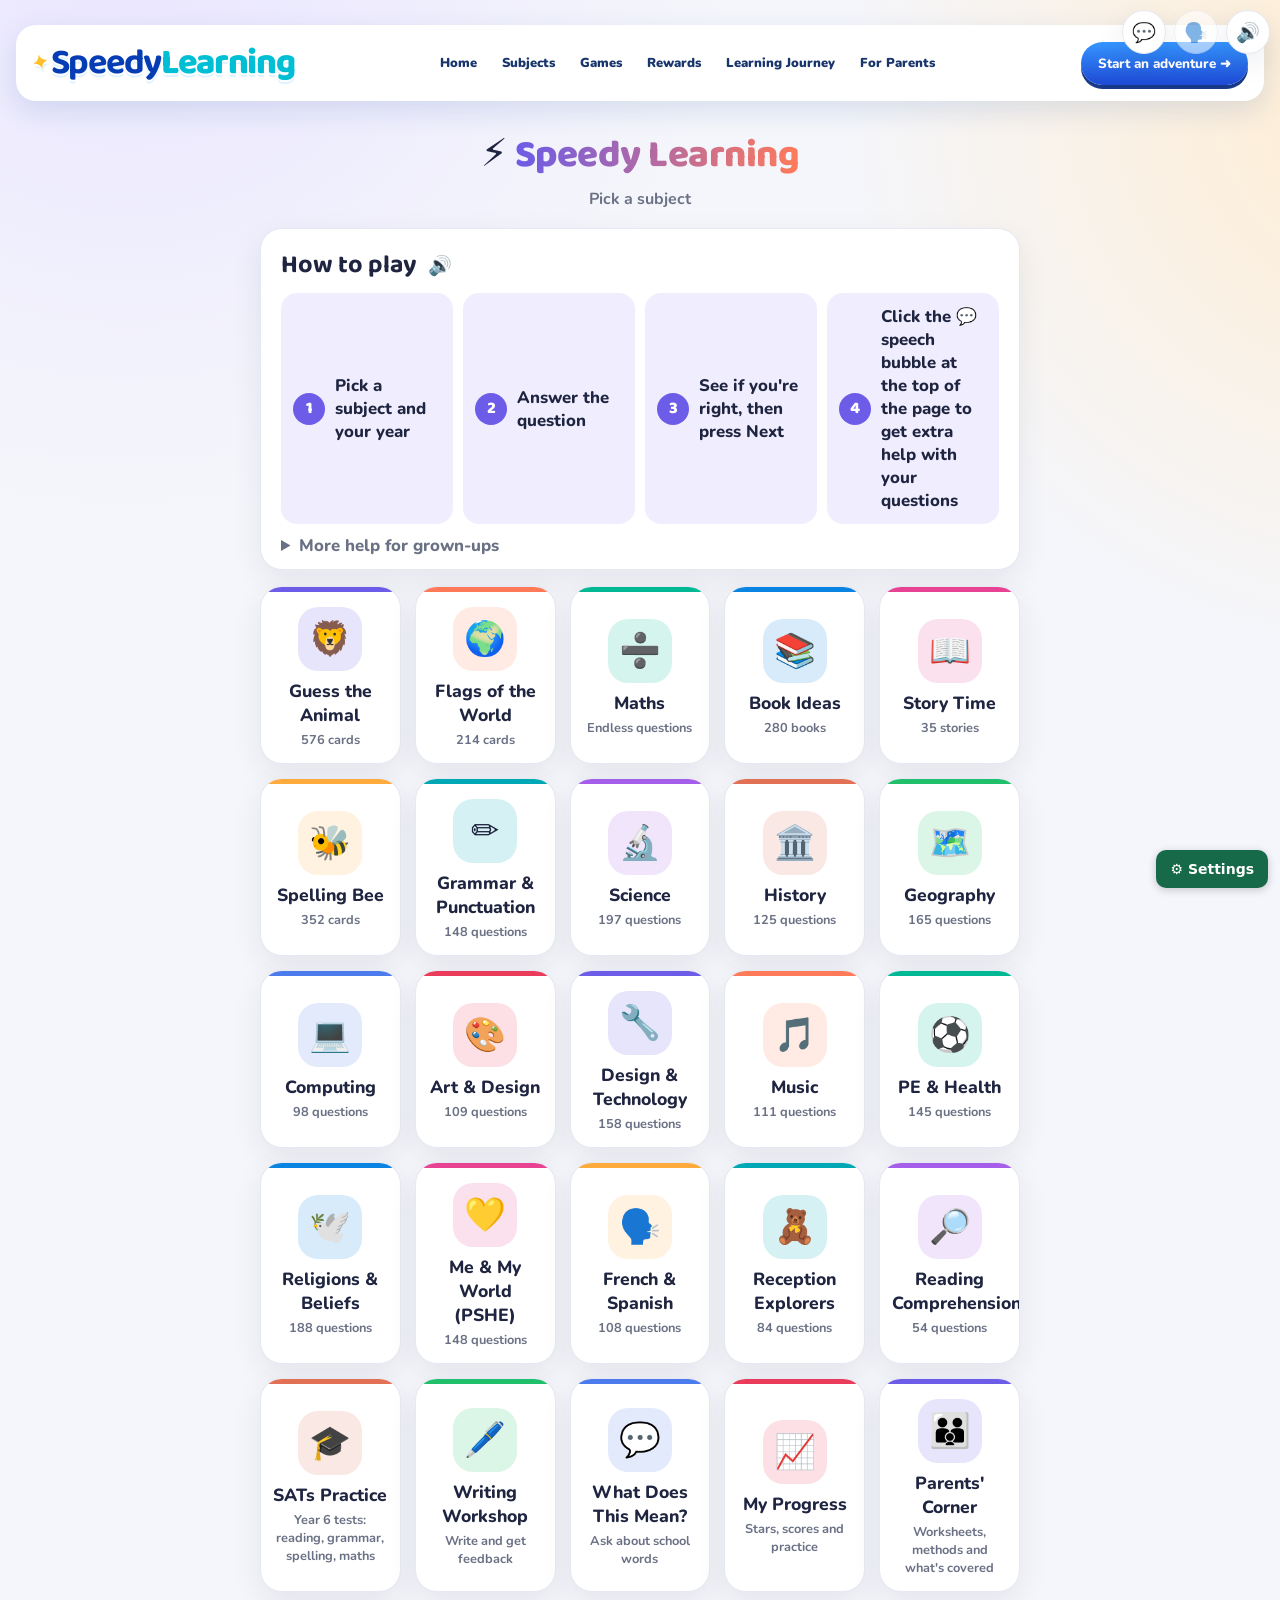
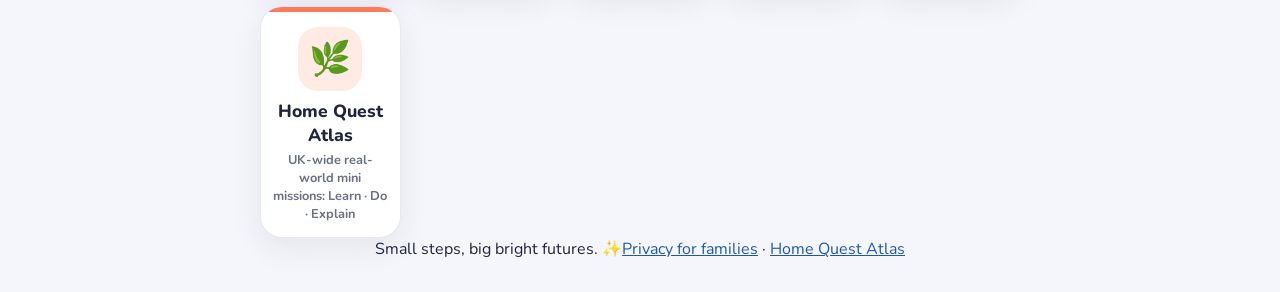
==== commit 59746e51: "Load cohesive adventure module stylesheet in homepage and offline build" ====
--- a/index.html
+++ b/index.html
@@ -396,7 +396,7 @@
 <link rel="stylesheet" href="/maths-workspace.css">
 <script src="/maths-methods.js" defer></script>
 <script src="/maths-workspace.js" defer></script>
-<link rel="stylesheet" href="/assets/speedy-world.css"><script src="/assets/speedy-world.js" defer></script>
+<link rel="stylesheet" href="/assets/speedy-world.css"><link rel="stylesheet" href="/assets/speedy-modules.css"><script src="/assets/speedy-world.js" defer></script>
 </head>
 <body>
 <button class="mute" id="mute" type="button" aria-label="Sound effects on or off">🔊</button>
--- a/assets/speedy-world.css
+++ b/assets/speedy-world.css
@@ -1,78 +1,105 @@
-/* SpeedyLearning world: shared UI layer, October 2026 */
-:root{--speed-blue:#2462dd;--speed-navy:#142b60;--speed-cyan:#28caca;--speed-cream:#fffaf0;--speed-yellow:#ffd65c;--speed-radius:24px;--speed-shadow:0 14px 35px rgba(37,74,135,.12)}
-html{scroll-behavior:smooth}body{accent-color:#286be4}
-a,button,select,input,summary{touch-action:manipulation}
-:focus-visible{outline:3px solid #eb9d24!important;outline-offset:3px!important}
-.speed-top{position:relative;z-index:10;width:min(1160px,100%);margin:0 auto 22px;display:flex;align-items:center;gap:16px;justify-content:space-between;padding:12px 16px;background:#ffffffed;border:1px solid #dbe9ff;border-radius:23px;box-shadow:0 10px 30px #234a9512;color:#183565;font:800 15px/1.4 "Nunito",system-ui,sans-serif}
-.speed-top a{color:#183565;text-decoration:none}
-.speed-logo{display:flex;align-items:center;gap:10px;white-space:nowrap;font-size:clamp(1rem,2vw,1.23rem);letter-spacing:-.03em}
-.speed-logo img{width:42px;height:42px;object-fit:contain}
-.speed-logo b{color:#2462dd}.speed-logo em{font-style:normal;color:#0ba9be}
-.speed-top nav{display:flex;flex-wrap:wrap;align-items:center;gap:6px}
-.speed-top nav a{padding:9px 11px;border-radius:12px;font-size:.88rem}
-.speed-top nav a:hover,.speed-top nav a:focus-visible{background:#e8f4ff}
-.speed-top nav a[aria-current=page]{background:#e1f0ff;color:#184cc1}
-.speed-top .speed-cta{color:#fff;background:#245fd9;border-radius:13px;padding:10px 15px}
-.speed-top .speed-cta:hover{background:#194cbd;color:#fff}
-.speed-homehero{width:min(1040px,100%);display:grid;grid-template-columns:minmax(0,1.15fr) minmax(260px,.85fr);gap:25px;align-items:center;background:linear-gradient(120deg,#e5f5ff 0%,#fff6e4 62%,#f9eeff 100%);border:1px solid #dbeafa;border-radius:32px;padding:clamp(20px,4vw,42px);margin:2px auto 20px;box-shadow:0 20px 44px #294b8f12;overflow:hidden}
-.speed-homehero h2{font:800 clamp(2rem,4.4vw,3.4rem)/1.06 "Baloo 2",system-ui,sans-serif;letter-spacing:-.05em;color:#17346c;margin:8px 0 12px}
-.speed-homehero h2 strong{color:#2575e3}
-.speed-homehero p{font:700 clamp(.98rem,1.5vw,1.14rem)/1.55 "Nunito",system-ui,sans-serif;color:#506785;margin:0 0 18px}
-.speed-eyebrow{display:inline-flex;align-items:center;gap:7px;font:900 .75rem/1.3 "Nunito",system-ui,sans-serif;letter-spacing:.095em;text-transform:uppercase;color:#2869c8;background:white;padding:9px 12px;border-radius:99px}
-.speed-hero-actions{display:flex;flex-wrap:wrap;gap:9px}
-.speed-action{display:inline-flex;align-items:center;justify-content:center;background:#215fd9;color:white!important;border:0;border-radius:14px;padding:13px 19px;font:900 .96rem "Nunito",system-ui,sans-serif;text-decoration:none;box-shadow:0 5px 0 #173f90;cursor:pointer}
-.speed-action:hover{background:#164bb5;transform:translateY(-2px)}
-.speed-action.alt{background:white;color:#1e4c95!important;border:2px solid #cfddf5;box-shadow:none}
-.speed-mascot-stage{min-height:270px;display:grid;grid-template-columns:repeat(3,minmax(0,1fr));align-items:end;gap:0}
-.speed-mascot-stage img{display:block;width:125%;max-width:none;height:auto;filter:drop-shadow(0 14px 12px #32569b24);animation:speedFloat 4.2s ease-in-out infinite}
-.speed-mascot-stage img:nth-child(1){transform:rotate(-7deg) translateX(10px);animation-delay:-.8s}
-.speed-mascot-stage img:nth-child(2){z-index:1;position:relative;transform:scale(1.22) translateY(-15px);animation-delay:-2s}
-.speed-mascot-stage img:nth-child(3){transform:rotate(7deg) translateX(-10px);animation-delay:-3s}
-@keyframes speedFloat{0%,100%{translate:0 0}50%{translate:0 -9px}}
-.speed-module-intro{width:min(1040px,100%);display:flex;justify-content:space-between;align-items:end;gap:14px;margin:0 auto 14px}
-.speed-module-intro h2{font:800 clamp(1.35rem,3vw,2rem) "Baloo 2",system-ui,sans-serif;color:#1d3d7b;margin:0}
-.speed-module-intro p{font-size:.89rem;color:#627696;margin:0}
-body.speedy-world{--bg:#f3f8ff;--card:#fff;--ink:#183461;--muted:#5e7392;--line:#dfe9f7;--accent:#2462dd;--c:#2462dd;--soft:#e9f3ff;--shadow:var(--speed-shadow);background:radial-gradient(ellipse at 12% 0%,#dfecff 0,transparent 37%),radial-gradient(ellipse at 92% 27%,#fff2d4 0,transparent 37%),#f4f8ff!important;background-attachment:fixed!important;color:#183461}
+/* SpeedyLearning visual world selected by the site owner; responsive and interactive. */
+:root{--speed-blue:#2462dd;--speed-navy:#142b60;--speed-yellow:#ffd84e;--speed-ink:#172e68;--speed-shadow:0 10px 28px #174e9a22}
+html{scroll-behavior:smooth}
+body.speedy-world{--bg:#e5f6ff;--card:white;--ink:#17366a;--muted:#4d6391;--line:#cfe5fb;--accent:#2465de;--accent-ink:#fff;--soft:#ecf7ff;--shadow:var(--speed-shadow);background:radial-gradient(circle at 5% 18%,#fff 0,transparent 28%),radial-gradient(circle at 90% 30%,#ecdeff,transparent 30%),linear-gradient(180deg,#86ccff,#c4f1ff 42%,#e3f9ff)!important;color:#183869;font-family:"Nunito",system-ui,sans-serif;padding:0 18px 28px!important}
 body.speedy-world>h1,body.speedy-world>#sub{display:none}
-body.speedy-world .cats{max-width:1040px!important;grid-template-columns:repeat(auto-fill,minmax(175px,1fr));gap:15px}
-body.speedy-world .cat{background:#fff;border:1px solid #deebfa;border-radius:24px;padding:18px 13px;box-shadow:0 9px 24px #1a4d9212;min-height:165px;display:flex;flex-direction:column;justify-content:center;align-items:center;font-size:1.07rem}
-body.speedy-world .cat:before{height:6px;background:var(--c,#55abed);border-radius:6px 6px 0 0}
-body.speedy-world .cat span{background:linear-gradient(145deg,#eff9ff,#f5eeff);border-radius:19px;width:66px;height:66px}
-body.speedy-world .cat:hover{transform:translateY(-5px);box-shadow:0 19px 35px #1a4d9223}
-body.speedy-world .rules,body.speedy-world .panel,body.speedy-world .chat{border:1px solid #dfe9f7;border-radius:23px;box-shadow:var(--speed-shadow)}
-body.speedy-world #rules{max-width:1040px;padding:21px 24px}
-body.speedy-world #rules .steps{grid-template-columns:repeat(auto-fit,minmax(185px,1fr))}
-body.speedy-world #rules .steps div{background:#edf5ff;color:#244475;padding:12px;border:1px solid #dceaff}
-body.speedy-world #rules .steps span{background:#2462dd}
-body.speedy-world .btn{border-radius:13px;background:#2462dd;color:#fff;box-shadow:0 4px 0 #173e8c}
-body.speedy-world .btn.ghost{background:#fff;color:#214b92;border:1px solid #d9e5f8;box-shadow:none}
-body.speedy-world .card{border-radius:27px;box-shadow:0 20px 45px #203c721d}
-body.speedy-world .opt{border-radius:17px}
-body.speedy-world .progress,body.speedy-world .parents,body.speedy-world .writing{max-width:1000px}
-body.speedy-world .drawer{background:#edf6ff}
-body.speedy-world .mute{top:12px;z-index:18}
-body.speedy-world .speed-top{padding-right:172px}
-body.speedy-world .speed-module-intro[hidden],body.speedy-world .speed-homehero[hidden]{display:none!important}
-body.speedy-world .speed-modalhint{font-size:.85rem;color:#51698a}
-body.speedy-world .finish .box{border:3px solid #dbebfb}
-body.speedy-world .writing textarea{line-height:1.8}
-body.speedy-world button:active,body.speedy-world a:active{transform:scale(.985)}
-body.speedy-world .cat img.speed-subject-mascot{width:60px;height:60px;object-fit:contain;margin:0 auto 4px}
-.speed-page-footer{width:min(1040px,100%);margin:36px auto 16px;text-align:center;color:#627696;font:700 .8rem/1.6 system-ui,sans-serif}
-.speed-page-footer a{color:#2456aa}
-body.speedy-world .speed-page-footer{margin-top:auto}
-@media(max-width:780px){
-.speed-top{flex-direction:column;align-items:stretch;gap:6px;padding:11px 13px}
-.speed-top nav{gap:3px;justify-content:center}.speed-top nav a{font-size:.78rem;padding:8px}
-.speed-logo{justify-content:center}
-.speed-homehero{grid-template-columns:1fr;padding:23px 20px;gap:5px;border-radius:24px}
-.speed-mascot-stage{min-height:175px;max-height:210px;width:min(400px,100%);justify-self:center}
-.speed-mascot-stage img{height:195px;object-fit:contain}
-body.speedy-world .speed-top{padding-right:13px;padding-top:51px}
-body.speedy-world .cats{grid-template-columns:repeat(2,minmax(0,1fr))}
-body.speedy-world .cat{min-height:146px;padding:13px 8px}
-body.speedy-world .speed-module-intro{align-items:start;flex-direction:column}
-}
-@media(max-width:420px){.speed-top nav a{font-size:.71rem;padding:7px}.speed-logo img{width:35px;height:35px}.speed-homehero h2{font-size:2rem}}
-@media(prefers-reduced-motion:reduce){.speed-mascot-stage img{animation:none!important}.speed-action:hover,body.speedy-world .cat:hover{transform:none}}
-@media print{.speed-top,.speed-homehero,.speed-module-intro,.speed-page-footer{display:none!important}}
+body.speedy-world .speed-top{width:min(1480px,100%);margin:0 auto 8px;background:#fffffff2;padding:10px clamp(14px,3vw,40px);border-radius:0 0 28px 28px;border:0;box-shadow:0 5px 20px #4c8cd51c;position:relative;z-index:30}
+.speed-top{width:min(1280px,100%);display:flex;justify-content:space-between;align-items:center;gap:10px;margin:9px auto 20px;padding:9px 16px;background:#fff;border-radius:20px;box-shadow:var(--speed-shadow);font:800 14px "Nunito",sans-serif}
+.speed-top a{text-decoration:none;color:#18356c}
+.speed-logo{display:inline-flex;align-items:center;white-space:nowrap;font-family:"Baloo 2","Nunito",sans-serif;font-weight:800;letter-spacing:-1.3px;font-size:clamp(1.6rem,2.8vw,2.35rem);text-shadow:0 2px 0 #fff,0 4px 0 #def3ff}
+.speed-logo b{color:#063db4}.speed-logo em{font-style:normal;color:#00bfd5}.speed-logo .logo-spark{color:#ffbf28;font-size:1.2rem;transform:rotate(-15deg);margin-right:4px}
+.speed-top nav{display:flex;align-items:center;justify-content:center;gap:5px;flex-wrap:wrap}
+.speed-top nav a{font-size:.81rem;font-weight:900;padding:10px 10px;border-radius:30px}
+.speed-top nav a:hover,.speed-top nav a[aria-current=page]{background:#deefff;color:#2165df}
+.speed-nav-cta{white-space:nowrap;border-radius:25px;background:linear-gradient(180deg,#3696ff,#1d49d4);color:#fff!important;font-size:.84rem;padding:12px 17px;box-shadow:0 4px 0 #173987}
+.speed-nav-cta:hover{filter:brightness(1.07)}
+body.speedy-world .speed-homehero{width:min(1480px,100%);min-height:530px;margin:0 auto;display:grid;grid-template-columns:minmax(335px,.47fr) minmax(0,.85fr);align-items:stretch;gap:0;border:0;border-radius:30px 30px 8px 8px;box-shadow:none;background:radial-gradient(ellipse at 30% 0%,#fff 0,transparent 47%),radial-gradient(ellipse at 88% 0%,#fff 0,transparent 36%),linear-gradient(180deg,#7bd4ff,#bceeff 53%,#e7fcff);position:relative;padding:clamp(18px,3vw,38px);overflow:hidden}
+.speed-homehero:before{content:"";position:absolute;width:620px;height:160px;left:-110px;bottom:-125px;background:#fff;border-radius:50%;filter:blur(3px);opacity:.75}
+.speed-homehero:after{content:"✦   ⭐       ✦";color:#ffbf3a;position:absolute;right:8%;top:5%;font-size:25px;letter-spacing:70px;opacity:.9;pointer-events:none}
+.speed-homehero .speed-copy{z-index:4;position:relative;display:flex;flex-direction:column;align-items:start;justify-content:center;padding:0 0 7px}
+.speed-hello{font-size:.81rem;color:#2163ab;font-weight:950;letter-spacing:.045em;background:#ffffffe3;border-radius:40px;padding:8px 13px;box-shadow:0 3px 10px #438bd221}
+.speed-homehero h2{font:1000 clamp(2.7rem,4.4vw,5.15rem)/.93 "Baloo 2","Trebuchet MS",system-ui,sans-serif;color:#05319b;margin:16px 0 17px;letter-spacing:-.055em;text-shadow:0 3px 0 #fff,0 5px 0 #ccf2ff}
+.speed-homehero h2 strong{display:block;color:#2382ed}
+.speed-homehero h2>span{display:block;font-size:.58em;line-height:1.18;letter-spacing:-.035em;color:#092f85}
+.speed-homehero p{max-width:370px;font-size:clamp(.95rem,1.4vw,1.13rem);font-weight:850;line-height:1.5;color:#28477f;margin:0 0 19px}
+.speed-start{border:2px solid #fff;border-radius:45px;padding:15px 30px;background:linear-gradient(180deg,#fff879,#ffd53e 74%,#f9a833);color:#1c256d;font:1000 1.13rem "Nunito",sans-serif;box-shadow:0 6px 0 #ebac28,0 9px 18px #ebbd3470;cursor:pointer;min-height:58px}
+.speed-start:hover{transform:translateY(-3px);box-shadow:0 9px 0 #ebac28,0 12px 18px #ebbd3470}.speed-start:active{transform:translateY(3px);box-shadow:0 2px 0 #ebac28}
+.speed-promise{font-size:.76rem;font-weight:900;color:#326597;margin:15px 0 0}
+.speed-crew{display:flex;align-items:end;width:min(460px,102%);margin-top:6px;min-height:150px;padding-bottom:4px}
+.speed-crew img{width:18.5%;min-width:0;margin-right:-2%;max-height:150px;object-fit:contain;filter:drop-shadow(0 9px 6px #2768a72c);animation:speedy-bob 3.9s ease-in-out infinite}
+.speed-crew img:nth-child(2n){animation-delay:-1.2s}.speed-crew img:nth-child(3n){animation-delay:-2.4s}
+@keyframes speedy-bob{0%,100%{translate:0 0}50%{translate:0 -8px}}
+.speed-world-map{position:relative;z-index:2;min-width:0;display:flex;align-items:center;justify-content:center;isolation:isolate}
+.speed-island-picture{width:min(115%,880px);max-width:none;height:auto;display:block;filter:drop-shadow(0 22px 10px #4088bb35);animation:map-float 6s ease-in-out infinite}
+@keyframes map-float{0%,100%{transform:translateY(0)}50%{transform:translateY(-8px)}}
+.speed-cloud{position:absolute;z-index:-1;background:#ffffffe1;border-radius:100%;filter:blur(9px);opacity:.5}
+.cloud-one{bottom:9%;width:60%;height:10%;left:0}.cloud-two{top:4%;width:47%;height:12%;right:2%}
+.map-hotspot{position:absolute;z-index:4;padding:7px 10px;background:#ffffffe8;color:#1e4697;border:2px solid #bce9ff;border-radius:30px;box-shadow:0 3px 0 #6dabe2;cursor:pointer;text-decoration:none;font:950 .7rem "Nunito",sans-serif;white-space:nowrap;transition:transform .12s}
+.map-hotspot:hover,.map-hotspot:focus-visible{transform:translateY(-4px);background:#ffe887;color:#16327b}
+.map-hotspot span{margin-right:3px}.map-maths{top:39%;left:12%}.map-reading{top:20%;left:43%}.map-writing{top:22%;right:2%}.map-science{bottom:19%;left:38%}.map-games{bottom:21%;right:3%}
+.speed-subjects,.speed-lower,.speed-more{width:min(1440px,100%);margin:0 auto}
+.speed-subjects{position:relative;z-index:4;margin-top:-8px;scroll-margin-top:16px}
+.speed-section-title{font:900 clamp(1.25rem,2.4vw,1.8rem) "Baloo 2",sans-serif;color:#124395;margin:13px 4px 12px;text-align:center;text-shadow:0 2px #fff}
+.speed-section-title span{color:#ffad23}
+.speed-subject-grid{display:grid;grid-template-columns:repeat(5,minmax(0,1fr));gap:12px}
+.speed-subject-card{display:flex;position:relative;flex-direction:column;align-items:flex-start;justify-content:end;min-width:0;min-height:191px;border:4px solid white;border-radius:25px;text-align:left;padding:118px 18px 17px;box-shadow:0 8px 0 #629cce33,0 14px 24px #295f9235;cursor:pointer;transition:transform .14s,box-shadow .14s}
+.speed-subject-card img{position:absolute;top:-8px;right:6%;width:min(70%,145px);height:150px;object-fit:contain;filter:drop-shadow(0 8px 5px #0002);transition:transform .2s}
+.speed-subject-card:hover img{transform:rotate(-6deg) scale(1.1)}
+.speed-subject-card:hover{transform:translateY(-5px);box-shadow:0 11px 0 #629cce33,0 18px 30px #295f9244}
+.speed-subject-card.maths{background:linear-gradient(145deg,#65d8ff,#2482ea);color:#fff}
+.speed-subject-card.reading{background:linear-gradient(145deg,#d99cff,#9952e7);color:#fff}
+.speed-subject-card.writing{background:linear-gradient(145deg,#8ffff2,#1fcaca);color:#075065}
+.speed-subject-card.science{background:linear-gradient(145deg,#bcffb1,#54d777);color:#145137}
+.speed-subject-card.games{background:linear-gradient(145deg,#a597ff,#3e4ad8);color:#fff}
+.speed-subject-label{display:block;font:1000 1.6rem "Baloo 2",sans-serif;line-height:1.05;text-shadow:0 2px #0001}
+.speed-subject-desc{font-weight:850;font-size:.83rem;line-height:1.25;max-width:145px;margin-top:4px}
+.speed-card-go{position:absolute;right:13px;bottom:14px;width:35px;height:35px;border-radius:50%;display:grid;place-items:center;background:#fff;color:#2865c5;box-shadow:0 4px 0 #0002;font-weight:1000}
+.speed-lower{display:grid;grid-template-columns:2.3fr 1fr;gap:14px;margin-top:20px}
+.speed-journey,.speed-rewards{background:linear-gradient(135deg,#fff3d5,#fffaf0);border:4px solid #fff;border-radius:28px;padding:17px 19px;box-shadow:0 8px 24px #2f62a52e}
+.speed-journey-head h2,.speed-rewards h2{font:950 clamp(1.2rem,2.3vw,1.7rem) "Baloo 2",sans-serif;color:#183b83;margin:0}
+.speed-journey-head p,.speed-rewards p{font-size:.82rem;color:#536a90;font-weight:800;margin:2px 0 10px}
+.speed-journey-stops{display:grid;grid-template-columns:repeat(7,minmax(0,1fr));gap:6px;align-items:start}
+.speed-journey-stop{background:transparent;border:0;color:#283c70;font:900 .69rem/1.2 "Nunito",sans-serif;cursor:pointer;display:flex;flex-direction:column;align-items:center;gap:7px;min-width:0;padding:6px 0;border-radius:12px}
+.speed-journey-stop:hover{background:#fff8e0}
+.journey-emoji{display:grid;place-items:center;width:48px;height:48px;background:#e4edff;border:3px solid #fff;border-radius:50%;font-size:1.45rem;box-shadow:0 4px 0 #446dbd30}
+.speed-journey-stop:nth-child(2) .journey-emoji{background:#d5e8ff}.speed-journey-stop:nth-child(3) .journey-emoji{background:#f4dafa}
+.speed-journey-stop:nth-child(4) .journey-emoji{background:#d5fff9}.speed-journey-stop:nth-child(5) .journey-emoji{background:#d2ffd5}
+.speed-journey-stop:nth-child(6) .journey-emoji{background:#e4dafe}.speed-journey-stop:nth-child(7) .journey-emoji{background:#fff1ad}
+.speed-rewards{background:linear-gradient(125deg,#f3ebff,#e7f8ff);display:flex;flex-direction:column;justify-content:space-between}
+.speed-rewards-head{display:flex;align-items:center;justify-content:space-between;gap:8px}
+.speed-rewards-head img{width:83px;height:95px;object-fit:contain}
+.speed-reward-icons{display:flex;justify-content:space-between;font-size:1.75rem;gap:4px;margin-bottom:9px}
+.speed-rewards-btn{border:0;border-radius:18px;background:#fff05a;color:#1a3c81;font:900 .89rem "Nunito",sans-serif;padding:10px 13px;cursor:pointer}
+body.speedy-world .speed-more{margin-top:17px;margin-bottom:5px;padding:18px;background:#ffffffdf;border:3px solid white;border-radius:26px}
+.speed-more-title{display:flex;align-items:center;justify-content:space-between;gap:12px;margin-bottom:9px}
+.speed-more h2{font:950 1.55rem "Baloo 2",sans-serif;color:#123c87;margin:0}
+.speed-more p{font-size:.83rem;color:#5f7090;margin:0;font-weight:700}
+.speed-how{border:2px solid #c8e3fb;background:#f5fbff;border-radius:16px;color:#1b4a99;padding:10px 13px;font-weight:900;cursor:pointer}
+body.speedy-world .cats{max-width:none!important;display:grid;grid-template-columns:repeat(auto-fill,minmax(155px,1fr));gap:10px;width:100%}
+body.speedy-world .cat{min-height:100px;border:2px solid #d9eafd;border-radius:19px;padding:12px 10px;background:linear-gradient(145deg,#fff,#f3f9ff);box-shadow:0 4px 0 #b9d9f433;font-size:.94rem;color:#164082}
+body.speedy-world .cat>span{width:38px;height:38px;margin:0 auto 4px;font-size:1.45rem;border-radius:11px;background:#eaf3ff}
+body.speedy-world .cat small{font-size:.73rem;color:#5d729a}
+body.speedy-world .cat:hover{transform:translateY(-3px)}
+body.speedy-world #rules{width:min(1220px,100%);max-width:none;margin:16px auto;padding:18px 23px;border:3px solid #dbeaff;background:#fff;border-radius:22px;box-shadow:var(--speed-shadow)}
+body.speedy-world #rules .steps{grid-template-columns:repeat(auto-fit,minmax(160px,1fr))}
+body.speedy-world .rules,body.speedy-world .panel,body.speedy-world .chat{border-radius:23px;background:var(--card);box-shadow:var(--speed-shadow)}
+body.speedy-world .btn{background:#2866d7;color:#fff;border-radius:14px}
+body.speedy-world .btn.ghost{background:#fff;border:1px solid #cce4ff;color:#1b4b94}
+body.speedy-world .card{box-shadow:0 14px 36px #284a9334;border-radius:27px}
+body.speedy-world .drawer{background:#edf8ff}
+body.speedy-world .mute{z-index:40;top:66px}
+body.speedy-world .mute.ask{right:118px}body.speedy-world .mute.auto{right:64px}
+body.speedy-world .topbar{margin-top:14px}
+body.speedy-world .finish .box{border:3px solid #e2f2ff}
+body.speedy-world .speed-page-footer{width:min(1440px,100%);margin:16px auto;display:flex;align-items:center;justify-content:space-between;flex-wrap:wrap;gap:6px;color:#275080;font-size:.82rem}
+.speed-page-footer a{color:#2059ac}
+body.speedy-world .speed-more.subpage{background:transparent;border:0;box-shadow:none}
+body.speedy-world .speed-more.subpage #menu{max-width:950px!important;margin:auto}
+body.speedy-world .speed-more.subpage .speed-more-title{max-width:950px;margin:0 auto 18px}
+[hidden]{display:none!important}
+:focus-visible{outline:4px solid #ffb936!important;outline-offset:3px!important}
+@media(max-width:1080px){body.speedy-world .speed-homehero{grid-template-columns:minmax(265px,.55fr) minmax(0,.8fr);min-height:490px}.speed-homehero h2{font-size:clamp(2.4rem,4.3vw,4rem)}.map-hotspot{font-size:.6rem;padding:5px 7px}.speed-subject-card{padding:105px 11px 12px}.speed-subject-card img{height:132px}.speed-subject-label{font-size:1.35rem}}
+@media(max-width:760px){body.speedy-world{padding:0 9px 18px!important}body.speedy-world .speed-top{flex-direction:column;align-items:stretch;padding:9px 12px 14px;margin-bottom:4px;border-radius:0 0 20px 20px}.speed-logo{justify-content:center;font-size:1.75rem}.speed-top nav{gap:2px}.speed-top nav a{font-size:.73rem;padding:7px 8px}.speed-nav-cta{position:absolute;right:8px;top:12px;font-size:.67rem;padding:8px}.speed-logo{justify-content:flex-start;margin-right:132px}body.speedy-world .speed-homehero{grid-template-columns:1fr;padding:20px 15px 4px;border-radius:23px 23px 10px 10px;min-height:unset}.speed-homehero .speed-copy{align-items:center;text-align:center}.speed-homehero h2{font-size:clamp(2.2rem,9vw,3.4rem);margin:9px 0}.speed-homehero h2>span{font-size:.64em}.speed-homehero p{font-size:.92rem;margin:0 0 13px}.speed-promise{font-size:.65rem}.speed-crew{max-width:350px;min-height:102px}.speed-crew img{max-height:115px}.speed-world-map{min-height:225px;margin-top:-11px}.speed-island-picture{width:min(100%,530px)}.map-hotspot{font-size:.52rem;padding:4px 6px}.speed-subject-grid{grid-template-columns:repeat(2,minmax(0,1fr));gap:10px}.speed-subject-card{min-height:145px;padding:95px 13px 11px}.speed-subject-card img{height:115px;width:66%}.speed-subject-label{font-size:1.38rem}.speed-lower{grid-template-columns:1fr}.speed-journey-stops{grid-template-columns:repeat(4,minmax(0,1fr));row-gap:10px}.journey-emoji{width:44px;height:44px}.speed-section-title{margin:12px 0}.speed-top nav a:nth-child(6){display:none}body.speedy-world .mute{top:86px}body.speedy-world #rules{padding:12px}}
+@media(max-width:400px){.speed-top nav a{font-size:.68rem;padding:6px}.speed-homehero h2{font-size:2.35rem}.speed-crew{min-height:94px}.speed-crew img{max-height:90px}.speed-world-map{min-height:180px}.speed-subject-card{min-height:143px}.speed-subject-grid .speed-subject-card:last-child{grid-column:1/-1;min-height:125px;padding-top:60px}.speed-subject-grid .speed-subject-card:last-child img{left:9%;right:auto;width:90px;height:100px}.speed-subject-grid .speed-subject-card:last-child .speed-subject-label,.speed-subject-grid .speed-subject-card:last-child .speed-subject-desc{margin-left:105px}body.speedy-world .mute{top:97px}}
+@media(prefers-reduced-motion:reduce){*,*::before,*::after{animation-duration:.01ms!important;transition-duration:.01ms!important;scroll-behavior:auto!important}}
+@media print{.speed-top,.speed-homehero,.speed-subjects,.speed-lower,.speed-more-title,.speed-page-footer{display:none!important}}
--- a/assets/speedy-modules.css
+++ b/assets/speedy-modules.css
@@ -0,0 +1,62 @@
+/* Reference-parity layer: consistent adventure treatment for EVERY activity module. */
+body.speedy-world{background:linear-gradient(180deg,#8fd9ff 0,#dcf6ff 440px,#ecfaff 100%)!important}
+body.speedy-world .speed-homehero{background:radial-gradient(ellipse at 75% 10%,#ffffffa8,transparent 42%),linear-gradient(180deg,#83d7ff 0%,#c4f0ff 78%,#fffaf0)!important}
+body.speedy-world .speed-homehero h2{filter:drop-shadow(0 2px 0 #fff);font-size:clamp(2.7rem,4.7vw,5.35rem)}
+body.speedy-world .speed-play-banner{width:min(1080px,100%);margin:16px auto 20px;padding:20px clamp(18px,3vw,32px);display:flex;align-items:center;justify-content:space-between;gap:20px;min-height:153px;background:linear-gradient(118deg,#ecfaff 0%,#fff6dd 55%,#f6edff 100%);border:4px solid #fff;border-radius:30px;box-shadow:0 12px 30px #2858a02b}
+body.speedy-world .speed-play-banner[hidden]{display:none!important}
+body.speedy-world .speed-play-banner .speed-play-kicker{display:block;color:#2367bc;text-transform:uppercase;letter-spacing:.13em;font-size:.72rem;font-weight:1000}
+body.speedy-world .speed-play-banner h2{font:1000 clamp(1.55rem,4vw,2.4rem)/1.1 "Baloo 2",sans-serif;color:#1243a0;margin:5px 0}
+body.speedy-world .speed-play-banner p{max-width:510px;color:#46639a;font-size:.95rem;font-weight:800;margin:3px 0}
+body.speedy-world .speed-play-banner img{height:128px;width:118px;object-fit:contain;filter:drop-shadow(0 10px 7px #3d5a9f44)}
+body.speedy-world[data-adventure-subject="maths"]{--c:#2683ec;--accent:#2564da;--soft:#e6f5ff}
+body.speedy-world[data-adventure-subject="reading"]{--c:#9056e7;--accent:#8052d7;--soft:#f2eaff}
+body.speedy-world[data-adventure-subject="writing"]{--c:#02aeb9;--accent:#06a3b1;--soft:#e3fbf8}
+body.speedy-world[data-adventure-subject="science"]{--c:#299d68;--accent:#21885e;--soft:#e7f9eb}
+body.speedy-world[data-adventure-subject="games"]{--c:#6d56da;--accent:#6550d0;--soft:#edebff}
+body.speedy-world[data-adventure-subject="progress"]{--c:#dd9c19;--accent:#bb7b0c;--soft:#fff5df}
+body.speedy-world[data-adventure-subject="parents"]{--c:#2f83ae;--accent:#216d9b;--soft:#e7f5ff}
+body.speedy-world .speed-more.subpage{width:min(1100px,100%);margin:0 auto}
+body.speedy-world .speed-more.subpage .speed-more-title{display:none}
+body.speedy-world .speed-more.subpage .cats{max-width:1080px!important;grid-template-columns:repeat(auto-fill,minmax(170px,1fr));gap:15px}
+body.speedy-world .speed-more.subpage .cat{position:relative;min-height:164px;padding:20px 14px 17px;background:linear-gradient(145deg,#fff,#f1f9ff);border:4px solid #fff;border-radius:23px;box-shadow:0 7px 0 #b8d5f1,0 14px 24px #345c9833;color:#1b457e;font-weight:1000;transition:transform .15s,box-shadow .15s}
+body.speedy-world .speed-more.subpage .cat:before{content:"";position:absolute;inset:0 0 auto;height:8px;border-radius:18px 18px 0 0;background:var(--c)}
+body.speedy-world .speed-more.subpage .cat>span{display:grid!important;place-items:center;width:68px;height:68px;margin:3px auto 9px;background:var(--soft);border:2px solid #fff;border-radius:22px;font-size:2.15rem}
+body.speedy-world .speed-more.subpage .cat small{font-size:.79rem;color:#536d91;line-height:1.35;font-weight:800}
+body.speedy-world .speed-more.subpage .cat:hover{transform:translateY(-5px);box-shadow:0 11px 0 #b8d5f1,0 19px 30px #345c9840}
+body.speedy-world #game{max-width:680px;width:100%;margin-inline:auto}
+body.speedy-world #game .bar{max-width:650px}
+body.speedy-world #game .track{max-width:650px}
+body.speedy-world #game .card{width:100%;max-width:650px;min-height:460px;background:linear-gradient(160deg,#fff,#fbfdff);border:5px solid #fff;border-top:9px solid var(--c,#2869d7);border-radius:29px;box-shadow:0 14px 0 #8bb9e066,0 22px 34px #22579c38}
+body.speedy-world #game .opt{background:#f5faff;border:3px solid #dfecff;border-radius:17px;color:#1e4380;box-shadow:0 4px 0 #e4eaf9}
+body.speedy-world #game .opt:hover:not(:disabled){background:#edf6ff;border-color:var(--c,#6a7ed4)}
+body.speedy-world #game .opt.right{background:#defbdd;border-color:#2eab6b;color:#145c3c}
+body.speedy-world #game .opt.wrong{background:#ffe8ea;border-color:#dd536c;color:#9d2443}
+body.speedy-world #game .fb{border:2px solid #fff;border-radius:20px;box-shadow:0 5px 14px #4070ae20}
+body.speedy-world .progress,body.speedy-world .parents,body.speedy-world .writing{width:min(1080px,100%);max-width:1080px}
+body.speedy-world .progress .panel,body.speedy-world .parents .panel,body.speedy-world .writing,body.speedy-world .editor{border:4px solid #fff;border-radius:25px;background:linear-gradient(155deg,#fff,#f9fcff);box-shadow:0 9px 0 #bdddf080,0 15px 30px #3363a52b;color:#183c79;padding:clamp(16px,3vw,24px)}
+body.speedy-world .progress .panel h2,body.speedy-world .parents .panel h2,body.speedy-world .writing h2,body.speedy-world .rules h2{font-family:"Baloo 2","Nunito",sans-serif;color:#18489a}
+body.speedy-world .progress .stat{border-radius:16px;background:linear-gradient(125deg,#e6f4ff,#fff9d9);border:2px solid #fff}
+body.speedy-world .progress .badge{background:#fff0bc;border:2px solid #ffe49c;box-shadow:0 4px 0 #e8cc7b66}
+body.speedy-world .parents .tab,body.speedy-world .parents button,body.speedy-world .writing button{border-radius:15px;min-height:43px}
+body.speedy-world .parents .tab.on{background:var(--c);border-color:var(--c);color:#fff}
+body.speedy-world #mathsWorkbench{background:#f3faff;border:2px solid #b5d8f3;border-radius:20px;padding:12px}
+body.speedy-world #mathsWorkbench .mw-head{border-bottom:2px dashed #bedbf1}
+body.speedy-world #mathsWorkbench button{border-radius:12px}
+body.speedy-world .finish .box{border:5px solid #fff;border-radius:30px;background:linear-gradient(145deg,#fff9df,#fff,#edfbff)}
+body.speedy-world .drawer{background:#e8f7ff;border-left:4px solid #fff}
+body.speedy-world .drawerHead{color:#144888}
+body.speedy-world .chat .msg.bot{background:#fff6dc;color:#25467a}
+body.speedy-world .chat .msg.me{background:#327cd9;color:#fff}
+body.speedy-world .speed-page-footer{color:#2d578c}
+@media(max-width:680px){
+ body.speedy-world .speed-play-banner{padding:13px 15px;min-height:120px;margin:9px auto 12px;gap:7px;border-radius:22px}
+ body.speedy-world .speed-play-banner img{width:79px;height:96px}
+ body.speedy-world .speed-play-banner h2{font-size:clamp(1.3rem,5vw,1.8rem)}
+ body.speedy-world .speed-play-banner p{font-size:.77rem}
+ body.speedy-world .speed-more.subpage .cats{grid-template-columns:repeat(2,minmax(0,1fr));gap:10px}
+ body.speedy-world .speed-more.subpage .cat{padding:13px 7px;min-height:139px}
+ body.speedy-world .speed-more.subpage .cat>span{width:52px;height:52px;font-size:1.7rem}
+ body.speedy-world #game .card{min-height:450px;border-radius:22px;padding:14px}
+}
+@media(prefers-reduced-motion:reduce){body.speedy-world .speed-more.subpage .cat{transition:none!important}}
+@media print{body.speedy-world .speed-play-banner{display:none!important}}
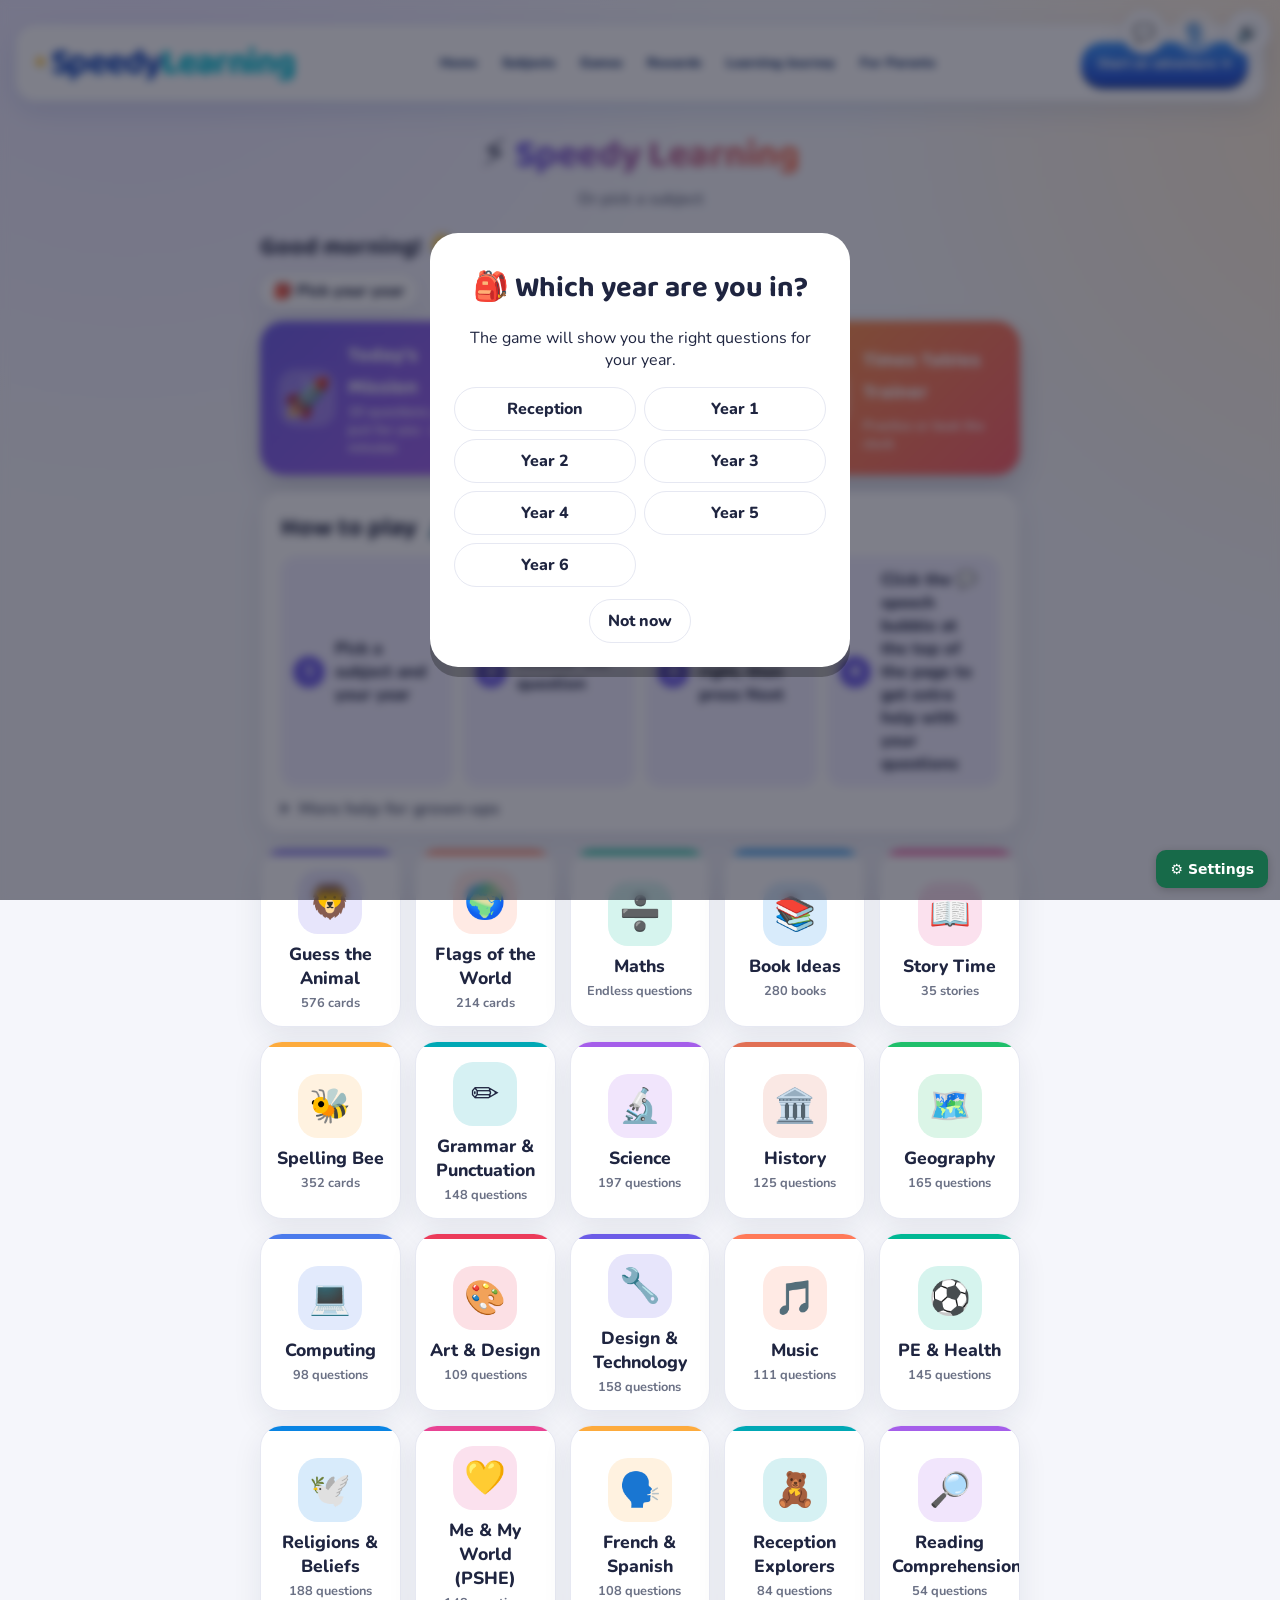
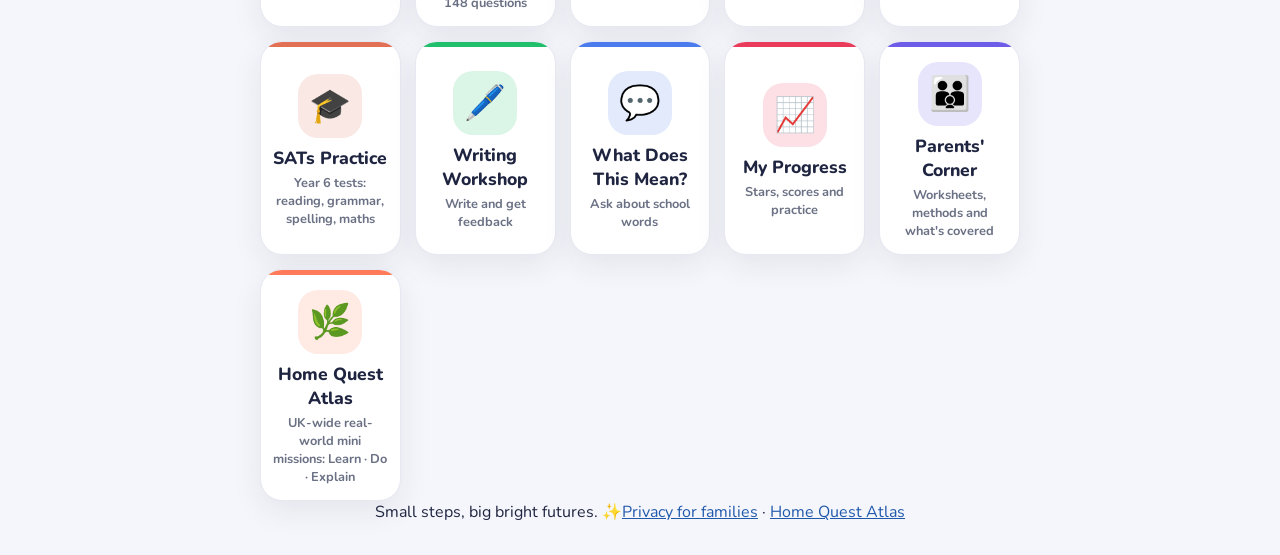
==== commit dc77b624: "Add Today's Mission, Memory Garden, Times Tables Trainer and year-group setup to the live site; budd" ====
--- a/index.html
+++ b/index.html
@@ -298,6 +298,36 @@
     .pagebreak { break-before:page; }
     .method { break-inside:avoid; border-color:#999; }
   }
+  .home { width:100%; max-width:760px; margin-bottom:16px; }
+  .hello { display:flex; justify-content:space-between; align-items:center; gap:12px; margin-bottom:12px; }
+  .hello h2 { margin:0 0 6px; font-family:var(--display); font-size:1.5rem; }
+  .yearChip { font:inherit; font-weight:800; border:1px solid var(--line); background:var(--card); color:var(--ink); border-radius:999px; padding:6px 12px; cursor:pointer; box-shadow:var(--shadow); }
+  .flame { text-align:center; background:var(--card); border:1px solid var(--line); border-radius:18px; padding:8px 14px; box-shadow:var(--shadow); font-size:1.4rem; }
+  .flame b { display:block; font-family:var(--display); font-size:1.5rem; line-height:1; } .flame small { font-size:.7rem; color:var(--muted); font-weight:800; }
+  .heroes { display:grid; grid-template-columns:repeat(auto-fit,minmax(200px,1fr)); gap:12px; }
+  .hero { font:inherit; text-align:left; border:none; border-radius:24px; padding:18px; cursor:pointer; color:#fff; box-shadow:0 12px 28px rgba(31,37,64,.18); display:grid; grid-template-columns:auto 1fr; grid-template-rows:auto auto; column-gap:12px; align-items:center; transition:transform .15s; min-height:96px; }
+  .hero:hover { transform:translateY(-3px); } .hero:active { transform:scale(.98); }
+  .hero .hIcon { grid-row:span 2; font-size:2.4rem; width:58px; height:58px; display:grid; place-items:center; background:rgba(255,255,255,.22); border-radius:18px; }
+  .hero b { font-family:var(--display); font-size:1.25rem; } .hero small { opacity:.92; font-weight:700; }
+  .hero.mission { background:linear-gradient(135deg,#6c5ce7,#a55eea); } .hero.mission.done { background:linear-gradient(135deg,#20bf6b,#0fb9b1); }
+  .hero.garden { background:linear-gradient(135deg,#26de81,#20bf6b); } .hero.tables { background:linear-gradient(135deg,#fd9644,#fc5c65); }
+  .cat.mine { outline:3px solid #ffb703; } .mineTag { position:absolute; top:10px; right:10px; font-style:normal; font-size:.7rem; font-weight:800; background:#fff3c4; color:#7a5a00; border-radius:999px; padding:2px 8px; }
+  .garden, .tablesView { width:100%; max-width:820px; display:grid; gap:12px; }
+  .gardenHead .big { font-size:1.15rem; padding:12px 22px; } .allGood { font-weight:800; color:var(--good); }
+  .beds { display:grid; grid-template-columns:repeat(auto-fill,minmax(150px,1fr)); gap:12px; padding:16px; border-radius:24px; background:linear-gradient(#bdf0c6 0, #8fdc98 60%, #a0784f 60%, #8b6640 100%); }
+  .plant { font:inherit; border:none; border-radius:18px; background:rgba(255,255,255,.85); padding:10px; cursor:pointer; display:flex; flex-direction:column; align-items:center; text-align:center; gap:2px; color:#1f2540; box-shadow:0 6px 14px rgba(0,0,0,.12); }
+  .plant .pot { font-size:calc(2.6rem * var(--grow)); line-height:1.1; animation:sway 3s ease-in-out infinite alternate; transform-origin:bottom center; }
+  .plant.thirsty .pot { filter:saturate(.4); transform:rotate(-12deg); animation:none; } .plant.thirsty { outline:3px dashed #4b9cff; }
+  .plant b { font-size:.9rem; } .plant small { font-size:.75rem; color:#5b6175; }
+  .ttChips { display:flex; flex-wrap:wrap; gap:6px; margin:8px 0 12px; }
+  .chipBtn { font:inherit; font-weight:800; min-width:52px; padding:8px 10px; border-radius:12px; border:2px solid var(--line); background:var(--card); color:var(--ink); cursor:pointer; }
+  .chipBtn.on { background:var(--accent); color:#fff; border-color:var(--accent); }
+  .btn.hot { background:#fc5c65; } .ttBest { font-weight:800; color:#b07d00; }
+  .ttWrap { overflow-x:auto; } .ttGrid { border-collapse:collapse; margin:auto; font-variant-numeric:tabular-nums; font-size:.85rem; }
+  .ttGrid th, .ttGrid td { width:2.3rem; height:2.1rem; text-align:center; border:1px solid var(--line); }
+  .ttGrid th { background:var(--soft); } .ttGrid td.ok { background:#c8f2d4; color:#14532d; } .ttGrid td.mid { background:#ffe9a8; color:#6b4e00; } .ttGrid td.no { background:#ffd0d0; color:#7f1d1d; }
+  .legend span { margin:0 4px; } .legend .ok { color:#2ecc71; } .legend .mid { color:#f1c40f; } .legend .no { color:#e74c3c; } .legend span:not([class]) { color:#ccc; }
+  .yearPick .box { max-width:420px; } .yearGrid { display:grid; grid-template-columns:repeat(2,1fr); gap:8px; margin:12px 0; }
   /* ---------- Modern theme ---------- */
   /* Layout: a light, calm page; colour comes from each subject, not the background */
   :root { --bg:#f5f6fb; --card:#ffffff; --ink:#1f2540; --muted:#6b7185; --line:#e6e8f2; --accent:#6c5ce7; --accent-ink:#ffffff; --good:#16a34a; --good-bg:#e7f8ec; --bad:#dc2626; --bad-bg:#fdecec; --c:#6c5ce7; --soft:#f0eefe;
@@ -396,7 +426,7 @@
 <link rel="stylesheet" href="/maths-workspace.css">
 <script src="/maths-methods.js" defer></script>
 <script src="/maths-workspace.js" defer></script>
-<link rel="stylesheet" href="/assets/speedy-world.css"><link rel="stylesheet" href="/assets/speedy-modules.css"><script src="/assets/speedy-world.js" defer></script>
+<link rel="stylesheet" href="/assets/speedy-world.css"><link rel="stylesheet" href="/assets/speedy-modules.css"><link rel="stylesheet" href="/assets/speedy-journey.css"><link rel="stylesheet" href="/assets/speedy-polish.css"><script src="/assets/speedy-mobile-nav.js" defer></script><script src="/assets/speedy-world.js" defer></script><script src="/assets/speedy-journey.js" defer></script>
 </head>
 <body>
 <button class="mute" id="mute" type="button" aria-label="Sound effects on or off">🔊</button>
@@ -421,6 +451,7 @@
 <p class="sub" id="sub">Pick a subject</p>
 
 <div class="topbar" id="topbar" hidden><button class="btn" id="home">← Subjects</button> <button class="btn" id="years" hidden>← Year groups</button></div>
+<div class="home" id="homeHub" hidden></div>
 <div class="rules" id="rules">
   <h2>How to play <button class="hear readRules" id="readRules" type="button" aria-label="Read the rules out loud">🔊</button></h2>
   <div class="steps">
@@ -449,6 +480,9 @@
 
 <div class="progress" id="progress" hidden></div>
 <div class="parents" id="parents" hidden></div>
+<div class="garden" id="garden" hidden></div>
+<div class="tablesView" id="tables" hidden></div>
+<div class="finish yearPick" id="yearPick" hidden></div>
 <div id="printArea" aria-hidden="true"></div>
 
 <div class="panel writing" id="writing" hidden>
@@ -1492,9 +1526,11 @@
 
 function showSubjects() {
   subject = null; year = ""; stopReading(); if (typeof watching !== "undefined" && watching) stopWatching();
-  $("menu").innerHTML = ""; tileN = 0; $("menu").hidden = false; $("game").hidden = true; $("topbar").hidden = true; $("rules").hidden = false; $("editor").hidden = true; $("progress").hidden = true; $("writing").hidden = true; $("parents").hidden = true;
-  $("sub").textContent = "Pick a subject";
+  $("menu").innerHTML = ""; tileN = 0; $("menu").hidden = false; $("game").hidden = true; $("topbar").hidden = true; $("rules").hidden = false; $("editor").hidden = true; $("progress").hidden = true; $("writing").hidden = true; $("parents").hidden = true; $("homeHub").hidden = true; $("garden").hidden = true; $("tables").hidden = true;
+  $("sub").textContent = "Or pick a subject";
+  renderHome();
   for (const [k, S] of Object.entries(SUBJECTS)) {
+    if (k === "mission" || k === "garden" || k === "tables") continue;
     const n = k === "maths" ? "Endless questions" : k === "sats" ? "Year 6 tests: reading, grammar, spelling, maths" : k === "writing" ? "Write and get feedback" : Object.values(S.decks).reduce((t, d) => t + d.length, 0) + " " + (S.unit || "cards");
     SUBJECT_TINT[k] = TINTS[tileN % TINTS.length]; button(S.icon, S.title, n, () => showDecks(k));
   }
@@ -1504,9 +1540,11 @@
   button("🌿", "Home Quest Atlas", "UK-wide real-world mini missions: Learn · Do · Explain", () => { window.location.href = "/quests/"; });
 }
 
-function showDecks(s) {
+function showDecks(s, noJump) {
+  const yd = yearDeckFor(s, childYear());
+  if (!noJump && yd && TOPICS[s] && s !== "sats") { subject = s; return showTopics(s, yd); }
   stopTimers(); if (typeof watching !== "undefined" && watching) stopWatching();
-  subject = s; year = ""; $("years").hidden = true; const S = SUBJECTS[s]; $("rules").hidden = true; $("editor").hidden = true; $("progress").hidden = true; $("writing").hidden = true; $("parents").hidden = true;
+  subject = s; year = ""; $("years").hidden = true; const S = SUBJECTS[s]; $("rules").hidden = true; $("editor").hidden = true; $("progress").hidden = true; $("writing").hidden = true; $("parents").hidden = true; $("homeHub").hidden = true; $("garden").hidden = true; $("tables").hidden = true;
   stopReading();
   $("menu").innerHTML = ""; tileN = 0; $("menu").hidden = false; $("game").hidden = true; $("topbar").hidden = false;
   $("sub").textContent = `${S.title}: pick a deck`;
@@ -1534,6 +1572,7 @@
     button(name === "Mixed" ? "🎲" : (S.icons && S.icons[name]) || S.icon, name === "Mixed" ? "Mix of Everything" : name, small, () => TOPICS[s] && name !== "Mixed" ? showTopics(s, name) : start(name));
     const best = store.get(`speedy-best|${s}|${name}`);
     if (best) { const t = document.createElement("span"); t.className = "best"; t.textContent = `Best: ⭐ ${best}`; $("menu").lastChild.appendChild(t); }
+    if (name === yd) { $("menu").lastChild.classList.add("mine"); const t = document.createElement("em"); t.className = "mineTag"; t.textContent = "⭐ Your year"; $("menu").lastChild.prepend(t); }
   }
   if (s === "maths") button("⏱️", "Times Tables Check", "Year 4 · 25 questions · 6 seconds each", () => { deckName = "Times Tables Check"; begin(satsDeck("Times Tables Check")); });
   if (s === "spelling") button("🔤", "Phonics Check", "Year 1 · 40 words · a grown-up marks", () => { deckName = "Phonics Screening Check"; begin(satsDeck("Phonics Screening Check")); });
@@ -1778,7 +1817,7 @@
   year = name; subject = s; const S = SUBJECTS[s];
   stopReading();
   $("menu").innerHTML = ""; tileN = 0; $("menu").hidden = false; $("game").hidden = true; $("topbar").hidden = false; $("years").hidden = false;
-  $("rules").hidden = true; $("editor").hidden = true; $("progress").hidden = true; $("writing").hidden = true; $("parents").hidden = true;
+  $("rules").hidden = true; $("editor").hidden = true; $("progress").hidden = true; $("writing").hidden = true; $("parents").hidden = true; $("homeHub").hidden = true; $("garden").hidden = true; $("tables").hidden = true;
   $("sub").textContent = `${S.title} · ${name}: pick a topic`;
   button("🎲", `All of ${name}`, AGES[name] || "Every topic mixed", () => start(name));
   if (s === "maths") button("🎮", "NOVA FORGE · GAMES", "Build your answer · pilot the lightship · " + name, () => { window.location.href = "/games/?subject=maths&stage=" + encodeURIComponent(name); });
@@ -1788,7 +1827,7 @@
     if (best) { const b = document.createElement("span"); b.className = "best"; b.textContent = `Best: ⭐ ${best}`; $("menu").lastChild.appendChild(b); }
   }
 }
-$("years").onclick = () => showDecks(subject);
+$("years").onclick = () => showDecks(subject, true);
 
 // Look up animal photos on Wikipedia, up to 50 per request
 async function loadImages(from) {
@@ -1814,7 +1853,7 @@
   results = []; document.documentElement.style.setProperty("--c", SUBJECT_TINT[subject] || "#6c5ce7");
   deck = subject === "sats" && deckName === "Reading" || subject === "comprehension" && deckName !== "Mixed" ? cards : shuffle(cards); i = 0; score = 0; streak = 0; finishing = false; mistakes = []; stopTimers();
   if (subject === "sats" && SATS_INFO[deckName] && SATS_INFO[deckName][2]) startExamTimer(SATS_INFO[deckName][2]);
-  $("menu").hidden = true; $("topbar").hidden = true; $("game").hidden = false; $("progress").hidden = true; $("writing").hidden = true; $("parents").hidden = true;
+  $("menu").hidden = true; $("topbar").hidden = true; $("game").hidden = false; $("progress").hidden = true; $("writing").hidden = true; $("parents").hidden = true; $("homeHub").hidden = true; $("garden").hidden = true; $("tables").hidden = true;
   $("sub").textContent = SUBJECTS[subject].note;
   $("credit").textContent = subject === "animals" ? "Photos from Wikipedia" : subject === "flags" ? "Flags from flagcdn.com" : subject === "books" ? "Covers from Open Library" : "";
   await show();
@@ -2107,7 +2146,7 @@
 const esc2 = s => String(s).replace(/&/g, "&amp;").replace(/</g, "&lt;").replace(/>/g, "&gt;");
 function showParents(tab = "sheets") {
   stopReading(); stopTimers(); subject = null; year = "";
-  $("menu").hidden = true; $("rules").hidden = true; $("game").hidden = true; $("progress").hidden = true; $("writing").hidden = true; $("parents").hidden = true; $("editor").hidden = true;
+  $("menu").hidden = true; $("rules").hidden = true; $("game").hidden = true; $("progress").hidden = true; $("writing").hidden = true; $("parents").hidden = true; $("homeHub").hidden = true; $("garden").hidden = true; $("tables").hidden = true; $("editor").hidden = true;
   $("topbar").hidden = false; $("years").hidden = true;
   $("sub").textContent = "Parents' Corner";
   const P = $("parents"); P.hidden = false;
@@ -2196,7 +2235,7 @@
 function coverageHTML() {
   const rows = [];
   for (const [k, S] of Object.entries(SUBJECTS)) {
-    if (k === "sats" || k === "writing" || k === "animals" || k === "flags" || k === "books" || k === "stories") continue;
+    if (k === "sats" || k === "writing" || k === "mission" || k === "garden" || k === "tables" || k === "animals" || k === "flags" || k === "books" || k === "stories") continue;
     const decks = Object.keys(S.decks);
     rows.push(`<h3>${S.icon} ${esc2(S.title)}</h3><ul>${decks.map(d => {
       if (k === "maths") return `<li><b>${esc2(d)}:</b> ${topicsFor(k, d).map(t => esc2(t[0])).join(", ")} (new questions every time)</li>`;
@@ -2213,6 +2252,106 @@
     <h3>Not covered</h3><ul><li>Local history and local geography fieldwork (these must be about your own area)</li><li>Practical skills: experiments, playing instruments, PE performance, cooking and making. The quizzes cover the knowledge behind them.</li><li>Speaking and listening, drama and debate</li></ul>`;
 }
 
+// ---------- Personal learning: year group, Today's Mission, Memory Garden, Times Tables Trainer ----------
+const YEARS = ["Reception", "Year 1", "Year 2", "Year 3", "Year 4", "Year 5", "Year 6"];
+const yearKey = () => `speedy-year|${player}`, srsKey = () => `speedy-srs|${player}`, missionKey = () => `speedy-mission|${player}`, ttKey = () => `speedy-tt|${player}`;
+const childYear = () => store.get(yearKey()) || "";
+const bandOf = y => ["Reception", "Year 1", "Year 2"].includes(y) ? "Years 1–2" : ["Year 3", "Year 4"].includes(y) ? "Years 3–4" : y ? "Years 5–6" : "";
+const yearDeckFor = (s, y) => { const d = SUBJECTS[s] && SUBJECTS[s].decks; if (!d || !y) return ""; if (y in d) return y; const b = bandOf(y); if (b in d) return b; if (s === "eyfs" && y === "Reception") return ""; return ""; };
+const DAY = 864e5, BOX_DAYS = [0, 1, 3, 7, 14, 30];
+function srsUpdate(c, ok, subj) {
+  if (!c || c.kind === "writing" || c.kind === "photo" || c.kind === "flag" || c.kind === "book" || c.kind === "story") return;
+  const srs = loadJSON(srsKey(), {}), id = `${c.kind}|${c.question || c.clue || ""}|${c.answer}`;
+  const e = srs[id] || {card: (() => { const k = {...c}; delete k.doneSaved; return k; })(), s: subj, box: 0};
+  e.box = ok ? Math.min(5, e.box + 1) : 0; e.due = Date.now() + (ok ? BOX_DAYS[e.box] * DAY : 0); e.last = Date.now();
+  e.topic = (() => { const parts = (c.tag || "").split(" · "); if (TOPICS[subj] && (c.kind === "quiz" || c.kind === "sum") && !/My Sums|mistakes|Tables/i.test(c.tag || "")) return topicOf(subj, cardText(c)); if (c.tt) return "Times tables"; if (c.kind === "spell") return "Spelling words"; const last = parts[parts.length - 1] || ""; return last && !/^Age/.test(last) && last !== (SUBJECTS[subj] || {}).title ? last : parts[1] && parts[1] !== (SUBJECTS[subj] || {}).title ? parts[1] : "General"; })();
+  srs[id] = e;
+  const ids = Object.keys(srs); if (ids.length > 1500) { ids.sort((a, b) => srs[a].last - srs[b].last).slice(0, 200).forEach(k => delete srs[k]); }
+  saveJSON(srsKey(), srs);
+}
+const dueCards = () => Object.values(loadJSON(srsKey(), {})).filter(e => e.due <= Date.now()).sort((a, b) => a.due - b.due);
+function missionStreak() { const m = loadJSON(missionKey(), {}); let n = 0; const d = new Date(); for (;;) { const k = d.toISOString().slice(0, 10); if (m[k]) { n++; d.setDate(d.getDate() - 1); } else if (n === 0 && k === today()) d.setDate(d.getDate() - 1); else break; } return n; }
+function buildMission() {
+  const y = childYear() || "Year 3", band = bandOf(y), out = [], tagIt = (c, s) => ({...c, subj: s, tag: `🚀 Today's Mission · ${(SUBJECTS[s] || {}).title || ""}`});
+  for (const e of dueCards().slice(0, 3)) out.push(tagIt(e.card, e.s));
+  // Weakest topic: two more questions from it
+  const log = loadJSON(logKey(), []), by = {}; for (const x of log.slice(-400)) { if (!TOPICS[x.s] || !x.topic) continue; const k = x.s + "|" + x.topic; const b = by[k] ||= {n: 0, ok: 0}; b.n++; b.ok += x.ok; }
+  const weak = Object.entries(by).filter(([, b]) => b.n >= 4 && b.ok / b.n < .8).sort((a, b) => a[1].ok / a[1].n - b[1].ok / b[1].n)[0];
+  if (weak) { const [s, t] = weak[0].split("|"), topic = t.split(" · ").pop(), d = yearDeckFor(s, y); if (d && TOPICS[s].some(([n]) => n === topic)) shuffle(topicCards(s, d, topic).slice()).slice(0, 2).forEach(c => out.push(tagIt(c, s))); }
+  if (y !== "Reception") out.push(...mathsDeck(y).slice(0, 3).map(c => tagIt(c, "maths")));
+  else out.push(...mathsDeck("Reception").slice(0, 3).map(c => tagIt(c, "maths")));
+  const sp = yearDeckFor("spelling", y); if (sp) out.push(...shuffle(SUBJECTS.spelling.decks[sp].slice()).slice(0, 1).map(c => tagIt(c, "spelling")));
+  const quizSubs = shuffle(Object.keys(QUIZ).filter(k => k !== "comprehension" && k !== "languages" && (y === "Reception" ? k === "eyfs" : k !== "eyfs") && yearDeckFor(k, y) || (y === "Reception" && k === "eyfs")));
+  let k = 0;
+  while (out.length < 10 && k < 40) { const s = quizSubs[k % quizSubs.length]; const d = s === "eyfs" ? Object.keys(SUBJECTS.eyfs.decks)[r(0, 6)] : yearDeckFor(s, y); const pool = SUBJECTS[s].decks[d] || []; if (pool.length) out.push(tagIt(pool[r(0, pool.length - 1)], s)); k++; }
+  const seen = new Set(); return out.filter(c => { const id = c.question + c.answer; if (seen.has(id)) return false; seen.add(id); return true; }).slice(0, 10);
+}
+function startMission() { const cards = buildMission(); subject = "mission"; deckName = "Today's Mission"; begin(cards); }
+SUBJECTS.mission = {title: "Today's Mission", icon: "🚀", decks: {}};
+SUBJECTS.garden = {title: "Memory Garden", icon: "🌱", decks: {}};
+SUBJECTS.tables = {title: "Times Tables Trainer", icon: "✖️", decks: {}};
+// Memory Garden: each topic is a plant that grows as answers stick, and droops when it's time to review
+const STAGES = ["🌰", "🌱", "🌿", "🌷", "🌻", "🌳"], STAGE_NAMES = ["Seed", "Sprout", "Growing", "Budding", "Blooming", "Strong tree"];
+function gardenData() {
+  const srs = Object.values(loadJSON(srsKey(), {})), plants = {};
+  for (const e of srs) { const key = `${(SUBJECTS[e.s] || {title: e.s}).title} · ${e.topic || "General"}`; const p = plants[key] ||= {n: 0, sum: 0, due: 0, cards: []}; p.n++; p.sum += e.box; if (e.due <= Date.now()) p.due++; p.cards.push(e); }
+  return Object.entries(plants).map(([k, p]) => ({name: k, n: p.n, level: Math.round(p.sum / p.n), due: p.due, cards: p.cards})).sort((a, b) => b.due - a.due || a.level - b.level);
+}
+function showGarden() {
+  hideViews(); $("topbar").hidden = false; $("sub").textContent = "Memory Garden";
+  const plants = gardenData(), due = dueCards();
+  const G = $("garden"); G.hidden = false;
+  G.innerHTML = `<div class="panel gardenHead"><h2>🌱 ${player === "Me" ? "My" : esc2(player) + "'s"} Memory Garden</h2>
+    <p>Every topic you practise grows into a plant. Answer right and it grows. When a plant droops 💧, it's time to review it so you don't forget. Keep watering and it becomes a strong tree 🌳.</p>
+    ${due.length ? `<button class="btn big" id="waterAll" type="button">💧 Water ${due.length} drooping ${due.length === 1 ? "question" : "questions"}</button>` : plants.length ? `<p class="allGood">🌞 All your plants are happy today. Come back tomorrow!</p>` : ""}</div>
+    ${plants.length ? `<div class="beds">${plants.map((p, k) => `<button class="plant ${p.due ? "thirsty" : ""}" type="button" data-k="${k}" style="--grow:${.75 + p.level * .1}"><span class="pot">${STAGES[p.level]}</span><b>${esc2(p.name.split(" · ").slice(1).join(" · ") || p.name)}</b><small>${esc2(p.name.split(" · ")[0])}</small><small>${STAGE_NAMES[p.level]}${p.due ? ` · 💧 ${p.due} to review` : ""}</small></button>`).join("")}</div>` : `<div class="panel"><p>Your garden is empty. Play any quiz, maths or spelling deck, or today's mission, and seeds will appear here. 🌰</p></div>`}`;
+  if ($("waterAll")) $("waterAll").onclick = () => { subject = "garden"; deckName = "Memory Garden"; begin(due.slice(0, 15).map(e => ({...e.card, subj: e.s, tag: `💧 Memory Garden · ${(SUBJECTS[e.s] || {}).title || ""}`}))); };
+  G.querySelectorAll(".plant").forEach(b => b.onclick = () => { const p = plants[+b.dataset.k]; subject = "garden"; deckName = "Memory Garden"; begin(shuffle(p.cards.slice()).slice(0, 10).map(e => ({...e.card, subj: e.s, tag: `🌱 ${p.name}`}))); });
+}
+// Times Tables Trainer
+function ttStats() { return loadJSON(ttKey(), {}); }
+function showTables() {
+  hideViews(); $("topbar").hidden = false; $("sub").textContent = "Times Tables Trainer";
+  const st = ttStats(), T = $("tables"); T.hidden = false;
+  const cell = (a, b) => { const v = st[`${a}x${b}`] || st[`${b}x${a}`]; const cls = !v ? "" : v[0] / v[1] >= .8 && v[1] >= 2 ? "ok" : v[0] / v[1] >= .5 ? "mid" : "no"; return `<td class="${cls}" title="${a} × ${b} = ${a * b}">${a * b}</td>`; };
+  const mastered = (() => { let n = 0; for (let a = 1; a <= 12; a++) for (let b = a; b <= 12; b++) { const v = st[`${a}x${b}`] || st[`${b}x${a}`]; if (v && v[1] >= 2 && v[0] / v[1] >= .8) n++; } return n; })();
+  T.innerHTML = `<div class="panel"><h2>✖️ Times Tables Trainer</h2><p>Pick a table, then practise or race the clock. The grid turns green as you master each fact.</p>
+    <div class="ttChips">${[2, 3, 4, 5, 6, 7, 8, 9, 10, 11, 12].map(n => `<button class="chipBtn" data-t="${n}" type="button">${n}×</button>`).join("")}<button class="chipBtn on" data-t="mixed" type="button">🎲 Mixed</button></div>
+    <div class="edBtns"><button class="btn" id="ttPractice" type="button">🎯 Practise (20 questions)</button><button class="btn hot" id="ttRace" type="button">⏱️ Beat the clock (60 seconds)</button></div>
+    <p class="ttBest" id="ttBest"></p></div>
+    <div class="panel"><h2>🟩 My 12 × 12 grid · ${mastered} of 78 facts mastered</h2><div class="ttWrap"><table class="ttGrid"><tr><th>×</th>${Array.from({length: 12}, (_, k) => `<th>${k + 1}</th>`).join("")}</tr>${Array.from({length: 12}, (_, a) => `<tr><th>${a + 1}</th>${Array.from({length: 12}, (_, b) => cell(a + 1, b + 1)).join("")}</tr>`).join("")}</table></div>
+    <p class="legend"><span class="ok">■</span> mastered <span class="mid">■</span> nearly <span class="no">■</span> needs practice <span>■</span> not tried</p></div>`;
+  let pick = "mixed";
+  const showBest = () => { const b = store.get(`speedy-best|tables|Beat the Clock · ${pick}`); $("ttBest").textContent = b ? `🏆 Your best for ${pick === "mixed" ? "mixed tables" : pick + "×"}: ${b.split("/")[0]} right in 60 seconds` : ""; };
+  T.querySelectorAll(".chipBtn").forEach(b => b.onclick = () => { T.querySelectorAll(".chipBtn").forEach(x => x.classList.remove("on")); b.classList.add("on"); pick = b.dataset.t; showBest(); });
+  showBest();
+  const make = n => Array.from({length: n}, () => { const a = pick === "mixed" ? r(2, 12) : +pick, b = r(1, 12); return {kind: "sum", question: `${a} × ${b}`, answer: String(a * b), worded: false, tt: `${a}x${b}`, tag: `✖️ Times Tables · ${pick === "mixed" ? "Mixed" : a + "×"}`}; });
+  $("ttPractice").onclick = () => { subject = "tables"; deckName = `Practice · ${pick}`; begin(make(20)); };
+  $("ttRace").onclick = () => { subject = "tables"; deckName = `Beat the Clock · ${pick}`; begin(make(80).map(c => ({...c, tries: 1}))); startExamTimer(60); };
+}
+function ttRecord(c, ok) { if (!c || !c.tt) return; const st = ttStats(), v = st[c.tt] || [0, 0]; v[0] += ok ? 1 : 0; v[1]++; st[c.tt] = v; saveJSON(ttKey(), st); }
+// Home screen: a personal welcome with the three daily things
+function hideViews() { for (const id of ["menu", "rules", "game", "progress", "writing", "parents", "editor", "homeHub", "garden", "tables"]) { const el = $(id); if (el) el.hidden = true; } $("years").hidden = true; stopReading(); stopTimers(); }
+function renderHome() {
+  const y = childYear(), H = $("homeHub"), m = loadJSON(missionKey(), {}), doneToday = m[today()], streak = missionStreak(), plants = gardenData(), due = dueCards().length;
+  const hour = new Date().getHours(), hello = hour < 12 ? "Good morning" : hour < 18 ? "Good afternoon" : "Good evening";
+  H.hidden = false;
+  H.innerHTML = `<div class="hello"><div><h2>${hello}${player !== "Me" ? ", " + esc2(player) : ""}! 👋</h2><button class="yearChip" id="yearChip" type="button">${y ? "🎒 " + y + " · change" : "🎒 Pick your year"}</button></div>${streak ? `<div class="flame">🔥<b>${streak}</b><small>day streak</small></div>` : ""}</div>
+    <div class="heroes">
+      <button class="hero mission ${doneToday ? "done" : ""}" id="goMission" type="button"><span class="hIcon">🚀</span><b>Today's Mission</b><small>${doneToday ? `✅ Done today: ${doneToday.score}/${doneToday.total}. Play again for fun!` : "10 questions picked just for you · about 5 minutes"}</small></button>
+      <button class="hero garden" id="goGarden" type="button"><span class="hIcon">${due ? "💧" : plants.length ? STAGES[Math.max(...plants.map(p => p.level))] : "🌰"}</span><b>Memory Garden</b><small>${plants.length ? `${plants.length} plants${due ? ` · ${due} need watering` : " · all happy"}` : "Grow a plant for every topic you learn"}</small></button>
+      <button class="hero tables" id="goTables" type="button"><span class="hIcon">✖️</span><b>Times Tables Trainer</b><small>Practise or beat the clock</small></button>
+    </div>`;
+  $("goMission").onclick = startMission; $("goGarden").onclick = showGarden; $("goTables").onclick = showTables; $("yearChip").onclick = pickYear;
+  if (!y) setTimeout(pickYear, 300);
+}
+function pickYear() {
+  const box = $("yearPick"); box.hidden = false;
+  box.innerHTML = `<div class="box"><h2>🎒 Which year are you in?</h2><p>The game will show you the right questions for your year.</p><div class="yearGrid">${YEARS.map(y => `<button class="btn ${childYear() === y ? "" : "ghost"}" data-y="${y}" type="button">${y}</button>`).join("")}</div><button class="btn ghost" id="yearLater" type="button">Not now</button></div>`;
+  box.querySelectorAll("[data-y]").forEach(b => b.onclick = () => { store.set(yearKey(), b.dataset.y); box.hidden = true; try { const j = JSON.parse(localStorage.getItem("speedy-island-journey-v1") || "{}"); j.year = b.dataset.y; localStorage.setItem("speedy-island-journey-v1", JSON.stringify(j)); const sel = document.getElementById("sjYear"); if (sel) { sel.value = b.dataset.y; sel.dispatchEvent(new Event("change")); } } catch (e) {} toast(`🎒 Set to ${b.dataset.y}`); showSubjects(); });
+  $("yearLater").onclick = () => { box.hidden = true; if (!childYear()) store.set(yearKey(), ""); };
+}
+
 // ---------- Progress tracking: who's playing, what they've answered, what to practise ----------
 const loadJSON = (k, d) => { try { return JSON.parse(store.get(k)) ?? d; } catch (e) { return d; } };
 const saveJSON = (k, v) => store.set(k, JSON.stringify(v));
@@ -2223,6 +2362,7 @@
 function record(c, ok) {
   const subj = c && c.subj || subject;
   if (!c || !subj) return;
+  srsUpdate(c, ok, subj); ttRecord(c, ok);
   const log = loadJSON(logKey(), []);
   log.push({t: Date.now(), s: subj, d: deckName || "", topic: (() => { const parts = (c.tag || "").split(" · "), yr = parts[1] || ""; if (TOPICS[subj] && (c.kind === "quiz" || c.kind === "sum") && !/My Sums|mistakes/i.test(c.tag || "")) return `${yr} · ${topicOf(subj, cardText(c))}`; return parts.slice(1).join(" · "); })(), q: (c.question || c.clue || c.answer || "").slice(0, 120), a: String(c.answer).slice(0, 60), ok: ok ? 1 : 0});
   while (log.length > 4000) log.shift();
@@ -2253,7 +2393,7 @@
 function showProgress() {
   stopReading(); stopTimers();
   subject = null; year = "";
-  $("menu").hidden = true; $("rules").hidden = true; $("game").hidden = true; $("editor").hidden = true; $("topbar").hidden = false; $("years").hidden = true; $("writing").hidden = true; $("parents").hidden = true;
+  $("menu").hidden = true; $("rules").hidden = true; $("game").hidden = true; $("editor").hidden = true; $("topbar").hidden = false; $("years").hidden = true; $("writing").hidden = true; $("parents").hidden = true; $("homeHub").hidden = true; $("garden").hidden = true; $("tables").hidden = true;
   $("sub").textContent = "My Progress";
   const log = loadJSON(logKey(), []), days = loadJSON(dayKey(), []), miss = loadJSON(missKey(), {}), done = loadJSON(doneKey(), []), booksSeen = loadJSON(`speedy-books|${player}`, []);
   const total = log.length, right = log.filter(x => x.ok).length, pct = total ? Math.round(right / total * 100) : 0;
@@ -2286,7 +2426,7 @@
   p.querySelectorAll(".kid").forEach(b => b.onclick = () => { player = b.dataset.name; store.set("speedy-player", player); showProgress(); });
   $("addKid").onclick = () => { const n = $("newKid").value.trim().slice(0, 20); if (!n || players.includes(n)) return; players.push(n); saveJSON("speedy-players", players); player = n; store.set("speedy-player", player); showProgress(); };
   $("newKid").onkeydown = e => { if (e.key === "Enter") $("addKid").click(); };
-  if ($("practise")) $("practise").onclick = () => { const m = loadJSON(missKey(), {}); const cards = Object.values(m).map(x => ({...x.card, subj: x.s, tag: "Practise my mistakes · " + ((SUBJECTS[x.s] || {}).title || "")})); subject = Object.values(m)[0].s; deckName = ""; $("progress").hidden = true; $("writing").hidden = true; $("parents").hidden = true; begin(cards.slice(-30)); };
+  if ($("practise")) $("practise").onclick = () => { const m = loadJSON(missKey(), {}); const cards = Object.values(m).map(x => ({...x.card, subj: x.s, tag: "Practise my mistakes · " + ((SUBJECTS[x.s] || {}).title || "")})); subject = Object.values(m)[0].s; deckName = ""; $("progress").hidden = true; $("writing").hidden = true; $("parents").hidden = true; $("homeHub").hidden = true; $("garden").hidden = true; $("tables").hidden = true; begin(cards.slice(-30)); };
   let armed = false;
   $("resetKid").onclick = () => { if (!armed) { armed = true; $("resetMsg").textContent = "Press again to confirm."; return; } store.set(logKey(), "[]"); store.set(missKey(), "{}"); store.set(dayKey(), "[]"); store.set(doneKey(), "[]"); store.set(`speedy-books|${player}`, "[]"); showProgress(); };
 }
@@ -2356,16 +2496,19 @@
 function stopTimers() { clearInterval(qTimer); clearInterval(examTimer); $("clock").hidden = true; }
 function finishDeck(final = score, timeUp = false) {
   score = final; stopTimers();
-  const pct = deck.length ? score / deck.length : 0, stars = pct >= .9 ? 3 : pct >= .6 ? 2 : pct > 0 ? 1 : 0;
+  if (deckName === "Today's Mission") { const m = loadJSON(missionKey(), {}); m[today()] = {score, total: deck.length}; saveJSON(missionKey(), m); }
+  const race = /^Beat the Clock/.test(deckName), answered = results.filter(x => x !== undefined).length;
+  const pct = race ? (answered ? score / answered : 0) : deck.length ? score / deck.length : 0, stars = race ? (score >= 30 ? 3 : score >= 18 ? 2 : score > 0 ? 1 : 0) : pct >= .9 ? 3 : pct >= .6 ? 2 : pct > 0 ? 1 : 0;
   if (deckName) {
     const key = `speedy-best|${subject}|${deckName}`, old = parseInt(store.get(key) || "0", 10);
-    if (score > old) store.set(key, `${score}/${deck.length}`);
+    if (score > old) store.set(key, race ? `${score}/60s` : `${score}/${deck.length}`);
   }
   $("finStars").textContent = "⭐".repeat(stars) + "☆".repeat(3 - stars);
   recordDone(`${(SUBJECTS[subject] || {title: "Practice"}).title}${deckName ? " · " + deckName : ""}`, `${score} / ${deck.length}`, stars);
-  $("finRing").style.setProperty("--p", Math.round(pct * 100)); $("finPct").textContent = `${score}/${deck.length}`;
+  $("finRing").style.setProperty("--p", Math.round(pct * 100)); $("finPct").textContent = race ? `${score}` : `${score}/${deck.length}`;
   $("finTitle").textContent = stars === 3 ? "Superstar!" : stars === 2 ? "Great work!" : "Good try!";
-  $("finText").textContent = (timeUp ? "⏳ Time's up! " : "") + `You got ${score} out of ${deck.length}.` + (stars < 3 ? " Play again to get 3 stars!" : "");
+  $("finText").textContent = race ? `⏱️ You got ${score} right in 60 seconds!` + (stars < 3 ? ` Get ${stars < 2 ? 18 : 30} for ${stars + 1} stars.` : "") : (timeUp ? "⏳ Time's up! " : "") + `You got ${score} out of ${deck.length}.` + (stars < 3 ? " Play again to get 3 stars!" : "");
+  if (deckName === "Today's Mission") $("finText").textContent += ` 🚀 Mission complete! 🔥 ${missionStreak()}-day streak.`;
   if (subject === "sats" || /Phonics|Times Tables Check/.test(deckName)) $("finText").textContent += deckName === "Phonics Screening Check" ? " The pass mark has been 32 out of 40 every year since 2014." : deckName === "Times Tables Check" ? " There's no pass mark for the real check, but the aim is to answer all 25 within 6 seconds each." : deckName === "Year 2 Maths (KS1)" ? ` That's ${Math.round(pct * 100)}%.` : ` That's ${Math.round(pct * 100)}%. In recent years, around half marks or more has usually been close to the expected standard (a scaled score of 100), but the pass mark changes every year.`;
   $("finMiss").innerHTML = "";
   if (mistakes.length) {
@@ -2374,8 +2517,8 @@
   }
   $("finish").hidden = false; sfx("win"); confetti(160);
 }
-$("finAgain").onclick = () => { $("finish").hidden = true; finishing = false; mistakes = []; results = []; if (subject === "sats") { start(deckName); return; } deck.length && (shuffle(deck), i = 0, score = 0, streak = 0, show()); };
-$("finDecks").onclick = () => { $("finish").hidden = true; finishing = false; year ? showTopics(subject, year) : showDecks(subject); };
+$("finAgain").onclick = () => { $("finish").hidden = true; finishing = false; mistakes = []; results = []; if (subject === "sats") { start(deckName); return; } if (subject === "mission") { startMission(); return; } if (subject === "garden") { showGarden(); return; } if (subject === "tables") { showTables(); return; } deck.length && (shuffle(deck), i = 0, score = 0, streak = 0, show()); };
+$("finDecks").onclick = () => { $("finish").hidden = true; finishing = false; goBackFrom(); };
 
 let results = [];
 const PRAISE2 = ["Correct!", "Brilliant!", "Super star!", "Fantastic!", "Amazing!", "You got it!", "Spot on!"];
@@ -3953,7 +4096,8 @@
     rec.start();
   };
 }
-$("back").onclick = () => year ? showTopics(subject, year) : showDecks(subject);
+const goBackFrom = () => subject === "mission" ? showSubjects() : subject === "garden" ? showGarden() : subject === "tables" ? showTables() : year ? showTopics(subject, year) : showDecks(subject, true);
+$("back").onclick = () => { stopTimers(); goBackFrom(); };
 $("home").onclick = showSubjects;
 showSubjects();
 </script>
--- a/assets/speedy-journey.css
+++ b/assets/speedy-journey.css
@@ -0,0 +1,81 @@
+/* Illustrated home and complete interactive learning journey */
+body.speedy-world .speed-homehero{min-height:540px;background:linear-gradient(135deg,#e9faff88,#9fe4ff44),url('/assets/reference-world-islands.webp') right center/61% auto no-repeat,linear-gradient(155deg,#dbf5ff,#90daff 65%,#bdefff)!important}
+body.speedy-world .speed-world-map .speed-island-picture{content:url('/assets/reference-world-islands.webp');object-fit:contain;width:108%;border-radius:28px;filter:drop-shadow(0 18px 18px #346e9940)}
+body.speedy-world .speed-crew{background:url('/assets/reference-hero-friends.webp') center bottom/contain no-repeat;height:200px;min-height:200px;max-width:550px;width:100%;margin-top:12px}
+body.speedy-world .speed-crew img{display:none!important}
+body.speedy-world .speed-copy{justify-content:center}
+body.speedy-world .speed-subject-card{background-size:cover!important;background-position:center!important;border:4px solid #fff!important;min-height:190px;padding:126px 15px 12px}
+body.speedy-world .speed-subject-card.maths{background-image:linear-gradient(0deg,#2c78d4f2,transparent 54%),url('/assets/reference-card-maths.webp')!important}
+body.speedy-world .speed-subject-card.reading{background-image:linear-gradient(0deg,#803ecff0,transparent 54%),url('/assets/reference-card-reading.webp')!important}
+body.speedy-world .speed-subject-card.writing{background-image:linear-gradient(0deg,#16a9baf0,transparent 54%),url('/assets/reference-card-writing.webp')!important}
+body.speedy-world .speed-subject-card.science{background-image:linear-gradient(0deg,#35b56eeb,transparent 54%),url('/assets/reference-card-science.webp')!important}
+body.speedy-world .speed-subject-card.games{background-image:linear-gradient(0deg,#4746bffa,transparent 54%),url('/assets/reference-card-games.webp')!important}
+body.speedy-world .speed-subject-card>img{display:none!important}
+body.speedy-world .speed-subject-label,body.speedy-world .speed-subject-desc{color:white;text-shadow:0 2px 4px #102a599c}
+body.speedy-world .speed-subject-card.science,body.speedy-world .speed-subject-card.writing{color:#fff}
+body.speedy-world .speed-journey{background:linear-gradient(#fff4d9bf,#fff9e7ee),url('/assets/reference-journey-illustration.webp') center bottom/100% auto no-repeat}
+body.speedy-world .speed-rewards{background:linear-gradient(#f4f0ffb3,#d9efffb8),url('/assets/reference-rewards-illustration.webp') right bottom/85% auto no-repeat}
+body.speedy-world .speed-lower{display:none}
+body.speedy-world .speed-homehero .speed-world-map{overflow:visible}
+.speedy-world .map-hotspot{background:#fffaf2f0;border:2px solid white;box-shadow:0 4px 0 #2584b478;color:#17418e;font-weight:1000}
+.speedy-world .map-hotspot:hover{background:#fff19b}
+.speedy-world .speed-subjects{scroll-margin-top:18px}
+.speedy-world .speed-journey-section{width:min(1440px,100%);margin:22px auto;padding:18px;border:4px solid white;background:linear-gradient(145deg,#f9fbff,#e8f5ff);border-radius:32px;box-shadow:0 15px 36px #2871ab30}
+.sj-heading{display:flex;justify-content:space-between;gap:20px;align-items:center}
+.sj-kicker{font:1000 .73rem "Nunito",sans-serif;letter-spacing:.08em;color:#3770d0}
+.sj-heading h2{font:1000 clamp(1.65rem,3vw,2.8rem)/1 "Baloo 2",system-ui,sans-serif;color:#103b94;margin:8px 0}
+.sj-heading p{color:#4b6591;font-weight:800;margin:5px 0 14px}
+.sj-progress{min-width:170px;max-width:210px;background:white;border:2px solid #d6e8ff;padding:13px 17px;border-radius:19px;display:flex;flex-direction:column;gap:7px;font-weight:900;color:#245099}
+.sj-progress strong{font-size:1.15rem}
+.sj-progress-track{height:11px;background:#d5e8ff;border-radius:50px;overflow:hidden}
+.sj-progress-track span{height:100%;display:block;background:linear-gradient(90deg,#3acb8d,#ffca39);border-radius:50px;transition:width .3s}
+.sj-personalise{display:flex;align-items:center;justify-content:space-between;gap:12px;flex-wrap:wrap;background:white;border-radius:18px;padding:10px 14px;margin:8px 0 16px;box-shadow:0 6px 19px #275cae19}
+.sj-personalise label{font-size:.85rem;color:#254a88;font-weight:950}.sj-personalise select{border:2px solid #b9dafc;border-radius:12px;color:#184891;background:#f3faff;padding:7px 12px;margin-left:6px;font:900 .86rem "Nunito",sans-serif}
+.sj-hero-choice{display:flex;align-items:center;flex-wrap:wrap;gap:6px}.sj-hero-choice>span{font-weight:900;color:#31548a;font-size:.83rem;margin-right:3px}
+.sj-avatar{width:44px;height:48px;border:2px solid #d2e5fa;background:#eef8ff;border-radius:13px;cursor:pointer;padding:1px;transition:transform .15s}
+.sj-avatar.selected{background:#ffef9b;border-color:#eeba28;box-shadow:0 0 0 2px #ffde67}
+.sj-avatar img{width:100%;height:100%;object-fit:contain}
+.sj-avatar:hover{transform:translateY(-3px)}
+.sj-map-wrap{width:100%;position:relative;aspect-ratio:1024/585;max-height:670px;border-radius:25px;overflow:hidden;background:linear-gradient(160deg,#92daff,#c4f2ff);border:3px solid #fff}
+.sj-map-image{display:block;width:100%;height:100%;object-fit:cover}
+.sj-map-links{position:absolute;inset:0}
+.sj-map-pin{position:absolute;display:flex;align-items:center;gap:7px;transform:translate(-50%,-50%);border:3px solid #fff;background:#fff9d9ed;padding:7px 12px;border-radius:99px;color:#173f88;font:1000 clamp(.62rem,1.2vw,.91rem) "Nunito",sans-serif;box-shadow:0 5px 0 #2d73a68a;cursor:pointer;white-space:nowrap}
+.sj-map-pin:hover{transform:translate(-50%,-55%);background:#ffe677}
+.sj-map-pin>span{display:grid;place-items:center;background:#327ee1;border-radius:50%;width:27px;height:27px;color:white}
+.sj-map-pin.achieved>span{background:#31b779}
+.sj-pin-maths{left:16%;top:44%}.sj-pin-reading{left:48%;top:27%}.sj-pin-writing{left:82%;top:31%}.sj-pin-science{left:45%;top:69%}.sj-pin-games{left:84%;top:75%}
+.sj-path{display:grid;grid-template-columns:repeat(5,minmax(0,1fr));gap:8px;margin:13px 0}
+.sj-stop{background:#fff;border:2px solid #d9eafa;border-radius:18px;padding:12px 6px;display:flex;align-items:center;flex-direction:column;gap:5px;text-align:center;cursor:pointer;color:#1e427e;min-width:0;min-height:118px}
+.sj-stop:hover{border-color:#7db8f3;background:#f2fbff}.sj-stop.complete{background:#f4ffeb;border-color:#9ce7aa}
+.sj-stop-icon{font-size:1.8rem}.sj-stop strong{font-size:.88rem}.sj-stop small{font-size:.73rem;color:#52739d}
+.sj-finale{display:flex;justify-content:space-between;align-items:center;gap:12px;background:linear-gradient(110deg,#fdf1bc,#fffaf0);border:2px dashed #edcc64;padding:13px 19px;border-radius:21px}
+.sj-finale div{display:flex;align-items:center;gap:10px;flex-wrap:wrap;color:#314a82}.sj-finale strong{color:#183d89}.sj-finale span{font-size:.85rem}
+.sj-finale button,.sj-big-button{font:1000 .96rem "Nunito",sans-serif;border:0;border-radius:17px;background:linear-gradient(#fff47c,#ffc431);padding:12px 19px;color:#123a85;cursor:pointer;box-shadow:0 4px 0 #e6a121}
+.sj-finale button:hover,.sj-big-button:hover{filter:brightness(1.04);transform:translateY(-2px)}
+.sj-modal-open{overflow:hidden}
+#speedQuestOverlay{position:fixed;inset:0;z-index:2000;display:flex;justify-content:center;align-items:center;padding:15px}
+#speedQuestOverlay[hidden]{display:none}
+.sj-backdrop{position:absolute;inset:0;background:#0e2b6ec9;backdrop-filter:blur(5px)}
+.sj-dialog{position:relative;z-index:2;width:min(610px,100%);max-height:92vh;overflow:auto;background:linear-gradient(140deg,#fffef9,#e8f7ff);border:5px solid white;border-radius:30px;box-shadow:0 26px 70px #07184998;padding:clamp(17px,3vw,30px);outline:none}
+.sj-close{position:absolute;top:9px;right:9px;border:2px solid #c4e1ff;background:white;color:#184795;width:36px;height:36px;border-radius:50%;cursor:pointer;font-weight:900}
+.sj-dialog-hero{display:flex;gap:13px;align-items:center;border-bottom:3px solid var(--island-color,#b3dfff);padding-bottom:12px;padding-right:15px}
+.sj-dialog-hero img{width:90px;height:108px;object-fit:contain}
+.sj-dialog-hero h2{font:1000 clamp(1.6rem,4vw,2.2rem) "Baloo 2",sans-serif;color:#153f96;margin:4px 0}
+.sj-dialog-hero p{margin:0;color:#3c5d92;font-size:.91rem;font-weight:800}
+.sj-quest-progress{margin:16px 0 9px;font-size:.78rem;color:#2970bb;font-weight:950;letter-spacing:.04em;text-transform:uppercase}
+.sj-question{color:#193e83;font:950 clamp(1.12rem,2vw,1.4rem) "Nunito",sans-serif;margin:10px 0 16px}
+.sj-options{display:grid;grid-template-columns:repeat(2,1fr);gap:10px}
+.sj-answer{background:#fff;border:3px solid #c5dffc;color:#193f83;padding:15px 10px;border-radius:17px;font:900 1rem "Nunito",sans-serif;cursor:pointer;min-height:55px}
+.sj-answer:hover:not(:disabled){background:#fff7cd;border-color:#eecb53}.sj-answer.right{background:#d8fbd8;border-color:#5fcb86;color:#19683e}
+.sj-feedback{font-size:.9rem;color:#375f95;font-weight:800;min-height:25px;margin:15px 0}
+.sj-dialog .sj-big-button{display:block;width:100%;margin:10px 0 16px}
+.sj-write-label{display:block;font-weight:900;color:#244b85;margin:14px 0 7px}
+#sjWriting{width:100%;box-sizing:border-box;border:3px solid #b9dbfb;border-radius:17px;background:white;padding:13px;font:800 1rem/1.6 "Nunito",sans-serif;color:#234773;resize:vertical}
+.sj-wordcount{font-size:.82rem;color:#567096;font-weight:800}
+.sj-curriculum-link{display:block;text-align:center;color:#1c5fc4;text-decoration:underline;margin-top:18px;font-size:.85rem;font-weight:800}
+.sj-win{text-align:center}.sj-win h2{color:#164aa5;font:1000 2rem "Baloo 2",sans-serif}.sj-win p{color:#446493;font-weight:800}.sj-win-spark{font-size:2.2rem}.sj-win-mascot{width:100px;height:140px;object-fit:contain;margin:auto}
+@media(max-width:800px){body.speedy-world .speed-homehero{background:linear-gradient(160deg,#f1fdff,#a4e5ff 70%)!important}body.speedy-world .speed-crew{height:130px;min-height:130px}body.speedy-world .speed-world-map .speed-island-picture{width:100%}.sj-heading{align-items:start;flex-direction:column}.sj-progress{max-width:100%;width:100%;box-sizing:border-box}.sj-map-wrap{aspect-ratio:1024/650}.sj-map-pin{font-size:.65rem;padding:5px 7px}.sj-map-pin>span{width:20px;height:20px}.sj-path{grid-template-columns:repeat(3,1fr)}.sj-finale{flex-direction:column;align-items:stretch}.sj-finale button{width:100%}}
+@media(max-width:450px){.sj-pin-maths{left:17%;top:45%}.sj-pin-reading{left:49%;top:30%}.sj-pin-writing{left:80%;top:28%}.sj-pin-science{left:45%;top:70%}.sj-pin-games{left:78%;top:79%}.sj-map-pin b{display:none}.sj-stop{min-height:101px}.sj-stop strong{font-size:.72rem}.sj-stop small{font-size:.65rem}.sj-options{grid-template-columns:1fr}}
+@media(prefers-reduced-motion:reduce){.sj-progress-track span{transition:none}.sj-avatar{transition:none}}
+
+.sj-buddy-name{margin-left:6px;background:#fff3c4;color:#7a5a00!important;border-radius:999px;padding:3px 10px}
--- a/assets/speedy-polish.css
+++ b/assets/speedy-polish.css
@@ -0,0 +1,96 @@
+/* 2026-10-18: Mobile-first visual quality pass for the approved SpeedyLearning concept.
+   Uses purpose-cropped illustration assets. No screenshot-derived buttons/text. */
+.speed-menu-toggle{display:none;align-items:center;justify-content:center;gap:7px;min-height:42px;padding:8px 13px;border:2px solid #cfe8ff;border-radius:14px;background:#fff;color:#164b9c;font:900 .85rem "Nunito",system-ui,sans-serif;cursor:pointer}
+.speed-menu-toggle .speed-menu-glyph{font-size:1.3rem;line-height:1}
+body.speedy-world .speed-homehero{background:radial-gradient(ellipse at 23% 16%,#fff9,transparent 50%),linear-gradient(135deg,#e4f8ff,#a6e2ff 72%,#dbf6ff)!important;border:0!important;box-shadow:0 15px 35px #1e6a9a1d!important;overflow:hidden;min-height:0;grid-template-columns:minmax(290px,.42fr) minmax(0,.58fr);gap:12px;padding:28px clamp(18px,2.5vw,39px) 20px;border-radius:26px}
+body.speedy-world .speed-homehero .speed-copy{align-items:flex-start;text-align:left;padding:0;justify-content:center}
+body.speedy-world .speed-homehero h2{font-size:clamp(2.35rem,4.4vw,4.65rem);line-height:.96;margin:12px 0 16px;letter-spacing:-.045em;filter:none;text-shadow:0 3px 0 #fff9}
+body.speedy-world .speed-homehero h2>span{font-size:.57em;margin-top:7px}
+body.speedy-world .speed-homehero p{font-size:clamp(.9rem,1.26vw,1.05rem);line-height:1.45;margin:0 0 16px;max-width:410px}
+body.speedy-world .speed-homehero .speed-hello{padding:7px 12px;font-size:.72rem;letter-spacing:0;box-shadow:none}
+body.speedy-world .speed-start{padding:13px 24px;min-height:51px;font-size:1rem}
+body.speedy-world .speed-promise{font-size:.7rem;margin-top:14px;line-height:1.25}
+body.speedy-world .speed-crew{display:block!important;width:100%!important;height:auto!important;min-height:0!important;aspect-ratio:726/282;max-width:450px;margin-top:4px!important;padding:0!important;background:url('/assets/hero-characters-clean.webp') center bottom/contain no-repeat!important;filter:drop-shadow(0 7px 8px #3d74a421)}
+body.speedy-world .speed-crew img{display:none!important}
+body.speedy-world .speed-world-map{min-height:0;overflow:visible!important;align-self:center}
+body.speedy-world .speed-world-map .speed-island-picture{content:url('/assets/hero-islands-clean.webp')!important;display:block;width:112%;height:auto;max-width:none;aspect-ratio:976/630;object-fit:contain;border-radius:0!important;filter:drop-shadow(0 12px 12px #187a9b27);animation:none!important}
+body.speedy-world .speed-homehero:after{display:none}
+body.speedy-world .map-hotspot{z-index:6;font-size:.64rem;border-radius:99px;padding:5px 8px;background:#fff9dded;border:2px solid #fff;box-shadow:0 3px 0 #5ba3d678}
+body.speedy-world .map-maths{top:37%;left:23%}body.speedy-world .map-reading{top:20%;left:50%}body.speedy-world .map-writing{top:28%;right:8%}body.speedy-world .map-science{bottom:27%;left:44%}body.speedy-world .map-games{bottom:25%;right:8%}
+body.speedy-world .speed-subjects{margin-top:15px}
+body.speedy-world .speed-subject-grid{gap:12px}
+body.speedy-world .speed-subject-card{position:relative;min-height:184px;padding:115px 16px 13px!important;border:4px solid #fff!important;border-radius:23px;box-shadow:0 7px 0 #2f67a54d,0 12px 19px #2467af2b!important;background-image:none!important;overflow:hidden;isolation:isolate;align-items:flex-start!important;justify-content:flex-end!important}
+body.speedy-world .speed-subject-card:before{position:absolute;content:'✦  ✧';top:7px;left:11px;color:#fff9;font-size:21px;letter-spacing:15px;pointer-events:none}
+body.speedy-world .speed-subject-card:after{position:absolute;content:'';inset:auto 0 0;height:55%;background:linear-gradient(180deg,transparent,#071d5e45);pointer-events:none;z-index:0}
+body.speedy-world .speed-subject-card.maths{background:linear-gradient(145deg,#5fddff,#287be8)!important}
+body.speedy-world .speed-subject-card.reading{background:linear-gradient(145deg,#c387ff,#8748d3)!important}
+body.speedy-world .speed-subject-card.writing{background:linear-gradient(145deg,#67f4ea,#0ba9bf)!important}
+body.speedy-world .speed-subject-card.science{background:linear-gradient(145deg,#abf997,#33b967)!important}
+body.speedy-world .speed-subject-card.games{background:linear-gradient(145deg,#aaa8ff,#5750cc)!important}
+body.speedy-world .speed-subject-card>img{display:block!important;position:absolute;top:0;right:4px;width:141px;max-width:68%;height:137px;object-fit:contain;filter:drop-shadow(0 5px 4px #30599926);z-index:1;transition:transform .18s}
+body.speedy-world .speed-subject-card.maths>img{content:url('/assets/mascot-maths-clean.webp')}
+body.speedy-world .speed-subject-card.reading>img{content:url('/assets/mascot-reading-clean.webp')}
+body.speedy-world .speed-subject-card.writing>img{content:url('/assets/mascot-writing-clean.webp')}
+body.speedy-world .speed-subject-card.science>img{content:url('/assets/mascot-science-clean.webp')}
+body.speedy-world .speed-subject-card.games>img{content:url('/assets/mascot-games-clean.webp')}
+body.speedy-world .speed-subject-card .speed-subject-label,body.speedy-world .speed-subject-card .speed-subject-desc{color:white;position:relative;z-index:2;text-shadow:0 1px 3px #10316d6b;max-width:80%}
+body.speedy-world .speed-subject-card .speed-subject-label{font-size:1.5rem;line-height:1.1;font-weight:1000}
+body.speedy-world .speed-subject-card .speed-subject-desc{font-size:.75rem;line-height:1.25;max-width:82%}
+body.speedy-world .speed-subject-card .speed-card-go{z-index:4;width:32px;height:32px;right:9px;bottom:12px}
+body.speedy-world .speed-subject-card:hover>img{transform:rotate(-4deg) scale(1.03)}
+body.speedy-world .speed-journey-section{background:linear-gradient(145deg,#fffdfa,#eaf8ff);box-shadow:0 12px 25px #2a6aab22}
+body.speedy-world .sj-map-image{object-fit:contain;background:#b8edff}
+body.speedy-world .sj-map-wrap{background:linear-gradient(160deg,#c8efff,#9de2ff)}
+body.speedy-world .sj-map-pin{box-shadow:0 3px 0 #337db57b}
+@media(max-width:900px){
+ .speed-top{min-height:58px;display:grid!important;grid-template-columns:minmax(0,1fr) auto!important;gap:6px 8px!important;padding:9px 12px!important;position:relative!important;flex-direction:unset!important;align-items:center!important;border-radius:0 0 19px 19px!important}
+ .speed-top .speed-logo{margin:0!important;font-size:clamp(1.48rem,5vw,1.82rem)!important;line-height:1.1;justify-content:flex-start!important;grid-column:1;grid-row:1;letter-spacing:-.06em}
+ .speed-top .speed-logo .logo-spark{font-size:.95rem;margin-right:2px}
+ .speed-top .speed-nav-cta{display:none!important}
+ .speed-top .speed-menu-toggle{display:inline-flex!important;grid-column:2;grid-row:1;z-index:52}
+ .speed-top nav{display:none!important;position:absolute;top:calc(100% - 1px);left:7px;right:7px;background:#fffffffa;z-index:51;align-items:stretch!important;justify-content:start!important;border:2px solid #dce9ff;border-radius:0 0 17px 17px;padding:10px!important;box-shadow:0 14px 30px #245d9b40;flex-direction:column!important;gap:5px!important}
+ .speed-top.nav-open nav{display:flex!important}
+ .speed-top nav a{display:block!important;margin:0!important;padding:11px 12px!important;border-radius:11px;font-size:.92rem!important;text-align:left}
+ .speed-top nav a[aria-current=page]{background:#e9f4ff}
+ body.speedy-world{padding:0 9px 20px!important}
+ body.speedy-world .speed-homehero{grid-template-columns:1fr!important;gap:0!important;padding:18px 12px 13px!important;min-height:0!important;border-radius:19px!important;margin:8px auto 10px!important}
+ body.speedy-world .speed-homehero .speed-copy{align-items:center!important;text-align:center!important}
+ body.speedy-world .speed-homehero .speed-hello{font-size:.7rem!important;padding:5px 11px}
+ body.speedy-world .speed-homehero h2{font-size:clamp(2.2rem,8.8vw,3.6rem)!important;line-height:1!important;margin:9px 0 10px!important;letter-spacing:-.035em}
+ body.speedy-world .speed-homehero h2>span{font-size:.56em!important;line-height:1.15!important;margin-top:3px}
+ body.speedy-world .speed-homehero p{font-size:.9rem!important;line-height:1.35!important;margin:0 auto 10px!important;max-width:370px}
+ body.speedy-world .speed-homehero .speed-start{font-size:.94rem!important;min-height:46px!important;padding:10px 22px!important;border-radius:30px!important}
+ body.speedy-world .speed-promise{margin:11px 0 4px!important;font-size:.66rem!important;line-height:1.2}
+ body.speedy-world .speed-crew{aspect-ratio:726/282!important;width:min(100%,395px)!important;height:auto!important;min-height:0!important;max-width:395px;margin:5px auto -10px!important;background-position:center!important;filter:drop-shadow(0 5px 5px #4781b835)}
+ body.speedy-world .speed-world-map{width:100%;min-height:0!important;max-width:500px;aspect-ratio:976/630;margin:0 auto!important;padding:0!important;display:flex;align-items:center;justify-content:center;overflow:visible!important}
+ body.speedy-world .speed-world-map .speed-island-picture{width:100%!important;height:100%!important;max-width:100%!important;object-fit:contain!important}
+ body.speedy-world .map-hotspot{font-size:0!important;width:30px!important;height:30px!important;border-radius:50%!important;padding:0!important;display:grid!important;place-items:center!important;min-width:0!important}
+ body.speedy-world .map-hotspot span{display:block;font-size:16px!important;margin:0!important;line-height:1}
+ body.speedy-world .map-maths{top:36%;left:24%}body.speedy-world .map-reading{top:22%;left:54%}body.speedy-world .map-writing{top:29%;right:6%}body.speedy-world .map-science{bottom:31%;left:45%}body.speedy-world .map-games{bottom:24%;right:7%}
+ body.speedy-world .speed-subjects{margin-top:6px!important}
+ body.speedy-world .speed-section-title{font-size:1.38rem!important;margin:2px auto 10px!important}
+ body.speedy-world .speed-subject-grid{grid-template-columns:repeat(2,minmax(0,1fr))!important;gap:10px!important}
+ body.speedy-world .speed-subject-card{min-height:146px!important;padding:92px 10px 12px!important;box-shadow:0 5px 0 #337aa14d!important;border-radius:19px!important}
+ body.speedy-world .speed-subject-card>img{height:95px!important;width:100px!important;max-width:67%!important;right:0;top:-1px}
+ body.speedy-world .speed-subject-card .speed-subject-label{font-size:1.35rem!important}
+ body.speedy-world .speed-subject-card .speed-subject-desc{font-size:.71rem!important;max-width:85%}
+ body.speedy-world .speed-subject-grid .speed-subject-card:last-child{grid-column:1/-1;min-height:120px!important;padding:56px 14px 11px!important}
+ body.speedy-world .speed-subject-grid .speed-subject-card:last-child>img{height:122px!important;width:130px!important;right:14%;left:auto!important;top:0!important}
+ body.speedy-world .speed-subject-grid .speed-subject-card:last-child .speed-subject-label,body.speedy-world .speed-subject-grid .speed-subject-card:last-child .speed-subject-desc{margin:0!important}
+ body.speedy-world .speed-journey-section{margin-top:15px;padding:12px;border-radius:22px}
+ body.speedy-world .speed-more{padding:12px!important}
+ /* Only display the speech controls when a lesson is open. Keep them away from the homepage. */
+ body.speedy-world:has(#speedHero:not([hidden])) .mute{display:none!important}
+ body.speedy-world .mute{position:fixed!important;top:auto!important;bottom:16px!important;width:42px!important;height:42px!important;z-index:45!important;left:12px!important;right:auto!important}
+ body.speedy-world .mute.auto{left:62px!important;right:auto!important}
+ body.speedy-world .mute.ask{left:112px!important;right:auto!important}
+}
+@media(max-width:380px){
+ body.speedy-world .speed-homehero h2{font-size:clamp(2rem,9vw,2.4rem)!important}
+ body.speedy-world .speed-homehero p{font-size:.84rem!important}
+ .speed-top .speed-logo{font-size:1.43rem!important}
+ body.speedy-world .speed-world-map{max-height:225px!important}
+ body.speedy-world .map-hotspot{width:27px!important;height:27px!important}
+ body.speedy-world .speed-subject-card .speed-subject-label{font-size:1.26rem!important}
+}
+@media(prefers-reduced-motion:reduce){body.speedy-world .speed-crew,body.speedy-world .speed-island-picture{animation:none!important}}
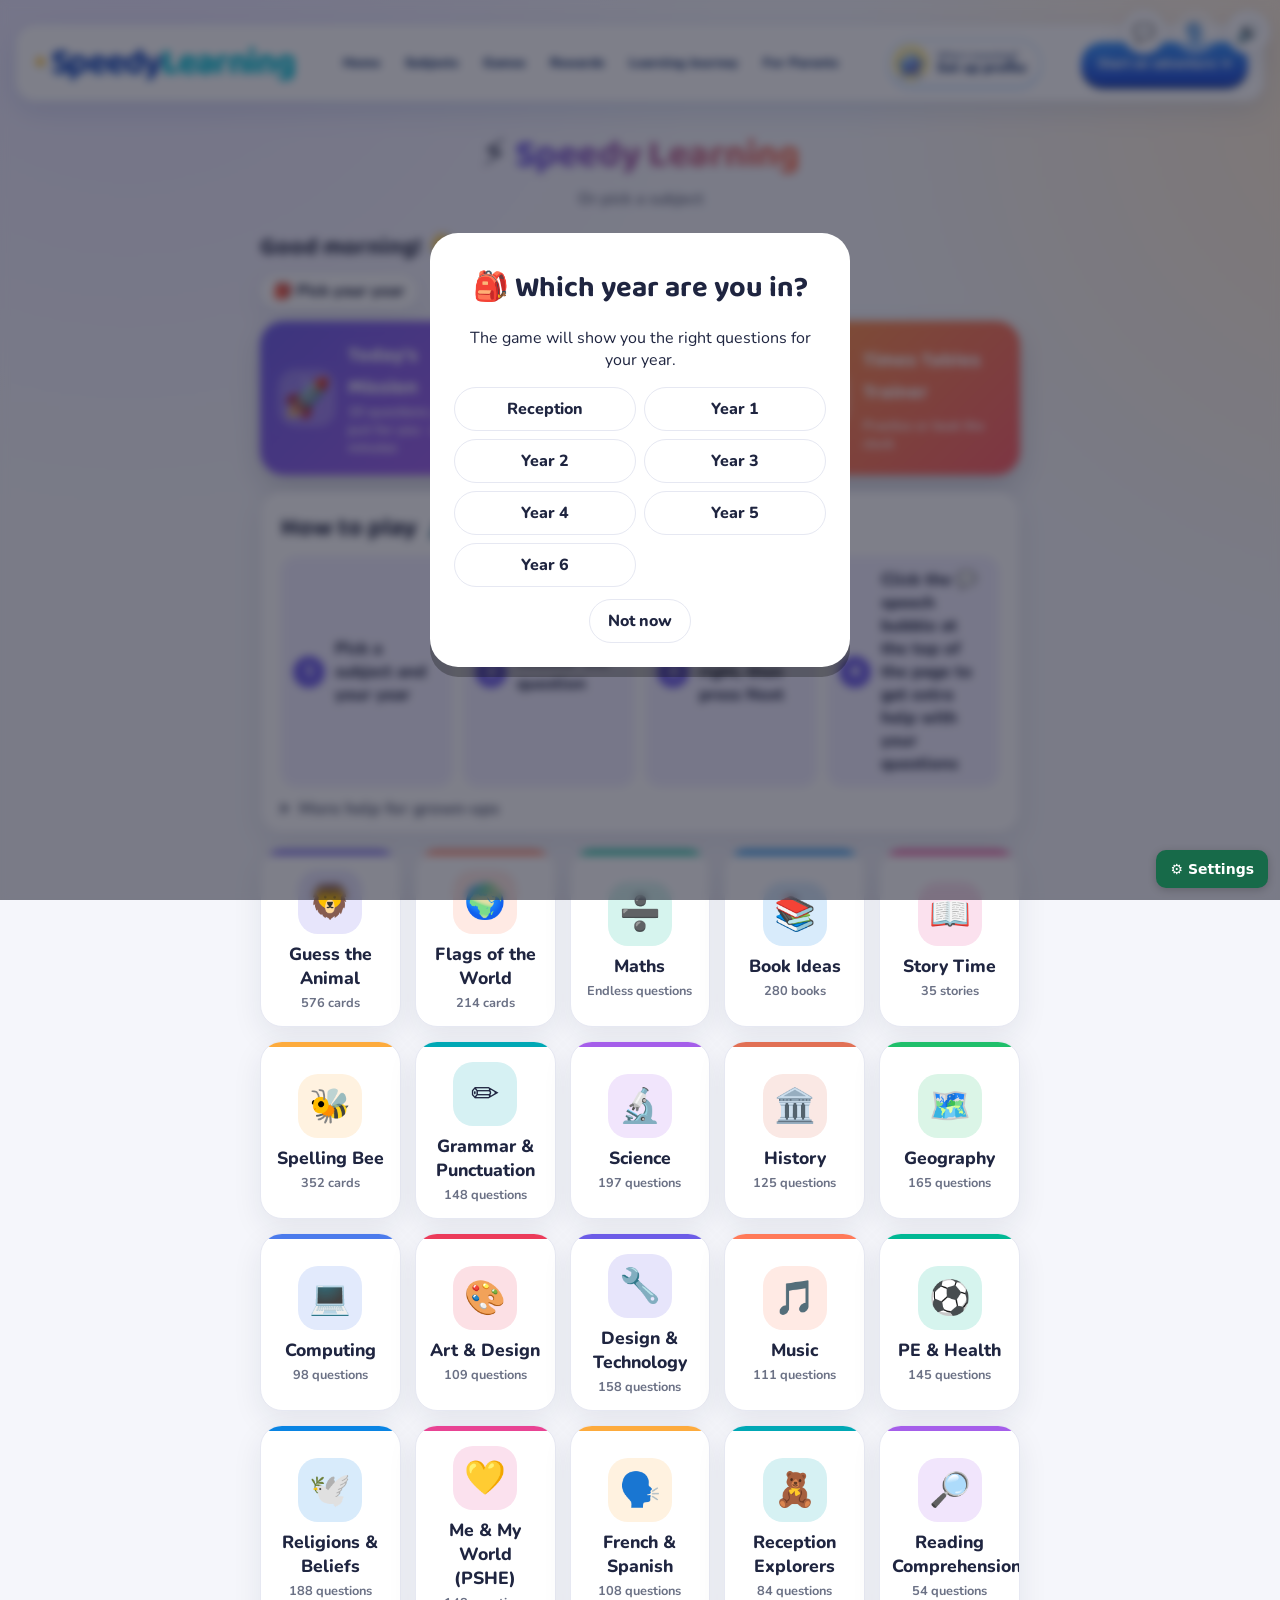
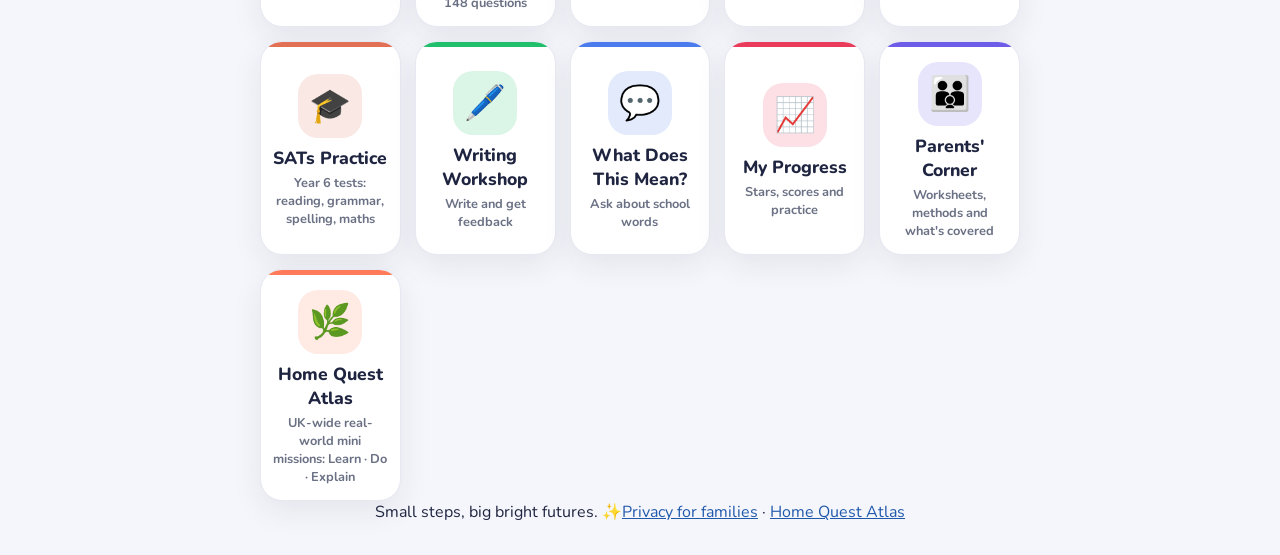
==== commit 945da2fa: "Add kids learner profiles: no email or password, saved on this device - Profile = first name or nick" ====
--- a/index.html
+++ b/index.html
@@ -426,7 +426,7 @@
 <link rel="stylesheet" href="/maths-workspace.css">
 <script src="/maths-methods.js" defer></script>
 <script src="/maths-workspace.js" defer></script>
-<link rel="stylesheet" href="/assets/speedy-world.css"><link rel="stylesheet" href="/assets/speedy-modules.css"><link rel="stylesheet" href="/assets/speedy-journey.css"><link rel="stylesheet" href="/assets/speedy-polish.css"><script src="/assets/speedy-mobile-nav.js" defer></script><script src="/assets/speedy-world.js" defer></script><script src="/assets/speedy-journey.js" defer></script>
+<link rel="stylesheet" href="/assets/speedy-world.css"><link rel="stylesheet" href="/assets/speedy-modules.css"><link rel="stylesheet" href="/assets/speedy-journey.css"><link rel="stylesheet" href="/assets/speedy-polish.css"><link rel="stylesheet" href="/assets/speedy-profiles.css"><script src="/assets/speedy-mobile-nav.js" defer></script><script src="/assets/speedy-world.js" defer></script><script src="/assets/speedy-profiles.js" defer></script><script src="/assets/speedy-journey.js" defer></script>
 </head>
 <body>
 <button class="mute" id="mute" type="button" aria-label="Sound effects on or off">🔊</button>
@@ -2343,12 +2343,13 @@
       <button class="hero tables" id="goTables" type="button"><span class="hIcon">✖️</span><b>Times Tables Trainer</b><small>Practise or beat the clock</small></button>
     </div>`;
   $("goMission").onclick = startMission; $("goGarden").onclick = showGarden; $("goTables").onclick = showTables; $("yearChip").onclick = pickYear;
-  if (!y) setTimeout(pickYear, 300);
+  // While the homepage invites a grown-up to set up a learner profile (which asks for the year too), don't pop up a second question
+  if (!y) { const askYear = () => { if (childYear() || (window.SpeedyProfiles && SpeedyProfiles.welcoming())) return; pickYear(); }; if (document.readyState === "loading") document.addEventListener("DOMContentLoaded", () => setTimeout(askYear, 300)); else setTimeout(askYear, 300); }
 }
 function pickYear() {
   const box = $("yearPick"); box.hidden = false;
   box.innerHTML = `<div class="box"><h2>🎒 Which year are you in?</h2><p>The game will show you the right questions for your year.</p><div class="yearGrid">${YEARS.map(y => `<button class="btn ${childYear() === y ? "" : "ghost"}" data-y="${y}" type="button">${y}</button>`).join("")}</div><button class="btn ghost" id="yearLater" type="button">Not now</button></div>`;
-  box.querySelectorAll("[data-y]").forEach(b => b.onclick = () => { store.set(yearKey(), b.dataset.y); box.hidden = true; try { const j = JSON.parse(localStorage.getItem("speedy-island-journey-v1") || "{}"); j.year = b.dataset.y; localStorage.setItem("speedy-island-journey-v1", JSON.stringify(j)); const sel = document.getElementById("sjYear"); if (sel) { sel.value = b.dataset.y; sel.dispatchEvent(new Event("change")); } } catch (e) {} toast(`🎒 Set to ${b.dataset.y}`); showSubjects(); });
+  box.querySelectorAll("[data-y]").forEach(b => b.onclick = () => { store.set(yearKey(), b.dataset.y); box.hidden = true; try { const jk = "speedy-island-journey-v1|" + player, j = JSON.parse(localStorage.getItem(jk) || "{}"); j.year = b.dataset.y; localStorage.setItem(jk, JSON.stringify(j)); const sel = document.getElementById("sjYear"); if (sel) { sel.value = b.dataset.y; sel.dispatchEvent(new Event("change")); } } catch (e) {} toast(`🎒 Set to ${b.dataset.y}`); showSubjects(); });
   $("yearLater").onclick = () => { box.hidden = true; if (!childYear()) store.set(yearKey(), ""); };
 }
 
@@ -2408,7 +2409,7 @@
   const esc = s => String(s).replace(/&/g, "&amp;").replace(/</g, "&lt;");
   const p = $("progress");
   p.innerHTML = `
-    <div class="panel"><h2>👤 Who's playing?</h2><div class="who" id="who">${players.map(n => `<button class="kid ${n === player ? "on" : ""}" type="button" data-name="${esc(n)}">${esc(n)}</button>`).join("")}<input id="newKid" placeholder="Add a name" maxlength="20"><button class="btn" id="addKid" type="button">Add</button></div></div>
+    <div class="panel"><h2>👤 Who's playing?</h2><div class="who" id="who">${players.map(n => `<button class="kid ${n === player ? "on" : ""}" type="button" data-name="${esc(n)}">${window.SpeedyProfiles ? `<img class="kidFace" src="${SpeedyProfiles.face(SpeedyProfiles.profile(n).buddy)}" alt="">` : ""}${esc(n)}</button>`).join("")}${window.SpeedyProfiles ? `<button class="btn" id="addKid" type="button">＋ Add a learner</button>` : `<input id="newKid" placeholder="Add a name" maxlength="20"><button class="btn" id="addKid" type="button">Add</button>`}</div>${window.SpeedyProfiles ? `<p class="whoNote">🔒 No email or password needed. Each child's profile is saved only on this device. <button class="linkBtn" id="editKids" type="button">Edit profiles</button></p>` : ""}</div>
     <div class="panel"><h2>⭐ ${player === "Me" ? "My" : esc(player) + "'s"} scores</h2><div class="stats">
       <div class="stat"><b>${total}</b><span>questions answered</span></div><div class="stat"><b>${pct}%</b><span>right overall</span></div>
       <div class="stat"><b>${streakN}🔥</b><span>day streak</span></div><div class="stat"><b>${todayN}</b><span>answered today</span></div>
@@ -2423,9 +2424,10 @@
     <div class="panel"><h2>🕑 Recent answers</h2>${log.length ? `<ul class="recent">${log.slice(-10).reverse().map(x => `<li>${x.ok ? "✅" : "❌"} ${esc(x.q.replace(/\n/g, " "))} <small>(${esc((SUBJECTS[x.s] || {title: x.s}).title)})</small></li>`).join("")}</ul>` : "<p>Nothing yet. Let's play!</p>"}
       <p><button class="btn ghost" id="resetKid" type="button">Start ${esc(player)}'s progress again</button> <span id="resetMsg"></span></p></div>`;
   p.hidden = false;
-  p.querySelectorAll(".kid").forEach(b => b.onclick = () => { player = b.dataset.name; store.set("speedy-player", player); showProgress(); });
-  $("addKid").onclick = () => { const n = $("newKid").value.trim().slice(0, 20); if (!n || players.includes(n)) return; players.push(n); saveJSON("speedy-players", players); player = n; store.set("speedy-player", player); showProgress(); };
-  $("newKid").onkeydown = e => { if (e.key === "Enter") $("addKid").click(); };
+  p.querySelectorAll(".kid").forEach(b => b.onclick = () => { if (b.dataset.name === player) return; if (window.SpeedyProfiles) return SpeedyProfiles.switchTo(b.dataset.name, "#progress"); player = b.dataset.name; store.set("speedy-player", player); showProgress(); });
+  if (window.SpeedyProfiles) { $("addKid").onclick = () => SpeedyProfiles.open("add", {returnHash: "#progress"}); $("editKids").onclick = () => SpeedyProfiles.open("manage", {returnHash: "#progress"}); }
+  else { $("addKid").onclick = () => { const n = $("newKid").value.trim().replace(/\|/g, "").slice(0, 20); if (!n || players.includes(n)) return; players.push(n); saveJSON("speedy-players", players); player = n; store.set("speedy-player", player); showProgress(); };
+  $("newKid").onkeydown = e => { if (e.key === "Enter") $("addKid").click(); }; }
   if ($("practise")) $("practise").onclick = () => { const m = loadJSON(missKey(), {}); const cards = Object.values(m).map(x => ({...x.card, subj: x.s, tag: "Practise my mistakes · " + ((SUBJECTS[x.s] || {}).title || "")})); subject = Object.values(m)[0].s; deckName = ""; $("progress").hidden = true; $("writing").hidden = true; $("parents").hidden = true; $("homeHub").hidden = true; $("garden").hidden = true; $("tables").hidden = true; begin(cards.slice(-30)); };
   let armed = false;
   $("resetKid").onclick = () => { if (!armed) { armed = true; $("resetMsg").textContent = "Press again to confirm."; return; } store.set(logKey(), "[]"); store.set(missKey(), "{}"); store.set(dayKey(), "[]"); store.set(doneKey(), "[]"); store.set(`speedy-books|${player}`, "[]"); showProgress(); };
--- a/assets/speedy-profiles.css
+++ b/assets/speedy-profiles.css
@@ -0,0 +1,122 @@
+/* Learner profiles: a name, a buddy and a school year. No email; saved on this device only. */
+.sp-lock,.sp-lock body{overflow:hidden!important}
+
+/* Header chip */
+.sp-chip{display:inline-flex;align-items:center;gap:8px;min-height:46px;max-width:230px;padding:4px 14px 4px 4px;border:2px solid #cfe8ff;border-radius:999px;background:#fff;color:#18356c;font:900 .84rem/1.1 "Nunito",system-ui,sans-serif;cursor:pointer;white-space:nowrap;flex:none;align-self:center;box-shadow:0 3px 0 #d8ebff}
+.sp-chip:hover{border-color:#8cc4ff;background:#f6fbff}
+.sp-chip-face{width:36px;height:36px;border-radius:50%;background:#ffef9b;display:grid;place-items:center;overflow:hidden;flex:none}
+.sp-chip-face img{width:34px;height:34px;object-fit:contain}
+.sp-chip-text{display:flex;flex-direction:column;align-items:flex-start;min-width:0}
+.sp-chip-text small{font-size:.66rem;font-weight:800;color:#566c98}
+.sp-chip-text b{max-width:140px;overflow:hidden;text-overflow:ellipsis;font-weight:900}
+@media(max-width:900px){
+ body .speed-top.sp-has-chip{grid-template-columns:minmax(0,1fr) auto auto!important}
+ .speed-top.sp-has-chip .sp-chip{grid-column:2;grid-row:1}
+ body .speed-top.sp-has-chip .speed-menu-toggle{grid-column:3!important}
+}
+@media(max-width:760px){
+ .sp-chip{padding-right:10px;min-height:42px}
+ .sp-chip-text small{display:none}
+ .sp-chip-text b{max-width:112px}
+}
+@media(max-width:370px){.sp-chip-text b{max-width:74px}}
+
+/* Dialog */
+.sp-overlay{position:fixed;inset:0;z-index:9000;display:grid;place-items:center;padding:14px;background:#0d2a5c8f;-webkit-backdrop-filter:blur(3px);backdrop-filter:blur(3px)}
+.sp-overlay[hidden]{display:none!important}
+.sp-dialog{position:relative;box-sizing:border-box;width:min(660px,100%);max-height:calc(100vh - 28px);max-height:calc(100dvh - 28px);overflow:auto;overscroll-behavior:contain;background:linear-gradient(180deg,#fff 0,#f2f9ff 100%);border:3px solid #fff;border-radius:28px;box-shadow:0 26px 60px #0b2d6b59;padding:28px clamp(16px,4vw,34px) 22px;color:#17366a;font:700 1rem/1.45 "Nunito",system-ui,sans-serif;text-align:left}
+.sp-dialog *{box-sizing:border-box}
+.sp-dialog h2{margin:0 44px 4px 0;font:800 clamp(1.55rem,4.6vw,2.15rem)/1.1 "Baloo 2","Nunito",sans-serif;color:#142b60;letter-spacing:-.02em}
+.sp-dialog h2:focus{outline:none}
+.sp-lead{margin:0 0 18px;color:#4d6391;font-weight:700}
+.sp-close{position:absolute;top:12px;right:12px;width:44px;height:44px;border-radius:50%;border:2px solid #d6e8fb;background:#fff;color:#17366a;font:900 1.05rem "Nunito",sans-serif;cursor:pointer}
+.sp-close:hover{background:#eef7ff}
+
+.sp-grid{display:grid;grid-template-columns:repeat(auto-fill,minmax(128px,1fr));gap:12px}
+.sp-tile{position:relative;display:flex;flex-direction:column;align-items:center;justify-content:flex-start;gap:5px;min-height:152px;padding:14px 8px 12px;border:3px solid #d6e8fb;border-radius:22px;background:#fff;color:inherit;font:inherit;cursor:pointer;box-shadow:0 4px 0 #dceafa;transition:transform .15s,border-color .15s}
+.sp-tile:hover{transform:translateY(-3px);border-color:#8cc4ff}
+.sp-tile.is-on{border-color:#eeba28;background:#fffbe8;box-shadow:0 0 0 3px #ffde67,0 4px 0 #f0cf5d}
+.sp-face{width:80px;height:80px;border-radius:50%;background:#e6f3ff;display:grid;place-items:center;overflow:hidden;flex:none}
+.sp-tile.is-on .sp-face{background:#ffef9b}
+.sp-face img{width:74px;height:74px;object-fit:contain}
+.sp-tile b{max-width:100%;overflow:hidden;text-overflow:ellipsis;white-space:nowrap;font-size:1.06rem;font-weight:900;color:#142b60}
+.sp-tile small{font-size:.78rem;font-weight:800;color:#566c98}
+.sp-add{border-style:dashed;background:#f6fbff;box-shadow:none}
+.sp-plus{font:800 2.7rem/1 "Baloo 2","Nunito",sans-serif;color:#2465de;background:#dcefff}
+
+.sp-safe{margin:18px 0 4px;padding:10px 14px;border-radius:14px;background:#e6f7ed;color:#145a39;font-size:.9rem;font-weight:800}
+.sp-warn{margin:8px 0 0;padding:10px 14px;border-radius:14px;background:#fff3d6;color:#6d4a00;font-size:.88rem}
+.sp-foot{display:flex;justify-content:center;margin-top:10px}
+.sp-link{min-height:44px;padding:8px 6px;border:0;background:none;color:#1d4fc0;font:800 .9rem "Nunito",sans-serif;text-decoration:underline;text-underline-offset:3px;cursor:pointer}
+
+/* Buttons */
+.sp-go{min-height:52px;padding:12px 26px;border:2px solid #fff;border-radius:40px;background:linear-gradient(180deg,#fff879,#ffd53e 74%,#f9a833);color:#1c256d;font:1000 1.05rem "Nunito",sans-serif;box-shadow:0 5px 0 #ebac28,0 8px 16px #ebbd3466;cursor:pointer}
+.sp-go:hover{filter:brightness(1.04)}
+.sp-go:active{transform:translateY(2px);box-shadow:0 3px 0 #ebac28}
+.sp-ghost{min-height:52px;padding:12px 22px;border:2px solid #cfe5fb;border-radius:40px;background:#fff;color:#17366a;font:900 1rem "Nunito",sans-serif;cursor:pointer}
+.sp-ghost:hover{background:#eef7ff}
+
+/* Form */
+.sp-form{display:block}
+.sp-field{display:block}
+.sp-field span,.sp-form legend{display:block;margin-bottom:7px;font-weight:900;font-size:1.02rem;color:#142b60}
+.sp-field input{width:100%;padding:13px 16px;border:3px solid #cfe5fb;border-radius:16px;background:#fff;color:#17366a;font:800 1.15rem "Nunito",sans-serif}
+.sp-field input:focus{outline:none;border-color:#2465de;box-shadow:0 0 0 4px #2465de30}
+.sp-hint{margin:6px 0 0;color:#566c98;font-size:.84rem;font-weight:700}
+.sp-form fieldset{margin:18px 0 0;padding:0;border:0;min-width:0}
+.sp-buddies{display:grid;grid-template-columns:repeat(6,minmax(0,1fr));gap:8px}
+.sp-buddy,.sp-year{position:relative;cursor:pointer;border:3px solid #d6e8fb;background:#fff;font-weight:900;color:#17366a;transition:transform .15s}
+.sp-buddy{display:flex;flex-direction:column;align-items:center;gap:2px;padding:6px 2px 7px;border-radius:18px;font-size:.78rem}
+.sp-buddy img{width:54px;height:58px;object-fit:contain}
+.sp-buddy:hover,.sp-year:hover{transform:translateY(-2px)}
+.sp-buddy.is-on{border-color:#eeba28;background:#ffef9b;box-shadow:0 0 0 2px #ffde67}
+.sp-years{display:flex;flex-wrap:wrap;gap:8px}
+.sp-year{display:inline-flex;align-items:center;min-height:44px;padding:8px 15px;border-radius:999px;font-size:.92rem}
+.sp-year.is-on{border-color:#2465de;background:#2465de;color:#fff}
+.sp-buddy input,.sp-year input{position:absolute;inset:0;width:100%;height:100%;margin:0;opacity:0;cursor:pointer}
+.sp-buddy:focus-within,.sp-year:focus-within{outline:3px solid #2465de;outline-offset:2px}
+.sp-keep{display:flex;gap:10px;align-items:flex-start;margin:18px 0 0;padding:12px 14px;border-radius:14px;background:#eef7ff;font-size:.92rem;cursor:pointer}
+.sp-keep input{width:22px;height:22px;margin:1px 0 0;flex:none;accent-color:#2465de}
+.sp-keep small{font-size:inherit;font-weight:700;color:#4d6391}
+.sp-error{min-height:1.3em;margin:12px 0 0;color:#b3261e;font-weight:900}
+.sp-actions{display:flex;flex-wrap:wrap;gap:10px;margin-top:8px}
+.sp-danger{margin-top:22px;padding-top:16px;border-top:2px dashed #d6e8fb}
+.sp-remove{min-height:44px;padding:8px 16px;border:2px solid #f2c4c0;border-radius:40px;background:#fff;color:#a2261d;font:900 .9rem "Nunito",sans-serif;cursor:pointer}
+.sp-remove:hover{background:#fff1f0}
+.sp-remove-note{margin:8px 0 0;color:#8a2a22;font-size:.86rem;font-weight:800}
+.sp-remove-note:empty{display:none}
+
+/* Homepage welcome */
+.sp-welcome{box-sizing:border-box;width:min(1180px,100%);margin:10px auto 16px;display:grid;grid-template-columns:auto minmax(0,1fr) auto;align-items:center;gap:18px 22px;padding:18px clamp(16px,3vw,28px);border:3px solid #fff;border-radius:26px;background:linear-gradient(120deg,#fffef4,#fff6c9 55%,#ffe9a8);box-shadow:0 10px 26px #c8952b2e;color:#1b2f66;font-family:"Nunito",system-ui,sans-serif}
+.sp-welcome-crew{display:flex}
+.sp-welcome-crew img{width:62px;height:66px;object-fit:contain;margin-left:-14px;filter:drop-shadow(0 4px 4px #8a5a0022)}
+.sp-welcome-crew img:first-child{margin-left:0}
+.sp-welcome h2{margin:0 0 3px;font:800 clamp(1.35rem,2.6vw,1.75rem)/1.12 "Baloo 2","Nunito",sans-serif;color:#142b60}
+.sp-welcome p{margin:0;font-size:.97rem;font-weight:700;line-height:1.45}
+.sp-welcome-actions{display:flex;flex-wrap:wrap;gap:10px;justify-content:flex-end}
+/* clear the floating help and sound buttons on wide screens */
+@media(min-width:821px){.sp-welcome{margin-top:48px}}
+@media(max-width:820px){
+ .sp-welcome{grid-template-columns:minmax(0,1fr);text-align:center;gap:10px;padding:16px 14px}
+ .sp-welcome-crew{justify-content:center}
+ .sp-welcome-actions{justify-content:center}
+ .sp-welcome-actions button{flex:1 1 140px}
+}
+@media(max-width:520px){
+ .sp-buddies{grid-template-columns:repeat(3,minmax(0,1fr))}
+ .sp-grid{grid-template-columns:repeat(2,minmax(0,1fr))}
+ .sp-tile{min-height:138px}
+ .sp-face{width:68px;height:68px}
+ .sp-face img{width:62px;height:62px}
+ .sp-actions button{flex:1 1 auto}
+}
+
+.sp-chip:focus-visible,.sp-tile:focus-visible,.sp-go:focus-visible,.sp-ghost:focus-visible,.sp-link:focus-visible,.sp-close:focus-visible,.sp-remove:focus-visible{outline:3px solid #ffb21f;outline-offset:3px}
+@media(prefers-reduced-motion:reduce){.sp-tile,.sp-buddy,.sp-year{transition:none}.sp-tile:hover,.sp-buddy:hover,.sp-year:hover{transform:none}}
+@media print{.sp-chip,.sp-welcome,.sp-overlay{display:none!important}}
+
+/* My Progress: "Who's playing?" */
+.who .kid{display:inline-flex;align-items:center;gap:6px}
+.who .kid .kidFace{width:30px;height:30px;object-fit:contain;margin:-5px 0 -5px -6px}
+.whoNote{margin:12px 0 0;font-size:.9rem;font-weight:700;color:#4d6391}
+.whoNote .linkBtn{min-height:36px;padding:4px 2px;border:0;background:none;color:#1d4fc0;font:inherit;font-weight:900;text-decoration:underline;text-underline-offset:3px;cursor:pointer}
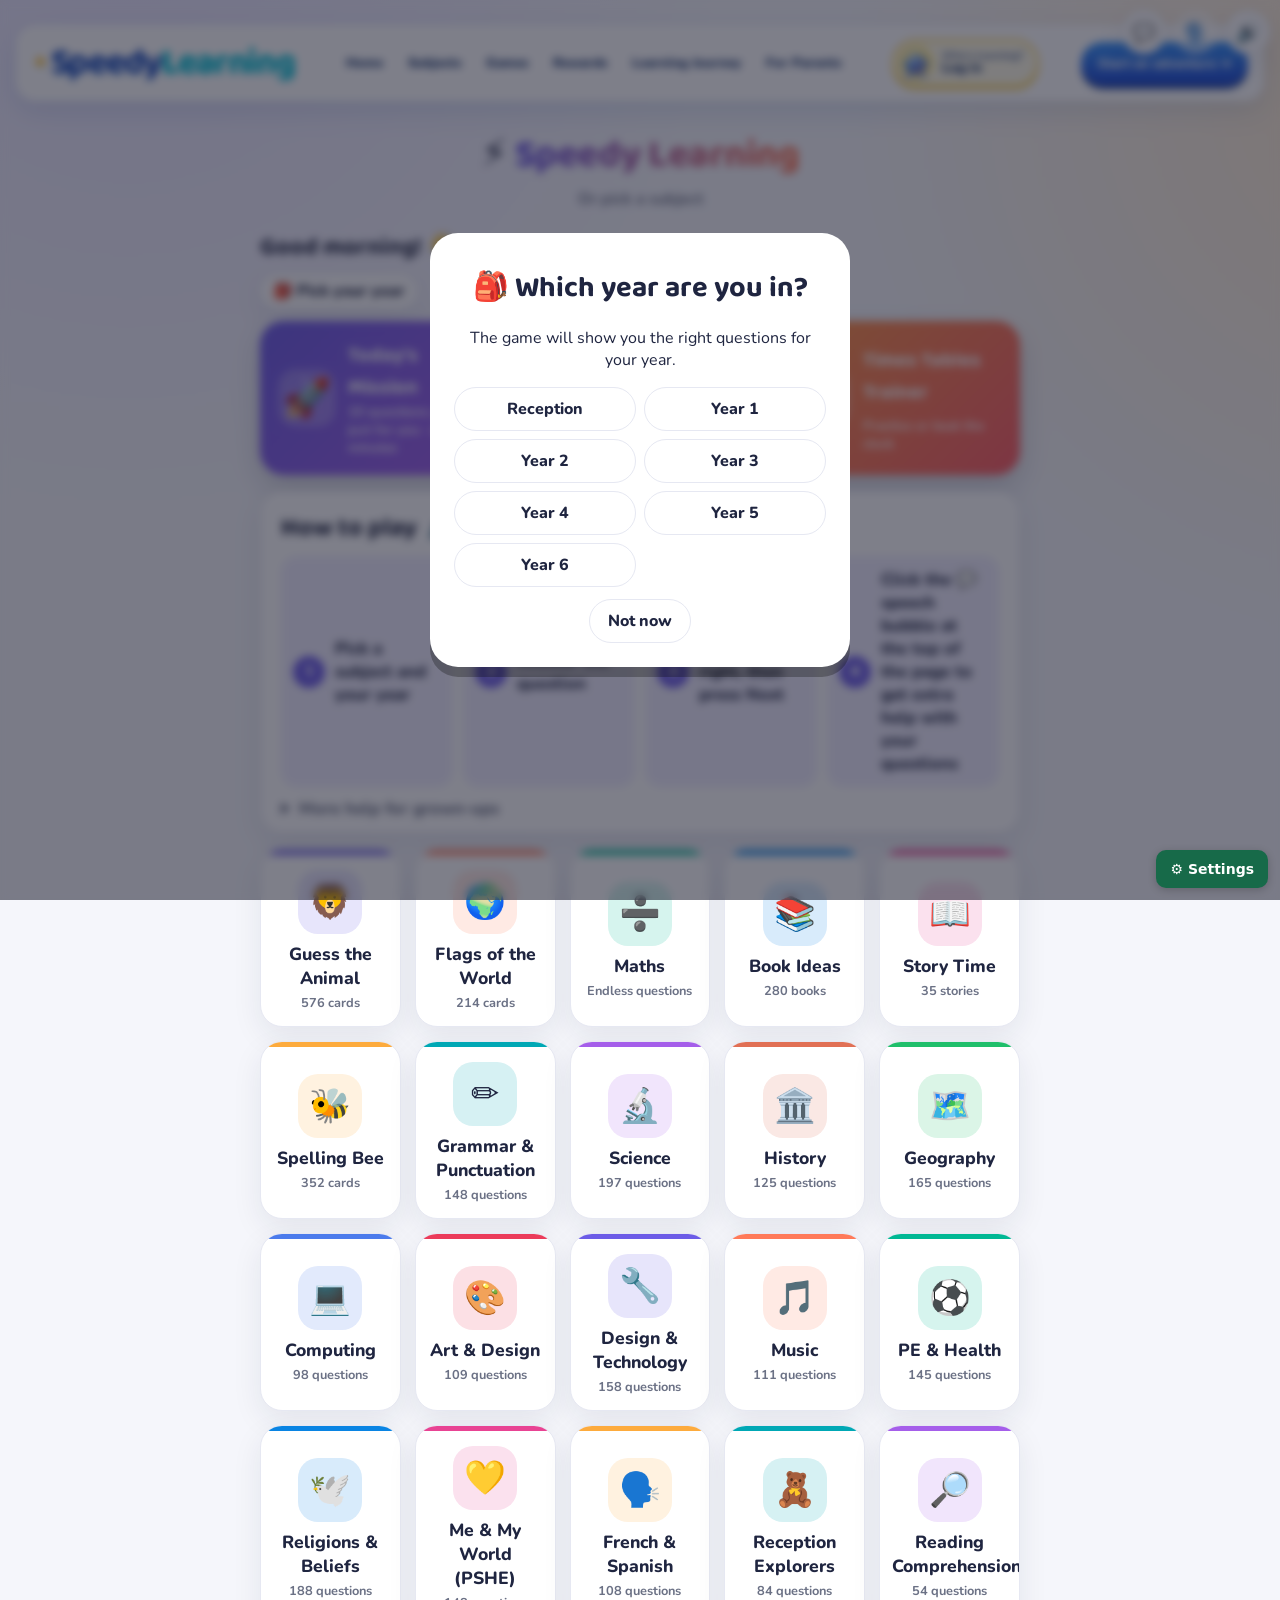
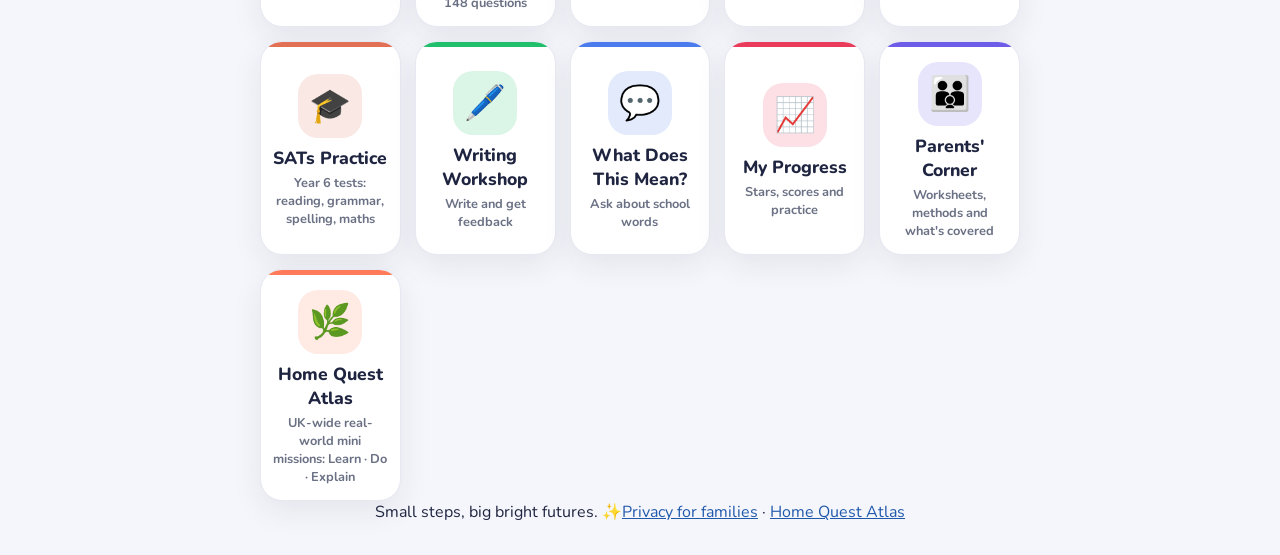
==== commit a6613237: "Add logins with a username and 4-digit PIN, and a friendlier My Progress Logins (no email): - Each c" ====
--- a/index.html
+++ b/index.html
@@ -426,7 +426,7 @@
 <link rel="stylesheet" href="/maths-workspace.css">
 <script src="/maths-methods.js" defer></script>
 <script src="/maths-workspace.js" defer></script>
-<link rel="stylesheet" href="/assets/speedy-world.css"><link rel="stylesheet" href="/assets/speedy-modules.css"><link rel="stylesheet" href="/assets/speedy-journey.css"><link rel="stylesheet" href="/assets/speedy-polish.css"><link rel="stylesheet" href="/assets/speedy-profiles.css"><script src="/assets/speedy-mobile-nav.js" defer></script><script src="/assets/speedy-world.js" defer></script><script src="/assets/speedy-profiles.js" defer></script><script src="/assets/speedy-journey.js" defer></script>
+<link rel="stylesheet" href="/assets/speedy-world.css"><link rel="stylesheet" href="/assets/speedy-modules.css"><link rel="stylesheet" href="/assets/speedy-journey.css"><link rel="stylesheet" href="/assets/speedy-polish.css"><link rel="stylesheet" href="/assets/speedy-profiles.css"><link rel="stylesheet" href="/assets/speedy-tracker.css"><script src="/assets/speedy-mobile-nav.js" defer></script><script src="/assets/speedy-world.js" defer></script><script src="/assets/speedy-profiles.js" defer></script><script src="/assets/speedy-journey.js" defer></script>
 </head>
 <body>
 <button class="mute" id="mute" type="button" aria-label="Sound effects on or off">🔊</button>
@@ -2399,38 +2399,117 @@
   const log = loadJSON(logKey(), []), days = loadJSON(dayKey(), []), miss = loadJSON(missKey(), {}), done = loadJSON(doneKey(), []), booksSeen = loadJSON(`speedy-books|${player}`, []);
   const total = log.length, right = log.filter(x => x.ok).length, pct = total ? Math.round(right / total * 100) : 0;
   const bySubject = {}; for (const x of log) { const b = bySubject[x.s] ||= {n: 0, ok: 0}; b.n++; b.ok += x.ok; }
-  const byTopic = {}; for (const x of log) { const key = `${(SUBJECTS[x.s] || {title: x.s}).title} · ${x.topic || x.d}`; const b = byTopic[key] ||= {n: 0, ok: 0}; b.n++; b.ok += x.ok; }
-  const weak = Object.entries(byTopic).filter(([, b]) => b.n >= 5).map(([k, b]) => [k, Math.round(b.ok / b.n * 100), b.n]).filter(x => x[1] < 80).sort((a, b) => a[1] - b[1]).slice(0, 6);
-  const strong = Object.entries(byTopic).filter(([, b]) => b.n >= 5).map(([k, b]) => [k, Math.round(b.ok / b.n * 100)]).sort((a, b) => b[1] - a[1]).slice(0, 3);
-  const bests = store.keys().filter(key => key && key.startsWith("speedy-best|"));
-  const streakN = streakDays(days), todayN = log.filter(x => new Date(x.t).toISOString().slice(0, 10) === today()).length;
-  const BADGES = [["🌱", "First answer", total >= 1], ["⭐", "50 answers", total >= 50], ["🌟", "500 answers", total >= 500], ["🏆", "2,000 answers", total >= 2000], ["🔥", "3-day streak", streakN >= 3], ["🚀", "7-day streak", streakN >= 7], ["🎯", "90% in a subject (20+ answers)", Object.values(bySubject).some(b => b.n >= 20 && b.ok / b.n >= .9)], ["🗺️", "Tried 8 subjects", Object.keys(bySubject).length >= 8], ["🎓", "Did a SATs test", !!bySubject.sats], ["🧹", "Cleared all mistakes", total >= 20 && !Object.keys(miss).length], ["📖", "Finished a story", done.some(x => /^Story Time/.test(x.what))], ["🖊️", "Did a writing task", done.some(x => /^Writing/.test(x.what))], ["🏁", "Finished 10 sections", done.length >= 10]];
-  const week = Array.from({length: 7}, (_, k) => { const d = new Date(); d.setDate(d.getDate() - 6 + k); const key = d.toISOString().slice(0, 10); return [d.toLocaleDateString("en-GB", {weekday: "short"}), log.filter(x => new Date(x.t).toISOString().slice(0, 10) === key).length]; });
-  const esc = s => String(s).replace(/&/g, "&amp;").replace(/</g, "&lt;");
+  const byTopic = {}; for (const x of log) { const t = x.topic || x.d; if (!t) continue; const b = byTopic[x.s + "|" + t] ||= {s: x.s, topic: t, n: 0, ok: 0}; b.n++; b.ok += x.ok; }
+  const rate = b => Math.round(b.ok / b.n * 100);
+  const weak = Object.values(byTopic).filter(b => b.n >= 5 && b.ok / b.n < .8).sort((a, b) => a.ok / a.n - b.ok / b.n).slice(0, 6);
+  const strong = Object.values(byTopic).filter(b => b.n >= 5).sort((a, b) => b.ok / b.n - a.ok / a.n).slice(0, 3);
+  const streakN = streakDays(days), todayN = log.filter(x => new Date(x.t).toISOString().slice(0, 10) === today()).length, missN = Object.keys(miss).length;
+    const BADGES = [["🌱", "First answer", total >= 1], ["⭐", "50 answers", total >= 50], ["🌟", "500 answers", total >= 500], ["🏆", "2,000 answers", total >= 2000], ["🔥", "3-day streak", streakN >= 3], ["🚀", "7-day streak", streakN >= 7], ["🎯", "90% in a subject (20+ answers)", Object.values(bySubject).some(b => b.n >= 20 && b.ok / b.n >= .9)], ["🗺️", "Tried 8 subjects", Object.keys(bySubject).length >= 8], ["🎓", "Did a SATs test", !!bySubject.sats], ["🧹", "Cleared all mistakes", total >= 20 && !Object.keys(miss).length], ["📖", "Finished a story", done.some(x => /^Story Time/.test(x.what))], ["🖊️", "Did a writing task", done.some(x => /^Writing/.test(x.what))], ["🏁", "Finished 10 sections", done.length >= 10]];
+  const esc = s => String(s).replace(/&/g, "&amp;").replace(/</g, "&lt;").replace(/"/g, "&quot;");
+  const subj = s => SUBJECTS[s] || {title: String(s).replace(/^./, c => c.toUpperCase()), icon: "📘"};
+  const topicName = b => `${subj(b.s).title} · ${b.topic}`;
+  // Levels: each one needs a few more right answers than the last (10, 30, 60, 100, 150…)
+  let level = 1; while (right >= 5 * (level + 1) * level) level++;
+  const lvFrom = 5 * level * (level - 1), lvTo = 5 * (level + 1) * level, lvPct = Math.round((right - lvFrom) / (lvTo - lvFrom) * 100);
+  const rank = [[20, "Legend"], [15, "Champion"], [10, "Super Star"], [7, "Star Learner"], [5, "Adventurer"], [3, "Explorer"], [1, "Rookie"]].find(([n]) => level >= n)[1];
+  const GOAL = 20, goalPct = Math.min(100, Math.round(todayN / GOAL * 100));
+  const prof = window.SpeedyProfiles ? SpeedyProfiles.profile(player) : {buddy: "dash", account: false};
+  const face = window.SpeedyProfiles ? SpeedyProfiles.face(prof.buddy) : "/assets/mascot-dash.svg";
+  const guest = !prof.account;
+  const week = Array.from({length: 7}, (_, k) => { const d = new Date(); d.setDate(d.getDate() - 6 + k); const key = d.toISOString().slice(0, 10); return {label: k === 6 ? "Today" : d.toLocaleDateString("en-GB", {weekday: "short"}), played: days.includes(key) || log.some(x => new Date(x.t).toISOString().slice(0, 10) === key), today: k === 6}; });
+  const earned = BADGES.filter(b => b[2]);
+  const goals = [[50, "⭐", "50 answers", total], [500, "🌟", "500 answers", total], [2000, "🏆", "2,000 answers", total], [3, "🔥", "3-day streak", streakN], [7, "🚀", "7-day streak", streakN], [10, "🏁", "Finished 10 sections", done.length]]
+    .filter(g => g[3] < g[0]).sort((a, b) => b[3] / b[0] - a[3] / a[0]);
+  const nextBadge = goals[0];
+  const TRY = ["maths", "spelling", "stories", "science", "grammar", "animals", "flags", "geography", "history"].filter(s => SUBJECTS[s] && !bySubject[s]);
+  const step = !total ? {icon: "🚀", title: "Start Today's Mission", text: "A few quick questions picked just for you.", btn: "Let's go!", act: "mission"}
+    : missN ? {icon: "🔁", title: `Fix ${missN} tricky question${missN === 1 ? "" : "s"}`, text: "Get each one right twice and it disappears from this list.", btn: "Practise now", act: "practise"}
+    : weak[0] ? {icon: "💪", title: `Practise ${topicName(weak[0])}`, text: `You've got ${rate(weak[0])}% right so far. A bit more practice will make it easier!`, btn: "Practise", act: "subject:" + weak[0].s}
+    : todayN < GOAL ? {icon: "🚀", title: "Do Today's Mission", text: `${GOAL - todayN} more answers to reach today's goal.`, btn: "Let's go!", act: "mission"}
+    : TRY[0] ? {icon: "🧭", title: `Try ${subj(TRY[0]).title}`, text: "You've smashed today's goal. Fancy something new?", btn: "Explore", act: "subject:" + TRY[0]}
+    : {icon: "🎉", title: "Brilliant work today!", text: "You've reached today's goal. Come back tomorrow to keep your streak going.", btn: "Play more", act: "home"};
+  const stars = b => b.n < 5 ? 0 : b.ok / b.n >= .9 ? 3 : b.ok / b.n >= .75 ? 2 : 1;
+  const starWord = ["Just started", "Keep practising", "Doing well", "Super star!"];
+  const subjects = Object.entries(bySubject).sort((a, b) => b[1].n - a[1].n);
   const p = $("progress");
-  p.innerHTML = `
-    <div class="panel"><h2>👤 Who's playing?</h2><div class="who" id="who">${players.map(n => `<button class="kid ${n === player ? "on" : ""}" type="button" data-name="${esc(n)}">${window.SpeedyProfiles ? `<img class="kidFace" src="${SpeedyProfiles.face(SpeedyProfiles.profile(n).buddy)}" alt="">` : ""}${esc(n)}</button>`).join("")}${window.SpeedyProfiles ? `<button class="btn" id="addKid" type="button">＋ Add a learner</button>` : `<input id="newKid" placeholder="Add a name" maxlength="20"><button class="btn" id="addKid" type="button">Add</button>`}</div>${window.SpeedyProfiles ? `<p class="whoNote">🔒 No email or password needed. Each child's profile is saved only on this device. <button class="linkBtn" id="editKids" type="button">Edit profiles</button></p>` : ""}</div>
-    <div class="panel"><h2>⭐ ${player === "Me" ? "My" : esc(player) + "'s"} scores</h2><div class="stats">
-      <div class="stat"><b>${total}</b><span>questions answered</span></div><div class="stat"><b>${pct}%</b><span>right overall</span></div>
-      <div class="stat"><b>${streakN}🔥</b><span>day streak</span></div><div class="stat"><b>${todayN}</b><span>answered today</span></div>
-      <div class="stat"><b>${Object.keys(miss).length}</b><span>to practise</span></div><div class="stat"><b>${done.length}</b><span>sections finished</span></div><div class="stat"><b>${booksSeen.length}</b><span>books explored</span></div></div></div>
-    ${!canStore ? `<div class="panel warn"><b>⚠️ This browser isn't saving progress.</b> Progress is kept while this page is open, but will be lost when it's closed. Open the game in a normal browser window (not a private window or preview) to keep it.</div>` : ""}
-    <div class="panel"><h2>🏁 Finished sections</h2>${done.length ? `<ul class="recent">${done.slice(-12).reverse().map(x => `<li>${"⭐".repeat(x.stars || 0)}${"☆".repeat(3 - (x.stars || 0))} <b>${esc(x.what)}</b> · ${esc(x.detail)} <small>${new Date(x.t).toLocaleDateString("en-GB", {day: "numeric", month: "short"})}</small></li>`).join("")}</ul>` : "<p>When you finish a quiz, maths or spelling deck, a story, a writing task or a SATs paper, it appears here with your stars.</p>"}</div>
-    <div class="panel"><h2>🔁 Practise my mistakes</h2><p>${Object.keys(miss).length ? `There are ${Object.keys(miss).length} questions to try again. Each one stays here until it's been answered right twice.` : "No mistakes to practise. Brilliant!"}</p>${Object.keys(miss).length ? `<button class="btn" id="practise" type="button">Practise now</button>` : ""}</div>
-    <div class="panel"><h2>📅 This week</h2><div class="week">${week.map(([d, n]) => `<div class="day"><i class="${n ? "on" : ""}">${n || ""}</i>${d}</div>`).join("")}</div></div>
-    <div class="panel"><h2>📚 Subjects</h2>${Object.keys(bySubject).length ? `<div class="bars">${Object.entries(bySubject).sort((a, b) => b[1].n - a[1].n).map(([s, b], k) => { const v = Math.round(b.ok / b.n * 100); return `<div class="barRow"><span>${esc((SUBJECTS[s] || {title: s}).title)}</span><div class="track" title="${b.ok} of ${b.n} right"><div class="fill" style="width:${v}%;background:${SUBJECT_COLOURS[k % 8]}"></div></div><span class="pct">${v}%</span></div>`; }).join("")}</div>` : "<p>Play any quiz, maths, spelling or SATs deck and your scores appear here.</p>"}</div>
-    <div class="panel"><h2>💪 Topics to work on</h2>${weak.length ? `<ol class="weak">${weak.map(([k, v, n]) => `<li>${esc(k)}: <b>${v}%</b> (${n} answers)</li>`).join("")}</ol>` : (Object.values(byTopic).some(b => b.n >= 5) ? "<p>Nothing to worry about: every topic you've tried is 80% or better. 🎉</p>" : "<p>Answer at least 5 questions in a topic to see which ones need more practice.</p>")}${strong.length ? `<p>🌟 Best topics: ${strong.map(([k, v]) => `${esc(k)} (${v}%)`).join(", ")}</p>` : ""}</div>
-    <div class="panel"><h2>🏅 Badges</h2><div class="badges">${BADGES.map(([i, t, on]) => `<span class="badge ${on ? "" : "off"}" title="${esc(t)}">${i} ${esc(t)}</span>`).join("")}</div></div>
-    <div class="panel"><h2>🕑 Recent answers</h2>${log.length ? `<ul class="recent">${log.slice(-10).reverse().map(x => `<li>${x.ok ? "✅" : "❌"} ${esc(x.q.replace(/\n/g, " "))} <small>(${esc((SUBJECTS[x.s] || {title: x.s}).title)})</small></li>`).join("")}</ul>` : "<p>Nothing yet. Let's play!</p>"}
-      <p><button class="btn ghost" id="resetKid" type="button">Start ${esc(player)}'s progress again</button> <span id="resetMsg"></span></p></div>`;
+  p.innerHTML = `<div class="trk">
+    <section class="trk-hero">
+      <img class="trk-face" src="${face}" alt="">
+      <div class="trk-hello">
+        <h2>${guest ? "Hi there!" : `Hi ${esc(player)}!`}</h2>
+        <p class="trk-level"><span class="trk-badge">Level ${level}</span> <b>${rank}</b></p>
+        <div class="trk-bar" role="progressbar" aria-label="Progress to level ${level + 1}" aria-valuemin="0" aria-valuemax="100" aria-valuenow="${lvPct}"><i style="width:${Math.max(4, lvPct)}%"></i></div>
+        <p class="trk-small">${lvTo - right} more right answer${lvTo - right === 1 ? "" : "s"} to reach Level ${level + 1}</p>
+      </div>
+      ${window.SpeedyProfiles ? `<button class="trk-switch" type="button" data-act="switch">${guest ? "🔑 Log in" : "🔄 Switch learner"}</button>` : ""}
+    </section>
+    ${guest && window.SpeedyProfiles ? `<section class="trk-note"><p>💾 <b>Make a login to keep this progress safe</b> and carry on on any device. Just a username and a 4-number PIN, no email.</p><button class="trk-go small" type="button" data-act="signup">Make a login</button></section>` : ""}
+    ${!canStore ? `<section class="trk-note warn"><p><b>⚠️ This browser isn't saving progress.</b> It's kept while this page is open, but will be lost when it's closed. Open SpeedyLearning in a normal browser window (not a private window) to keep it.</p></section>` : ""}
+    <div class="trk-today">
+      <section class="trk-tile">
+        <div class="trk-ring" style="--p:${goalPct}" role="img" aria-label="${todayN} of ${GOAL} answers today"><b>${todayN}</b><small>of ${GOAL}</small></div>
+        <div><h3>Today's goal</h3><p>${todayN >= GOAL ? "Goal reached! 🎉" : `${GOAL - todayN} more answer${GOAL - todayN === 1 ? "" : "s"} to go`}</p></div>
+      </section>
+      <section class="trk-tile">
+        <div class="trk-big">🔥<b>${streakN}</b></div>
+        <div><h3>${streakN === 1 ? "1 day" : `${streakN} days`} in a row</h3><p>${week[6].played ? "You've played today. Keep it up!" : streakN ? "Play today to keep your streak!" : "Play today to start a streak!"}</p></div>
+      </section>
+      <section class="trk-tile">
+        <div class="trk-big">⭐<b>${right.toLocaleString("en-GB")}</b></div>
+        <div><h3>Right answers</h3><p>${total ? `${pct}% right overall` : "Answer questions to collect stars"}</p></div>
+      </section>
+    </div>
+    <section class="trk-card">
+      <h3>📅 This week</h3>
+      <ol class="trk-week">${week.map(d => `<li class="${d.played ? "on" : ""} ${d.today ? "today" : ""}"><span aria-hidden="true">${d.played ? "⭐" : ""}</span><small>${d.label}</small><em class="sr">${d.played ? "played" : "not played"}</em></li>`).join("")}</ol>
+    </section>
+    <section class="trk-next">
+      <div class="trk-next-icon" aria-hidden="true">${step.icon}</div>
+      <div><p class="trk-eyebrow">Your next step</p><h3>${esc(step.title)}</h3><p>${esc(step.text)}</p></div>
+      <button class="trk-go" type="button" data-act="${step.act}">${step.btn} ➜</button>
+    </section>
+    <section class="trk-card">
+      <h3>📚 My subjects</h3>
+      ${subjects.length ? `<div class="trk-subjects">${subjects.map(([s, b]) => { const n = stars(b); return `<button class="trk-subject" type="button" data-act="subject:${esc(s)}"><span class="trk-subject-icon" aria-hidden="true">${subj(s).icon || "📘"}</span><b>${esc(subj(s).title)}</b><span class="trk-stars" aria-label="${n} of 3 stars">${"★".repeat(n)}<i>${"★".repeat(3 - n)}</i></span><small>${starWord[n]} · ${b.n} answer${b.n === 1 ? "" : "s"}</small><span class="trk-mini"><i style="width:${rate(b)}%"></i></span><span class="trk-play">Practise ➜</span></button>`; }).join("")}</div>` : `<p>Play any subject and it will appear here with your stars.</p>`}
+      ${TRY.length && subjects.length ? `<p class="trk-try">Not tried yet: ${TRY.slice(0, 3).map(s => `<button class="trk-chip" type="button" data-act="subject:${s}">${subj(s).icon} ${esc(subj(s).title)}</button>`).join(" ")}</p>` : ""}
+    </section>
+    <section class="trk-card">
+      <h3>🏅 Badges <small>${earned.length} of ${BADGES.length}</small></h3>
+      ${nextBadge ? `<div class="trk-nextbadge"><span class="trk-nb-icon" aria-hidden="true">${nextBadge[1]}</span><div><b>Next badge: ${nextBadge[2]}</b><div class="trk-mini big"><i style="width:${Math.round(nextBadge[3] / nextBadge[0] * 100)}%"></i></div><small>${(nextBadge[0] - nextBadge[3]).toLocaleString("en-GB")} more to go</small></div></div>` : ""}
+      <div class="trk-badges">${BADGES.map(([i, t, on]) => `<span class="trk-b ${on ? "on" : ""}" title="${esc(t)}"><span aria-hidden="true">${on ? i : "🔒"}</span>${esc(t)}<em class="sr">${on ? " (earned)" : " (not yet)"}</em></span>`).join("")}</div>
+    </section>
+    ${done.length ? `<section class="trk-card"><h3>🏁 Finished recently</h3><ul class="trk-done">${done.slice(-5).reverse().map(x => `<li><span class="trk-stars" aria-label="${x.stars || 0} of 3 stars">${"★".repeat(x.stars || 0)}<i>${"★".repeat(3 - (x.stars || 0))}</i></span> <b>${esc(x.what)}</b> <small>${esc(x.detail)} · ${new Date(x.t).toLocaleDateString("en-GB", {day: "numeric", month: "short"})}</small></li>`).join("")}</ul></section>` : ""}
+    <details class="trk-grown">
+      <summary>For grown-ups: detailed report</summary>
+      <div class="trk-grown-body">
+        <div class="trk-stats"><span><b>${total.toLocaleString("en-GB")}</b> questions answered</span><span><b>${pct}%</b> right overall</span><span><b>${missN}</b> to practise</span><span><b>${done.length}</b> sections finished</span><span><b>${booksSeen.length}</b> books explored</span><span><b>${earned.length}</b> badges</span></div>
+        ${subjects.length ? `<h4>Subjects</h4><table class="trk-table"><thead><tr><th scope="col">Subject</th><th scope="col">Answers</th><th scope="col">Right</th></tr></thead><tbody>${subjects.map(([s, b]) => `<tr><td>${esc(subj(s).title)}</td><td>${b.n}</td><td>${rate(b)}%</td></tr>`).join("")}</tbody></table>` : ""}
+        <h4>Topics to work on</h4>${weak.length ? `<ol>${weak.map(b => `<li>${esc(topicName(b))}: <b>${rate(b)}%</b> (${b.n} answers)</li>`).join("")}</ol>` : `<p>${Object.values(byTopic).some(b => b.n >= 5) ? "Nothing to worry about: every topic tried is 80% or better. 🎉" : "Answer at least 5 questions in a topic to see which ones need more practice."}</p>`}
+        ${strong.length ? `<p>🌟 Best topics: ${strong.map(b => `${esc(topicName(b))} (${rate(b)}%)`).join(", ")}</p>` : ""}
+        <h4>Recent answers</h4>${log.length ? `<ul class="trk-recent">${log.slice(-10).reverse().map(x => `<li>${x.ok ? "✅" : "❌"} ${esc(String(x.q || "").replace(/\n/g, " "))} <small>(${esc(subj(x.s).title)})</small></li>`).join("")}</ul>` : "<p>Nothing yet.</p>"}
+        <p class="trk-reset"><button class="btn ghost" id="resetKid" type="button">Start ${guest ? "this device's" : esc(player) + "'s"} progress again</button> <span id="resetMsg" role="status"></span></p>
+      </div>
+    </details>
+  </div>`;
   p.hidden = false;
-  p.querySelectorAll(".kid").forEach(b => b.onclick = () => { if (b.dataset.name === player) return; if (window.SpeedyProfiles) return SpeedyProfiles.switchTo(b.dataset.name, "#progress"); player = b.dataset.name; store.set("speedy-player", player); showProgress(); });
-  if (window.SpeedyProfiles) { $("addKid").onclick = () => SpeedyProfiles.open("add", {returnHash: "#progress"}); $("editKids").onclick = () => SpeedyProfiles.open("manage", {returnHash: "#progress"}); }
-  else { $("addKid").onclick = () => { const n = $("newKid").value.trim().replace(/\|/g, "").slice(0, 20); if (!n || players.includes(n)) return; players.push(n); saveJSON("speedy-players", players); player = n; store.set("speedy-player", player); showProgress(); };
-  $("newKid").onkeydown = e => { if (e.key === "Enter") $("addKid").click(); }; }
-  if ($("practise")) $("practise").onclick = () => { const m = loadJSON(missKey(), {}); const cards = Object.values(m).map(x => ({...x.card, subj: x.s, tag: "Practise my mistakes · " + ((SUBJECTS[x.s] || {}).title || "")})); subject = Object.values(m)[0].s; deckName = ""; $("progress").hidden = true; $("writing").hidden = true; $("parents").hidden = true; $("homeHub").hidden = true; $("garden").hidden = true; $("tables").hidden = true; begin(cards.slice(-30)); };
+  const hideAll = () => { $("progress").hidden = true; $("writing").hidden = true; $("parents").hidden = true; $("homeHub").hidden = true; $("garden").hidden = true; $("tables").hidden = true; };
+  const act = a => {
+    if (a === "switch") return window.SpeedyProfiles && SpeedyProfiles.open(guest ? "pick" : "pick", {returnHash: "#progress"});
+    if (a === "signup") return window.SpeedyProfiles && SpeedyProfiles.open("signup", {returnHash: "#progress"});
+    if (a === "home") return showSubjects();
+    if (a === "mission") { hideAll(); return startMission(); }
+    if (a === "practise") { const m = loadJSON(missKey(), {}); const cards = Object.values(m).map(x => ({...x.card, subj: x.s, tag: "Practise my mistakes · " + ((SUBJECTS[x.s] || {}).title || "")})); if (!cards.length) return showProgress(); subject = Object.values(m)[0].s; deckName = ""; hideAll(); return begin(cards.slice(-30)); }
+    if (a.startsWith("subject:")) { const s = a.slice(8); window.scrollTo({top: 0}); if (s === "garden") return showGarden(); if (s === "tables") return showTables(); if (s === "mission") { hideAll(); return startMission(); } if (SUBJECTS[s]) return showDecks(s); return showSubjects(); }
+  };
+  p.querySelectorAll("[data-act]").forEach(b => b.onclick = () => act(b.dataset.act));
   let armed = false;
-  $("resetKid").onclick = () => { if (!armed) { armed = true; $("resetMsg").textContent = "Press again to confirm."; return; } store.set(logKey(), "[]"); store.set(missKey(), "{}"); store.set(dayKey(), "[]"); store.set(doneKey(), "[]"); store.set(`speedy-books|${player}`, "[]"); showProgress(); };
+  $("resetKid").onclick = async () => {
+    if (!armed) { armed = true; $("resetMsg").textContent = "This clears answers, streaks and finished sections. Press again to confirm."; return; }
+    $("resetKid").disabled = true;
+    if (window.SpeedyProfiles && SpeedyProfiles.isAccount(player)) { const r = await SpeedyProfiles.resetProgress(player); if (r && r.error) { $("resetKid").disabled = false; armed = false; $("resetMsg").textContent = "Couldn't reach SpeedyLearning to clear the saved copy. Check the internet and try again."; return; } }
+    else { store.set(logKey(), "[]"); store.set(missKey(), "{}"); store.set(dayKey(), "[]"); store.set(doneKey(), "[]"); store.set(`speedy-books|${player}`, "[]"); }
+    showProgress();
+  };
 }
 
 // ---------- Sounds, confetti, streaks and best scores ----------
--- a/assets/speedy-profiles.css
+++ b/assets/speedy-profiles.css
@@ -120,3 +120,69 @@
 .who .kid .kidFace{width:30px;height:30px;object-fit:contain;margin:-5px 0 -5px -6px}
 .whoNote{margin:12px 0 0;font-size:.9rem;font-weight:700;color:#4d6391}
 .whoNote .linkBtn{min-height:36px;padding:4px 2px;border:0;background:none;color:#1d4fc0;font:inherit;font-weight:900;text-decoration:underline;text-underline-offset:3px;cursor:pointer}
+
+/* ---------- Logins: steps, PIN pad, login card ---------- */
+.sp-chip.is-out{border-color:#ffd24d;background:#fffbe6;box-shadow:0 3px 0 #f3d873}
+.sp-tile.is-local small{color:#a05a00}
+.sp-steps{display:flex;align-items:center;gap:6px;margin:0 0 10px;font-size:.8rem;font-weight:900;color:#566c98}
+.sp-steps i{width:28px;height:8px;border-radius:9px;background:#d6e8fb}
+.sp-steps i.on{background:#2465de}
+.sp-steps span{margin-left:6px}
+.sp-center{text-align:center}
+.sp-center h2{margin-right:0}
+.sp-center .sp-steps{justify-content:center}
+.sp-face-big{display:grid;width:96px;height:96px;margin:0 auto 8px;background:#ffef9b}
+.sp-face-big img{width:88px;height:88px}
+.sp-pin{max-width:330px;margin:4px auto 0}
+.sp-dots{display:flex;justify-content:center;gap:16px;margin:4px 0 6px}
+.sp-dots i{width:22px;height:22px;border-radius:50%;border:3px solid #2465de;background:#fff;transition:background .12s,transform .12s}
+.sp-dots i.on{background:#2465de;transform:scale(1.08)}
+.sp-dots.shake{animation:spShake .4s}
+@keyframes spShake{0%,100%{transform:translateX(0)}20%{transform:translateX(-10px)}40%{transform:translateX(10px)}60%{transform:translateX(-7px)}80%{transform:translateX(7px)}}
+.sp-pin-msg{min-height:1.4em;margin:6px 0 8px;text-align:center}
+.sp-keys{display:grid;grid-template-columns:repeat(3,1fr);gap:10px}
+.sp-key{min-height:62px;border:3px solid #d6e8fb;border-radius:20px;background:#fff;color:#142b60;font:800 1.7rem/1 "Baloo 2","Nunito",sans-serif;box-shadow:0 4px 0 #dceafa;cursor:pointer;touch-action:manipulation}
+.sp-key:hover{border-color:#8cc4ff;background:#f6fbff}
+.sp-key:active{transform:translateY(3px);box-shadow:0 1px 0 #dceafa}
+.sp-key-small{font:900 .95rem "Nunito",sans-serif;color:#4d6391}
+.sp-pin.is-busy .sp-key{opacity:.55;pointer-events:none}
+.sp-key:focus-visible{outline:3px solid #ffb21f;outline-offset:2px}
+.sp-row{display:flex;gap:8px;align-items:stretch}
+.sp-row input{flex:1;min-width:0}
+.sp-idea{flex:none;min-height:52px;padding:8px 14px;border:3px solid #ffde67;border-radius:16px;background:#fffbe6;color:#6d4a00;font:900 .9rem "Nunito",sans-serif;cursor:pointer;white-space:nowrap}
+.sp-idea:hover{background:#fff3c4}
+.sp-gap{margin-top:14px}
+.sp-switch{margin:14px 0 0;font-weight:700;color:#4d6391}
+.sp-switch .sp-link{min-height:0;padding:0 2px;font-size:inherit}
+.sp-foot{flex-wrap:wrap;gap:4px 18px}
+.sp-actions-center{justify-content:center}
+.sp-card{margin:14px 0 4px;padding:16px;border:3px dashed #8cc4ff;border-radius:22px;background:#fff;text-align:left}
+.sp-card-user{display:flex;flex-direction:column;align-items:center;margin:0 0 12px;text-align:center}
+.sp-card-user small{font-weight:800;color:#566c98}
+.sp-card-user b{font:800 clamp(1.6rem,6vw,2.2rem)/1.1 "Baloo 2","Nunito",sans-serif;color:#142b60;word-break:break-all}
+.sp-card-code{padding:12px 14px;border-radius:14px;background:#fff6d8;color:#5a3d00;font-size:.9rem}
+.sp-card-code p{margin:0}
+.sp-code{margin-top:8px!important;font:900 clamp(1.15rem,5vw,1.5rem)/1.2 ui-monospace,"SFMono-Regular",Menlo,Consolas,monospace;letter-spacing:.08em;text-align:center;color:#142b60;user-select:all}
+.sp-who{display:flex;align-items:center;gap:14px;margin:0 44px 8px 0}
+.sp-who h2{margin:0}
+.sp-saved{margin:2px 0 0;font-size:.86rem;font-weight:800;color:#2a7a4f}
+.sp-danger-row{display:flex;flex-wrap:wrap;gap:8px}
+.sp-small{min-height:44px;padding:8px 16px;font-size:.9rem}
+.sp-welcome-actions .sp-link{min-height:52px}
+#spPrintCard{display:none}
+@media print{
+ html.sp-print body>*{display:none!important}
+ html.sp-print body>#spPrintCard{display:block!important;max-width:420px;margin:20px auto;padding:22px;border:3px dashed #2465de;border-radius:20px;font-family:"Nunito",system-ui,sans-serif;color:#000;text-align:center}
+ #spPrintCard img{width:90px;height:90px}
+ #spPrintCard h1{font-size:1.4rem;margin:0 0 8px}
+ #spPrintCard p{font-size:1.05rem;margin:10px 0}
+ #spPrintCard b{font-size:1.25rem}
+ #spPrintCard .sp-print-code b{font-family:monospace;letter-spacing:.08em}
+}
+@media(max-width:520px){
+ .sp-key{min-height:56px}
+ .sp-row{flex-direction:column}
+ .sp-idea{min-height:46px}
+ .sp-dialog{padding-top:22px}
+}
+@media(prefers-reduced-motion:reduce){.sp-dots.shake{animation:none}.sp-dots i{transition:none}}
--- a/assets/speedy-tracker.css
+++ b/assets/speedy-tracker.css
@@ -0,0 +1,126 @@
+/* My Progress: a child-friendly tracker. Level, today's goal, a week of stars, one next step, subject stars. */
+#progress{max-width:980px!important;width:100%;margin:0 auto}
+.trk{display:grid;gap:14px;color:#17366a;font-family:"Nunito",system-ui,sans-serif;text-align:left}
+.trk h2,.trk h3{font-family:"Baloo 2","Nunito",sans-serif;color:#142b60;letter-spacing:-.01em}
+.trk h3{margin:0 0 10px;font-size:1.25rem;line-height:1.15}
+.trk h3 small{font:800 .85rem "Nunito",sans-serif;color:#566c98;margin-left:6px}
+.trk p{margin:0}
+.trk .sr{position:absolute;width:1px;height:1px;overflow:hidden;clip:rect(0 0 0 0)}
+.trk-card,.trk-tile,.trk-hero,.trk-next,.trk-note,.trk-grown{background:#fff;border:3px solid #fff;border-radius:24px;box-shadow:0 8px 22px #1d4b9a1a}
+.trk-card{padding:18px clamp(14px,3vw,22px)}
+
+/* Hero: buddy, level and the bar to the next level */
+.trk-hero{display:grid;grid-template-columns:auto minmax(0,1fr) auto;align-items:center;gap:16px 20px;padding:18px clamp(14px,3vw,24px);background:linear-gradient(120deg,#e9f5ff,#fff8d6 70%,#ffefc2)}
+.trk-face{width:96px;height:96px;object-fit:contain;filter:drop-shadow(0 6px 6px #1d4b9a26)}
+.trk-hello h2{margin:0;font-size:clamp(1.6rem,4vw,2.2rem);line-height:1.05}
+.trk-level{display:flex;align-items:center;gap:8px;margin:4px 0 8px!important;font-size:1.05rem}
+.trk-badge{display:inline-block;padding:3px 12px;border-radius:999px;background:#2465de;color:#fff;font-weight:900;font-size:.9rem}
+.trk-bar{height:18px;border-radius:99px;background:#fff;border:2px solid #cfe5fb;overflow:hidden}
+.trk-bar i{display:block;height:100%;border-radius:99px;background:linear-gradient(90deg,#ffd53e,#f9a833)}
+.trk-small{margin-top:5px!important;font-size:.9rem;font-weight:800;color:#4d6391}
+.trk-switch{min-height:48px;padding:10px 18px;border:2px solid #cfe5fb;border-radius:999px;background:#fff;color:#17366a;font:900 .95rem "Nunito",sans-serif;cursor:pointer;white-space:nowrap}
+.trk-switch:hover{background:#eef7ff}
+
+.trk-note{display:flex;flex-wrap:wrap;align-items:center;justify-content:space-between;gap:10px 16px;padding:14px 18px;background:#fffbe6;border-color:#ffe48a}
+.trk-note.warn{background:#fff3d6}
+.trk-note p{flex:1 1 320px;font-weight:700}
+
+/* Today: goal ring, streak, stars */
+.trk-today{display:grid;grid-template-columns:repeat(3,minmax(0,1fr));gap:14px}
+.trk-tile{display:flex;align-items:center;gap:14px;padding:16px}
+.trk-tile h3{margin:0 0 2px;font-size:1.1rem}
+.trk-tile p{font-size:.9rem;font-weight:700;color:#4d6391}
+.trk-ring{--p:0;flex:none;display:grid;place-items:center;align-content:center;width:84px;height:84px;border-radius:50%;background:radial-gradient(closest-side,#fff 74%,transparent 75% 100%),conic-gradient(#27ae60 calc(var(--p)*1%),#e3eefb 0)}
+.trk-ring b{font:800 1.6rem/1 "Baloo 2","Nunito",sans-serif;color:#142b60}
+.trk-ring small{font-size:.72rem;font-weight:800;color:#566c98}
+.trk-big{flex:none;display:grid;place-items:center;align-content:center;width:84px;height:84px;border-radius:50%;background:#fff4d1;font-size:1.5rem;line-height:1}
+.trk-big b{font:800 1.45rem/1 "Baloo 2","Nunito",sans-serif;color:#142b60;margin-top:2px}
+
+/* Week of stars */
+.trk-week{display:grid;grid-template-columns:repeat(7,minmax(0,1fr));gap:8px;margin:0;padding:0;list-style:none}
+.trk-week li{display:flex;flex-direction:column;align-items:center;gap:5px}
+.trk-week span{display:grid;place-items:center;width:min(52px,100%);aspect-ratio:1;border-radius:50%;border:3px dashed #cfe5fb;background:#f6fbff;font-size:1.35rem}
+.trk-week li.on span{border:3px solid #ffd24d;background:#fff4c2}
+.trk-week li.today span{box-shadow:0 0 0 3px #2465de}
+.trk-week small{font-size:.8rem;font-weight:900;color:#4d6391}
+.trk-week li.today small{color:#2465de}
+
+/* Next step */
+.trk-next{display:grid;grid-template-columns:auto minmax(0,1fr) auto;align-items:center;gap:14px 18px;padding:18px clamp(14px,3vw,24px);background:linear-gradient(120deg,#2465de,#4c8dff);border-color:#2465de;color:#fff}
+.trk-next h3{color:#fff;margin:0 0 2px;font-size:1.35rem}
+.trk-next p{color:#e8f1ff;font-weight:700}
+.trk-next .trk-eyebrow{font-size:.78rem;font-weight:900;text-transform:uppercase;letter-spacing:.08em;color:#ffe48a}
+.trk-next-icon{display:grid;place-items:center;width:68px;height:68px;border-radius:20px;background:#ffffff26;font-size:2.1rem}
+.trk-go{min-height:52px;padding:12px 24px;border:2px solid #fff;border-radius:40px;background:linear-gradient(180deg,#fff879,#ffd53e 74%,#f9a833);color:#1c256d;font:1000 1.05rem "Nunito",sans-serif;box-shadow:0 5px 0 #d99a1f;cursor:pointer;white-space:nowrap}
+.trk-go.small{min-height:46px;padding:9px 20px;font-size:.95rem}
+.trk-go:active{transform:translateY(2px);box-shadow:0 3px 0 #d99a1f}
+
+/* Subjects */
+.trk-subjects{display:grid;grid-template-columns:repeat(auto-fill,minmax(190px,1fr));gap:12px}
+.trk-subject{position:relative;display:grid;grid-template-columns:auto minmax(0,1fr);grid-template-areas:"icon name" "icon stars" "small small" "bar bar" "play play";align-items:center;gap:2px 10px;padding:14px;border:3px solid #e3eefb;border-radius:20px;background:#fbfdff;color:inherit;font:inherit;text-align:left;cursor:pointer;transition:transform .15s,border-color .15s}
+.trk-subject:hover{transform:translateY(-2px);border-color:#8cc4ff}
+.trk-subject-icon{grid-area:icon;display:grid;place-items:center;width:46px;height:46px;border-radius:14px;background:#eaf4ff;font-size:1.5rem}
+.trk-subject b{grid-area:name;font-weight:900;font-size:1rem;line-height:1.2;overflow:hidden;text-overflow:ellipsis;white-space:nowrap}
+.trk-subject .trk-stars{grid-area:stars}
+.trk-subject small{grid-area:small;margin-top:6px;font-size:.82rem;font-weight:800;color:#566c98}
+.trk-subject .trk-mini{grid-area:bar;margin-top:4px}
+.trk-play{grid-area:play;margin-top:8px;font-size:.85rem;font-weight:900;color:#2465de}
+.trk-stars{color:#f5b301;font-size:1.15rem;letter-spacing:1px;line-height:1}
+.trk-stars i{font-style:normal;color:#dce6f2}
+.trk-mini{display:block;height:8px;border-radius:9px;background:#e3eefb;overflow:hidden}
+.trk-mini i{display:block;height:100%;border-radius:9px;background:#27ae60}
+.trk-mini.big{height:12px;margin:6px 0 4px}
+.trk-try{margin-top:12px!important;font-weight:800;color:#4d6391;display:flex;flex-wrap:wrap;gap:8px;align-items:center}
+.trk-chip{min-height:40px;padding:6px 14px;border:2px solid #cfe5fb;border-radius:999px;background:#fff;color:#17366a;font:900 .88rem "Nunito",sans-serif;cursor:pointer}
+.trk-chip:hover{background:#eef7ff}
+
+/* Badges */
+.trk-nextbadge{display:flex;align-items:center;gap:14px;margin-bottom:12px;padding:12px 14px;border-radius:18px;background:#fff8e1}
+.trk-nb-icon{display:grid;place-items:center;width:56px;height:56px;border-radius:50%;background:#fff;font-size:1.8rem;box-shadow:0 3px 0 #f0d78a;flex:none}
+.trk-nextbadge>div{flex:1;min-width:0}
+.trk-nextbadge small{font-weight:800;color:#6d4a00}
+.trk-nextbadge .trk-mini i{background:linear-gradient(90deg,#ffd53e,#f9a833)}
+.trk-badges{display:flex;flex-wrap:wrap;gap:8px}
+.trk-b{display:inline-flex;align-items:center;gap:6px;padding:6px 12px;border-radius:999px;background:#f1f5fb;color:#8a9bbd;font-size:.85rem;font-weight:800}
+.trk-b.on{background:#fff1bf;color:#5a3d00;box-shadow:0 2px 0 #f0d78a}
+
+.trk-done{margin:0;padding:0;list-style:none;display:grid;gap:8px}
+.trk-done li{padding:8px 12px;border-radius:14px;background:#f6fbff}
+.trk-done small{color:#566c98;font-weight:700}
+
+/* Grown-ups */
+.trk-grown{padding:0;overflow:hidden}
+.trk-grown summary{min-height:52px;display:flex;align-items:center;padding:12px 20px;font-weight:900;color:#1d4fc0;cursor:pointer}
+.trk-grown summary:focus-visible{outline:3px solid #ffb21f;outline-offset:-3px}
+.trk-grown-body{padding:0 20px 18px;display:grid;gap:10px}
+.trk-grown h4{margin:8px 0 0;font:800 1.05rem "Baloo 2","Nunito",sans-serif;color:#142b60}
+.trk-grown ol,.trk-grown ul{margin:0;padding-left:22px}
+.trk-stats{display:flex;flex-wrap:wrap;gap:8px}
+.trk-stats span{padding:8px 12px;border-radius:12px;background:#f1f7ff;font-size:.88rem;font-weight:700}
+.trk-stats b{font-weight:900;color:#142b60}
+.trk-table{width:100%;border-collapse:collapse;font-size:.92rem}
+.trk-table th,.trk-table td{padding:7px 8px;border-bottom:1px solid #e3eefb;text-align:left}
+.trk-table th{font-weight:900;color:#4d6391}
+.trk-table td:not(:first-child),.trk-table th:not(:first-child){text-align:right}
+.trk-recent{font-size:.92rem}
+.trk-reset{margin-top:6px!important}
+
+.trk-switch:focus-visible,.trk-go:focus-visible,.trk-subject:focus-visible,.trk-chip:focus-visible{outline:3px solid #ffb21f;outline-offset:3px}
+
+@media(max-width:820px){
+ .trk-today{grid-template-columns:minmax(0,1fr)}
+ .trk-hero{grid-template-columns:auto minmax(0,1fr)}
+ .trk-switch{grid-column:1/-1;justify-self:start}
+ .trk-next{grid-template-columns:auto minmax(0,1fr)}
+ .trk-next .trk-go{grid-column:1/-1}
+}
+@media(max-width:480px){
+ .trk-face{width:72px;height:72px}
+ .trk-week{gap:4px}
+ .trk-week span{font-size:1.05rem;border-width:2px}
+ .trk-week small{font-size:.7rem}
+ .trk-subjects{grid-template-columns:minmax(0,1fr)}
+ .trk-next-icon{width:54px;height:54px;font-size:1.7rem}
+ .trk-switch,.trk-go{width:100%}
+}
+@media(prefers-reduced-motion:reduce){.trk-subject{transition:none}.trk-subject:hover{transform:none}}
